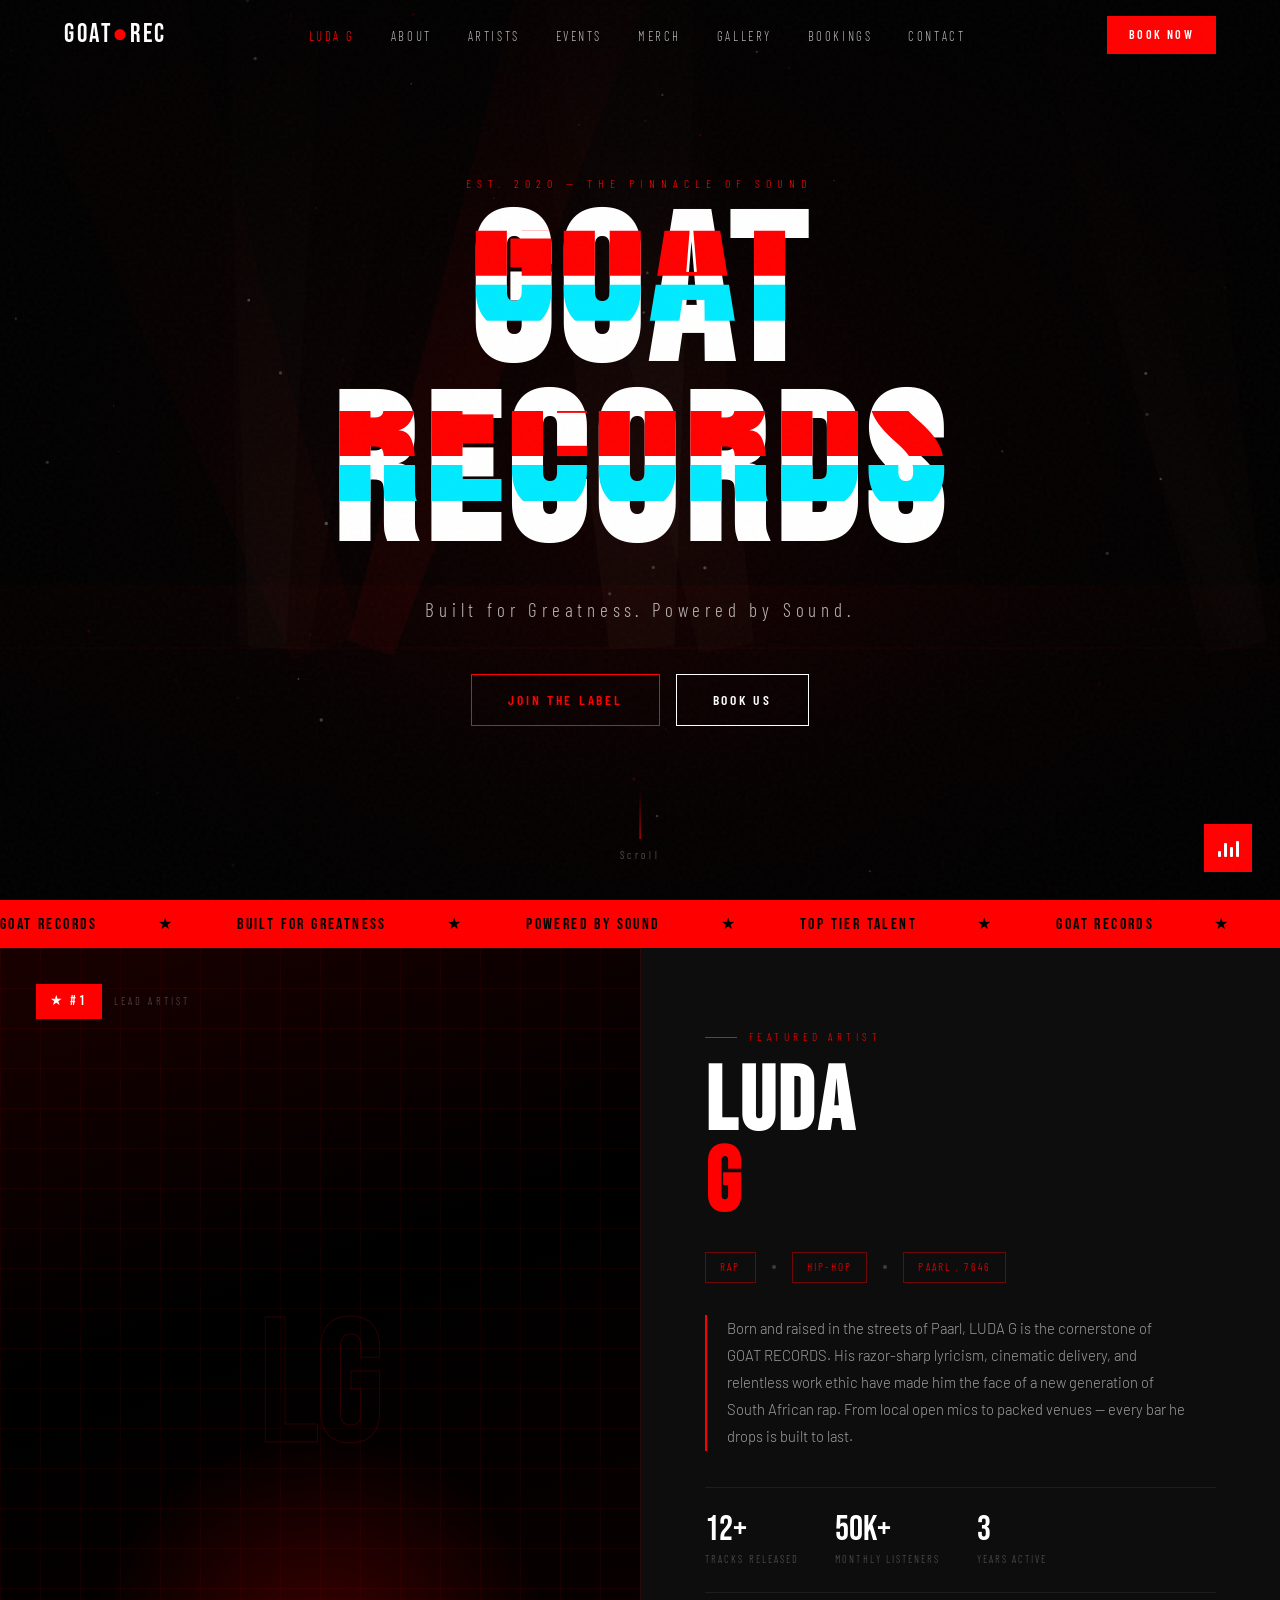
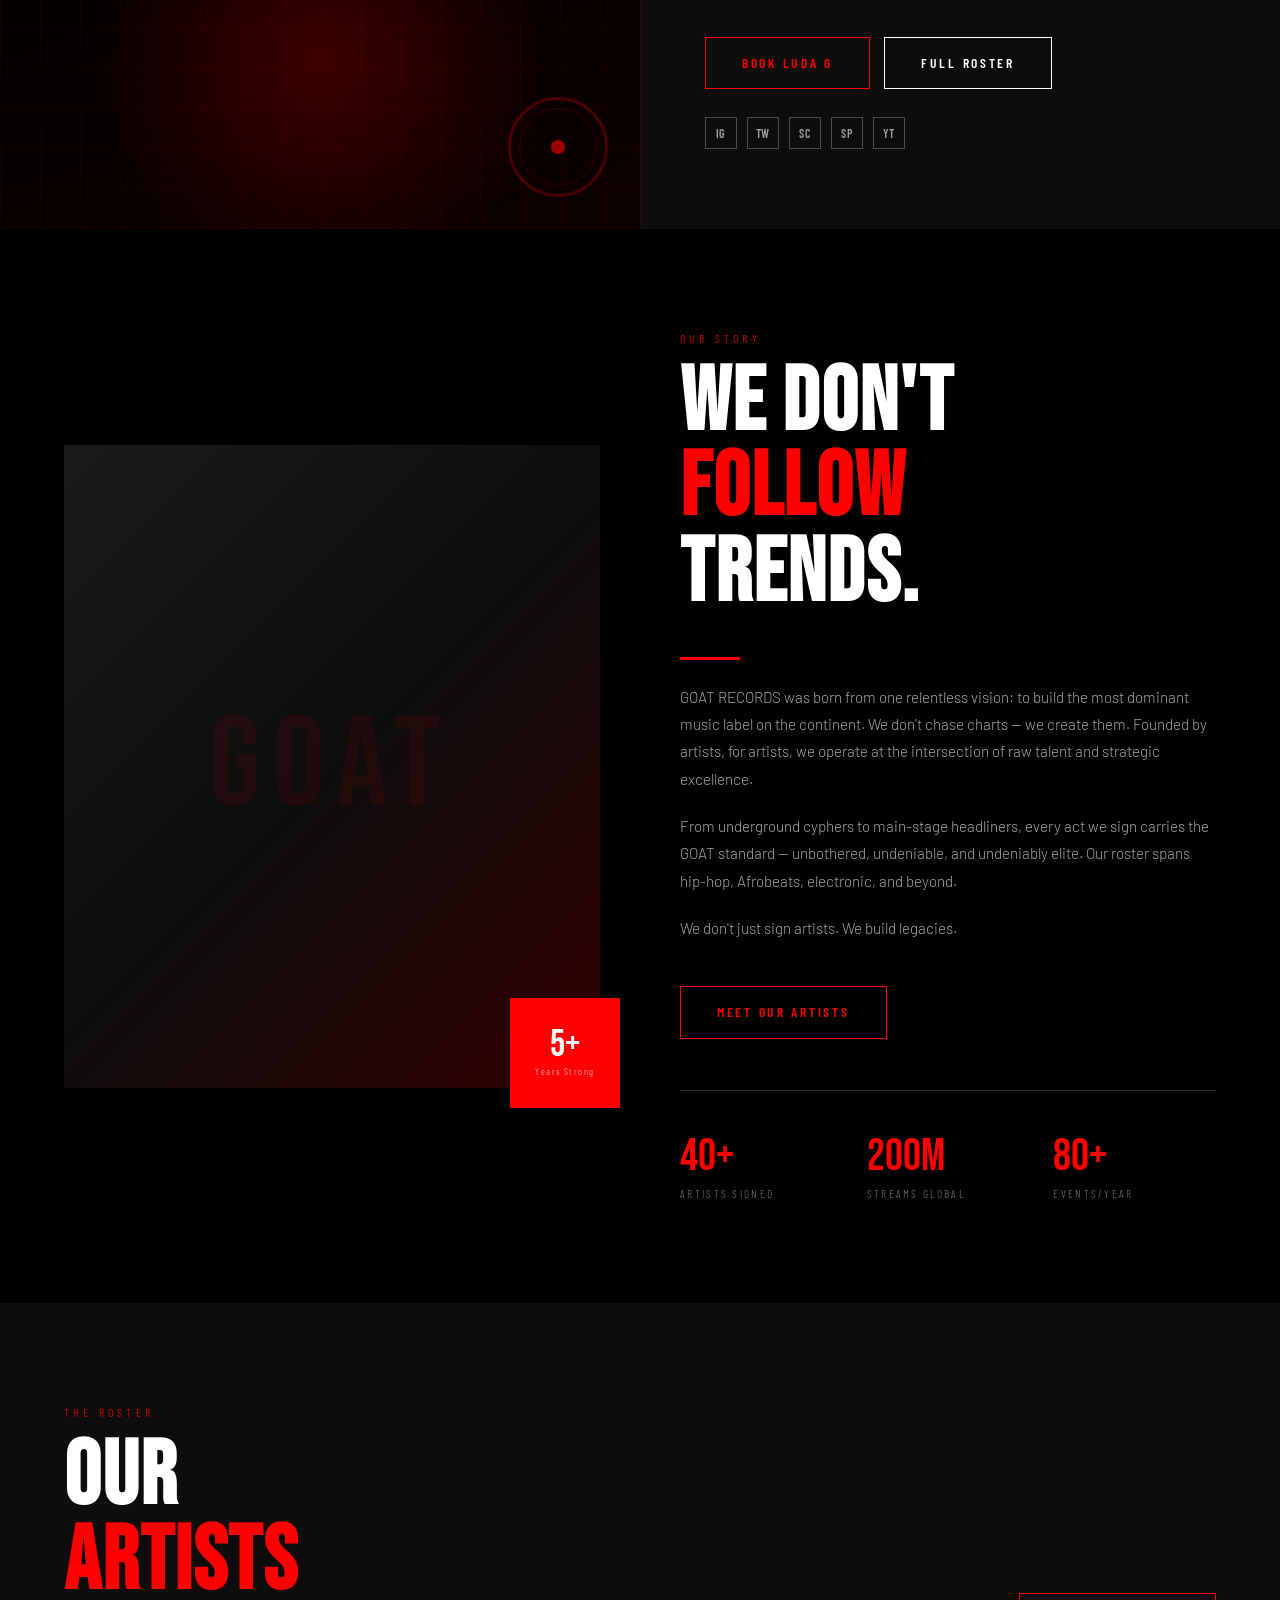
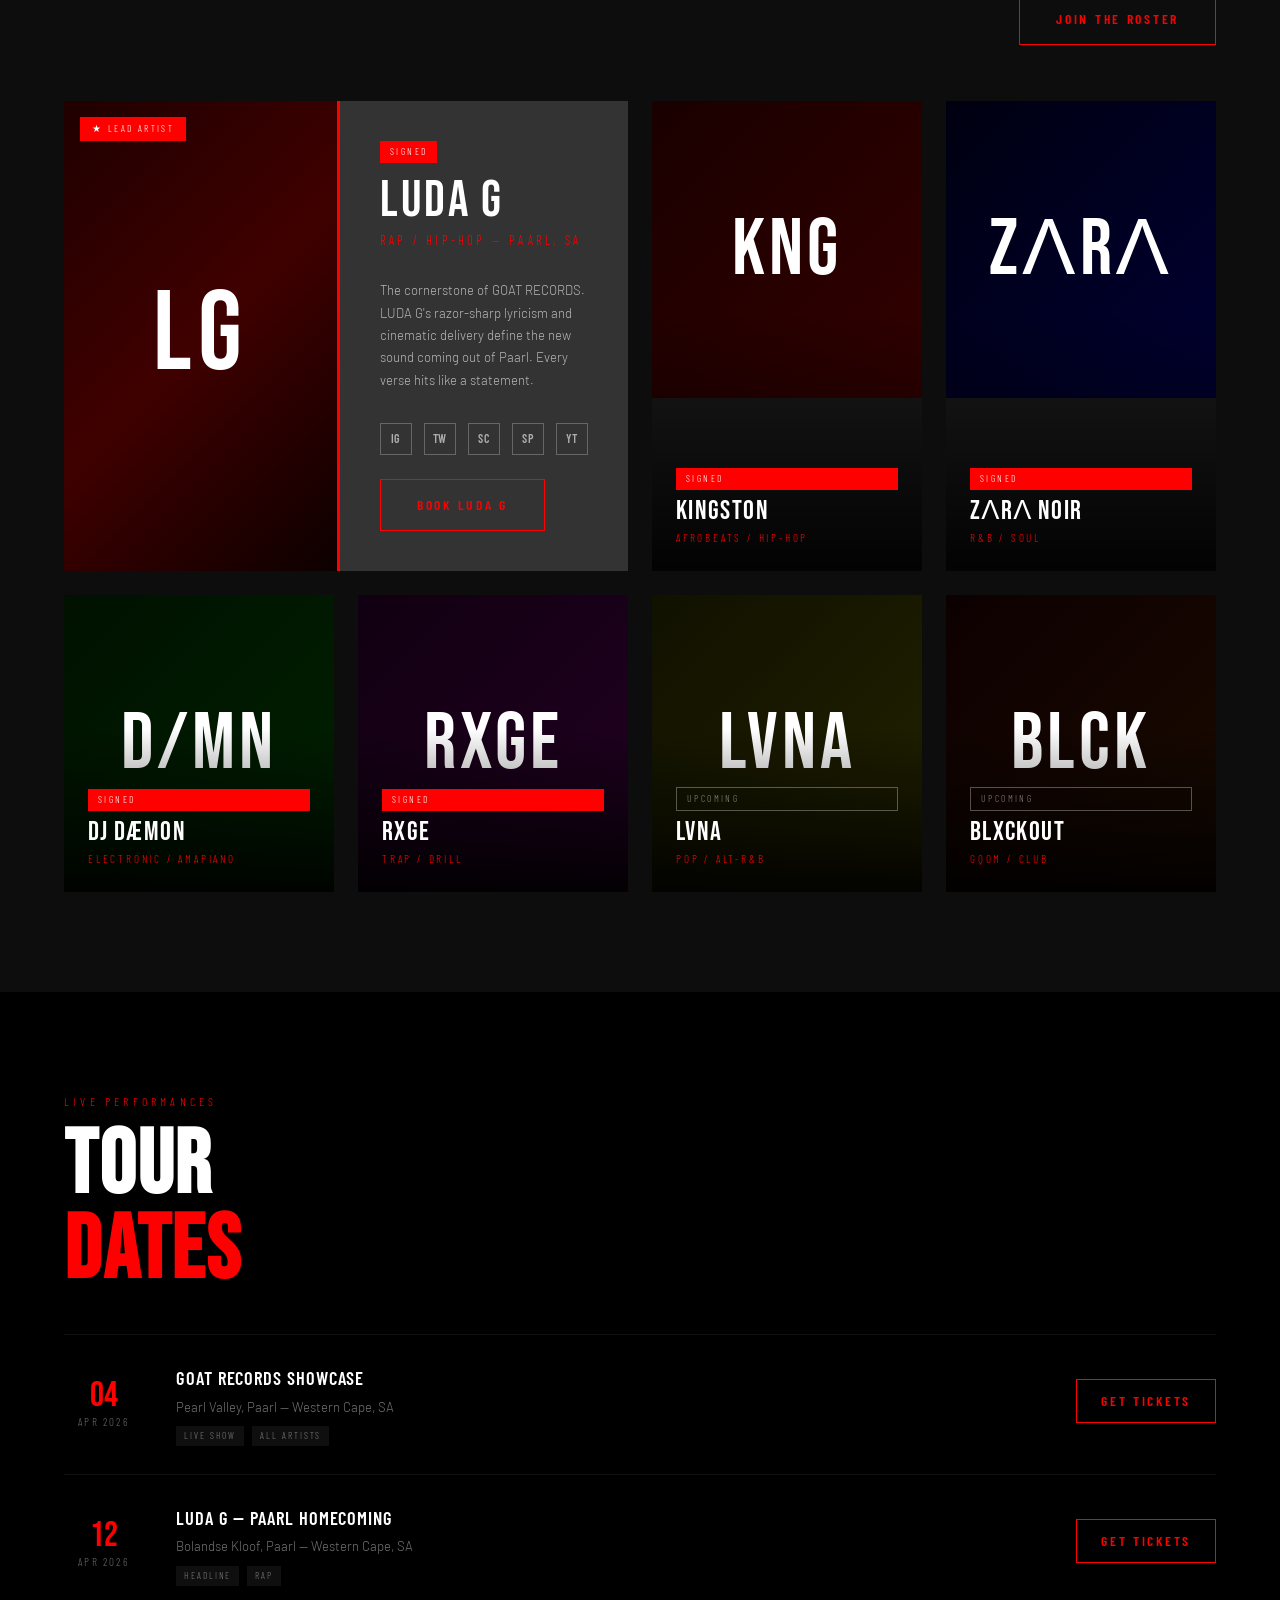
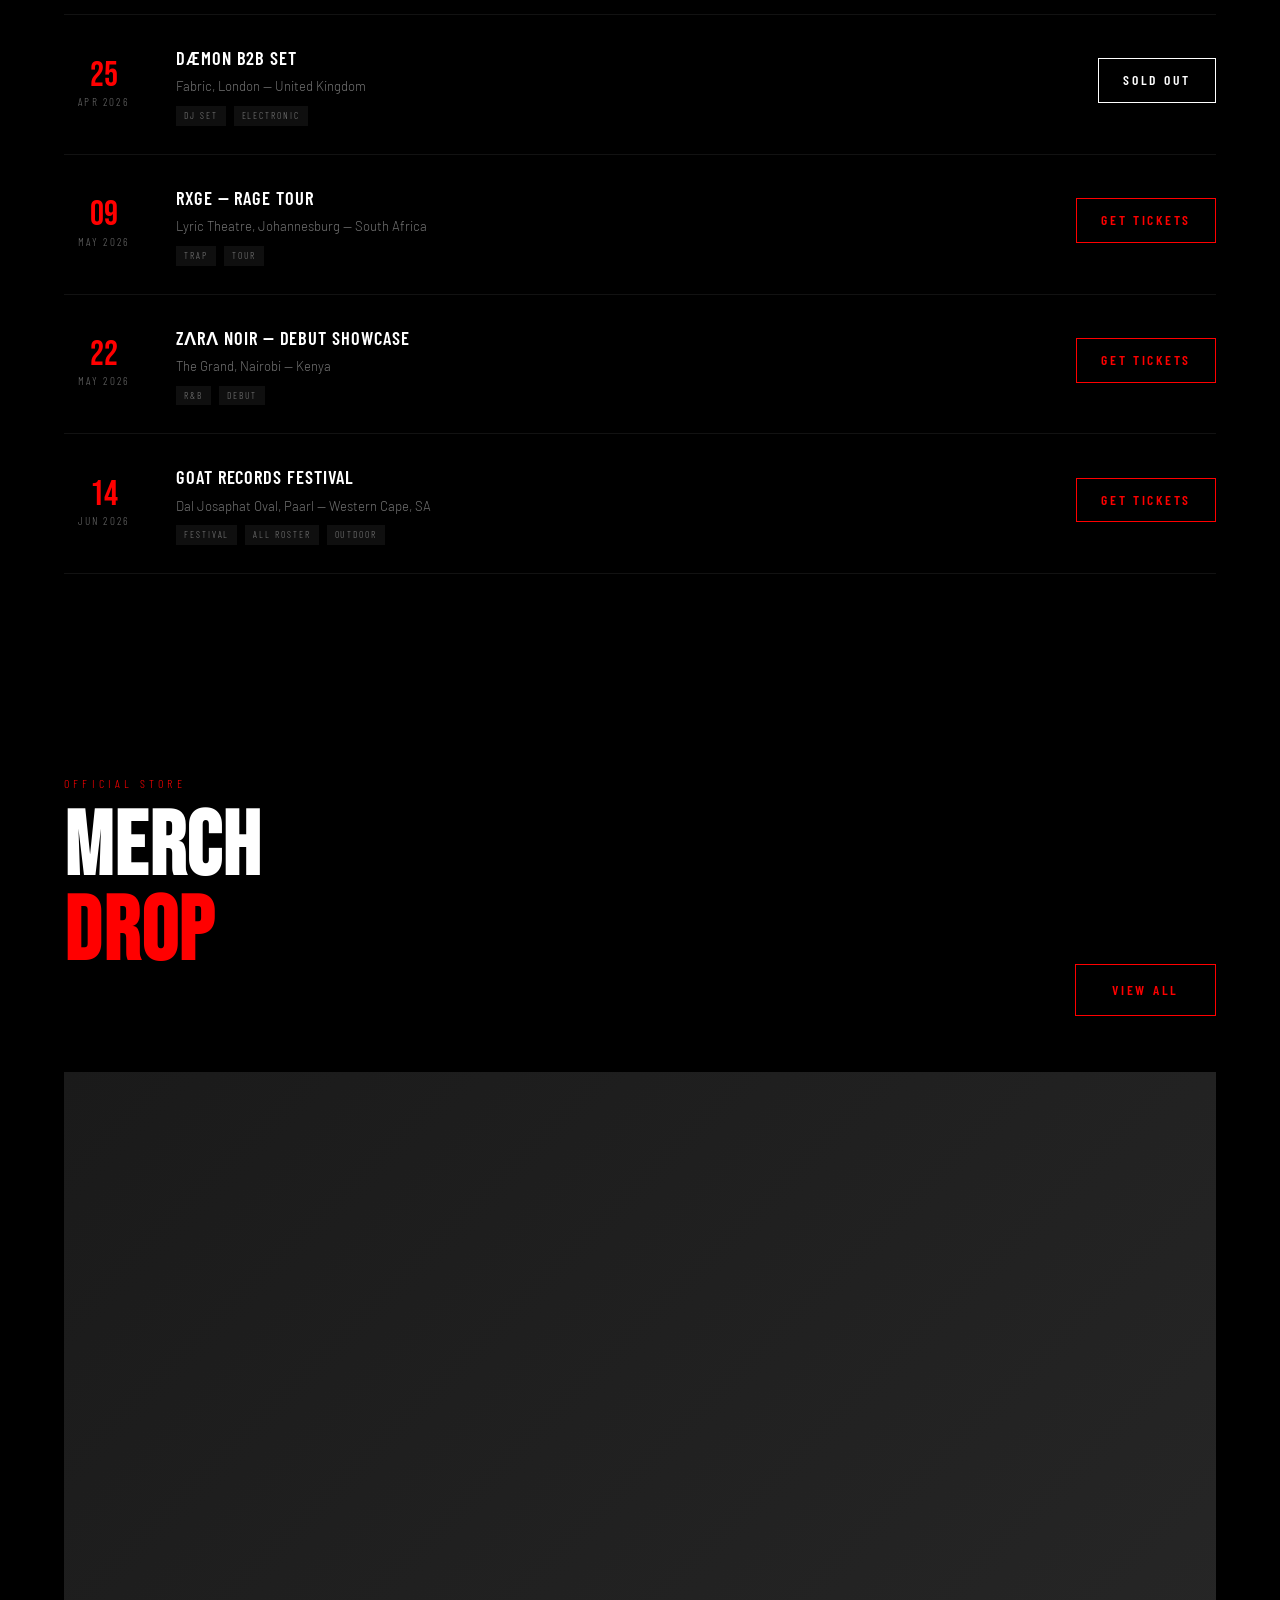
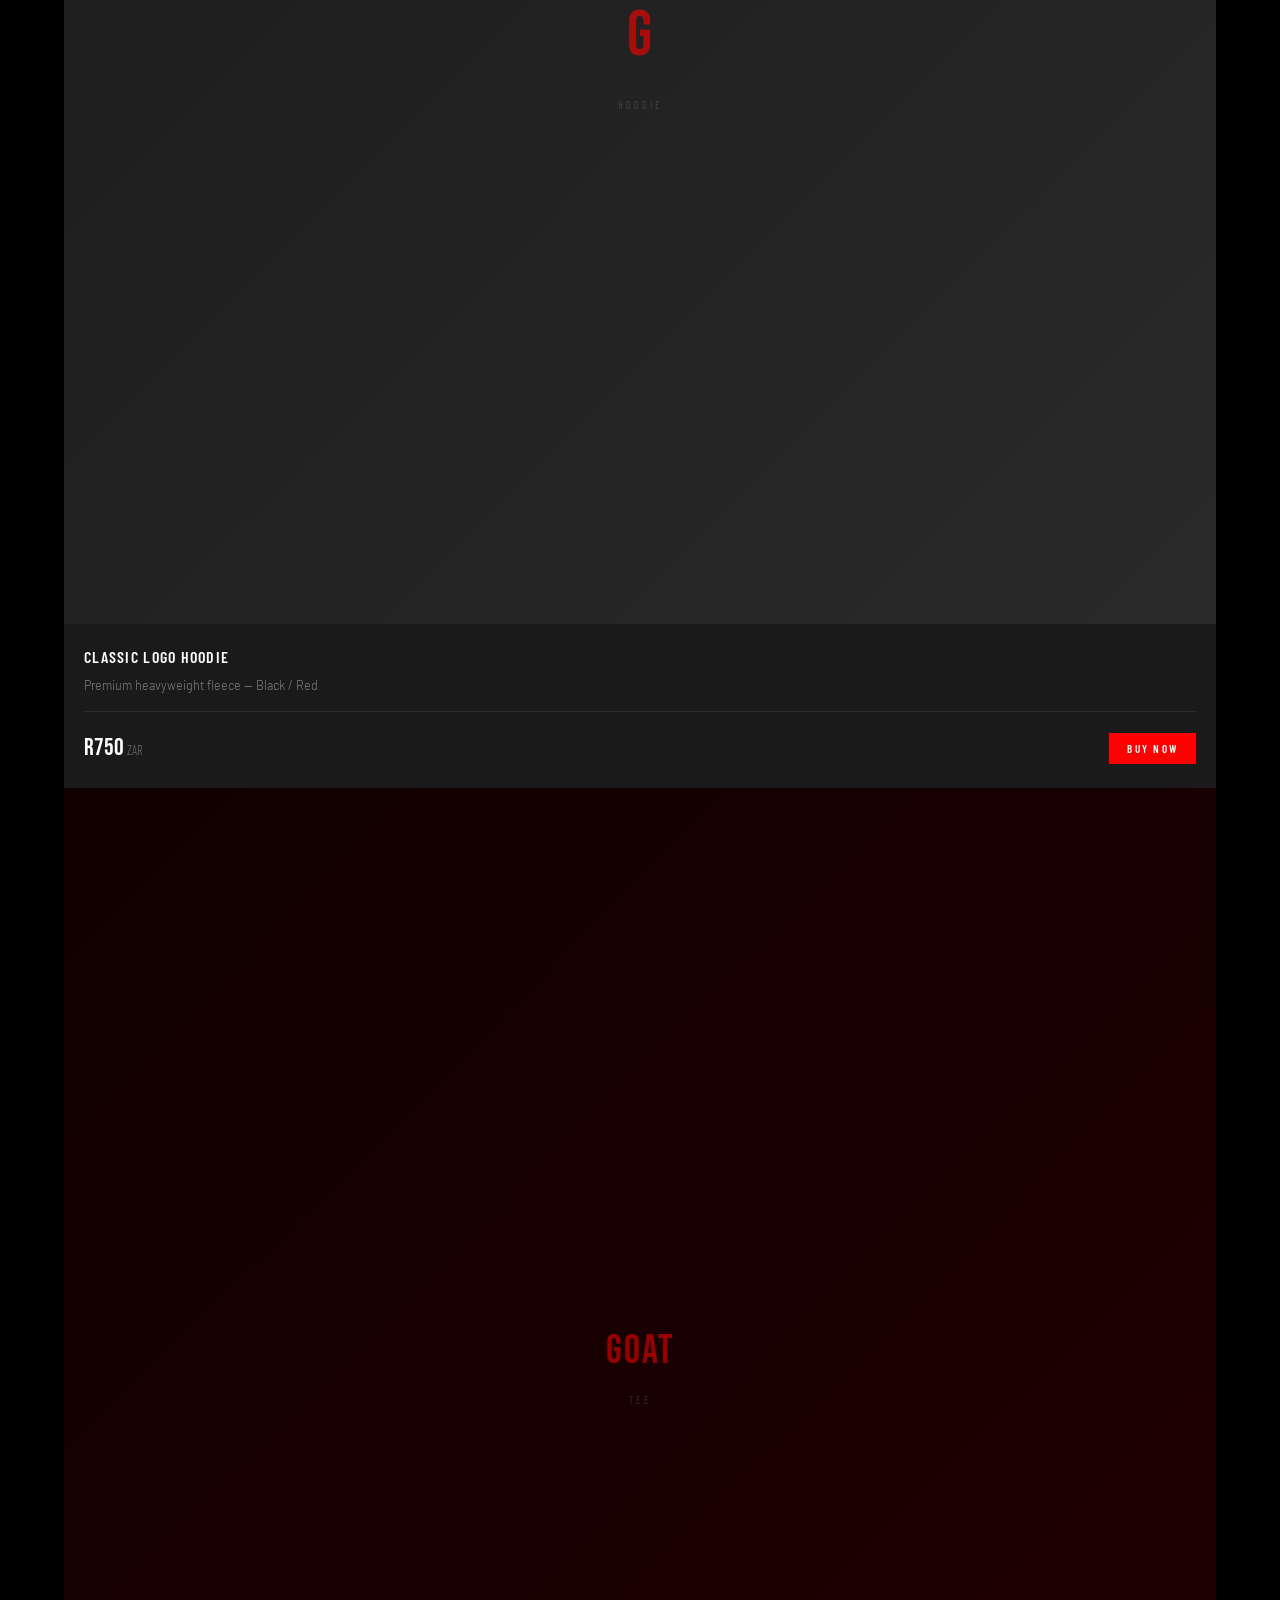
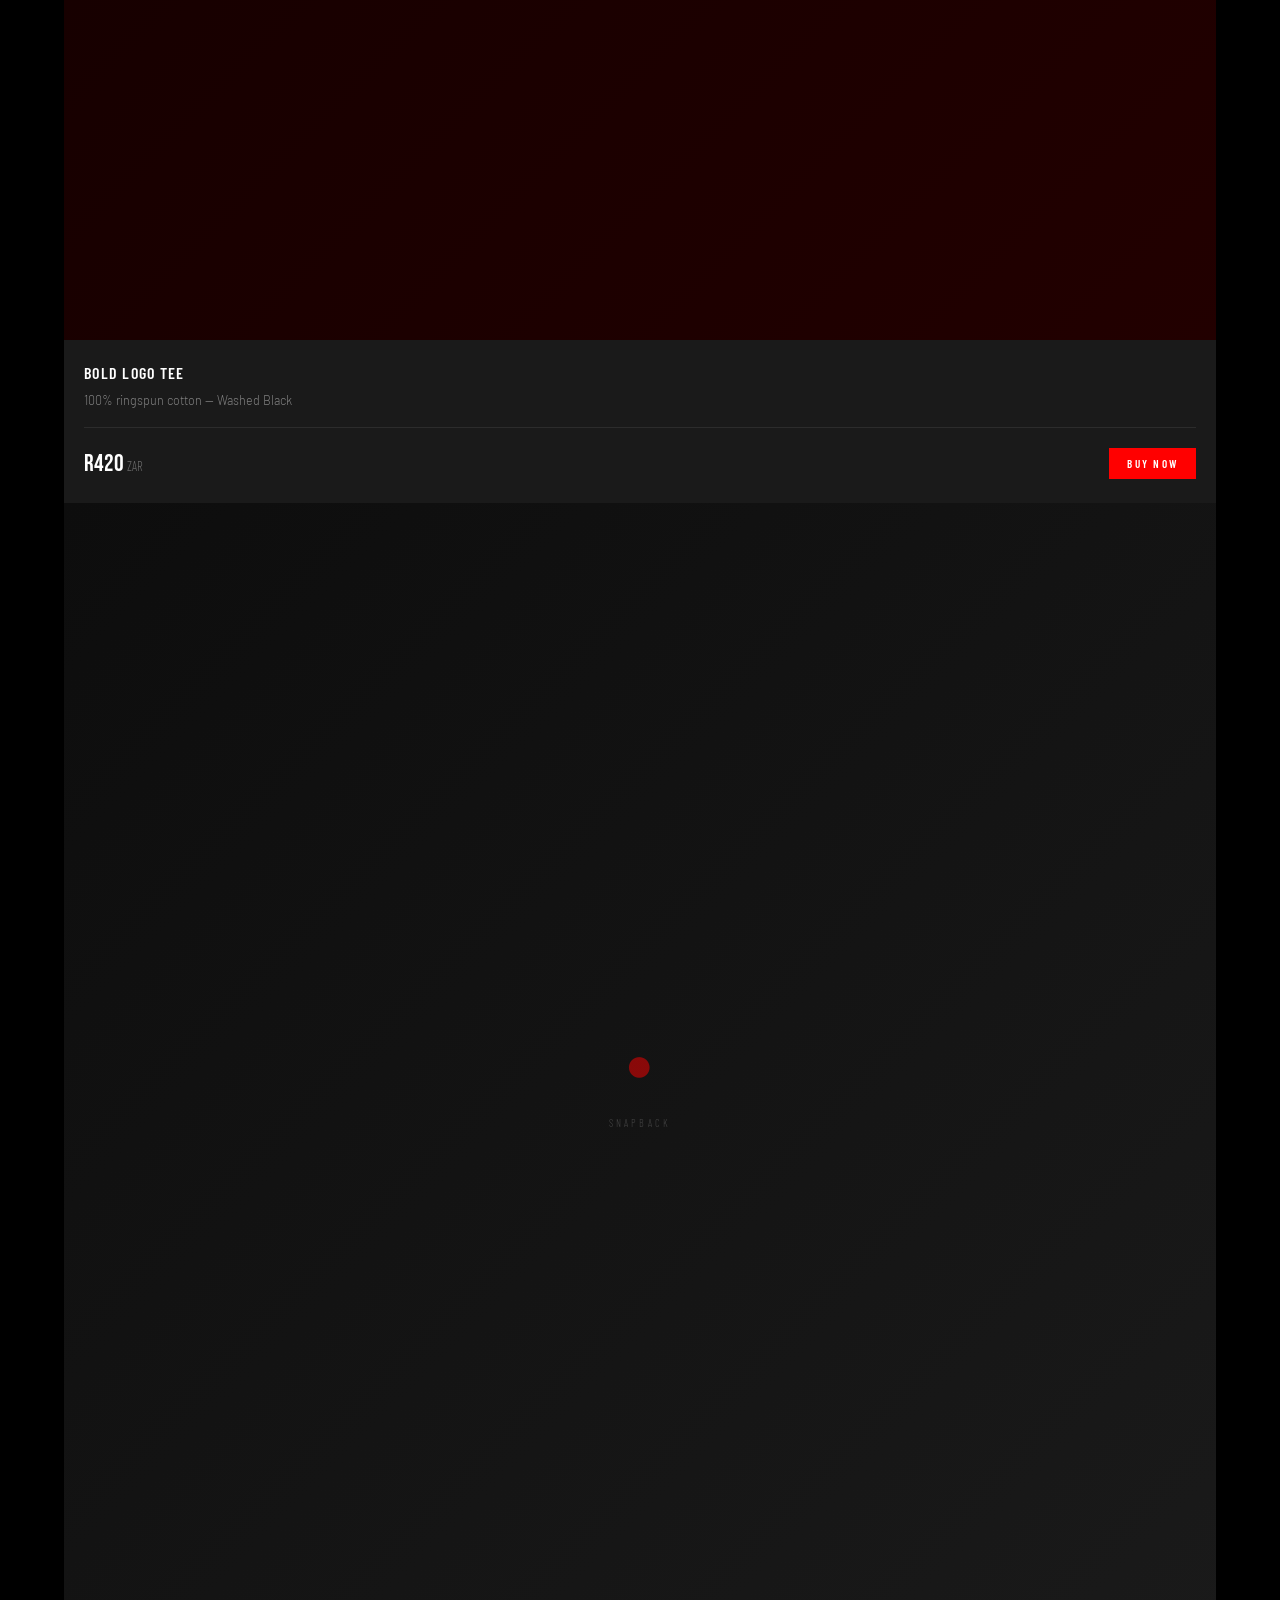
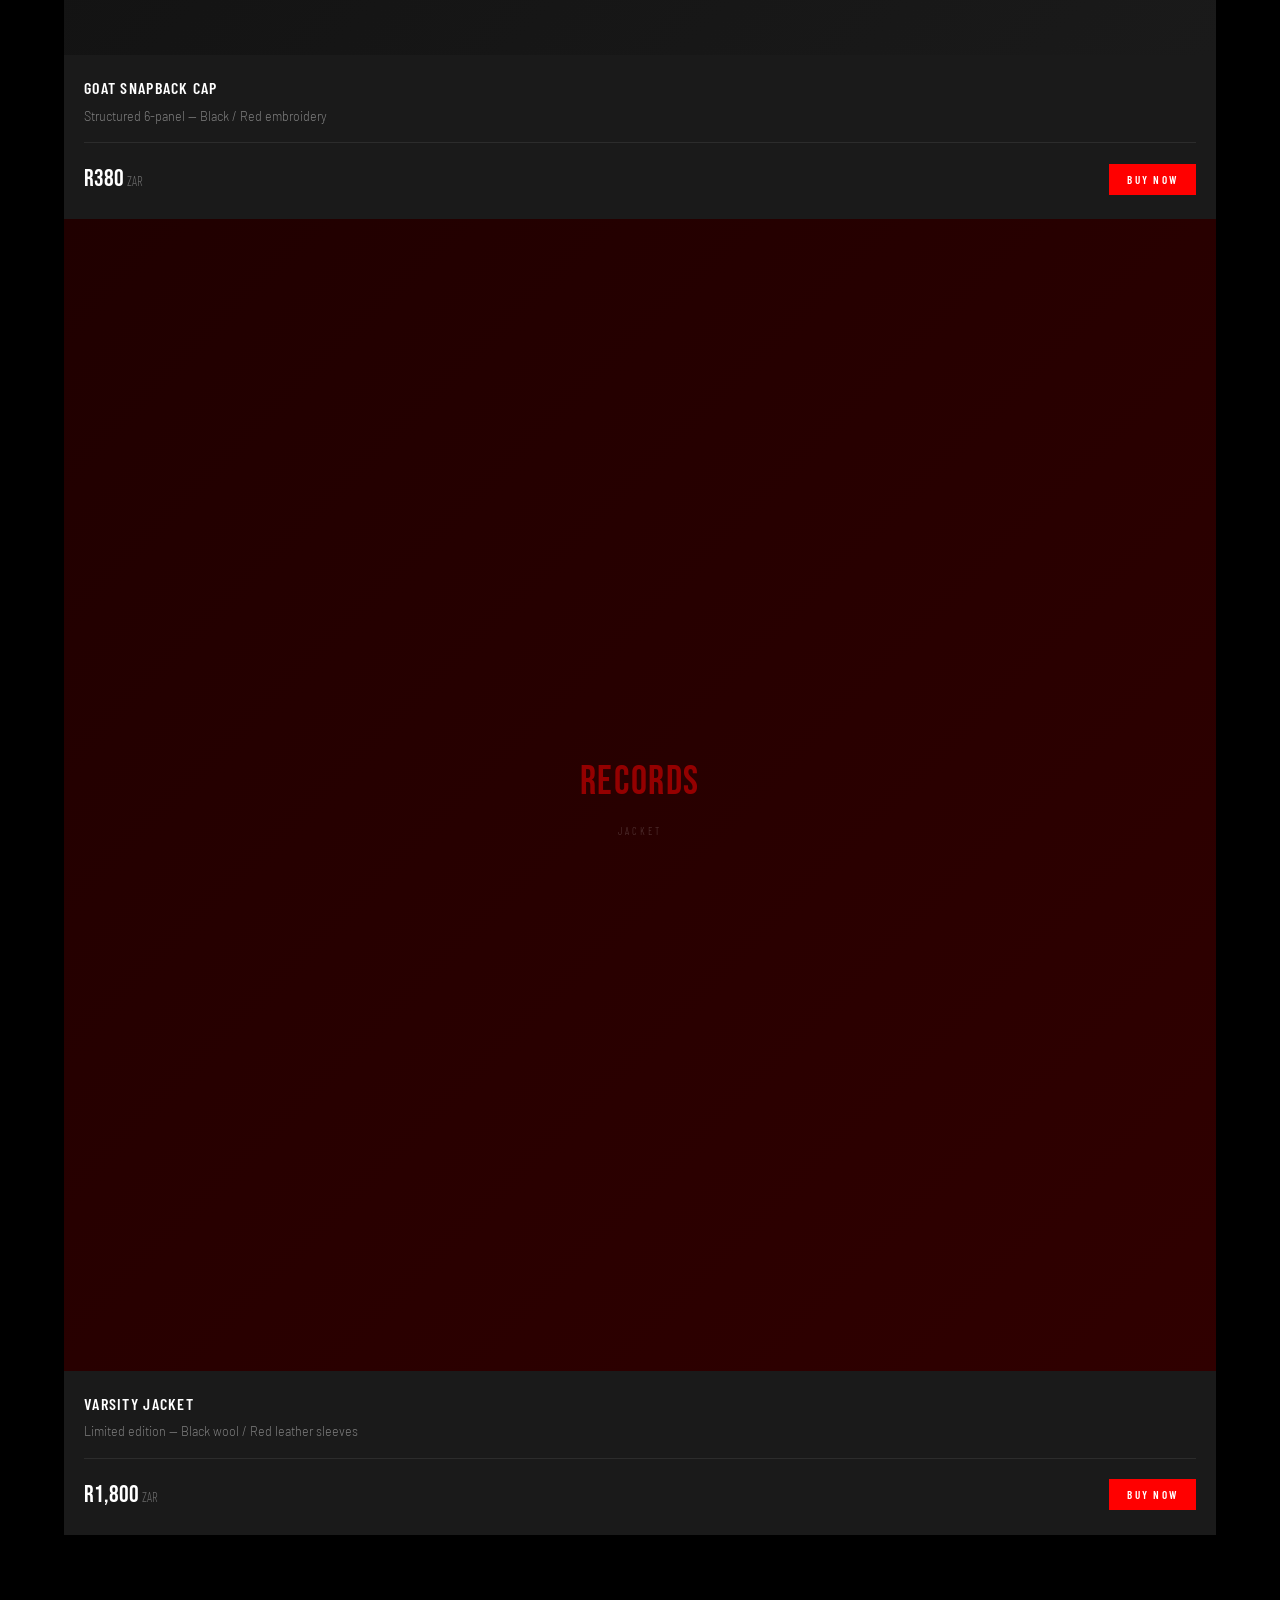
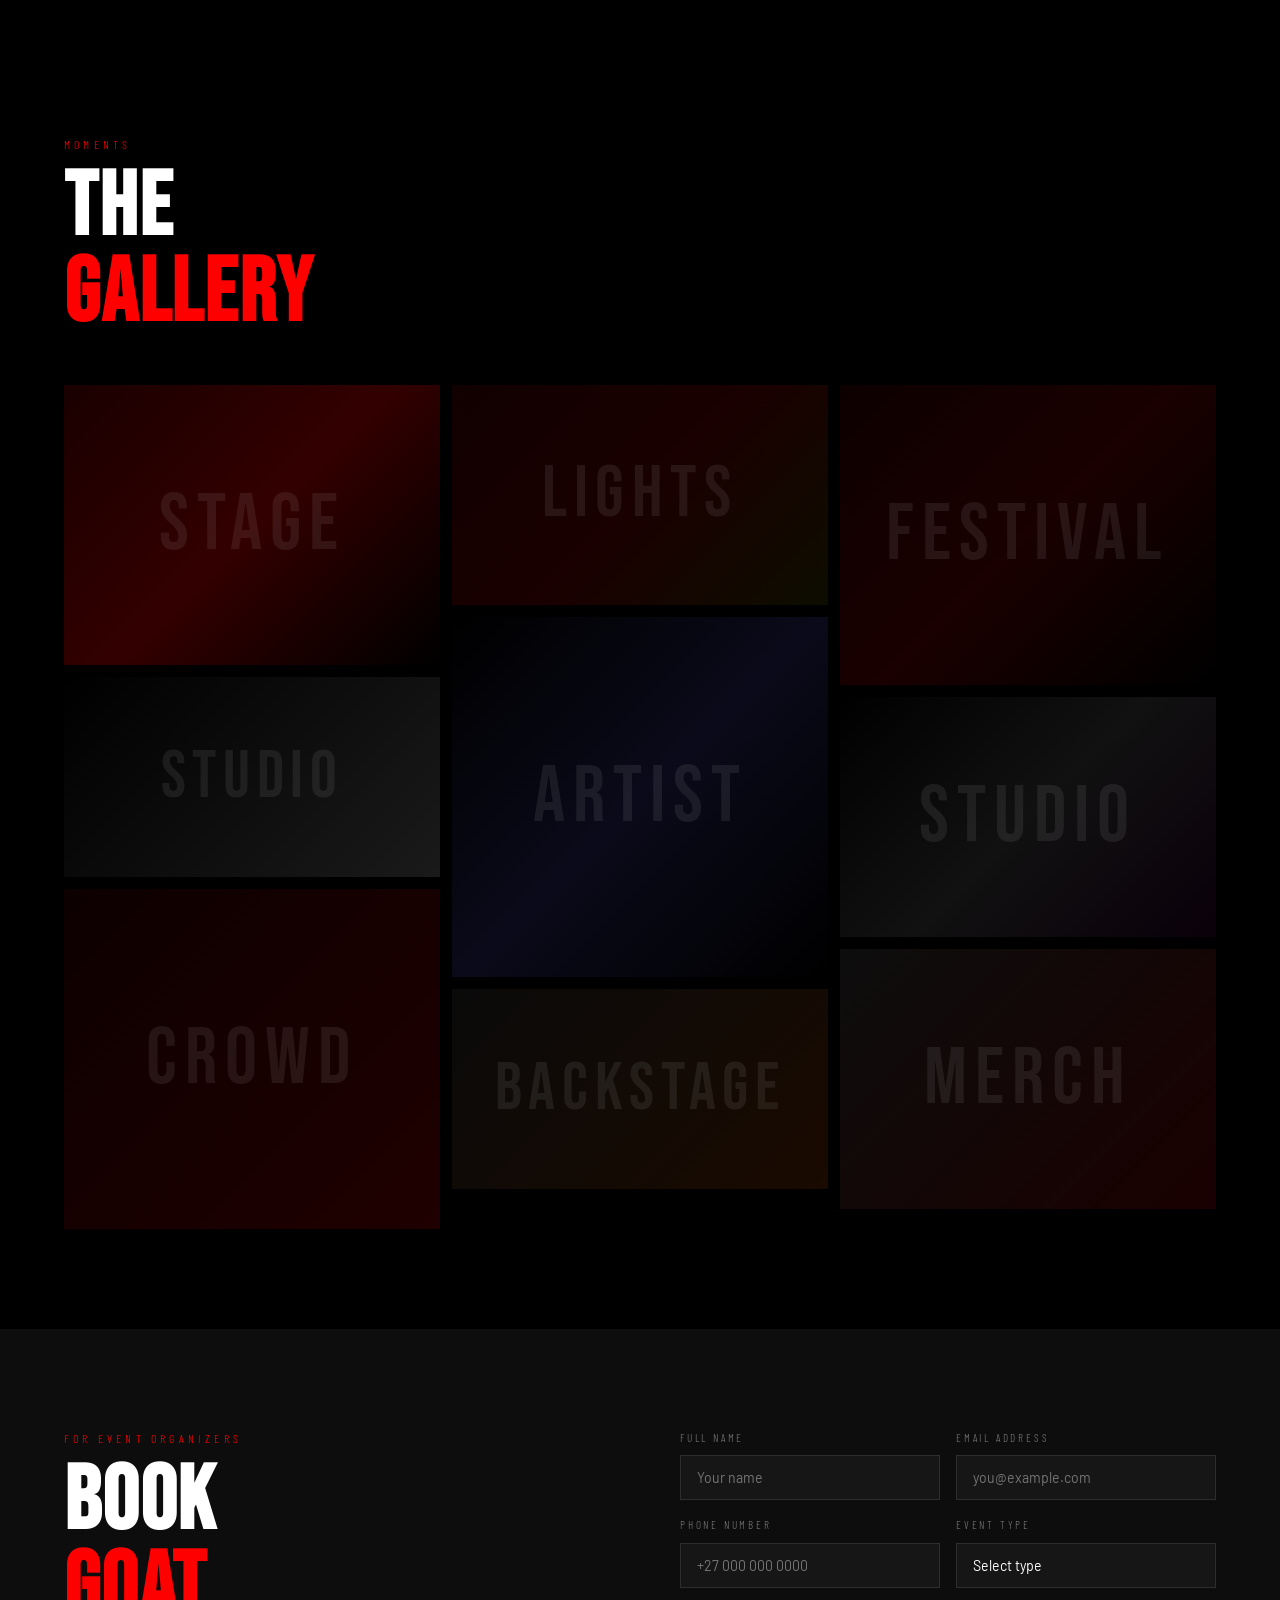
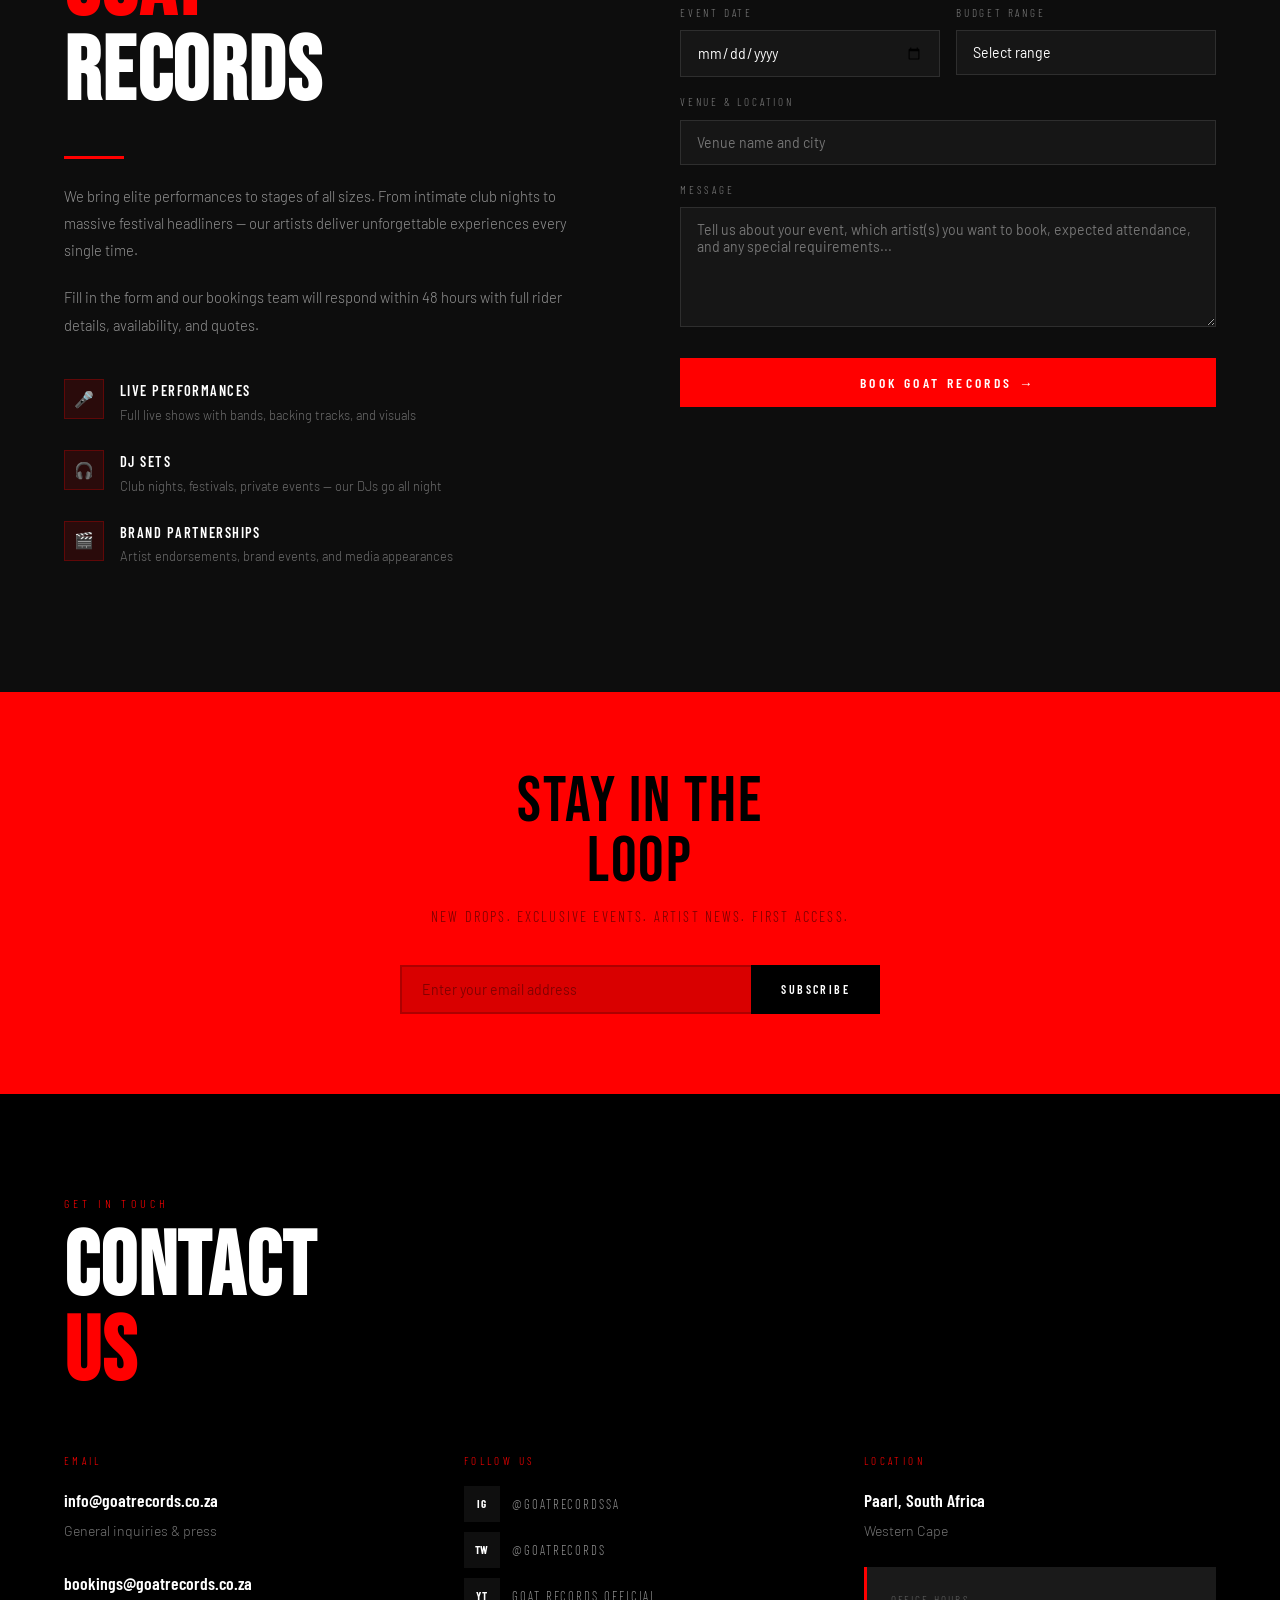
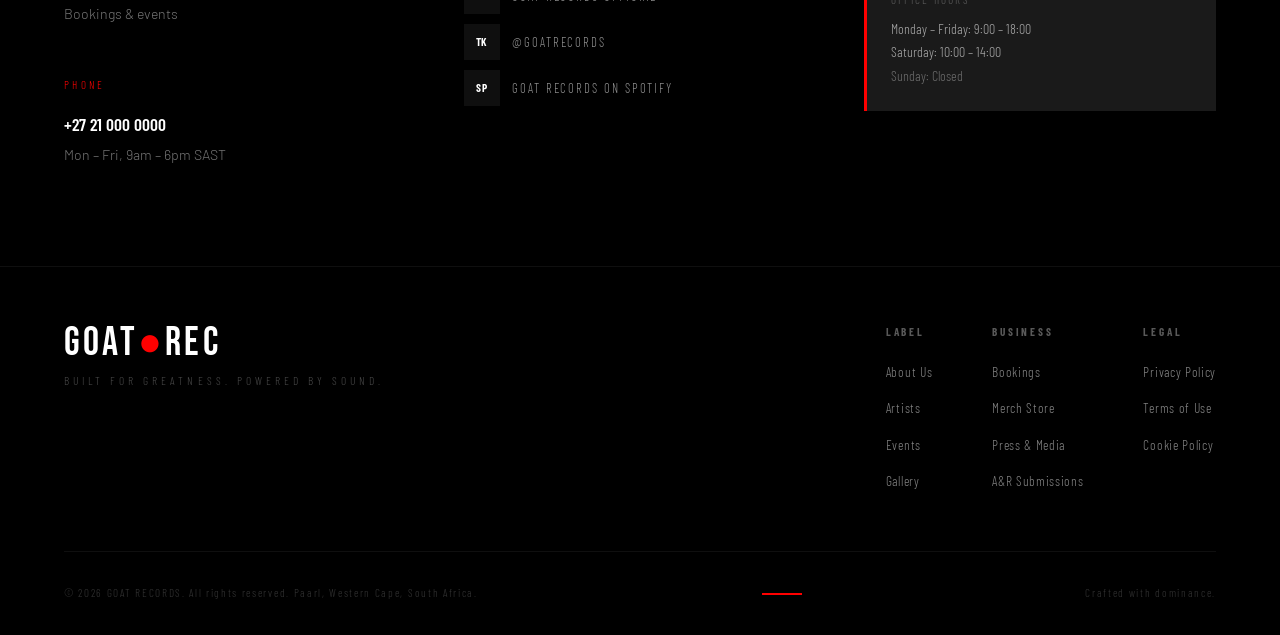
==== index.html @ c336b2b3 "break into folders" ====
<!DOCTYPE html>
<html lang="en">
<head>
  <meta charset="UTF-8" />
  <meta name="viewport" content="width=device-width, initial-scale=1.0" />
  <title>GOAT RECORDS — Built for Greatness. Powered by Sound.</title>
  <meta name="description" content="GOAT RECORDS — Premium record label discovering and building top-tier talent. Bookings, artists, events, and merch." />
  <link rel="preconnect" href="https://fonts.googleapis.com" />
  <link rel="preconnect" href="https://fonts.gstatic.com" crossorigin />
  <link href="https://fonts.googleapis.com/css2?family=Bebas+Neue&family=Barlow+Condensed:wght@300;400;600;700&family=Barlow:wght@300;400;500&display=swap" rel="stylesheet" />
  
  <!-- CSS Stylesheets -->
  <link rel="stylesheet" href="css/variables.css" />
  <link rel="stylesheet" href="css/main.css" />
  <link rel="stylesheet" href="css/components/navigation.css" />
  <link rel="stylesheet" href="css/components/hero.css" />
  <link rel="stylesheet" href="css/components/cards.css" />
  <link rel="stylesheet" href="css/components/forms.css" />
  <link rel="stylesheet" href="css/sections/featured-artist.css" />
  <link rel="stylesheet" href="css/sections/about.css" />
  <link rel="stylesheet" href="css/sections/artists.css" />
  <link rel="stylesheet" href="css/sections/events.css" />
  <link rel="stylesheet" href="css/sections/gallery.css" />
  <link rel="stylesheet" href="css/sections/bookings.css" />
  <link rel="stylesheet" href="css/sections/newsletter.css" />
  <link rel="stylesheet" href="css/sections/contact.css" />
  <link rel="stylesheet" href="css/sections/footer.css" />
  <link rel="stylesheet" href="css/sections/music-player.css" />
  <link rel="stylesheet" href="css/responsive.css" />
</head>
<body>

<!-- ─── NAVIGATION ─── -->
<nav id="nav">
  <a href="#hero" class="nav-logo">GOAT<span>●</span>REC</a>
  <ul class="nav-links">
    <li><a href="#featured-artist" style="color:var(--red)">LUDA G</a></li>
    <li><a href="#about">About</a></li>
    <li><a href="#artists">Artists</a></li>
    <li><a href="#events">Events</a></li>
    <li><a href="#merch">Merch</a></li>
    <li><a href="#gallery">Gallery</a></li>
    <li><a href="#bookings">Bookings</a></li>
    <li><a href="#contact">Contact</a></li>
  </ul>
  <a href="#bookings" class="nav-cta">Book Now</a>
  <div class="hamburger" id="hamburger">
    <span></span><span></span><span></span>
  </div>
</nav>

<!-- ─── MOBILE MENU ─── -->
<div class="mobile-menu" id="mobile-menu">
  <a href="#featured-artist" style="color:var(--red)" onclick="closeMobile()">LUDA G</a>
  <a href="#about" onclick="closeMobile()">About</a>
  <a href="#artists" onclick="closeMobile()">Artists</a>
  <a href="#events" onclick="closeMobile()">Events</a>
  <a href="#merch" onclick="closeMobile()">Merch</a>
  <a href="#gallery" onclick="closeMobile()">Gallery</a>
  <a href="#bookings" onclick="closeMobile()">Bookings</a>
  <a href="#contact" onclick="closeMobile()">Contact</a>
</div>

<!-- ─── HERO ─── -->
<section id="hero">
  <canvas id="hero-canvas"></canvas>
  <div class="hero-overlay"></div>
  <div class="hero-content">
    <div class="hero-pre">Est. 2020 — The Pinnacle of Sound</div>
    <h1 class="hero-title">
      <span class="glitch" data-text="GOAT">GOAT</span><br/>
      <span class="glitch" data-text="RECORDS">RECORDS</span>
    </h1>
    <p class="hero-sub">Built for Greatness. Powered by Sound.</p>
    <div class="hero-ctas">
      <a href="#bookings" class="btn btn-red"><span>Join the Label</span></a>
      <a href="#bookings" class="btn btn-white"><span>Book Us</span></a>
    </div>
  </div>
  <div class="hero-scroll">
    <div class="hero-scroll-line"></div>
    <div class="hero-scroll-text">Scroll</div>
  </div>
</section>

<!-- ─── TICKER ─── -->
<div class="ticker-wrap" aria-hidden="true">
  <div class="ticker-inner">
    <span>GOAT RECORDS</span><span>★</span>
    <span>BUILT FOR GREATNESS</span><span>★</span>
    <span>POWERED BY SOUND</span><span>★</span>
    <span>TOP TIER TALENT</span><span>★</span>
    <span>GOAT RECORDS</span><span>★</span>
    <span>BUILT FOR GREATNESS</span><span>★</span>
    <span>POWERED BY SOUND</span><span>★</span>
    <span>TOP TIER TALENT</span><span>★</span>
  </div>
</div>

<!-- ─── FEATURED ARTIST: LUDA G ─── -->
<section id="featured-artist">
  <div class="featured-inner">
    <!-- Visual side -->
    <div class="featured-visual">
      <div class="featured-visual-bg"></div>
      <div class="featured-visual-grid"></div>
      <div class="featured-visual-glow"></div>
      <div class="featured-rank">
        <div class="featured-rank-badge">★ #1</div>
        <div class="featured-rank-label">Lead Artist</div>
      </div>
      <div class="featured-monogram">
        <div class="featured-monogram-text">LG</div>
      </div>
      <div class="featured-vinyl"></div>
    </div>
    <!-- Content side -->
    <div class="featured-content fade-in">
      <div class="featured-tag">Featured Artist</div>
      <h2 class="featured-name">
        LUDA
        <span class="highlight">G</span>
      </h2>
      <div class="featured-genre-bar">
        <span class="featured-genre-pill">Rap</span>
        <div class="featured-genre-dot"></div>
        <span class="featured-genre-pill">Hip-Hop</span>
        <div class="featured-genre-dot"></div>
        <span class="featured-genre-pill">Paarl , 7646</span>
      </div>
      <p class="featured-bio">
        Born and raised in the streets of Paarl, LUDA G is the cornerstone of GOAT RECORDS. His razor-sharp lyricism, cinematic delivery, and relentless work ethic have made him the face of a new generation of South African rap. From local open mics to packed venues — every bar he drops is built to last.
      </p>
      <div class="featured-stats">
        <div>
          <div class="featured-stat-num">12+</div>
          <div class="featured-stat-label">Tracks Released</div>
        </div>
        <div>
          <div class="featured-stat-num">50K+</div>
          <div class="featured-stat-label">Monthly Listeners</div>
        </div>
        <div>
          <div class="featured-stat-num">3</div>
          <div class="featured-stat-label">Years Active</div>
        </div>
      </div>
      <div class="featured-ctas">
        <a href="#bookings" class="btn btn-red"><span>Book LUDA G</span></a>
        <a href="#artists" class="btn btn-white"><span>Full Roster</span></a>
      </div>
      <div class="featured-socials">
        <a href="#" class="artist-social">IG</a>
        <a href="#" class="artist-social">TW</a>
        <a href="#" class="artist-social">SC</a>
        <a href="#" class="artist-social">SP</a>
        <a href="#" class="artist-social">YT</a>
      </div>
    </div>
  </div>
</section>

<!-- ─── ABOUT ─── -->
<section class="section" id="about">
  <div class="about-visual fade-in">
    <div class="about-img-frame">
      <div class="about-img-inner">GOAT</div>
    </div>
    <div class="about-badge">
      <div class="about-badge-num">5+</div>
      <div class="about-badge-text">Years Strong</div>
    </div>
  </div>
  <div class="about-text fade-in">
    <div class="section-label">Our Story</div>
    <h2 class="section-title">We Don't<br/><span class="red">Follow</span><br/>Trends.</h2>
    <div class="divider"></div>
    <p>GOAT RECORDS was born from one relentless vision: to build the most dominant music label on the continent. We don't chase charts — we create them. Founded by artists, for artists, we operate at the intersection of raw talent and strategic excellence.</p>
    <p>From underground cyphers to main-stage headliners, every act we sign carries the GOAT standard — unbothered, undeniable, and undeniably elite. Our roster spans hip-hop, Afrobeats, electronic, and beyond.</p>
    <p>We don't just sign artists. We build legacies.</p>
    <a href="#artists" class="btn btn-red" style="margin-top:24px"><span>Meet Our Artists</span></a>
    <div class="about-stats">
      <div>
        <div class="stat-num">40+</div>
        <div class="stat-label">Artists Signed</div>
      </div>
      <div>
        <div class="stat-num">200M</div>
        <div class="stat-label">Streams Global</div>
      </div>
      <div>
        <div class="stat-num">80+</div>
        <div class="stat-label">Events/Year</div>
      </div>
    </div>
  </div>
</section>

<!-- ─── ARTISTS ─── -->
<section class="section" id="artists">
  <div class="artists-header fade-in">
    <div>
      <div class="section-label">The Roster</div>
      <h2 class="section-title">Our<br/><span class="red">Artists</span></h2>
    </div>
    <a href="#bookings" class="btn btn-red"><span>Join the Roster</span></a>
  </div>
  <div class="artists-grid">
    <!-- LUDA G — FEATURED LEAD ARTIST -->
    <div class="artist-card luda-wide fade-in" style="grid-column: span 2; display:grid; grid-template-columns:1fr 1fr; min-height:320px;">
      <div class="artist-card-img" style="padding-top:0; min-height:320px;">
        <div class="artist-card-img-inner" style="position:relative; height:100%;">
          <div class="artist-avatar" style="height:100%; background: linear-gradient(135deg,#200000,#400000,#0d0000); font-size:7rem; position:relative;">
            LG
            <div style="position:absolute;top:16px;left:16px;background:var(--red);font-family:var(--font-cond);font-size:0.6rem;letter-spacing:0.25em;text-transform:uppercase;padding:4px 12px;color:#fff;">★ Lead Artist</div>
          </div>
        </div>
      </div>
      <div style="position:relative; background:var(--gray); display:flex; flex-direction:column; justify-content:center; padding:40px; border-left:3px solid var(--red);">
        <span class="status-badge status-signed" style="align-self:flex-start;">Signed</span>
        <div class="artist-name" style="font-size:3.2rem; margin-top:4px;">LUDA G</div>
        <div class="artist-genre" style="font-size:0.8rem; margin-bottom:16px;">Rap / Hip-Hop — Paarl, SA</div>
        <p class="artist-bio" style="max-width:400px; opacity:1; color:rgba(255,255,255,0.65);">The cornerstone of GOAT RECORDS. LUDA G's razor-sharp lyricism and cinematic delivery define the new sound coming out of Paarl. Every verse hits like a statement.</p>
        <div class="artist-socials" style="justify-content:flex-start; margin-top:16px;">
          <a href="#" class="artist-social">IG</a>
          <a href="#" class="artist-social">TW</a>
          <a href="#" class="artist-social">SC</a>
          <a href="#" class="artist-social">SP</a>
          <a href="#" class="artist-social">YT</a>
        </div>
        <a href="#bookings" class="btn btn-red" style="align-self:flex-start; margin-top:24px;"><span>Book LUDA G</span></a>
      </div>
    </div>
    <div class="artist-card fade-in">
      <div class="artist-card-img">
        <div class="artist-card-img-inner">
          <div class="artist-avatar" style="background: linear-gradient(135deg,#1a0000,#330000);">KNG</div>
        </div>
      </div>
      <div class="artist-overlay">
        <span class="status-badge status-signed">Signed</span>
        <div class="artist-name">KINGSTON</div>
        <div class="artist-genre">Afrobeats / Hip-Hop</div>
      </div>
      <div class="artist-overlay-detail">
        <span class="status-badge status-signed">Signed</span>
        <div class="artist-name" style="font-size:1.4rem;">KINGSTON</div>
        <div class="artist-genre">Afrobeats / Hip-Hop</div>
        <p class="artist-bio">Multi-platinum selling artist with a signature Afro-fusion sound. 3 albums, 40M+ streams and counting.</p>
        <div class="artist-socials">
          <a href="#" class="artist-social">IG</a>
          <a href="#" class="artist-social">TW</a>
          <a href="#" class="artist-social">SC</a>
        </div>
      </div>
    </div>

    <div class="artist-card fade-in">
      <div class="artist-card-img">
        <div class="artist-card-img-inner">
          <div class="artist-avatar" style="background: linear-gradient(135deg,#000011,#000033);">ZΛRΛ</div>
        </div>
      </div>
      <div class="artist-overlay">
        <span class="status-badge status-signed">Signed</span>
        <div class="artist-name">ZΛRΛ NOIR</div>
        <div class="artist-genre">R&B / Soul</div>
      </div>
      <div class="artist-overlay-detail">
        <span class="status-badge status-signed">Signed</span>
        <div class="artist-name" style="font-size:1.4rem;">ZΛRΛ NOIR</div>
        <div class="artist-genre">R&B / Soul</div>
        <p class="artist-bio">Boundary-breaking vocalist blending cinematic R&B with raw emotional depth. Her debut single went top 5 in 12 countries.</p>
        <div class="artist-socials">
          <a href="#" class="artist-social">IG</a>
          <a href="#" class="artist-social">TW</a>
          <a href="#" class="artist-social">YT</a>
        </div>
      </div>
    </div>

    <div class="artist-card fade-in">
      <div class="artist-card-img">
        <div class="artist-card-img-inner">
          <div class="artist-avatar" style="background: linear-gradient(135deg,#001100,#002200);">D/MN</div>
        </div>
      </div>
      <div class="artist-overlay">
        <span class="status-badge status-signed">Signed</span>
        <div class="artist-name">DJ DÆMON</div>
        <div class="artist-genre">Electronic / Amapiano</div>
      </div>
      <div class="artist-overlay-detail">
        <span class="status-badge status-signed">Signed</span>
        <div class="artist-name" style="font-size:1.4rem;">DJ DÆMON</div>
        <div class="artist-genre">Electronic / Amapiano</div>
        <p class="artist-bio">The architect of the new Amapiano wave. Sells out venues across Africa and Europe with a legendary DJ set.</p>
        <div class="artist-socials">
          <a href="#" class="artist-social">IG</a>
          <a href="#" class="artist-social">SC</a>
          <a href="#" class="artist-social">SP</a>
        </div>
      </div>
    </div>

    <div class="artist-card fade-in">
      <div class="artist-card-img">
        <div class="artist-card-img-inner">
          <div class="artist-avatar" style="background: linear-gradient(135deg,#110011,#220022);">RXGE</div>
        </div>
      </div>
      <div class="artist-overlay">
        <span class="status-badge status-signed">Signed</span>
        <div class="artist-name">RXGE</div>
        <div class="artist-genre">Trap / Drill</div>
      </div>
      <div class="artist-overlay-detail">
        <span class="status-badge status-signed">Signed</span>
        <div class="artist-name" style="font-size:1.4rem;">RXGE</div>
        <div class="artist-genre">Trap / Drill</div>
        <p class="artist-bio">Raw. Unfiltered. Unstoppable. RXGE brings the hardest bars on the continent backed by cinematic production.</p>
        <div class="artist-socials">
          <a href="#" class="artist-social">IG</a>
          <a href="#" class="artist-social">TW</a>
          <a href="#" class="artist-social">YT</a>
        </div>
      </div>
    </div>

    <div class="artist-card fade-in">
      <div class="artist-card-img">
        <div class="artist-card-img-inner">
          <div class="artist-avatar" style="background: linear-gradient(135deg,#111100,#222200);">LVNA</div>
        </div>
      </div>
      <div class="artist-overlay">
        <span class="status-badge status-upcoming">Upcoming</span>
        <div class="artist-name">LVNA</div>
        <div class="artist-genre">Pop / Alt-R&B</div>
      </div>
      <div class="artist-overlay-detail">
        <span class="status-badge status-upcoming">Upcoming</span>
        <div class="artist-name" style="font-size:1.4rem;">LVNA</div>
        <div class="artist-genre">Pop / Alt-R&B</div>
        <p class="artist-bio">Emerging force with an ethereal voice and genre-defying sound. Debut EP dropping this fall — watch closely.</p>
        <div class="artist-socials">
          <a href="#" class="artist-social">IG</a>
          <a href="#" class="artist-social">TW</a>
        </div>
      </div>
    </div>

    <div class="artist-card fade-in">
      <div class="artist-card-img">
        <div class="artist-card-img-inner">
          <div class="artist-avatar" style="background: linear-gradient(135deg,#0d0000,#1a0a00);">BLCK</div>
        </div>
      </div>
      <div class="artist-overlay">
        <span class="status-badge status-upcoming">Upcoming</span>
        <div class="artist-name">BLXCKOUT</div>
        <div class="artist-genre">Gqom / Club</div>
      </div>
      <div class="artist-overlay-detail">
        <span class="status-badge status-upcoming">Upcoming</span>
        <div class="artist-name" style="font-size:1.4rem;">BLXCKOUT</div>
        <div class="artist-genre">Gqom / Club</div>
        <p class="artist-bio">Pure Durban energy meeting next-level production. The clubs shut down when BLXCKOUT drops a set.</p>
        <div class="artist-socials">
          <a href="#" class="artist-social">IG</a>
          <a href="#" class="artist-social">SC</a>
        </div>
      </div>
    </div>
  </div>
</section>

<!-- ─── EVENTS ─── -->
<section class="section" id="events">
  <div class="fade-in">
    <div class="section-label">Live Performances</div>
    <h2 class="section-title">Tour<br/><span class="red">Dates</span></h2>
  </div>
  <div class="events-grid fade-in">
    <div class="event-row">
      <div class="event-date">
        <div class="event-day">04</div>
        <div class="event-month">Apr 2026</div>
      </div>
      <div class="event-info">
        <div class="event-title">GOAT RECORDS SHOWCASE</div>
        <div class="event-venue">Pearl Valley, Paarl — Western Cape, SA</div>
        <div class="event-tags">
          <span class="event-tag">Live Show</span>
          <span class="event-tag">All Artists</span>
        </div>
      </div>
      <div class="event-action">
        <a href="#bookings" class="btn btn-red" style="padding:10px 24px"><span>Get Tickets</span></a>
      </div>
    </div>

    <div class="event-row">
      <div class="event-date">
        <div class="event-day">12</div>
        <div class="event-month">Apr 2026</div>
      </div>
      <div class="event-info">
        <div class="event-title">LUDA G — PAARL HOMECOMING</div>
        <div class="event-venue">Bolandse Kloof, Paarl — Western Cape, SA</div>
        <div class="event-tags">
          <span class="event-tag">Headline</span>
          <span class="event-tag">Rap</span>
        </div>
      </div>
      <div class="event-action">
        <a href="#bookings" class="btn btn-red" style="padding:10px 24px"><span>Get Tickets</span></a>
      </div>
    </div>

    <div class="event-row">
      <div class="event-date">
        <div class="event-day">25</div>
        <div class="event-month">Apr 2026</div>
      </div>
      <div class="event-info">
        <div class="event-title">DÆMON B2B SET</div>
        <div class="event-venue">Fabric, London — United Kingdom</div>
        <div class="event-tags">
          <span class="event-tag">DJ Set</span>
          <span class="event-tag">Electronic</span>
        </div>
      </div>
      <div class="event-action">
        <a href="#bookings" class="btn btn-white" style="padding:10px 24px"><span>Sold Out</span></a>
      </div>
    </div>

    <div class="event-row">
      <div class="event-date">
        <div class="event-day">09</div>
        <div class="event-month">May 2026</div>
      </div>
      <div class="event-info">
        <div class="event-title">RXGE — RAGE TOUR</div>
        <div class="event-venue">Lyric Theatre, Johannesburg — South Africa</div>
        <div class="event-tags">
          <span class="event-tag">Trap</span>
          <span class="event-tag">Tour</span>
        </div>
      </div>
      <div class="event-action">
        <a href="#bookings" class="btn btn-red" style="padding:10px 24px"><span>Get Tickets</span></a>
      </div>
    </div>

    <div class="event-row">
      <div class="event-date">
        <div class="event-day">22</div>
        <div class="event-month">May 2026</div>
      </div>
      <div class="event-info">
        <div class="event-title">ZΛRΛ NOIR — DEBUT SHOWCASE</div>
        <div class="event-venue">The Grand, Nairobi — Kenya</div>
        <div class="event-tags">
          <span class="event-tag">R&B</span>
          <span class="event-tag">Debut</span>
        </div>
      </div>
      <div class="event-action">
        <a href="#bookings" class="btn btn-red" style="padding:10px 24px"><span>Get Tickets</span></a>
      </div>
    </div>

    <div class="event-row">
      <div class="event-date">
        <div class="event-day">14</div>
        <div class="event-month">Jun 2026</div>
      </div>
      <div class="event-info">
        <div class="event-title">GOAT RECORDS FESTIVAL</div>
        <div class="event-venue">Dal Josaphat Oval, Paarl — Western Cape, SA</div>
        <div class="event-tags">
          <span class="event-tag">Festival</span>
          <span class="event-tag">All Roster</span>
          <span class="event-tag">Outdoor</span>
        </div>
      </div>
      <div class="event-action">
        <a href="#bookings" class="btn btn-red" style="padding:10px 24px"><span>Get Tickets</span></a>
      </div>
    </div>
  </div>
</section>

<!-- ─── MERCH ─── -->
<section class="section" id="merch">
  <div class="fade-in" style="display:flex;justify-content:space-between;align-items:flex-end;margin-bottom:56px;flex-wrap:wrap;gap:20px">
    <div>
      <div class="section-label">Official Store</div>
      <h2 class="section-title">Merch<br/><span class="red">Drop</span></h2>
    </div>
    <a href="#" class="btn btn-red"><span>View All</span></a>
  </div>
  <div class="merch-grid">
    <div class="merch-card fade-in">
      <div class="merch-new">New</div>
      <div class="merch-img">
        <div class="merch-img-inner" style="background:linear-gradient(135deg,#1a1a1a,#2a2a2a);flex-direction:column;gap:8px;">
          <div style="font-family:var(--font-display);font-size:4rem;color:rgba(255,0,0,0.6);">G</div>
          <div style="font-family:var(--font-cond);font-size:0.65rem;letter-spacing:0.3em;color:rgba(255,255,255,0.2);">HOODIE</div>
        </div>
      </div>
      <div class="merch-body">
        <div class="merch-name">Classic Logo Hoodie</div>
        <div class="merch-desc">Premium heavyweight fleece — Black / Red</div>
        <div class="merch-footer">
          <div class="merch-price">R750<span> ZAR</span></div>
          <button class="merch-buy">Buy Now</button>
        </div>
      </div>
    </div>

    <div class="merch-card fade-in">
      <div class="merch-img">
        <div class="merch-img-inner" style="background:linear-gradient(135deg,#110000,#220000);flex-direction:column;gap:8px;">
          <div style="font-family:var(--font-display);font-size:2.5rem;color:rgba(255,0,0,0.55);letter-spacing:0.05em;">GOAT</div>
          <div style="font-family:var(--font-cond);font-size:0.65rem;letter-spacing:0.3em;color:rgba(255,255,255,0.2);">TEE</div>
        </div>
      </div>
      <div class="merch-body">
        <div class="merch-name">Bold Logo Tee</div>
        <div class="merch-desc">100% ringspun cotton — Washed Black</div>
        <div class="merch-footer">
          <div class="merch-price">R420<span> ZAR</span></div>
          <button class="merch-buy">Buy Now</button>
        </div>
      </div>
    </div>

    <div class="merch-card fade-in">
      <div class="merch-new">New</div>
      <div class="merch-img">
        <div class="merch-img-inner" style="background:linear-gradient(135deg,#0d0d0d,#1a1a1a);flex-direction:column;gap:8px;">
          <div style="font-family:var(--font-display);font-size:3rem;color:rgba(255,0,0,0.5);">●</div>
          <div style="font-family:var(--font-cond);font-size:0.65rem;letter-spacing:0.3em;color:rgba(255,255,255,0.2);">SNAPBACK</div>
        </div>
      </div>
      <div class="merch-body">
        <div class="merch-name">GOAT Snapback Cap</div>
        <div class="merch-desc">Structured 6-panel — Black / Red embroidery</div>
        <div class="merch-footer">
          <div class="merch-price">R380<span> ZAR</span></div>
          <button class="merch-buy">Buy Now</button>
        </div>
      </div>
    </div>

    <div class="merch-card fade-in">
      <div class="merch-img">
        <div class="merch-img-inner" style="background:linear-gradient(135deg,#200000,#300000);flex-direction:column;gap:8px;">
          <div style="font-family:var(--font-display);font-size:2.5rem;color:rgba(255,0,0,0.5);">RECORDS</div>
          <div style="font-family:var(--font-cond);font-size:0.65rem;letter-spacing:0.3em;color:rgba(255,255,255,0.2);">JACKET</div>
        </div>
      </div>
      <div class="merch-body">
        <div class="merch-name">Varsity Jacket</div>
        <div class="merch-desc">Limited edition — Black wool / Red leather sleeves</div>
        <div class="merch-footer">
          <div class="merch-price">R1,800<span> ZAR</span></div>
          <button class="merch-buy">Buy Now</button>
        </div>
      </div>
    </div>
  </div>
</section>

<!-- ─── GALLERY ─── -->
<section class="section" id="gallery">
  <div class="fade-in" style="margin-bottom:48px">
    <div class="section-label">Moments</div>
    <h2 class="section-title">The<br/><span class="red">Gallery</span></h2>
  </div>
  <div class="gallery-grid fade-in" id="gallery-grid">
    <!-- Gallery items generated by JS -->
  </div>
</section>

<!-- ─── LIGHTBOX ─── -->
<div id="lightbox">
  <div class="lightbox-close" id="lb-close">✕</div>
  <div class="lightbox-content" id="lb-content"></div>
</div>

<!-- ─── BOOKINGS ─── -->
<section class="section" id="bookings">
  <div class="bookings-inner">
    <div class="bookings-info fade-in">
      <div class="section-label">For Event Organizers</div>
      <h2 class="section-title">Book<br/><span class="red">GOAT</span><br/>Records</h2>
      <div class="divider"></div>
      <p>We bring elite performances to stages of all sizes. From intimate club nights to massive festival headliners — our artists deliver unforgettable experiences every single time.</p>
      <p>Fill in the form and our bookings team will respond within 48 hours with full rider details, availability, and quotes.</p>
      <div class="booking-features">
        <div class="booking-feature">
          <div class="bf-icon">🎤</div>
          <div>
            <div class="bf-title">Live Performances</div>
            <div class="bf-desc">Full live shows with bands, backing tracks, and visuals</div>
          </div>
        </div>
        <div class="booking-feature">
          <div class="bf-icon">🎧</div>
          <div>
            <div class="bf-title">DJ Sets</div>
            <div class="bf-desc">Club nights, festivals, private events — our DJs go all night</div>
          </div>
        </div>
        <div class="booking-feature">
          <div class="bf-icon">🎬</div>
          <div>
            <div class="bf-title">Brand Partnerships</div>
            <div class="bf-desc">Artist endorsements, brand events, and media appearances</div>
          </div>
        </div>
      </div>
    </div>
    <div class="bookings-form fade-in">
      <form onsubmit="handleBooking(event)">
        <div class="form-row">
          <div class="form-group">
            <label>Full Name</label>
            <input type="text" placeholder="Your name" required />
          </div>
          <div class="form-group">
            <label>Email Address</label>
            <input type="email" placeholder="you@example.com" required />
          </div>
        </div>
        <div class="form-row">
          <div class="form-group">
            <label>Phone Number</label>
            <input type="tel" placeholder="+27 000 000 0000" />
          </div>
          <div class="form-group">
            <label>Event Type</label>
            <select required>
              <option value="" disabled selected>Select type</option>
              <option>Club Night</option>
              <option>Festival</option>
              <option>Private Event</option>
              <option>Corporate Event</option>
              <option>Brand Partnership</option>
              <option>Other</option>
            </select>
          </div>
        </div>
        <div class="form-row">
          <div class="form-group">
            <label>Event Date</label>
            <input type="date" required />
          </div>
          <div class="form-group">
            <label>Budget Range</label>
            <select required>
              <option value="" disabled selected>Select range</option>
              <option>R5,000 – R15,000</option>
              <option>R15,000 – R50,000</option>
              <option>R50,000 – R150,000</option>
              <option>R150,000+</option>
            </select>
          </div>
        </div>
        <div class="form-group">
          <label>Venue & Location</label>
          <input type="text" placeholder="Venue name and city" />
        </div>
        <div class="form-group">
          <label>Message</label>
          <textarea placeholder="Tell us about your event, which artist(s) you want to book, expected attendance, and any special requirements..."></textarea>
        </div>
        <button type="submit" class="form-submit">Book GOAT Records →</button>
      </form>
    </div>
  </div>
</section>

<!-- ─── NEWSLETTER ─── -->
<section id="newsletter" class="fade-in">
  <div class="nl-title">STAY IN THE<br/>LOOP</div>
  <div class="nl-sub">New drops. Exclusive events. Artist news. First access.</div>
  <div class="nl-form">
    <input class="nl-input" type="email" placeholder="Enter your email address" />
    <button class="nl-btn">Subscribe</button>
  </div>
</section>

<!-- ─── CONTACT ─── -->
<section class="section" id="contact">
  <div class="fade-in" style="margin-bottom:56px">
    <div class="section-label">Get In Touch</div>
    <h2 class="section-title">Contact<br/><span class="red">Us</span></h2>
  </div>
  <div class="contact-grid">
    <div class="fade-in">
      <div class="contact-block-label">Email</div>
      <a href="mailto:info@goatrecords.co.za" class="contact-value">info@goatrecords.co.za</a>
      <div class="contact-value-small">General inquiries & press</div>
      <br/>
      <a href="mailto:bookings@goatrecords.co.za" class="contact-value">bookings@goatrecords.co.za</a>
      <div class="contact-value-small">Bookings & events</div>
      <br/>
      <div class="contact-block-label" style="margin-top:24px">Phone</div>
      <a href="tel:+27210000000" class="contact-value">+27 21 000 0000</a>
      <div class="contact-value-small">Mon – Fri, 9am – 6pm SAST</div>
    </div>
    <div class="fade-in">
      <div class="contact-block-label">Follow Us</div>
      <div class="social-links">
        <a href="#" class="social-link">
          <div class="social-link-icon">IG</div>
          <div class="social-link-name">@goatrecordssa</div>
        </a>
        <a href="#" class="social-link">
          <div class="social-link-icon">TW</div>
          <div class="social-link-name">@goatrecords</div>
        </a>
        <a href="#" class="social-link">
          <div class="social-link-icon">YT</div>
          <div class="social-link-name">GOAT RECORDS Official</div>
        </a>
        <a href="#" class="social-link">
          <div class="social-link-icon">TK</div>
          <div class="social-link-name">@goatrecords</div>
        </a>
        <a href="#" class="social-link">
          <div class="social-link-icon">SP</div>
          <div class="social-link-name">GOAT Records on Spotify</div>
        </a>
      </div>
    </div>
    <div class="fade-in">
      <div class="contact-block-label">Location</div>
      <div class="contact-value" style="pointer-events:none;">Paarl, South Africa</div>
      <div class="contact-value-small">Western Cape</div>
      <div style="margin-top:24px;background:var(--gray-mid);padding:24px;border-left:3px solid var(--red);">
        <div style="font-family:var(--font-cond);font-size:0.7rem;letter-spacing:0.2em;text-transform:uppercase;color:rgba(255,255,255,0.3);margin-bottom:8px;">Office Hours</div>
        <div style="font-family:var(--font-cond);font-size:0.88rem;color:rgba(255,255,255,0.6);">Monday – Friday: 9:00 – 18:00</div>
        <div style="font-family:var(--font-cond);font-size:0.88rem;color:rgba(255,255,255,0.6);">Saturday: 10:00 – 14:00</div>
        <div style="font-family:var(--font-cond);font-size:0.88rem;color:rgba(255,255,255,0.35);">Sunday: Closed</div>
      </div>
    </div>
  </div>
</section>

<!-- ─── FOOTER ─── -->
<footer>
  <div class="footer-top">
    <div>
      <a href="#hero" class="footer-logo">GOAT<span>●</span>REC</a>
      <div class="footer-slogan">Built for Greatness. Powered by Sound.</div>
    </div>
    <div style="display:flex;gap:60px;flex-wrap:wrap;">
      <div class="footer-links-col">
        <h4>Label</h4>
        <ul>
          <li><a href="#about">About Us</a></li>
          <li><a href="#artists">Artists</a></li>
          <li><a href="#events">Events</a></li>
          <li><a href="#gallery">Gallery</a></li>
        </ul>
      </div>
      <div class="footer-links-col">
        <h4>Business</h4>
        <ul>
          <li><a href="#bookings">Bookings</a></li>
          <li><a href="#merch">Merch Store</a></li>
          <li><a href="#contact">Press & Media</a></li>
          <li><a href="#bookings">A&R Submissions</a></li>
        </ul>
      </div>
      <div class="footer-links-col">
        <h4>Legal</h4>
        <ul>
          <li><a href="#">Privacy Policy</a></li>
          <li><a href="#">Terms of Use</a></li>
          <li><a href="#">Cookie Policy</a></li>
        </ul>
      </div>
    </div>
  </div>
  <div class="footer-bottom">
    <div class="footer-copy">© 2026 GOAT RECORDS. All rights reserved. Paarl, Western Cape, South Africa.</div>
    <div class="footer-red-line"></div>
    <div class="footer-copy">Crafted with dominance.</div>
  </div>
</footer>

<!-- ─── MUSIC TOGGLE ─── -->
<button id="music-toggle" title="Toggle ambient sound">
  <div class="music-bars">
    <div class="music-bar"></div>
    <div class="music-bar"></div>
    <div class="music-bar"></div>
    <div class="music-bar"></div>
  </div>
  <div class="pause-icon">♫</div>
</button>

<!-- ─── JAVASCRIPT MODULES ─── -->
<script src="js/canvas/hero-canvas.js" defer></script>
<script src="js/ui/navigation.js" defer></script>
<script src="js/ui/scroll-animations.js" defer></script>
<script src="js/ui/gallery.js" defer></script>
<script src="js/ui/lightbox.js" defer></script>
<script src="js/ui/music-player.js" defer></script>
<script src="js/forms/booking-form.js" defer></script>
<script src="js/forms/newsletter.js" defer></script>
<script src="js/main.js" defer></script>
</body>
</html>
---- css/variables.css ----
/**
 * variables.css
 * 
 * @description CSS custom properties for GOAT RECORDS
 * Centralizes all color, typography, and spacing variables
 * Enables consistent theming across the entire application
 * 
 * @variables
 * - Colors: Primary (red), neutrals (black, grays, white)
 * - Fonts: Display (Bebas Neue), body (Barlow), condensed (Barlow Condensed)
 * - Spacing: Uses standard rem-based scaling
 * 
 * @usage Import first in all stylesheets to access variables globally
 */

:root {
  /* ─── COLORS ─── */
  --red:    #FF0000;
  --red-dim: #cc0000;
  --black:  #000000;
  --gray-dark: #0d0d0d;
  --gray-mid:  #1a1a1a;
  --gray:      #333333;
  --gray-light:#888888;
  --white:  #ffffff;

  /* ─── TYPOGRAPHY ─── */
  --font-display: 'Bebas Neue', sans-serif;
  --font-body:    'Barlow', sans-serif;
  --font-cond:    'Barlow Condensed', sans-serif;

  /* ─── TRANSITIONS ─── */
  --transition-fast: 0.2s ease;
  --transition-smooth: 0.3s ease;
  --transition-slow: 0.6s ease;
}
---- css/main.css ----
/**
 * main.css
 * 
 * @description Core foundation styles for GOAT RECORDS
 * Includes resets, base element styles, global scrollbar customization,
 * and utility classes used throughout the application
 * 
 * @sections
 * - Reset & base styles
 * - Custom scrollbar
 * - Grain overlay
 * - Utility classes (sections, text, buttons, animations)
 * 
 * @requires variables.css (CSS custom properties)
 */

/* ─── RESET & BASE STYLES ─── */
*, *::before, *::after {
  box-sizing: border-box;
  margin: 0;
  padding: 0;
}

html {
  scroll-behavior: smooth;
}

body {
  background: var(--black);
  color: var(--white);
  font-family: var(--font-body);
  font-weight: 300;
  line-height: 1.65;
  overflow-x: hidden;
  cursor: default;
}

/* ─── CUSTOM SCROLLBAR ─── */
::-webkit-scrollbar {
  width: 4px;
}

::-webkit-scrollbar-track {
  background: #000;
}

::-webkit-scrollbar-thumb {
  background: var(--red);
}

/* ─── GRAIN OVERLAY ─── */
body::after {
  content: '';
  position: fixed;
  inset: 0;
  background-image: url("data:image/svg+xml,%3Csvg viewBox='0 0 256 256' xmlns='http://www.w3.org/2000/svg'%3E%3Cfilter id='noise'%3E%3CfeTurbulence type='fractalNoise' baseFrequency='0.9' numOctaves='4' stitchTiles='stitch'/%3E%3C/filter%3E%3Crect width='100%25' height='100%25' filter='url(%23noise)' opacity='1'/%3E%3C/svg%3E");
  opacity: 0.028;
  pointer-events: none;
  z-index: 9999;
}

/* ─── UTILITY CLASSES ─── */
.section {
  padding: 100px 5vw;
}

.section-label {
  font-family: var(--font-cond);
  font-size: 0.75rem;
  letter-spacing: 0.35em;
  text-transform: uppercase;
  color: var(--red);
  margin-bottom: 12px;
}

.section-title {
  font-family: var(--font-display);
  font-size: clamp(2.8rem, 7vw, 6rem);
  line-height: 0.95;
  letter-spacing: 0.02em;
  color: var(--white);
  margin-bottom: 40px;
}

.red {
  color: var(--red);
}

/* ─── BUTTONS ─── */
.btn {
  display: inline-block;
  font-family: var(--font-cond);
  font-size: 0.85rem;
  font-weight: 600;
  letter-spacing: 0.2em;
  text-transform: uppercase;
  padding: 14px 36px;
  border: 1.5px solid currentColor;
  text-decoration: none;
  cursor: pointer;
  transition: all 0.25s ease;
  background: transparent;
  position: relative;
  overflow: hidden;
}

.btn::before {
  content: '';
  position: absolute;
  inset: 0;
  background: currentColor;
  transform: scaleX(0);
  transform-origin: left;
  transition: transform 0.3s cubic-bezier(.22,1,.36,1);
  z-index: 0;
}

.btn:hover::before {
  transform: scaleX(1);
}

.btn span {
  position: relative;
  z-index: 1;
}

.btn:hover span {
  color: var(--black);
}

.btn-red {
  color: var(--red);
  border-color: var(--red);
}

.btn-white {
  color: var(--white);
  border-color: var(--white);
}

.btn-solid {
  background: var(--red);
  border-color: var(--red);
  color: var(--white);
}

.btn-solid::before {
  background: #fff;
}

.btn-solid:hover span {
  color: var(--red);
}

/* ─── DIVIDER ─── */
.divider {
  width: 60px;
  height: 3px;
  background: var(--red);
  margin: 24px 0;
}

/* ─── ANIMATIONS ─── */
.fade-in {
  opacity: 0;
  transform: translateY(40px);
  transition: opacity 0.8s ease, transform 0.8s ease;
}

.fade-in.visible {
  opacity: 1;
  transform: translateY(0);
}

/* ─── TICKER ─── */
.ticker-wrap {
  background: var(--red);
  padding: 10px 0;
  overflow: hidden;
  white-space: nowrap;
}

.ticker-inner {
  display: inline-block;
  animation: ticker 28s linear infinite;
}

.ticker-inner span {
  font-family: var(--font-display);
  font-size: 1rem;
  letter-spacing: 0.15em;
  color: var(--black);
  margin-right: 60px;
}

@keyframes ticker {
  0%   { transform: translateX(0); }
  100% { transform: translateX(-50%); }
}
---- css/components/navigation.css ----
/**
 * navigation.css
 * 
 * @description Navigation and menu component styles
 * Handles desktop navigation bar, hamburger menu, and mobile menu responsiveness
 * Includes sticky nav with blur effect on scroll
 * 
 * @components
 * - #nav: Fixed navigation bar
 * - .nav-logo: Logo with branding
 * - .nav-links: Desktop navigation links
 * - .nav-cta: Call-to-action button
 * - .hamburger: Mobile menu toggle
 * - .mobile-menu: Full-screen mobile navigation
 * 
 * @requires main.css, variables.css
 */

/* ─── NAVIGATION BAR ─── */
#nav {
  position: fixed;
  top: 0;
  left: 0;
  right: 0;
  z-index: 1000;
  padding: 0 5vw;
  height: 70px;
  display: flex;
  align-items: center;
  justify-content: space-between;
  transition: background 0.4s ease, box-shadow 0.4s ease;
}

#nav.scrolled {
  background: rgba(0, 0, 0, 0.92);
  backdrop-filter: blur(12px);
  box-shadow: 0 1px 0 rgba(255, 0, 0, 0.2);
}

/* ─── LOGO ─── */
.nav-logo {
  font-family: var(--font-display);
  font-size: 1.6rem;
  letter-spacing: 0.1em;
  color: var(--white);
  text-decoration: none;
}

.nav-logo span {
  color: var(--red);
}

/* ─── DESKTOP NAVIGATION LINKS ─── */
.nav-links {
  display: flex;
  gap: 36px;
  list-style: none;
}

.nav-links a {
  font-family: var(--font-cond);
  font-size: 0.8rem;
  letter-spacing: 0.2em;
  text-transform: uppercase;
  color: rgba(255, 255, 255, 0.7);
  text-decoration: none;
  transition: color 0.2s;
}

.nav-links a:hover {
  color: var(--red);
}

/* ─── CTA BUTTON ─── */
.nav-cta {
  font-family: var(--font-cond);
  font-size: 0.75rem;
  font-weight: 600;
  letter-spacing: 0.2em;
  text-transform: uppercase;
  color: var(--white);
  background: var(--red);
  padding: 9px 22px;
  text-decoration: none;
  transition: background 0.2s;
}

.nav-cta:hover {
  background: var(--red-dim);
}

/* ─── HAMBURGER MENU (Mobile) ─── */
.hamburger {
  display: none;
  flex-direction: column;
  gap: 5px;
  cursor: pointer;
  padding: 8px;
}

.hamburger span {
  display: block;
  width: 24px;
  height: 2px;
  background: var(--white);
  transition: all 0.3s;
}

.hamburger.open span:nth-child(1) {
  transform: translateY(7px) rotate(45deg);
}

.hamburger.open span:nth-child(2) {
  opacity: 0;
}

.hamburger.open span:nth-child(3) {
  transform: translateY(-7px) rotate(-45deg);
}

/* ─── MOBILE MENU ─── */
.mobile-menu {
  display: none;
  position: fixed;
  top: 70px;
  left: 0;
  right: 0;
  background: rgba(0, 0, 0, 0.97);
  padding: 40px 5vw;
  flex-direction: column;
  gap: 28px;
  z-index: 999;
  transform: translateY(-20px);
  opacity: 0;
  transition: all 0.3s ease;
  pointer-events: none;
}

.mobile-menu.open {
  pointer-events: all;
  transform: translateY(0);
  opacity: 1;
}

.mobile-menu a {
  font-family: var(--font-display);
  font-size: 2rem;
  letter-spacing: 0.05em;
  color: var(--white);
  text-decoration: none;
  transition: color 0.2s;
}

.mobile-menu a:hover {
  color: var(--red);
}
---- css/components/hero.css ----
/**
 * hero.css
 * 
 * @description Hero section and canvas animation styling
 * Includes glitch effect, scroll indicator, and hero content layout
 * Canvas rendering handled in JavaScript (hero-canvas.js)
 * 
 * @components
 * - #hero: Full-screen hero section
 * - #hero-canvas: WebGL/2D canvas for animations
 * - .hero-overlay: Gradient overlay on canvas
 * - .hero-content: Text and CTA container
 * - .glitch: Glitch effect text
 * - .hero-scroll: Scroll indicator at bottom
 * 
 * @animations
 * - glitch1, glitch2: Text glitch effects
 * - fadeDown: Entrance animation
 * - fadeIn: Fade entrance
 * - scrollPulse: Scroll indicator pulse
 * 
 * @requires main.css, variables.css
 */

/* ─── HERO SECTION ─── */
#hero {
  position: relative;
  height: 100vh;
  min-height: 600px;
  display: flex;
  flex-direction: column;
  align-items: center;
  justify-content: center;
  text-align: center;
  overflow: hidden;
}

#hero-canvas {
  position: absolute;
  inset: 0;
  width: 100%;
  height: 100%;
}

/* ─── OVERLAY ─── */
.hero-overlay {
  position: absolute;
  inset: 0;
  background: radial-gradient(ellipse at center, rgba(0, 0, 0, 0.35) 0%, rgba(0, 0, 0, 0.85) 100%);
}

/* ─── HERO CONTENT ─── */
.hero-content {
  position: relative;
  z-index: 2;
  display: flex;
  flex-direction: column;
  align-items: center;
}

.hero-pre {
  font-family: var(--font-cond);
  font-size: 0.75rem;
  letter-spacing: 0.5em;
  text-transform: uppercase;
  color: var(--red);
  margin-bottom: 16px;
  animation: fadeDown 1s ease 0.3s both;
}

/* ─── HERO TITLE WITH GLITCH ─── */
.hero-title {
  font-family: var(--font-display);
  font-size: clamp(5rem, 16vw, 14rem);
  line-height: 0.88;
  letter-spacing: 0.04em;
  color: var(--white);
  animation: fadeDown 1s ease 0.5s both;
  position: relative;
}

.hero-title .glitch {
  position: relative;
}

.hero-title .glitch::before,
.hero-title .glitch::after {
  content: attr(data-text);
  position: absolute;
  top: 0;
  left: 0;
  width: 100%;
}

.hero-title .glitch::before {
  color: var(--red);
  clip-path: polygon(0 30%, 100% 30%, 100% 55%, 0 55%);
  animation: glitch1 3.5s infinite;
}

.hero-title .glitch::after {
  color: #00eaff;
  clip-path: polygon(0 60%, 100% 60%, 100% 80%, 0 80%);
  animation: glitch2 4s infinite;
}

@keyframes glitch1 {
  0%, 90%, 100% { transform: translate(0); }
  92% { transform: translate(-3px, 1px); }
  94% { transform: translate(3px, -1px); }
  96% { transform: translate(-2px, 0); }
}

@keyframes glitch2 {
  0%, 88%, 100% { transform: translate(0); }
  90% { transform: translate(3px, 2px); }
  93% { transform: translate(-3px, -1px); }
  95% { transform: translate(2px, 1px); }
}

/* ─── HERO SUBTITLE ─── */
.hero-sub {
  font-family: var(--font-cond);
  font-size: clamp(0.9rem, 2.2vw, 1.2rem);
  letter-spacing: 0.25em;
  font-weight: 300;
  color: rgba(255, 255, 255, 0.7);
  margin-top: 24px;
  margin-bottom: 48px;
  animation: fadeDown 1s ease 0.7s both;
}

/* ─── HERO CTAs ─── */
.hero-ctas {
  display: flex;
  gap: 16px;
  flex-wrap: wrap;
  justify-content: center;
  animation: fadeDown 1s ease 0.9s both;
}

/* ─── SCROLL INDICATOR ─── */
.hero-scroll {
  position: absolute;
  bottom: 36px;
  left: 50%;
  transform: translateX(-50%);
  z-index: 2;
  display: flex;
  flex-direction: column;
  align-items: center;
  gap: 8px;
  animation: fadeIn 1s ease 1.4s both;
}

.hero-scroll-line {
  width: 1px;
  height: 48px;
  background: linear-gradient(to bottom, transparent, var(--red));
  animation: scrollPulse 1.8s ease-in-out infinite;
}

.hero-scroll-text {
  font-family: var(--font-cond);
  font-size: 0.65rem;
  letter-spacing: 0.35em;
  color: rgba(255, 255, 255, 0.4);
}

/* ─── HERO ANIMATIONS ─── */
@keyframes scrollPulse {
  0%, 100% { opacity: 0.4; transform: scaleY(1); }
  50% { opacity: 1; transform: scaleY(1.15); }
}

@keyframes fadeDown {
  from { opacity: 0; transform: translateY(-30px); }
  to   { opacity: 1; transform: translateY(0); }
}

@keyframes fadeIn {
  from { opacity: 0; }
  to   { opacity: 1; }
}
---- css/components/cards.css ----
/**
 * cards.css
 * 
 * @description Reusable card component styles
 * Handles artist cards, merchandise cards, and gallery items
 * Includes hover effects and overlay animations
 * 
 * @components
 * - .artist-card: Artist profile cards with hover details
 * - .artist-overlay: Initial overlay state
 * - .artist-overlay-detail: Expanded detail overlay
 * - .merch-card: Product merchandise cards
 * - .gallery-item: Gallery masonry items
 * 
 * @requires main.css, variables.css
 */

/* ─── ARTIST CARDS ─── */
.artist-card {
  position: relative;
  background: var(--gray-mid);
  overflow: hidden;
  cursor: pointer;
  transition: transform 0.35s cubic-bezier(.22, 1, .36, 1);
}

.artist-card:hover {
  transform: translateY(-8px);
}

.artist-card-img {
  width: 100%;
  padding-top: 110%;
  position: relative;
  overflow: hidden;
}

.artist-card-img-inner {
  position: absolute;
  inset: 0;
  transition: transform 0.6s cubic-bezier(.22, 1, .36, 1);
}

.artist-card:hover .artist-card-img-inner {
  transform: scale(1.06);
}

.artist-avatar {
  width: 100%;
  height: 100%;
  display: flex;
  align-items: center;
  justify-content: center;
  font-family: var(--font-display);
  font-size: 5rem;
  letter-spacing: 0.05em;
}

/* ─── ARTIST OVERLAYS ─── */
.artist-overlay {
  position: absolute;
  inset: 0;
  background: linear-gradient(to top, rgba(0, 0, 0, 0.9) 0%, transparent 55%);
  display: flex;
  flex-direction: column;
  justify-content: flex-end;
  padding: 24px;
  opacity: 1;
}

.artist-overlay-detail {
  position: absolute;
  inset: 0;
  background: rgba(0, 0, 0, 0.88);
  display: flex;
  flex-direction: column;
  justify-content: center;
  align-items: center;
  padding: 28px;
  text-align: center;
  opacity: 0;
  transition: opacity 0.35s ease;
}

.artist-card:hover .artist-overlay-detail {
  opacity: 1;
}

.artist-card:hover .artist-overlay {
  opacity: 0;
}

/* ─── ARTIST TEXT ─── */
.artist-name {
  font-family: var(--font-display);
  font-size: 1.7rem;
  letter-spacing: 0.05em;
  line-height: 1;
  color: var(--white);
}

.artist-genre {
  font-family: var(--font-cond);
  font-size: 0.7rem;
  letter-spacing: 0.25em;
  text-transform: uppercase;
  color: var(--red);
  margin-top: 4px;
}

.artist-bio {
  font-size: 0.82rem;
  color: rgba(255, 255, 255, 0.7);
  line-height: 1.7;
  margin: 12px 0 16px;
}

/* ─── ARTIST SOCIALS ─── */
.artist-socials {
  display: flex;
  gap: 12px;
  justify-content: center;
}

.artist-social {
  width: 32px;
  height: 32px;
  border: 1px solid rgba(255, 255, 255, 0.25);
  display: flex;
  align-items: center;
  justify-content: center;
  font-size: 0.75rem;
  color: rgba(255, 255, 255, 0.6);
  text-decoration: none;
  transition: all 0.2s;
  font-family: var(--font-cond);
  font-weight: 600;
  letter-spacing: 0.05em;
}

.artist-social:hover {
  border-color: var(--red);
  color: var(--red);
}

/* ─── STATUS BADGE ─── */
.status-badge {
  display: inline-block;
  font-family: var(--font-cond);
  font-size: 0.6rem;
  letter-spacing: 0.25em;
  text-transform: uppercase;
  padding: 3px 10px;
  margin-bottom: 8px;
}

.status-signed {
  background: var(--red);
  color: var(--white);
}

.status-upcoming {
  background: transparent;
  border: 1px solid rgba(255, 255, 255, 0.3);
  color: rgba(255, 255, 255, 0.5);
}

/* ─── MERCHANDISE CARDS ─── */
.merch-card {
  position: relative;
  background: var(--gray-mid);
  overflow: hidden;
  transition: transform 0.3s ease;
}

.merch-card:hover {
  transform: translateY(-5px);
}

.merch-img {
  width: 100%;
  padding-top: 100%;
  position: relative;
  overflow: hidden;
  background: var(--gray);
}

.merch-img-inner {
  position: absolute;
  inset: 0;
  display: flex;
  align-items: center;
  justify-content: center;
  font-family: var(--font-display);
  letter-spacing: 0.1em;
  transition: transform 0.5s ease;
}

.merch-card:hover .merch-img-inner {
  transform: scale(1.05);
}

.merch-body {
  padding: 20px;
}

.merch-name {
  font-family: var(--font-cond);
  font-size: 1rem;
  font-weight: 600;
  letter-spacing: 0.08em;
  text-transform: uppercase;
  color: var(--white);
}

.merch-desc {
  font-size: 0.78rem;
  color: rgba(255, 255, 255, 0.45);
  margin-top: 4px;
}

.merch-footer {
  display: flex;
  justify-content: space-between;
  align-items: center;
  margin-top: 16px;
  padding-top: 16px;
  border-top: 1px solid rgba(255, 255, 255, 0.08);
}

.merch-price {
  font-family: var(--font-display);
  font-size: 1.5rem;
  color: var(--white);
}

.merch-price span {
  font-family: var(--font-cond);
  font-size: 0.8rem;
  font-weight: 300;
  color: rgba(255, 255, 255, 0.35);
}

.merch-buy {
  font-family: var(--font-cond);
  font-size: 0.7rem;
  font-weight: 600;
  letter-spacing: 0.2em;
  text-transform: uppercase;
  padding: 9px 18px;
  background: var(--red);
  color: var(--white);
  border: none;
  cursor: pointer;
  transition: background 0.2s;
}

.merch-buy:hover {
  background: var(--red-dim);
}

.merch-new {
  position: absolute;
  top: 12px;
  left: 12px;
  background: var(--red);
  font-family: var(--font-cond);
  font-size: 0.6rem;
  letter-spacing: 0.2em;
  text-transform: uppercase;
  padding: 3px 10px;
  color: var(--white);
}

/* ─── GALLERY ITEMS ─── */
.gallery-item {
  break-inside: avoid;
  position: relative;
  margin-bottom: 12px;
  overflow: hidden;
  cursor: pointer;
  background: var(--gray-mid);
}

.gallery-item-inner {
  width: 100%;
  display: block;
  transition: transform 0.5s cubic-bezier(.22, 1, .36, 1);
}

.gallery-item:hover .gallery-item-inner {
  transform: scale(1.04);
}

.gallery-item-img {
  width: 100%;
  display: block;
}

.gallery-item-overlay {
  position: absolute;
  inset: 0;
  background: rgba(255, 0, 0, 0.7);
  display: flex;
  align-items: center;
  justify-content: center;
  opacity: 0;
  transition: opacity 0.3s;
  font-size: 2rem;
}

.gallery-item:hover .gallery-item-overlay {
  opacity: 1;
}

.gallery-placeholder {
  width: 100%;
  display: flex;
  align-items: center;
  justify-content: center;
  font-family: var(--font-display);
  color: rgba(255, 255, 255, 0.08);
  letter-spacing: 0.1em;
  user-select: none;
}
---- css/components/forms.css ----
/**
 * forms.css
 * 
 * @description Form styling for bookings and newsletter
 * Handles input fields, selects, textareas, and buttons
 * Includes focus states and validation styling
 * 
 * @components
 * - .form-group: Input wrapper with label
 * - .form-row: Multi-column form layout
 * - .form-submit: Primary submit button
 * - .nl-form: Newsletter subscription form
 * - .nl-input, .nl-btn: Newsletter input and button
 * 
 * @requires main.css, variables.css
 */

/* ─── FORM LAYOUT ─── */
.form-row {
  display: grid;
  grid-template-columns: 1fr 1fr;
  gap: 16px;
}

.form-group {
  margin-bottom: 16px;
}

.form-group label {
  display: block;
  font-family: var(--font-cond);
  font-size: 0.7rem;
  letter-spacing: 0.25em;
  text-transform: uppercase;
  color: rgba(255, 255, 255, 0.45);
  margin-bottom: 8px;
}

/* ─── INPUT FIELDS ─── */
.form-group input,
.form-group select,
.form-group textarea {
  width: 100%;
  background: rgba(255, 255, 255, 0.04);
  border: 1px solid rgba(255, 255, 255, 0.1);
  color: var(--white);
  padding: 13px 16px;
  font-family: var(--font-body);
  font-size: 0.88rem;
  outline: none;
  transition: border-color 0.2s;
  appearance: none;
}

.form-group select {
  cursor: pointer;
}

.form-group select option {
  background: #1a1a1a;
}

.form-group input:focus,
.form-group select:focus,
.form-group textarea:focus {
  border-color: var(--red);
}

.form-group textarea {
  height: 120px;
  resize: vertical;
}

/* ─── SUBMIT BUTTON ─── */
.form-submit {
  width: 100%;
  padding: 16px;
  background: var(--red);
  color: var(--white);
  border: none;
  font-family: var(--font-cond);
  font-size: 0.85rem;
  font-weight: 600;
  letter-spacing: 0.25em;
  text-transform: uppercase;
  cursor: pointer;
  transition: background 0.2s;
  margin-top: 8px;
}

.form-submit:hover {
  background: var(--red-dim);
}

/* ─── NEWSLETTER FORM ─── */
.nl-form {
  display: flex;
  gap: 0;
  max-width: 480px;
  width: 100%;
}

.nl-input {
  flex: 1;
  padding: 14px 20px;
  background: rgba(0, 0, 0, 0.15);
  border: 2px solid rgba(0, 0, 0, 0.2);
  border-right: none;
  color: var(--black);
  font-family: var(--font-body);
  font-size: 0.88rem;
  outline: none;
}

.nl-input::placeholder {
  color: rgba(0, 0, 0, 0.4);
}

.nl-btn {
  padding: 14px 28px;
  background: var(--black);
  color: var(--white);
  border: 2px solid var(--black);
  font-family: var(--font-cond);
  font-size: 0.75rem;
  font-weight: 600;
  letter-spacing: 0.2em;
  text-transform: uppercase;
  cursor: pointer;
  transition: all 0.2s;
  white-space: nowrap;
}

.nl-btn:hover {
  background: #111;
}
---- css/sections/featured-artist.css ----
/**
 * featured-artist.css
 * 
 * @description Featured artist showcase section styling
 * Grid layout with visual side (animations) and content side
 * Includes vinyl animation and monogram text effects
 * 
 * @components
 * - #featured-artist: Section container
 * - .featured-inner: Two-column grid layout
 * - .featured-visual: Left side with animations
 * - .featured-content: Right side with text
 * - .featured-vinyl: Rotating vinyl record animation
 * - .featured-monogram: Animated artist initials
 * 
 * @animations
 * - spin: Continuous vinyl record rotation
 * - monogramPulse: Glowing text stroke effect
 * 
 * @requires main.css, variables.css
 */

#featured-artist {
  padding: 0;
  position: relative;
  overflow: hidden;
  background: var(--black);
}

.featured-inner {
  display: grid;
  grid-template-columns: 1fr 1fr;
  min-height: 90vh;
  align-items: stretch;
}

/* ─── VISUAL SIDE ─── */
.featured-visual {
  position: relative;
  overflow: hidden;
  min-height: 500px;
}

.featured-visual-bg {
  position: absolute;
  inset: 0;
  background: linear-gradient(160deg, #1a0000 0%, #000 40%, #0d0000 100%);
}

.featured-visual-grid {
  position: absolute;
  inset: 0;
  background-image:
    linear-gradient(rgba(255, 0, 0, 0.06) 1px, transparent 1px),
    linear-gradient(90deg, rgba(255, 0, 0, 0.06) 1px, transparent 1px);
  background-size: 40px 40px;
}

.featured-visual-glow {
  position: absolute;
  bottom: -80px;
  left: 50%;
  transform: translateX(-50%);
  width: 500px;
  height: 500px;
  background: radial-gradient(circle, rgba(255, 0, 0, 0.22) 0%, transparent 65%);
  pointer-events: none;
}

/* ─── RANK BADGE ─── */
.featured-rank {
  position: absolute;
  top: 36px;
  left: 36px;
  display: flex;
  align-items: center;
  gap: 12px;
}

.featured-rank-badge {
  background: var(--red);
  font-family: var(--font-display);
  font-size: 0.85rem;
  letter-spacing: 0.2em;
  padding: 6px 14px;
  color: var(--white);
}

.featured-rank-label {
  font-family: var(--font-cond);
  font-size: 0.65rem;
  letter-spacing: 0.3em;
  text-transform: uppercase;
  color: rgba(255, 255, 255, 0.3);
}

/* ─── MONOGRAM ─── */
.featured-monogram {
  position: absolute;
  inset: 0;
  display: flex;
  align-items: center;
  justify-content: center;
}

.featured-monogram-text {
  font-family: var(--font-display);
  font-size: clamp(7rem, 14vw, 16rem);
  letter-spacing: -0.02em;
  line-height: 1;
  color: transparent;
  -webkit-text-stroke: 1px rgba(255, 0, 0, 0.18);
  user-select: none;
  animation: monogramPulse 4s ease-in-out infinite;
}

@keyframes monogramPulse {
  0%, 100% { -webkit-text-stroke-color: rgba(255, 0, 0, 0.18); }
  50% { -webkit-text-stroke-color: rgba(255, 0, 0, 0.38); }
}

/* ─── VINYL RECORD ─── */
.featured-vinyl {
  position: absolute;
  bottom: 32px;
  right: 32px;
  width: 100px;
  height: 100px;
  border-radius: 50%;
  border: 3px solid rgba(255, 0, 0, 0.25);
  display: flex;
  align-items: center;
  justify-content: center;
  animation: spin 10s linear infinite;
}

.featured-vinyl::before {
  content: '';
  position: absolute;
  inset: 8px;
  border-radius: 50%;
  border: 1px solid rgba(255, 0, 0, 0.15);
}

.featured-vinyl::after {
  content: '';
  width: 14px;
  height: 14px;
  border-radius: 50%;
  background: var(--red);
  opacity: 0.6;
}

@keyframes spin {
  from { transform: rotate(0deg); }
  to   { transform: rotate(360deg); }
}

/* ─── CONTENT SIDE ─── */
.featured-content {
  padding: 80px 64px;
  display: flex;
  flex-direction: column;
  justify-content: center;
  position: relative;
  background: var(--gray-dark);
  border-left: 1px solid rgba(255, 0, 0, 0.12);
}

.featured-tag {
  font-family: var(--font-cond);
  font-size: 0.7rem;
  letter-spacing: 0.4em;
  text-transform: uppercase;
  color: var(--red);
  margin-bottom: 16px;
  display: flex;
  align-items: center;
  gap: 12px;
}

.featured-tag::before {
  content: '';
  width: 32px;
  height: 1px;
  background: var(--red);
}

.featured-name {
  font-family: var(--font-display);
  font-size: clamp(3.5rem, 7vw, 7.5rem);
  line-height: 0.9;
  letter-spacing: 0.03em;
  color: var(--white);
  margin-bottom: 8px;
}

.featured-name .highlight {
  color: var(--red);
  display: block;
}

/* ─── GENRE BAR ─── */
.featured-genre-bar {
  display: flex;
  align-items: center;
  gap: 16px;
  margin: 20px 0 32px;
}

.featured-genre-pill {
  font-family: var(--font-cond);
  font-size: 0.7rem;
  letter-spacing: 0.2em;
  text-transform: uppercase;
  padding: 5px 14px;
  border: 1px solid rgba(255, 0, 0, 0.4);
  color: var(--red);
}

.featured-genre-dot {
  width: 4px;
  height: 4px;
  border-radius: 50%;
  background: rgba(255, 255, 255, 0.2);
}

/* ─── BIO ─── */
.featured-bio {
  font-size: 0.92rem;
  line-height: 1.85;
  color: rgba(255, 255, 255, 0.6);
  max-width: 480px;
  margin-bottom: 36px;
  border-left: 2px solid var(--red);
  padding-left: 20px;
}

/* ─── STATS ─── */
.featured-stats {
  display: flex;
  gap: 36px;
  margin-bottom: 44px;
  padding: 24px 0;
  border-top: 1px solid rgba(255, 255, 255, 0.07);
  border-bottom: 1px solid rgba(255, 255, 255, 0.07);
}

.featured-stat-num {
  font-family: var(--font-display);
  font-size: 2.2rem;
  color: var(--white);
  line-height: 1;
}

.featured-stat-label {
  font-family: var(--font-cond);
  font-size: 0.65rem;
  letter-spacing: 0.2em;
  text-transform: uppercase;
  color: rgba(255, 255, 255, 0.3);
  margin-top: 4px;
}

/* ─── CTA AREA ─── */
.featured-ctas {
  display: flex;
  gap: 14px;
  flex-wrap: wrap;
}

.featured-socials {
  display: flex;
  gap: 10px;
  margin-top: 28px;
}

/* ─── RESPONSIVE ─── */
@media (max-width: 900px) {
  .featured-inner {
    grid-template-columns: 1fr;
  }

  .featured-visual {
    min-height: 380px;
  }

  .featured-content {
    padding: 56px 32px;
  }
}
---- css/sections/about.css ----
/**
 * about.css
 * 
 * @description About section styling
 * Two-column grid with visual element and text content
 * Includes company stats display
 * 
 * @components
 * - #about: Section container
 * - .about-visual: Image frame with badge
 * - .about-text: Text content column
 * - .about-stats: Statistics grid
 * 
 * @requires main.css, variables.css
 */

#about {
  display: grid;
  grid-template-columns: 1fr 1fr;
  gap: 80px;
  align-items: center;
}

/* ─── VISUAL SIDE ─── */
.about-visual {
  position: relative;
}

.about-img-frame {
  width: 100%;
  padding-top: 120%;
  position: relative;
  overflow: hidden;
  background: var(--gray-mid);
}

.about-img-frame::before {
  content: '';
  position: absolute;
  inset: 0;
  background: linear-gradient(135deg, #1a1a1a 0%, #0d0d0d 50%, #330000 100%);
}

.about-img-inner {
  position: absolute;
  inset: 0;
  display: flex;
  align-items: center;
  justify-content: center;
  font-family: var(--font-display);
  font-size: 8rem;
  color: rgba(255, 0, 0, 0.08);
  letter-spacing: 0.1em;
}

/* ─── BADGE ─── */
.about-badge {
  position: absolute;
  bottom: -20px;
  right: -20px;
  width: 110px;
  height: 110px;
  background: var(--red);
  display: flex;
  flex-direction: column;
  align-items: center;
  justify-content: center;
  font-family: var(--font-display);
}

.about-badge-num {
  font-size: 2.4rem;
  line-height: 1;
  color: var(--white);
}

.about-badge-text {
  font-family: var(--font-cond);
  font-size: 0.6rem;
  letter-spacing: 0.15em;
  color: rgba(255, 255, 255, 0.8);
}

/* ─── TEXT SIDE ─── */
.about-text p {
  color: rgba(255, 255, 255, 0.65);
  margin-bottom: 20px;
  font-size: 0.95rem;
  line-height: 1.8;
}

/* ─── STATS ─── */
.about-stats {
  display: grid;
  grid-template-columns: repeat(3, 1fr);
  gap: 24px;
  margin-top: 44px;
  padding-top: 44px;
  border-top: 1px solid var(--gray);
}

.stat-num {
  font-family: var(--font-display);
  font-size: 2.8rem;
  color: var(--red);
  line-height: 1;
}

.stat-label {
  font-family: var(--font-cond);
  font-size: 0.72rem;
  letter-spacing: 0.2em;
  text-transform: uppercase;
  color: rgba(255, 255, 255, 0.45);
  margin-top: 4px;
}
---- css/sections/artists.css ----
/**
 * artists.css
 * 
 * @description Artists section styling
 * Grid layout with responsive card sizing
 * 
 * @components
 * - #artists: Section container with dark background
 * - .artists-header: Header with title and CTA
 * - .artists-grid: Responsive grid for artist cards
 * 
 * @requires main.css, variables.css, cards.css
 */

#artists {
  background: var(--gray-dark);
}

.artists-header {
  display: flex;
  justify-content: space-between;
  align-items: flex-end;
  margin-bottom: 56px;
}

.artists-grid {
  display: grid;
  grid-template-columns: repeat(auto-fill, minmax(260px, 1fr));
  gap: 24px;
}
---- css/sections/events.css ----
/**
 * events.css
 * 
 * @description Events/tour dates section styling
 * Table-like layout for displaying upcoming events
 * Includes date formatting and event tags
 * 
 * @components
 * - #events: Section container
 * - .events-grid: Flex container for event rows
 * - .event-row: Individual event entry
 * - .event-date: Date display (day/month)
 * - .event-info: Event details (title, venue)
 * - .event-tags: Category tags
 * - .event-action: CTA button
 * 
 * @requires main.css, variables.css
 */

#events { }

.events-grid {
  display: flex;
  flex-direction: column;
  gap: 0;
}

/* ─── EVENT ROW ─── */
.event-row {
  display: grid;
  grid-template-columns: 80px 1fr auto;
  align-items: center;
  gap: 32px;
  padding: 28px 0;
  border-bottom: 1px solid rgba(255, 255, 255, 0.07);
  transition: background 0.2s;
}

.event-row:first-child {
  border-top: 1px solid rgba(255, 255, 255, 0.07);
}

.event-row:hover {
  background: rgba(255, 0, 0, 0.03);
}

/* ─── DATE DISPLAY ─── */
.event-date {
  text-align: center;
}

.event-day {
  font-family: var(--font-display);
  font-size: 2.2rem;
  line-height: 1;
  color: var(--red);
}

.event-month {
  font-family: var(--font-cond);
  font-size: 0.7rem;
  letter-spacing: 0.2em;
  text-transform: uppercase;
  color: rgba(255, 255, 255, 0.4);
}

/* ─── EVENT INFO ─── */
.event-info { }

.event-title {
  font-family: var(--font-cond);
  font-size: 1.15rem;
  font-weight: 600;
  letter-spacing: 0.05em;
  text-transform: uppercase;
  color: var(--white);
}

.event-venue {
  font-size: 0.82rem;
  color: rgba(255, 255, 255, 0.45);
  margin-top: 3px;
}

/* ─── TAGS ─── */
.event-tags {
  display: flex;
  gap: 8px;
  margin-top: 8px;
}

.event-tag {
  font-family: var(--font-cond);
  font-size: 0.6rem;
  letter-spacing: 0.2em;
  text-transform: uppercase;
  padding: 2px 8px;
  background: rgba(255, 255, 255, 0.06);
  color: rgba(255, 255, 255, 0.45);
}

/* ─── ACTION ─── */
.event-action {
  flex-shrink: 0;
}
---- css/sections/gallery.css ----
/**
 * gallery.css
 * 
 * @description Gallery section and lightbox styling
 * Masonry column layout for gallery items
 * Includes lightbox overlay for expanded viewing
 * 
 * @components
 * - #gallery: Gallery section
 * - .gallery-grid: Masonry column layout
 * - #lightbox: Fullscreen image viewer overlay
 * - .lightbox-content: Image container
 * - .lightbox-close: Close button
 * 
 * @requires main.css, variables.css, cards.css
 */

#gallery { }

/* ─── GALLERY GRID ─── */
.gallery-grid {
  columns: 3;
  column-gap: 12px;
}

.gallery-item {
  break-inside: avoid;
  position: relative;
  margin-bottom: 12px;
  overflow: hidden;
  cursor: pointer;
  background: var(--gray-mid);
}

/* ─── LIGHTBOX ─── */
#lightbox {
  position: fixed;
  inset: 0;
  background: rgba(0, 0, 0, 0.96);
  z-index: 9000;
  display: none;
  align-items: center;
  justify-content: center;
}

#lightbox.open {
  display: flex;
}

.lightbox-content {
  position: relative;
  max-width: 85vw;
  max-height: 85vh;
}

.lightbox-close {
  position: fixed;
  top: 24px;
  right: 32px;
  font-family: var(--font-display);
  font-size: 2.5rem;
  color: var(--white);
  cursor: pointer;
  line-height: 1;
  transition: color 0.2s;
}

.lightbox-close:hover {
  color: var(--red);
}

.lightbox-img-display {
  max-width: 100%;
  max-height: 85vh;
  display: block;
}

/* ─── LIGHTBOX PLACEHOLDER ─── */
.lb-placeholder {
  width: 800px;
  max-width: 85vw;
  height: 500px;
  max-height: 85vh;
  background: var(--gray-mid);
  display: flex;
  align-items: center;
  justify-content: center;
  flex-direction: column;
  gap: 12px;
}

.lb-placeholder-title {
  font-family: var(--font-display);
  font-size: 3rem;
  color: rgba(255, 0, 0, 0.3);
}

.lb-placeholder-sub {
  font-family: var(--font-cond);
  font-size: 0.75rem;
  letter-spacing: 0.3em;
  text-transform: uppercase;
  color: rgba(255, 255, 255, 0.2);
}
---- css/sections/bookings.css ----
/**
 * bookings.css
 * 
 * @description Bookings section styling
 * Two-column layout with info and form
 * 
 * @components
 * - #bookings: Section container with dark background
 * - .bookings-inner: Two-column grid layout
 * - .bookings-info: Information column
 * - .bookings-form: Form column
 * - .booking-features: Feature list with icons
 * - .booking-feature: Individual feature item
 * 
 * @requires main.css, variables.css, forms.css
 */

#bookings {
  background: var(--gray-dark);
}

.bookings-inner {
  display: grid;
  grid-template-columns: 1fr 1fr;
  gap: 80px;
  align-items: start;
}

.bookings-info p {
  color: rgba(255, 255, 255, 0.55);
  font-size: 0.92rem;
  line-height: 1.85;
  margin-bottom: 20px;
}

/* ─── BOOKING FEATURES ─── */
.booking-features {
  margin-top: 40px;
}

.booking-feature {
  display: flex;
  align-items: flex-start;
  gap: 16px;
  margin-bottom: 24px;
}

.bf-icon {
  width: 40px;
  height: 40px;
  background: rgba(255, 0, 0, 0.12);
  border: 1px solid rgba(255, 0, 0, 0.25);
  display: flex;
  align-items: center;
  justify-content: center;
  flex-shrink: 0;
  font-size: 1rem;
}

.bf-title {
  font-family: var(--font-cond);
  font-size: 0.9rem;
  font-weight: 600;
  letter-spacing: 0.1em;
  text-transform: uppercase;
  color: var(--white);
}

.bf-desc {
  font-size: 0.8rem;
  color: rgba(255, 255, 255, 0.4);
  margin-top: 2px;
}
---- css/sections/newsletter.css ----
/**
 * newsletter.css
 * 
 * @description Newsletter subscription section styling
 * Full-width red background with centered form
 * 
 * @components
 * - #newsletter: Section container with red background
 * - .nl-title: Main heading
 * - .nl-sub: Subheading
 * - .nl-form: Newsletter form (defined in forms.css)
 * 
 * @requires main.css, variables.css, forms.css
 */

#newsletter {
  background: var(--red);
  padding: 80px 5vw;
  display: flex;
  flex-direction: column;
  align-items: center;
  text-align: center;
}

.nl-title {
  font-family: var(--font-display);
  font-size: clamp(2rem, 5vw, 4rem);
  color: var(--black);
  line-height: 0.95;
  letter-spacing: 0.03em;
  margin-bottom: 12px;
}

.nl-sub {
  font-family: var(--font-cond);
  font-size: 0.9rem;
  letter-spacing: 0.15em;
  text-transform: uppercase;
  color: rgba(0, 0, 0, 0.55);
  margin-bottom: 36px;
}
---- css/sections/contact.css ----
/**
 * contact.css
 * 
 * @description Contact section styling
 * Three-column layout for contact info, social links, and location
 * 
 * @components
 * - #contact: Section container
 * - .contact-grid: Three-column grid
 * - .contact-block-label: Section headers
 * - .contact-value: Contact information
 * - .social-links: Social media links
 * - .social-link: Individual social link
 * 
 * @requires main.css, variables.css
 */

#contact { }

.contact-grid {
  display: grid;
  grid-template-columns: 1fr 1fr 1fr;
  gap: 48px;
}

/* ─── CONTACT BLOCKS ─── */
.contact-block-label {
  font-family: var(--font-cond);
  font-size: 0.7rem;
  letter-spacing: 0.3em;
  text-transform: uppercase;
  color: var(--red);
  margin-bottom: 16px;
}

.contact-value {
  font-family: var(--font-cond);
  font-size: 1.1rem;
  font-weight: 600;
  color: var(--white);
  text-decoration: none;
  display: block;
  transition: color 0.2s;
}

.contact-value:hover {
  color: var(--red);
}

.contact-value-small {
  font-size: 0.88rem;
  color: rgba(255, 255, 255, 0.45);
  margin-top: 4px;
}

/* ─── SOCIAL LINKS ─── */
.social-links {
  display: flex;
  flex-direction: column;
  gap: 10px;
}

.social-link {
  display: flex;
  align-items: center;
  gap: 12px;
  text-decoration: none;
  transition: transform 0.2s;
}

.social-link:hover {
  transform: translateX(4px);
}

.social-link-icon {
  width: 36px;
  height: 36px;
  background: rgba(255, 255, 255, 0.06);
  display: flex;
  align-items: center;
  justify-content: center;
  font-family: var(--font-cond);
  font-size: 0.7rem;
  font-weight: 700;
  letter-spacing: 0.05em;
  color: var(--white);
  flex-shrink: 0;
  transition: background 0.2s;
}

.social-link:hover .social-link-icon {
  background: var(--red);
}

.social-link-name {
  font-family: var(--font-cond);
  font-size: 0.8rem;
  letter-spacing: 0.15em;
  text-transform: uppercase;
  color: rgba(255, 255, 255, 0.55);
}
---- css/sections/footer.css ----
/**
 * footer.css
 * 
 * @description Footer section styling
 * Top section with logo and column links, bottom with copyright
 * 
 * @components
 * - footer: Main footer element
 * - .footer-top: Logo and navigation columns
 * - .footer-logo: Branding
 * - .footer-links-col: Navigation column
 * - .footer-bottom: Copyright and divider
 * 
 * @requires main.css, variables.css
 */

/* ─── FOOTER ─── */
footer {
  background: var(--black);
  border-top: 1px solid rgba(255, 255, 255, 0.06);
  padding: 56px 5vw 32px;
}

/* ─── TOP SECTION ─── */
.footer-top {
  display: flex;
  justify-content: space-between;
  align-items: flex-start;
  margin-bottom: 48px;
}

.footer-logo {
  font-family: var(--font-display);
  font-size: 2.5rem;
  letter-spacing: 0.08em;
  color: var(--white);
  text-decoration: none;
  line-height: 1;
}

.footer-logo span {
  color: var(--red);
}

.footer-slogan {
  font-family: var(--font-cond);
  font-size: 0.72rem;
  letter-spacing: 0.35em;
  text-transform: uppercase;
  color: rgba(255, 255, 255, 0.28);
  margin-top: 8px;
}

/* ─── LINK COLUMNS ─── */
.footer-links-col h4 {
  font-family: var(--font-cond);
  font-size: 0.7rem;
  letter-spacing: 0.25em;
  text-transform: uppercase;
  color: rgba(255, 255, 255, 0.35);
  margin-bottom: 16px;
}

.footer-links-col ul {
  list-style: none;
}

.footer-links-col li {
  margin-bottom: 10px;
}

.footer-links-col a {
  font-family: var(--font-cond);
  font-size: 0.85rem;
  letter-spacing: 0.05em;
  color: rgba(255, 255, 255, 0.5);
  text-decoration: none;
  transition: color 0.2s;
}

.footer-links-col a:hover {
  color: var(--red);
}

/* ─── BOTTOM SECTION ─── */
.footer-bottom {
  display: flex;
  justify-content: space-between;
  align-items: center;
  padding-top: 32px;
  border-top: 1px solid rgba(255, 255, 255, 0.06);
}

.footer-copy {
  font-family: var(--font-cond);
  font-size: 0.7rem;
  letter-spacing: 0.15em;
  color: rgba(255, 255, 255, 0.2);
}

.footer-red-line {
  width: 40px;
  height: 2px;
  background: var(--red);
}
---- css/sections/music-player.css ----
/**
 * music-player.css
 * 
 * @description Music toggle button styling
 * Fixed button in bottom-right corner with animated bar visualization
 * 
 * @components
 * - #music-toggle: Toggle button for ambient sound
 * - .music-bars: Bar visualization
 * - .music-bar: Individual bar element
 * - .pause-icon: Pause symbol display
 * 
 * @animations
 * - musicBar: Bar height animation
 * 
 * @requires main.css, variables.css
 */

#music-toggle {
  position: fixed;
  bottom: 28px;
  right: 28px;
  z-index: 500;
  width: 48px;
  height: 48px;
  background: var(--red);
  border: none;
  cursor: pointer;
  display: flex;
  align-items: center;
  justify-content: center;
  transition: background 0.2s, transform 0.2s;
}

#music-toggle:hover {
  background: var(--red-dim);
  transform: scale(1.08);
}

.music-bars {
  display: flex;
  align-items: flex-end;
  gap: 3px;
  height: 18px;
}

.music-bar {
  width: 3px;
  background: var(--white);
  border-radius: 1px;
  animation: musicBar 0.8s ease-in-out infinite alternate;
}

.music-bar:nth-child(1) {
  height: 6px;
  animation-delay: 0s;
}

.music-bar:nth-child(2) {
  height: 14px;
  animation-delay: 0.15s;
}

.music-bar:nth-child(3) {
  height: 10px;
  animation-delay: 0.3s;
}

.music-bar:nth-child(4) {
  height: 16px;
  animation-delay: 0.1s;
}

@keyframes musicBar {
  from { transform: scaleY(0.4); }
  to   { transform: scaleY(1); }
}

#music-toggle.paused .music-bar {
  animation-play-state: paused;
}

.pause-icon {
  display: none;
  color: var(--white);
  font-size: 1.1rem;
  font-weight: 700;
}

#music-toggle.paused .music-bars {
  display: none;
}

#music-toggle.paused .pause-icon {
  display: block;
}
---- css/responsive.css ----
/**
 * responsive.css
 * 
 * @description Responsive design media queries
 * Handles layout adjustments for tablets and mobile devices
 * Breakpoints: 900px (tablet), 768px (small tablet), 500px (mobile)
 * 
 * @requires main.css and all component/section CSS files
 */

/* ─── TABLET & SMALL SCREENS (900px) ─── */
@media (max-width: 900px) {
  #about {
    grid-template-columns: 1fr;
    gap: 48px;
  }

  .about-visual {
    max-width: 400px;
  }

  .bookings-inner {
    grid-template-columns: 1fr;
    gap: 48px;
  }

  .contact-grid {
    grid-template-columns: 1fr;
    gap: 40px;
  }

  .gallery-grid {
    columns: 2;
  }

  .footer-top {
    flex-direction: column;
    gap: 40px;
  }
}

/* ─── SMALL TABLET (768px) ─── */
@media (max-width: 768px) {
  .nav-links,
  .nav-cta {
    display: none;
  }

  .hamburger {
    display: flex;
  }

  .mobile-menu {
    display: flex;
  }

  .artists-header {
    flex-direction: column;
    align-items: flex-start;
    gap: 20px;
  }

  .event-row {
    grid-template-columns: 60px 1fr;
    gap: 16px;
  }

  .event-action {
    display: none;
  }

  .form-row {
    grid-template-columns: 1fr;
  }

  .luda-wide {
    grid-column: span 1 !important;
    grid-template-columns: 1fr !important;
    flex-direction: column;
  }

  .luda-wide .artist-card-img {
    min-height: 200px !important;
    padding-top: 0 !important;
  }
}

/* ─── MOBILE PHONES (500px) ─── */
@media (max-width: 500px) {
  .section {
    padding: 72px 5vw;
  }

  .gallery-grid {
    columns: 1;
  }

  .about-stats {
    grid-template-columns: 1fr 1fr;
  }

  .nl-form {
    flex-direction: column;
  }

  .nl-input,
  .nl-btn {
    width: 100%;
  }

  .nl-input {
    border-right: 2px solid rgba(0, 0, 0, 0.2);
    border-bottom: none;
  }
}
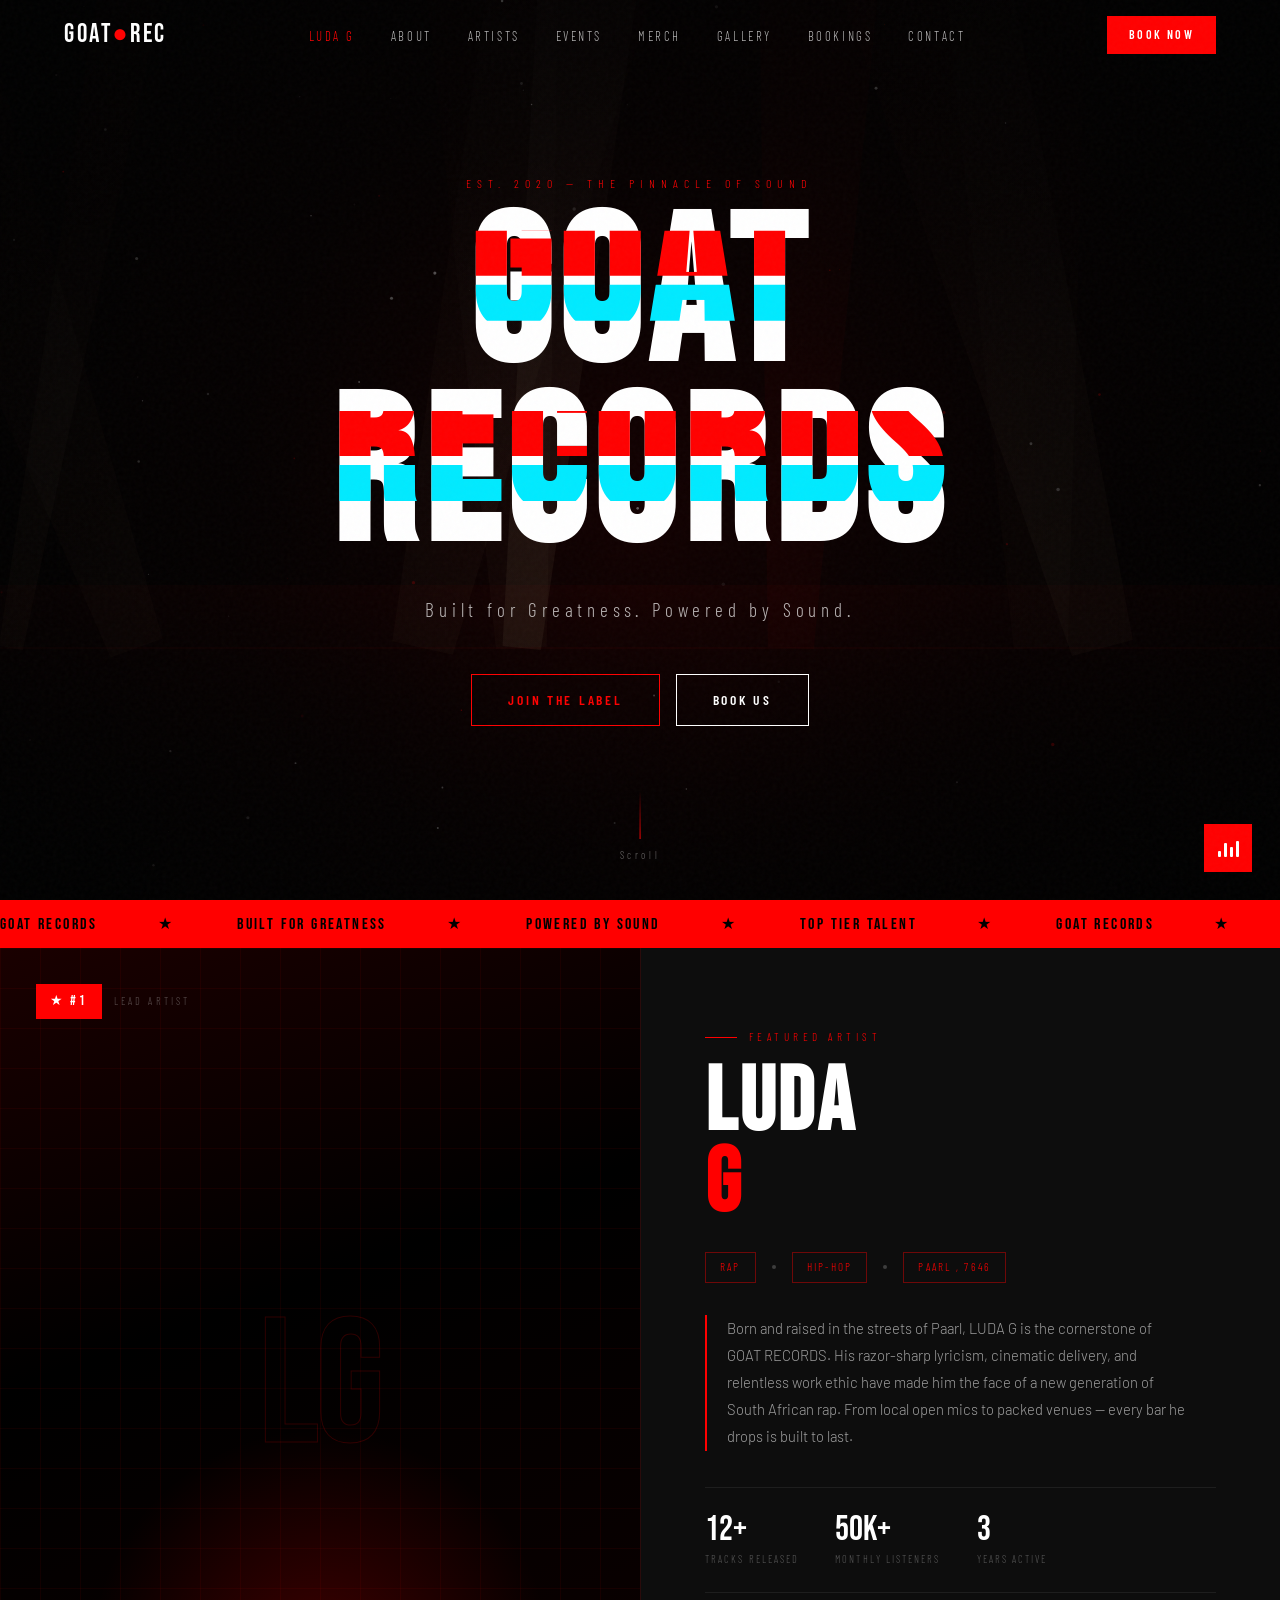
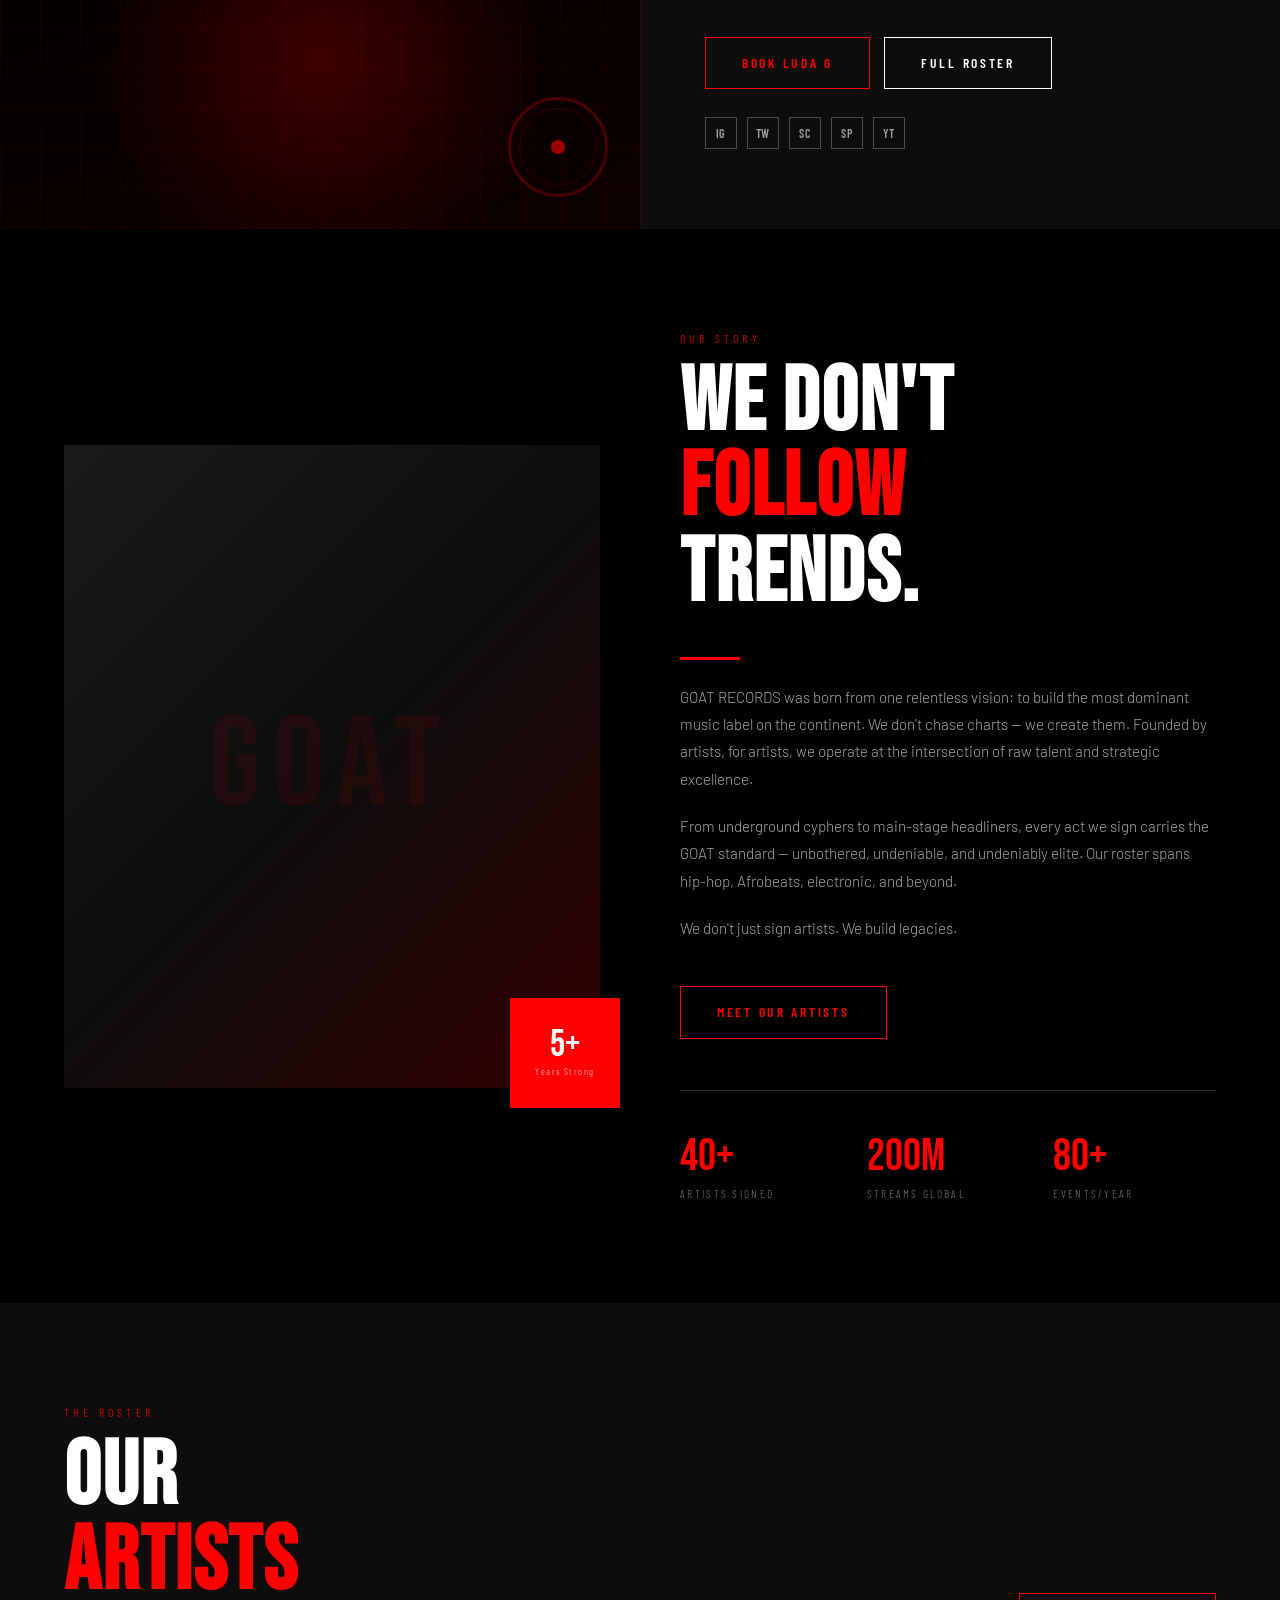
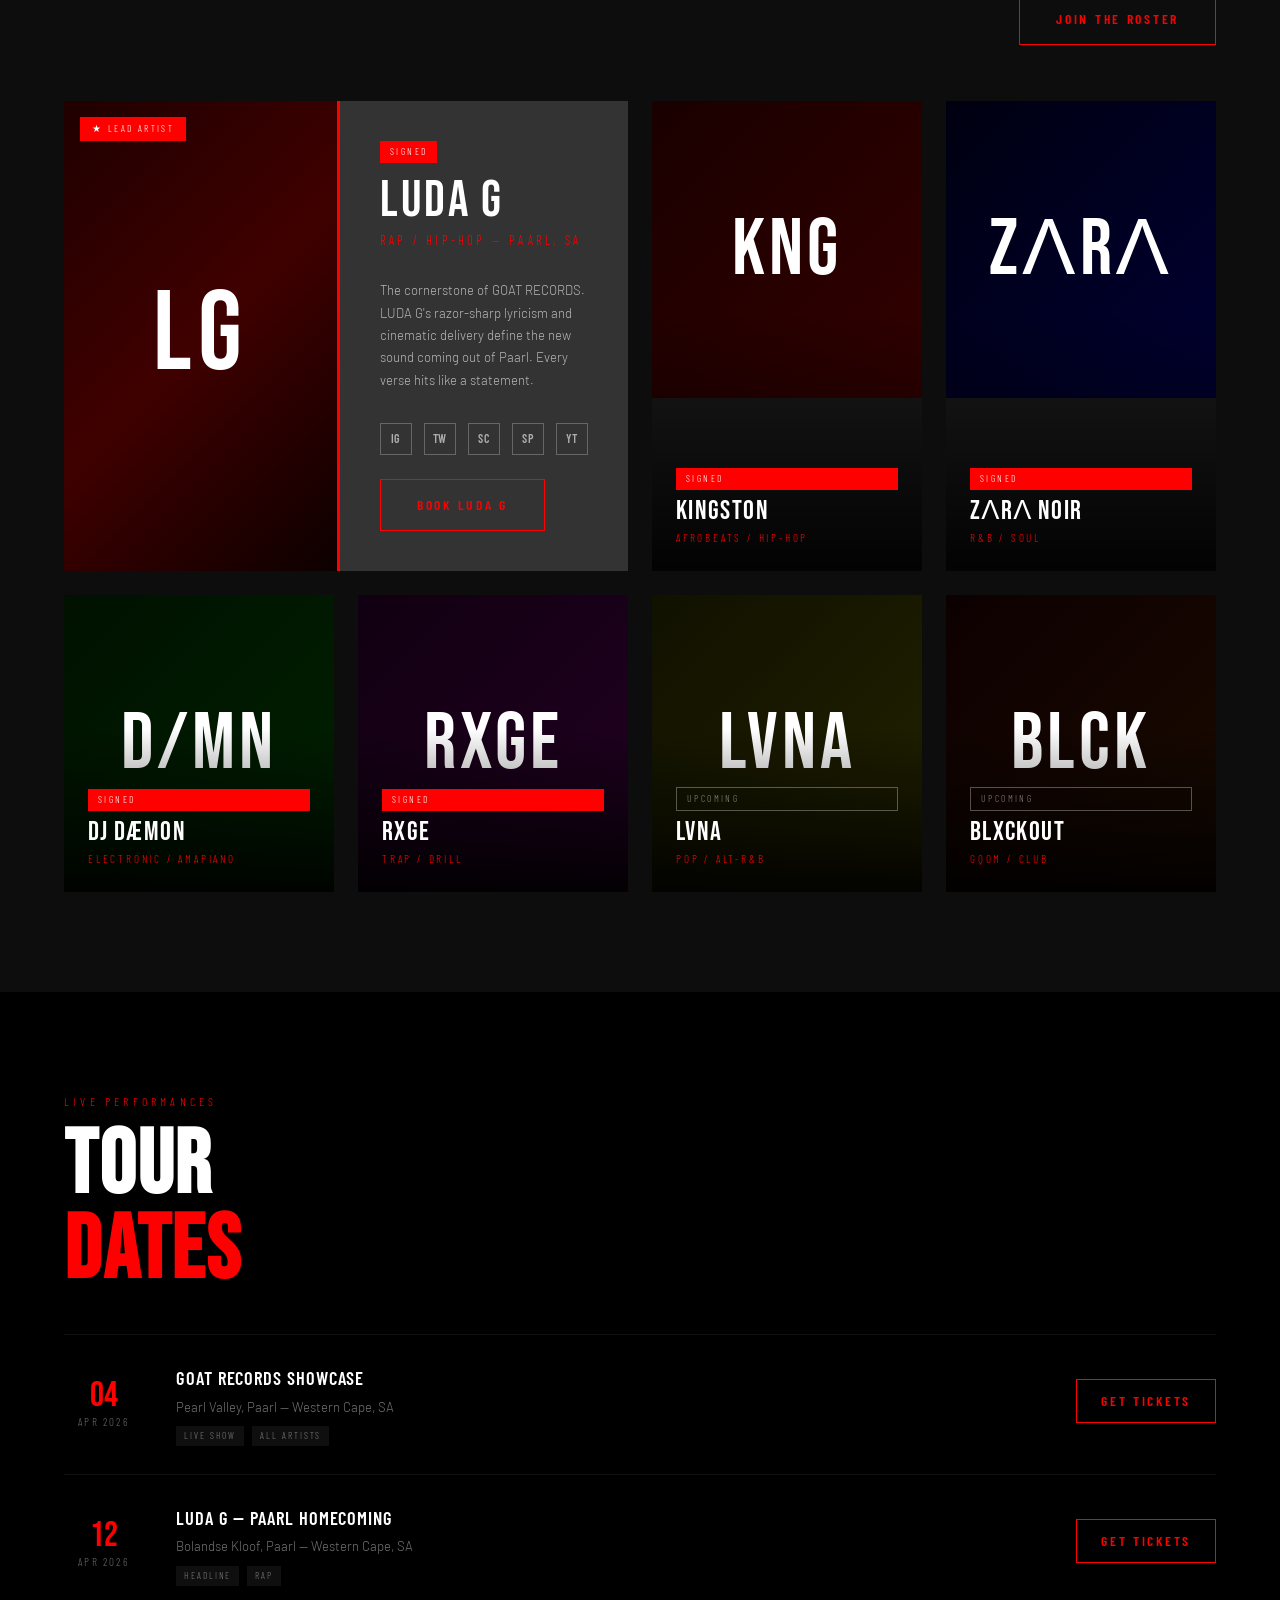
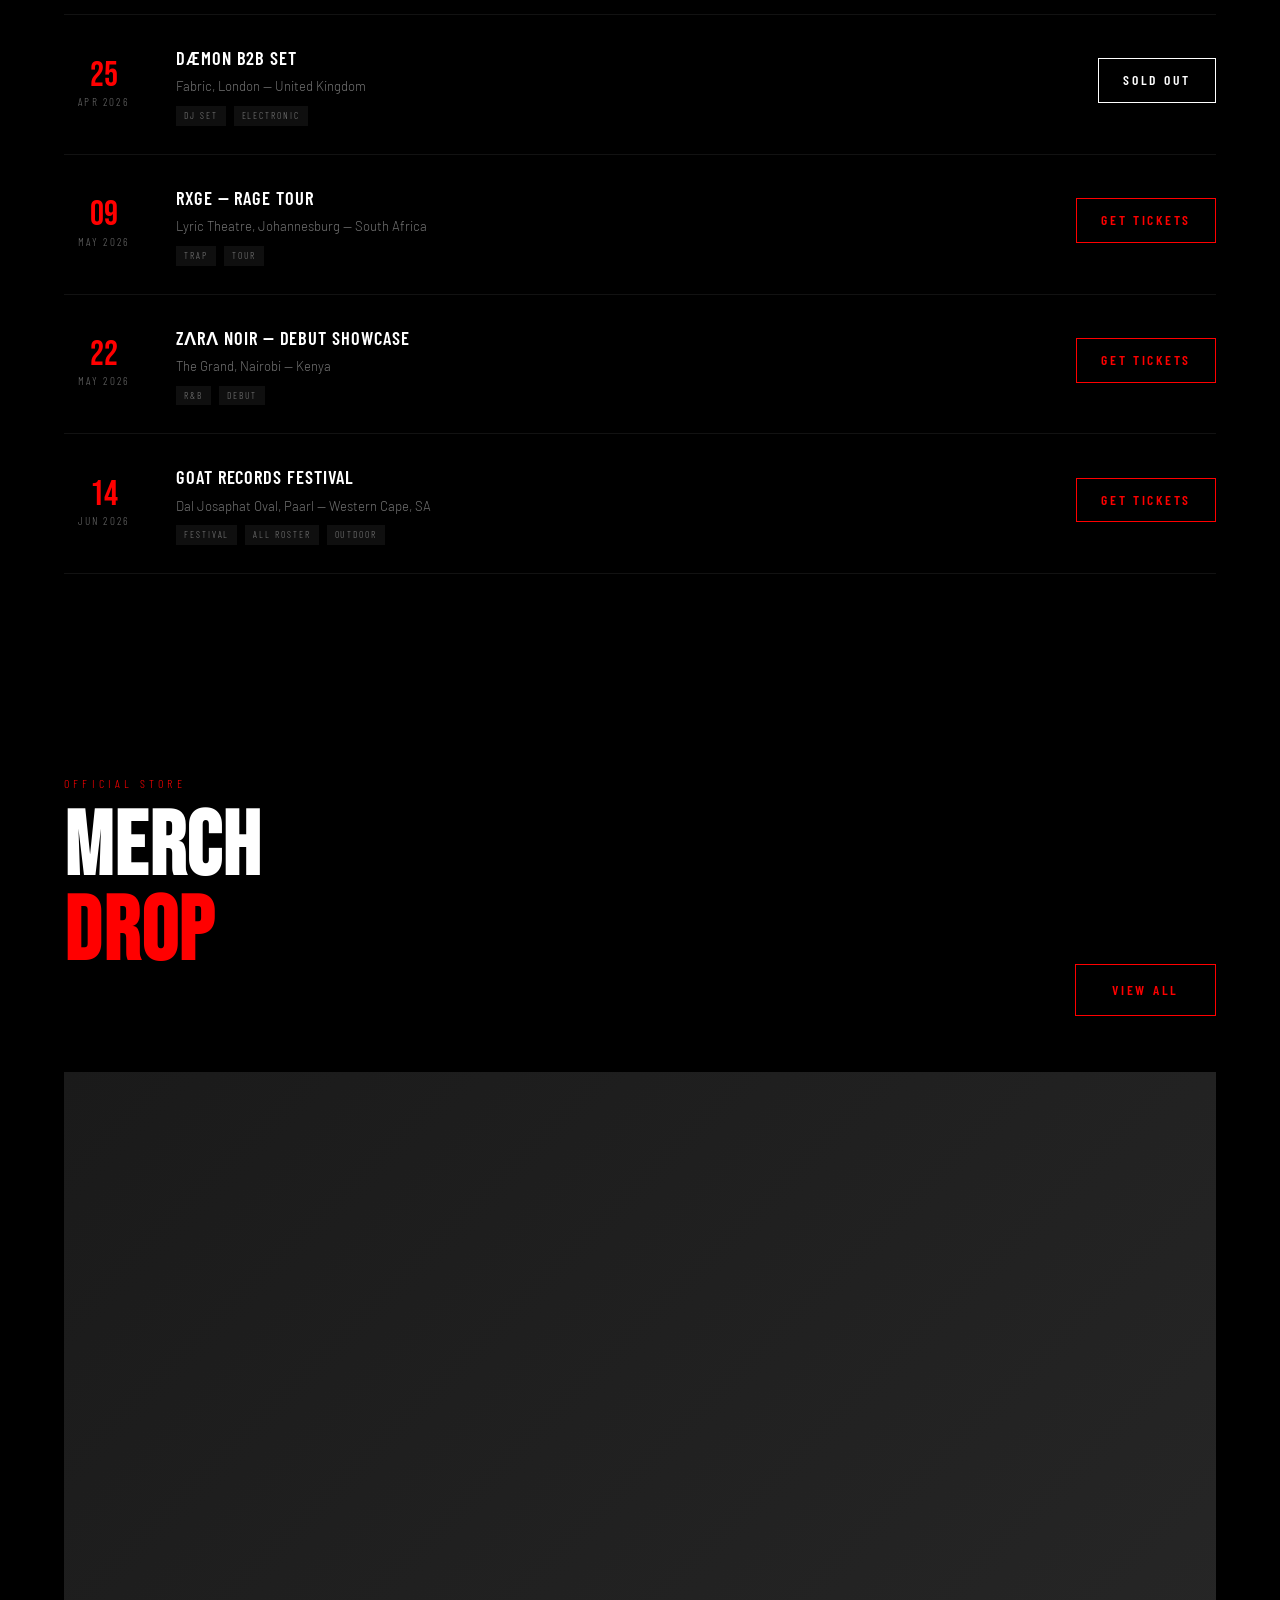
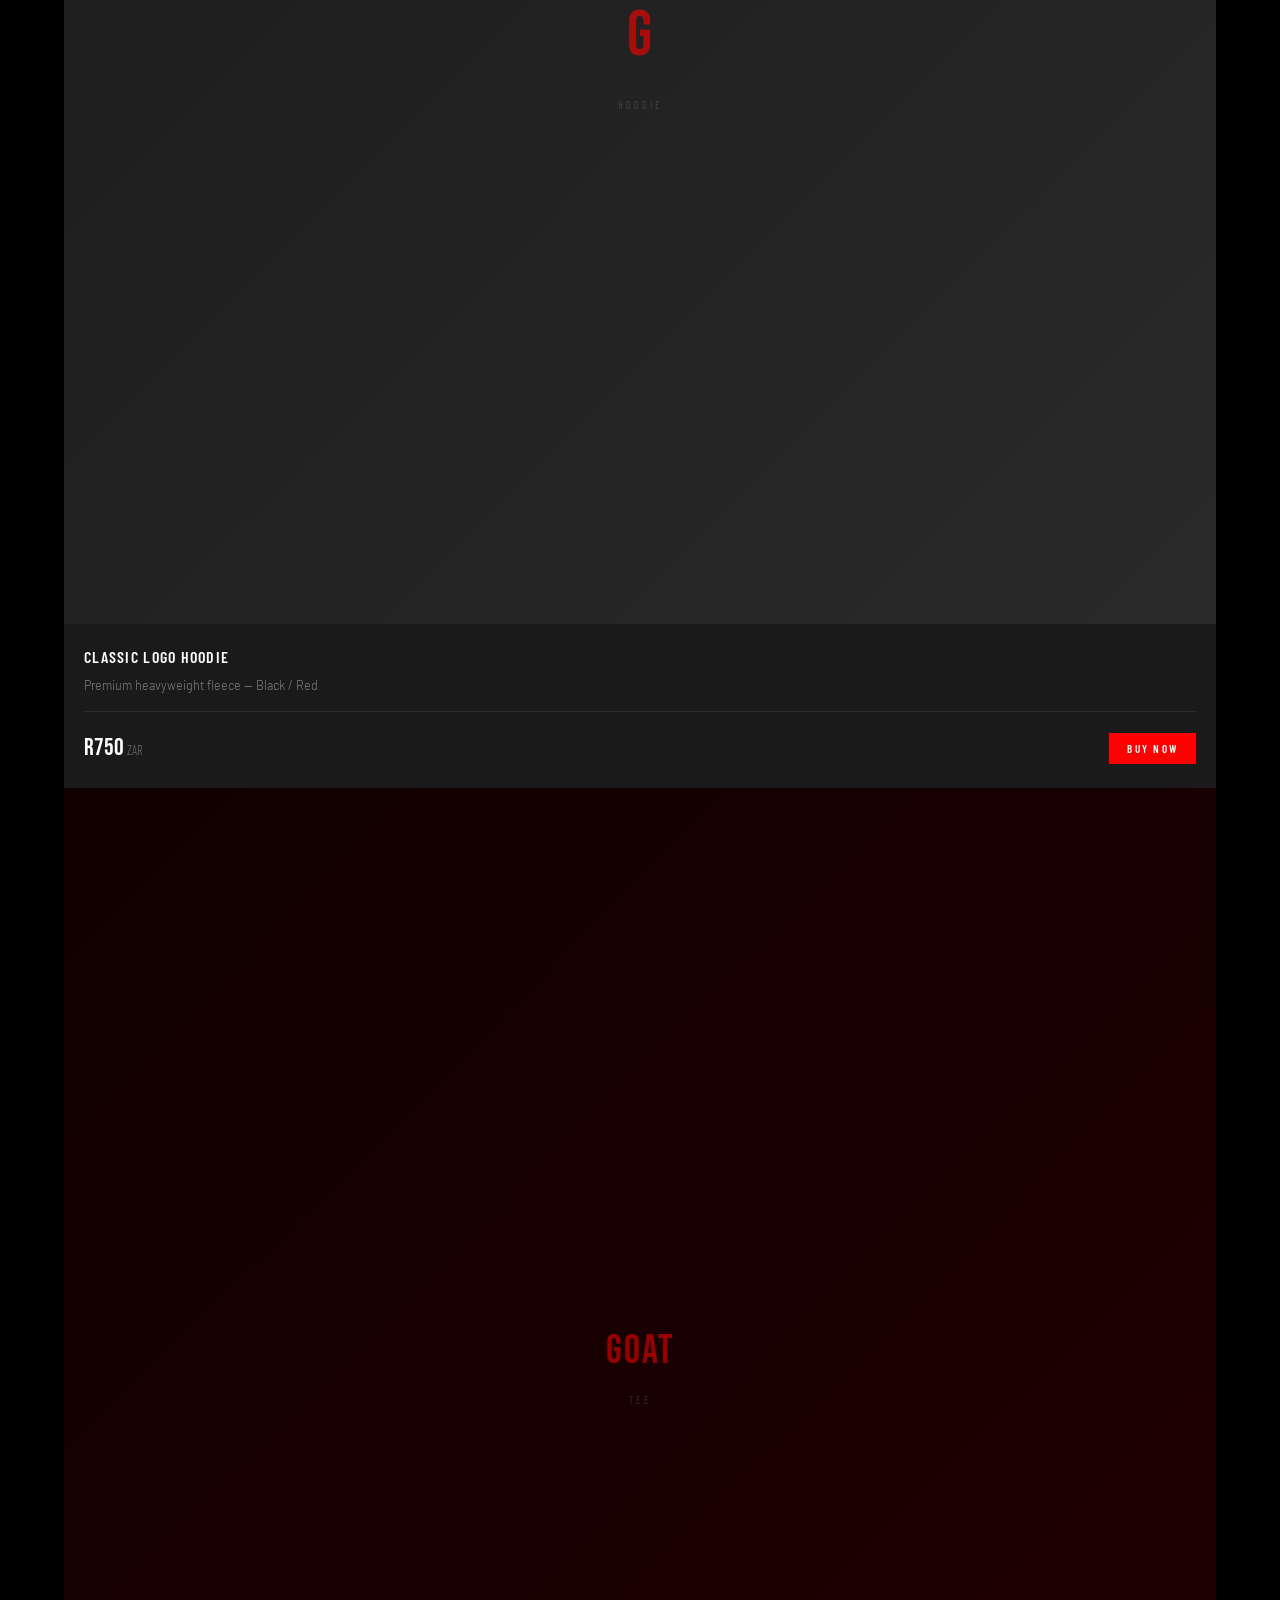
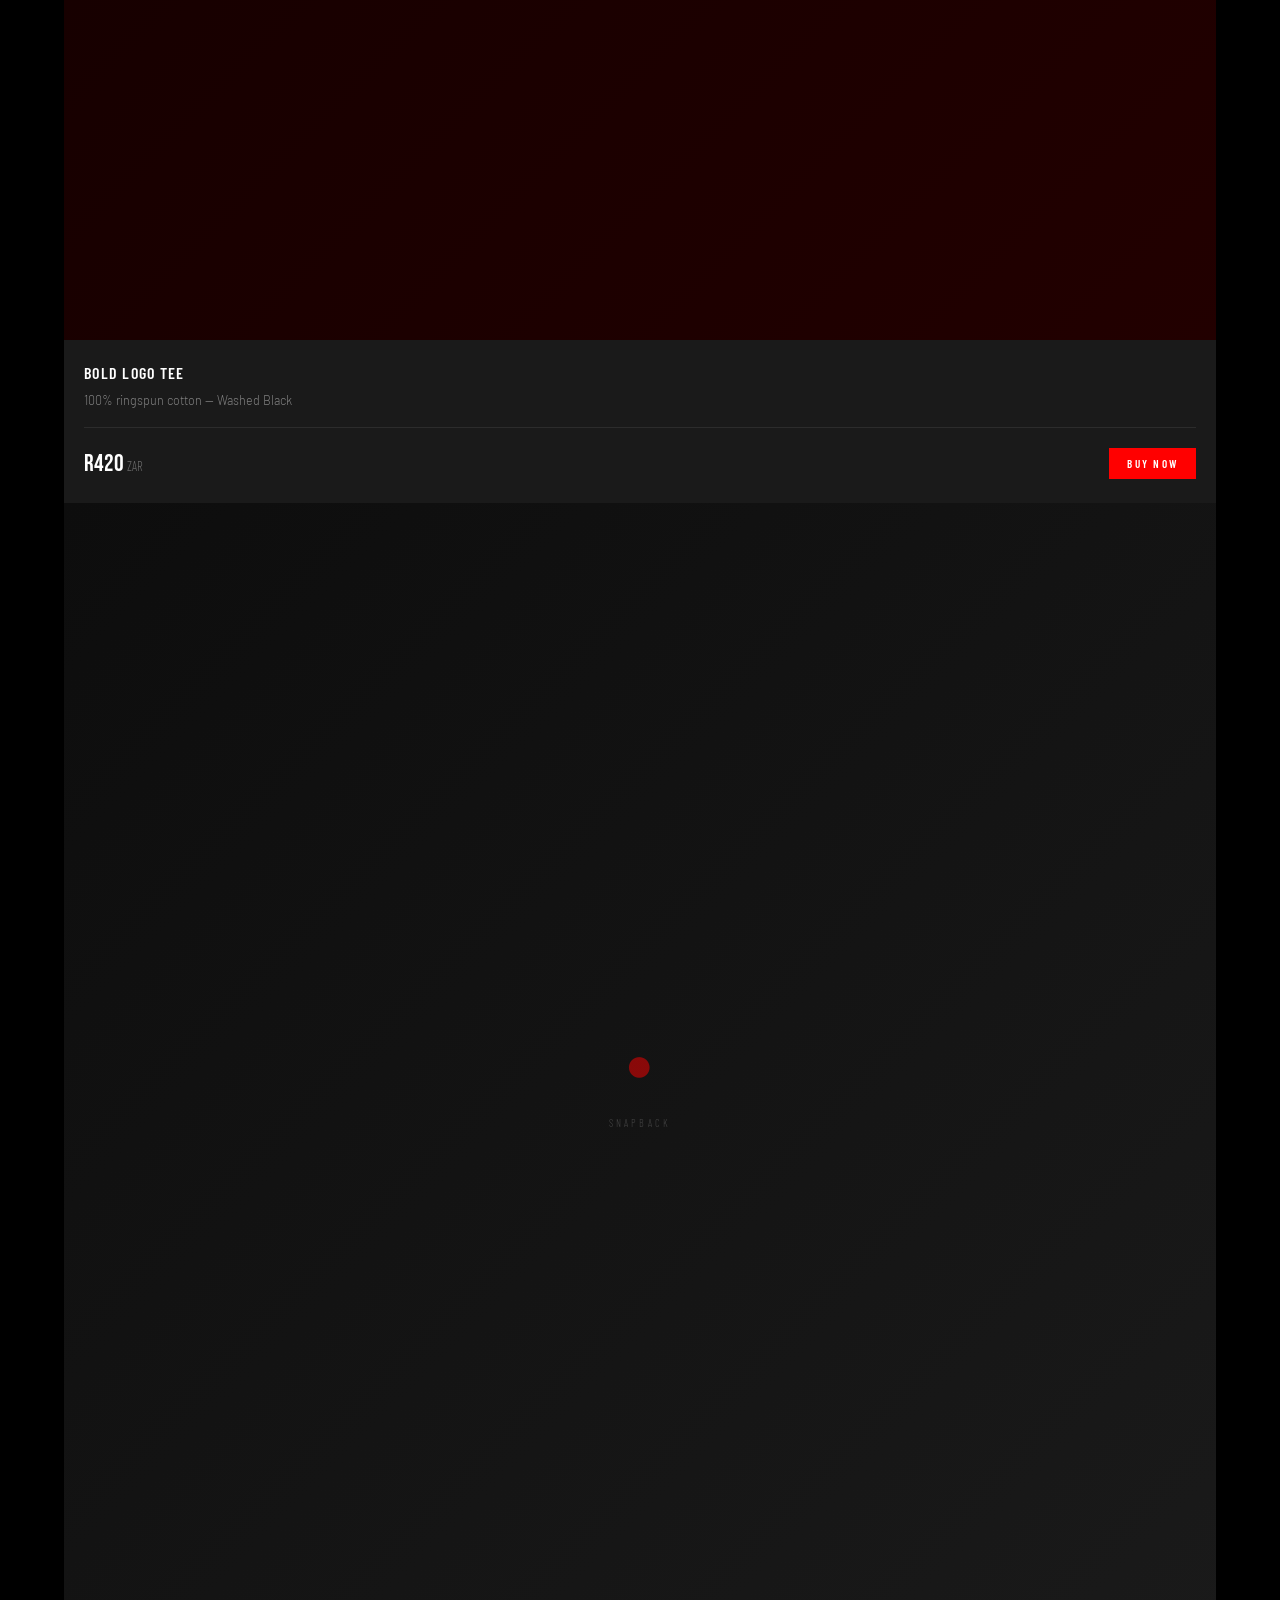
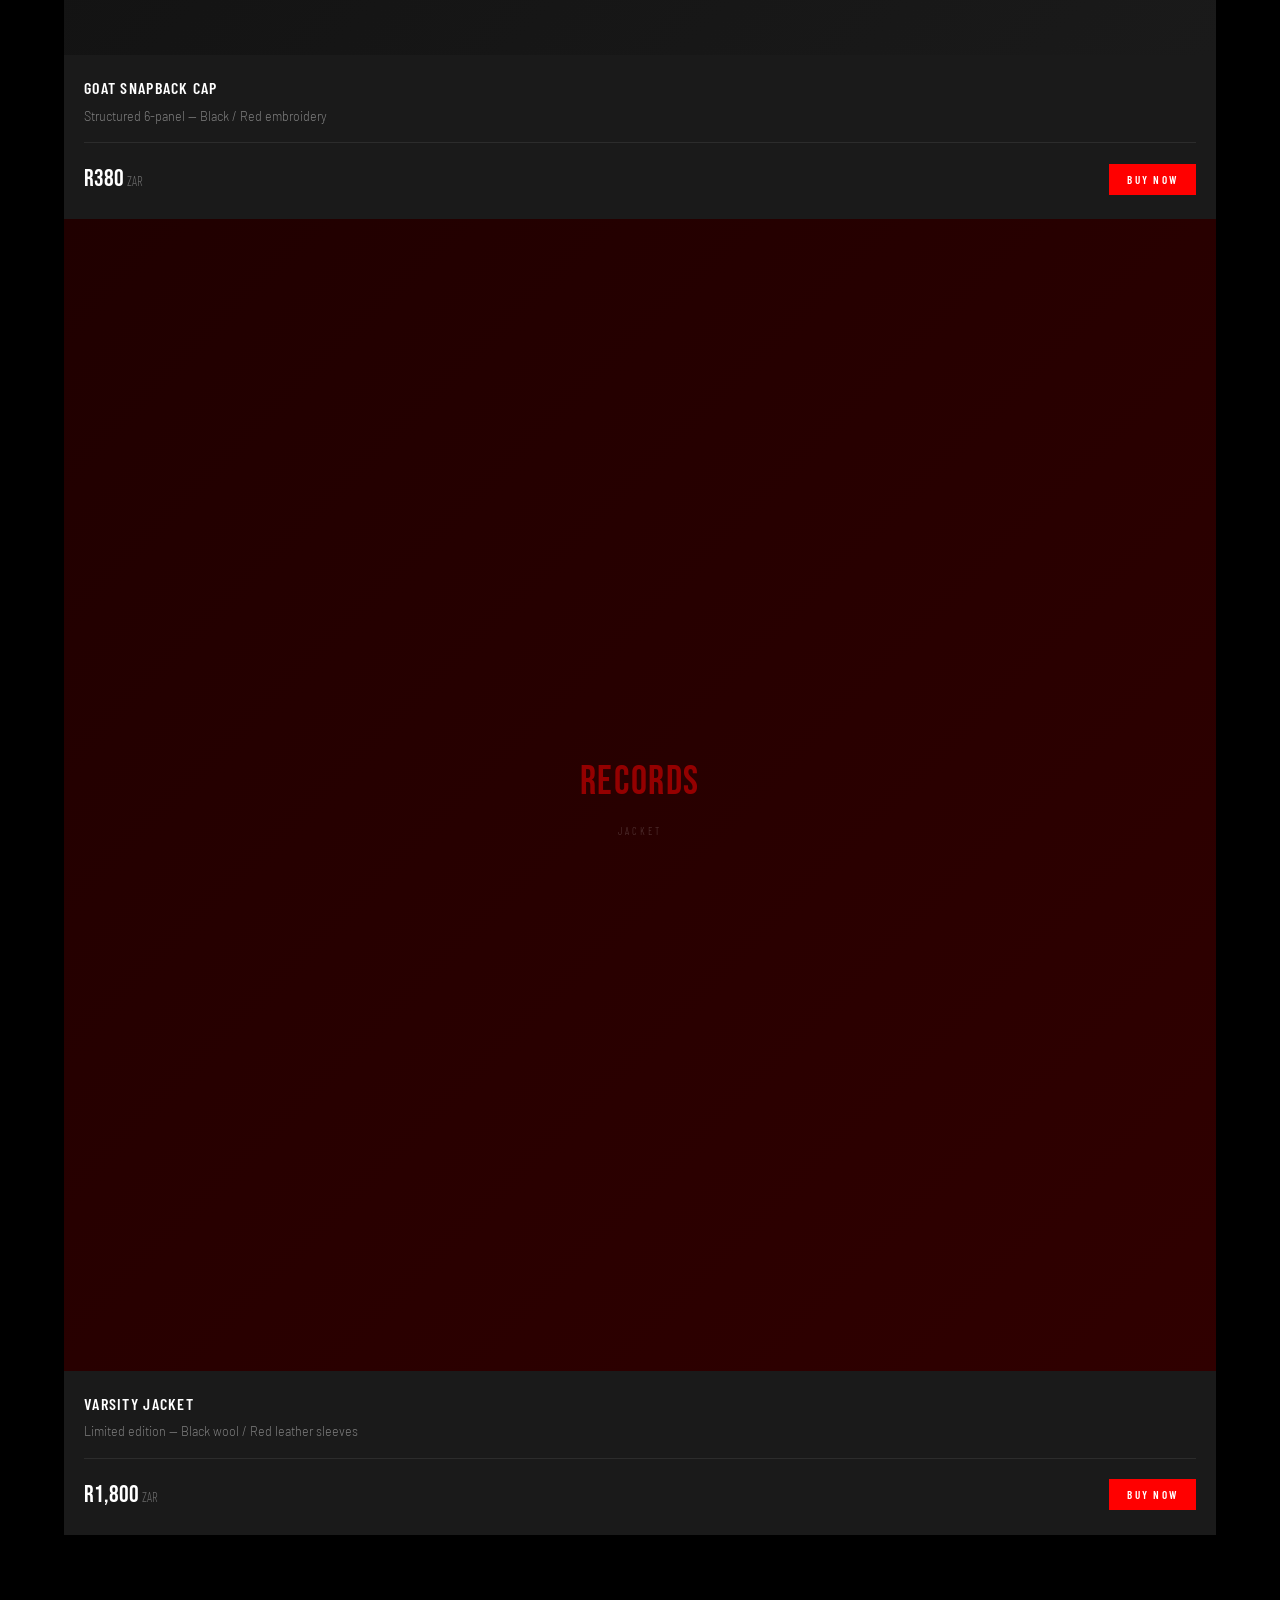
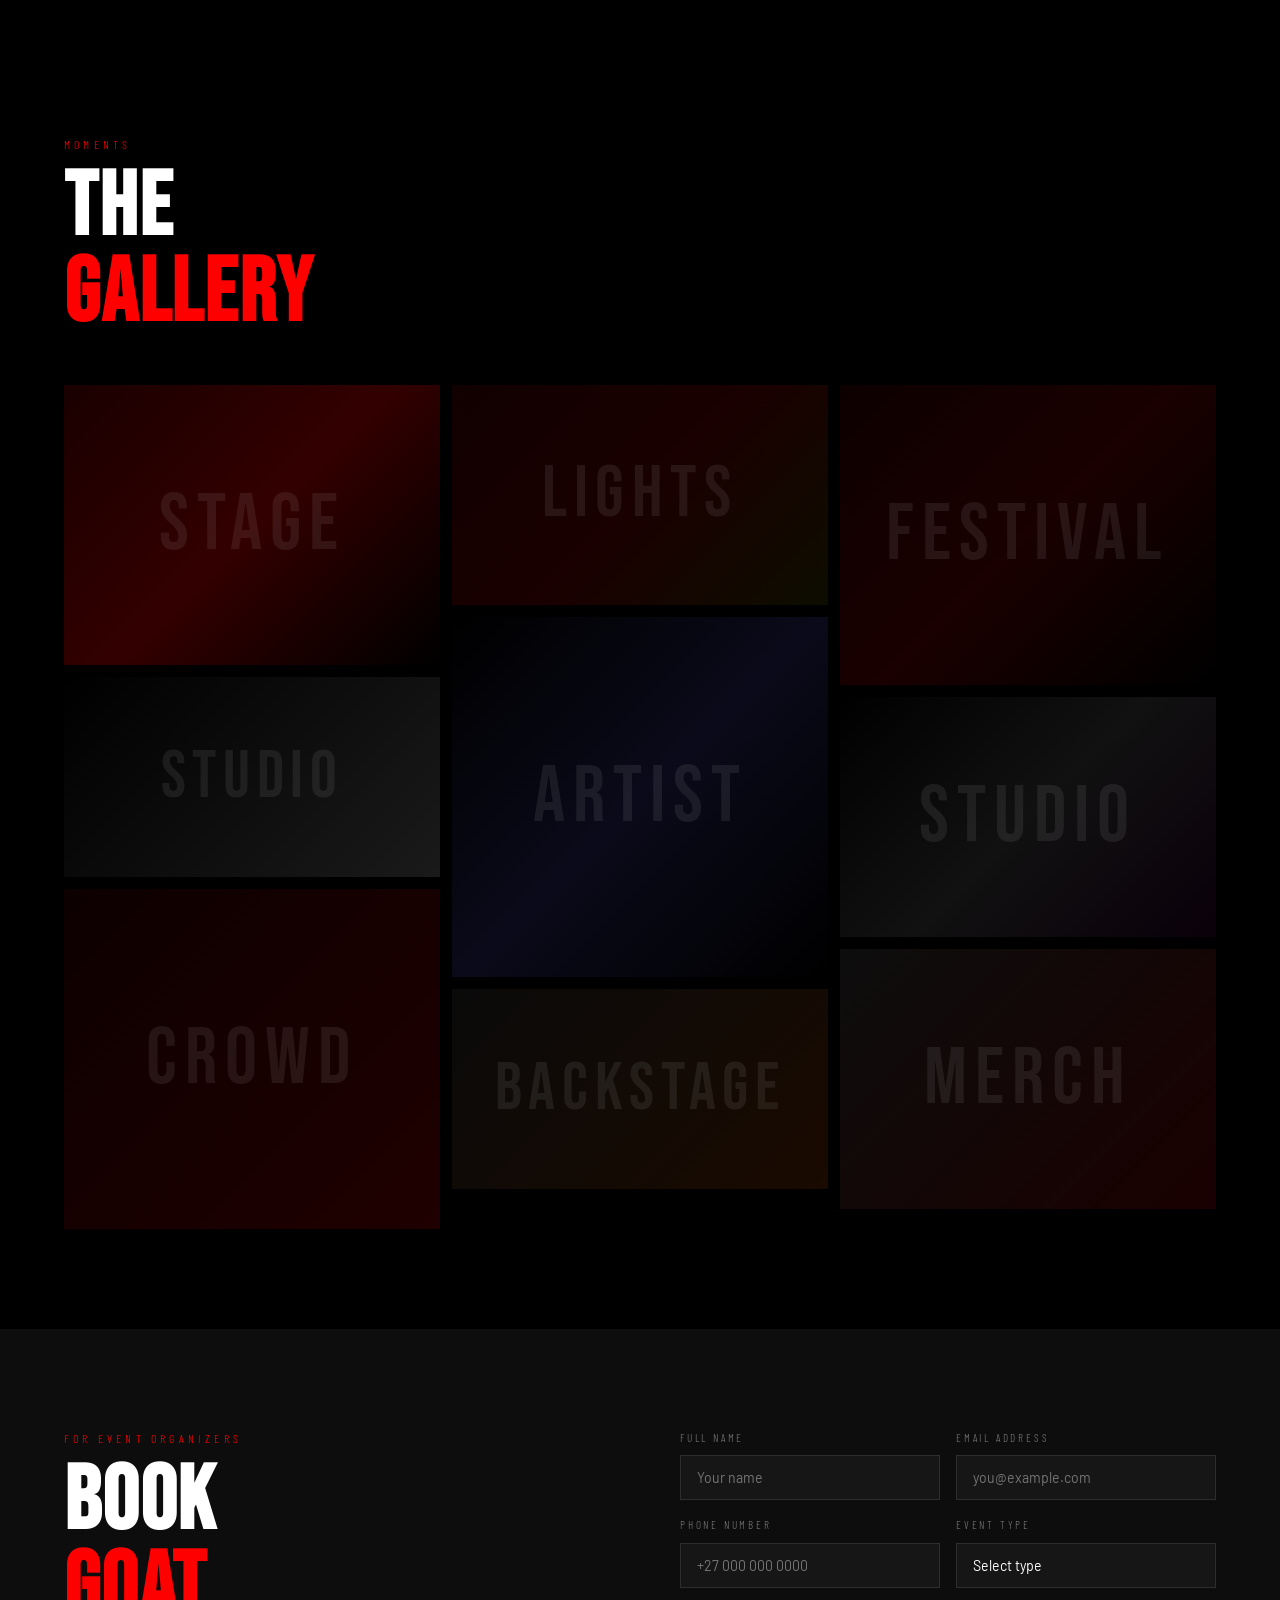
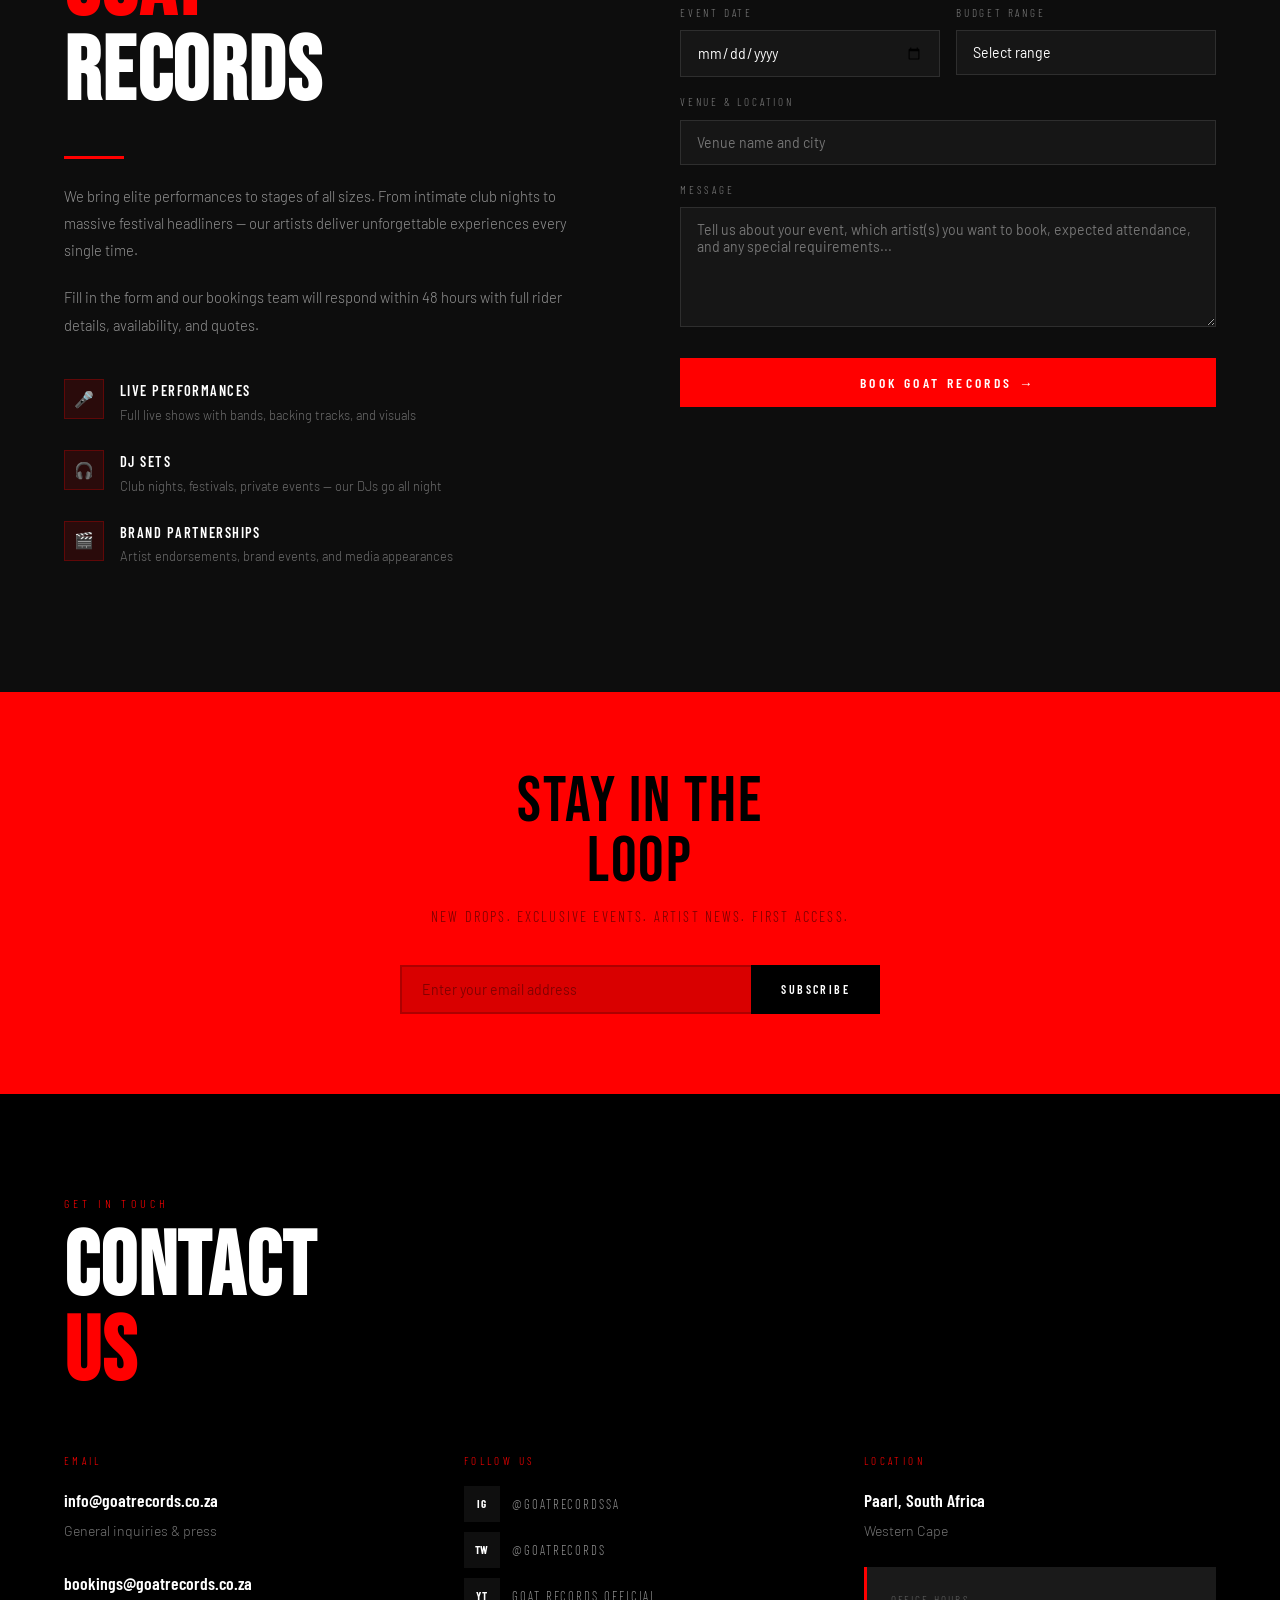
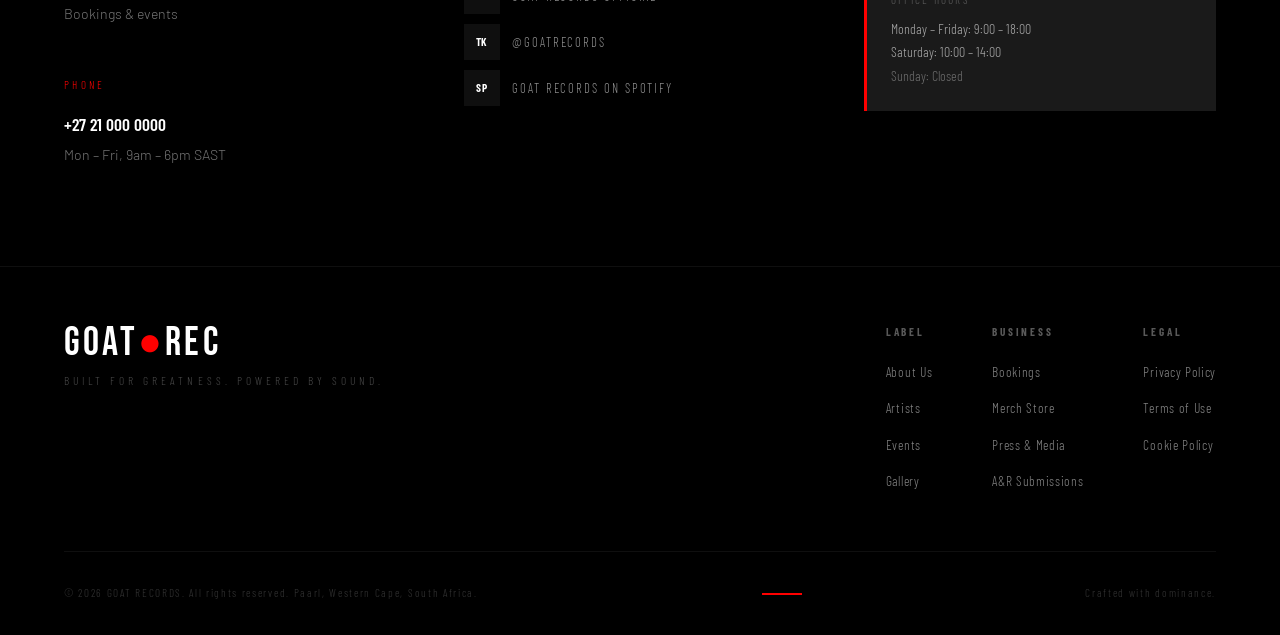
==== commit da9ff597: "replaced mobile menu link to featured artist with luda g, which is the name of the featured artist. " ====
--- a/index.html
+++ b/index.html
@@ -51,7 +51,7 @@
 
 <!-- ─── MOBILE MENU ─── -->
 <div class="mobile-menu" id="mobile-menu">
-  <a href="#featured-artist" style="color:var(--red)" onclick="closeMobile()">LUDA G</a>
+ 
   <a href="#about" onclick="closeMobile()">About</a>
   <a href="#artists" onclick="closeMobile()">Artists</a>
   <a href="#events" onclick="closeMobile()">Events</a>
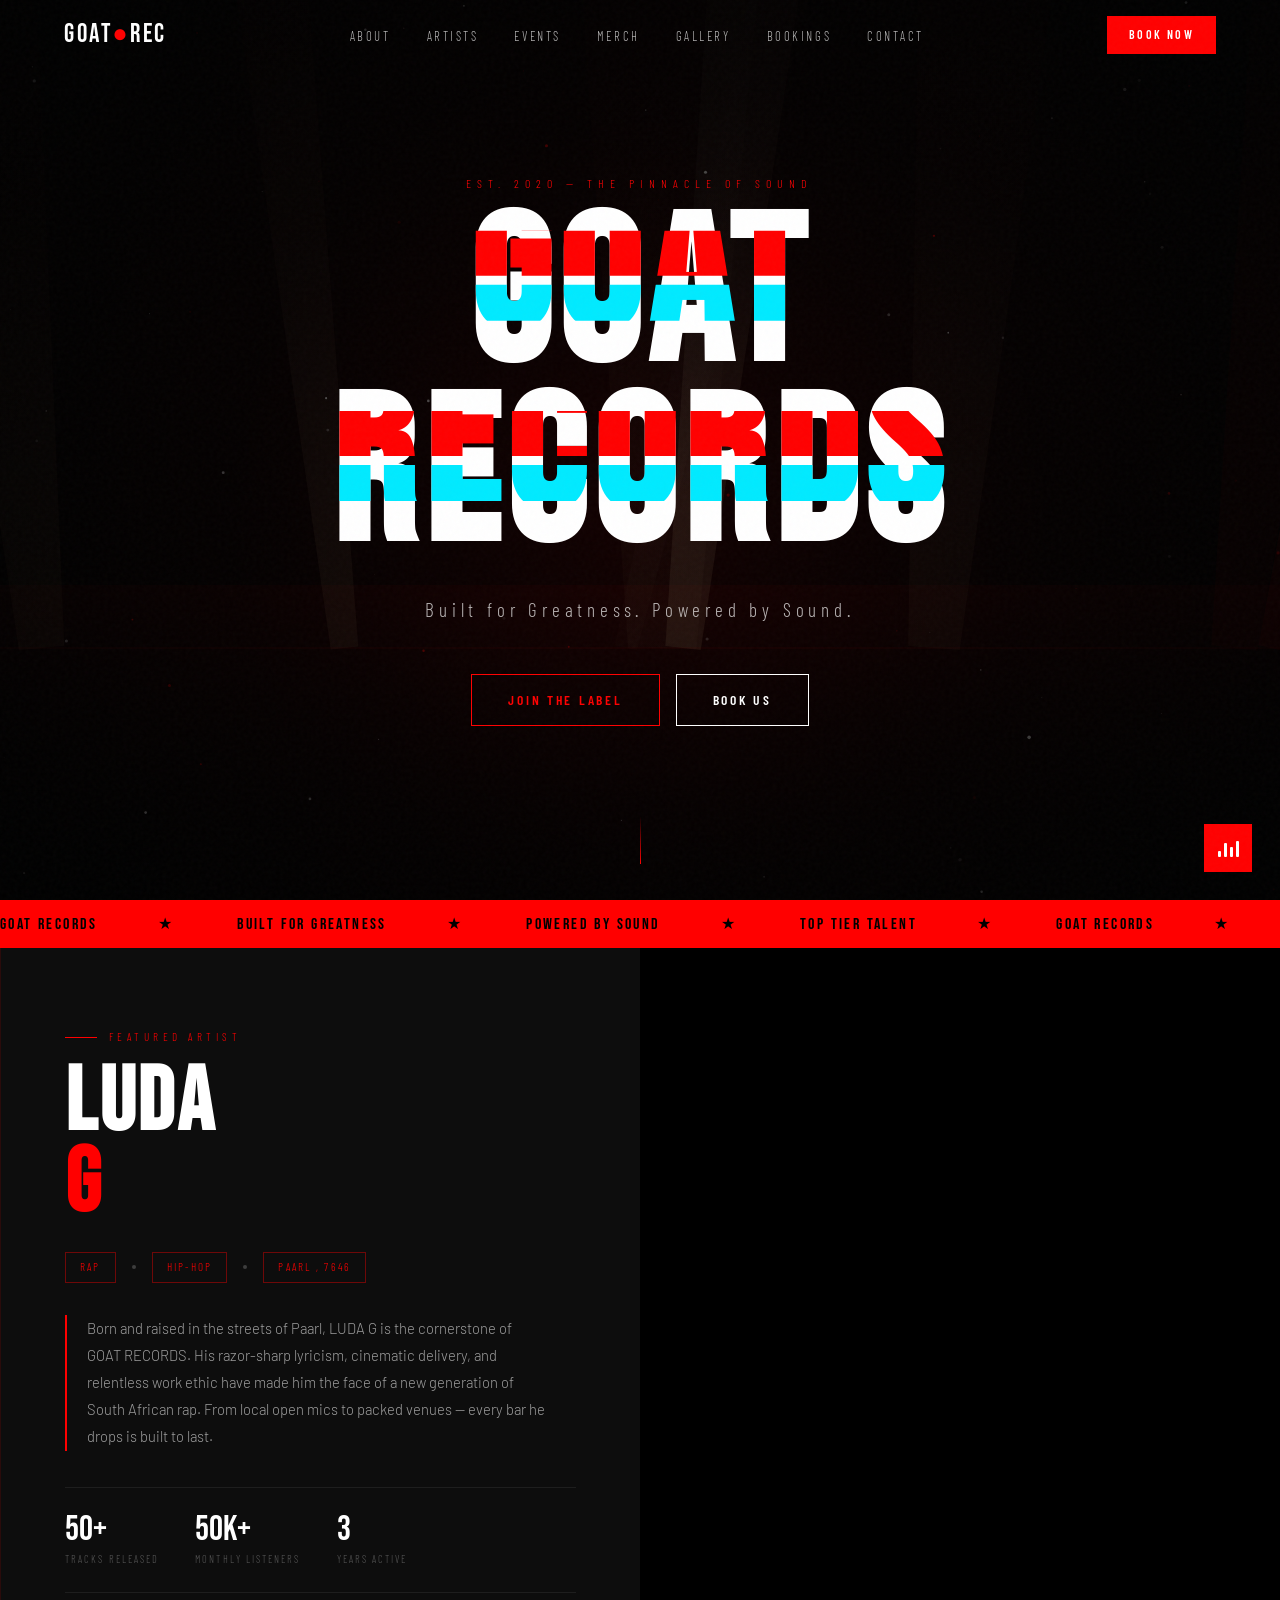
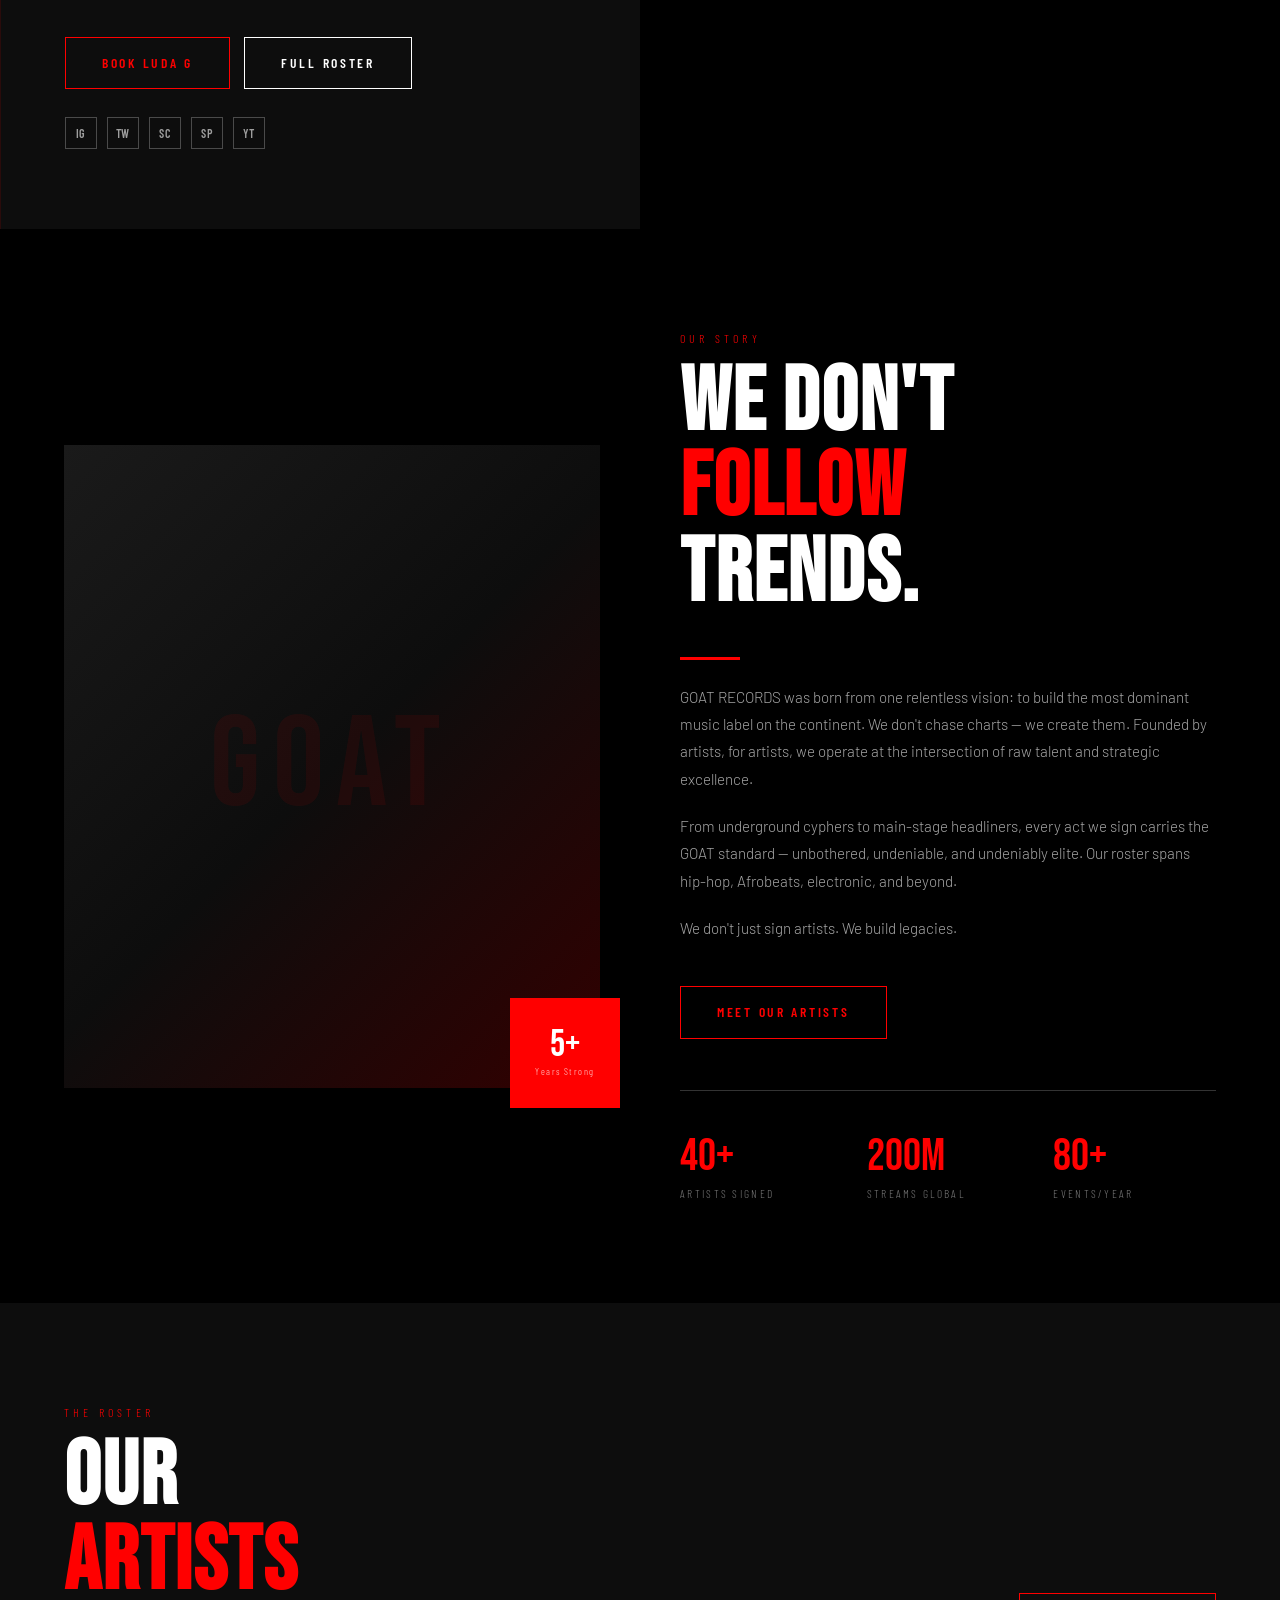
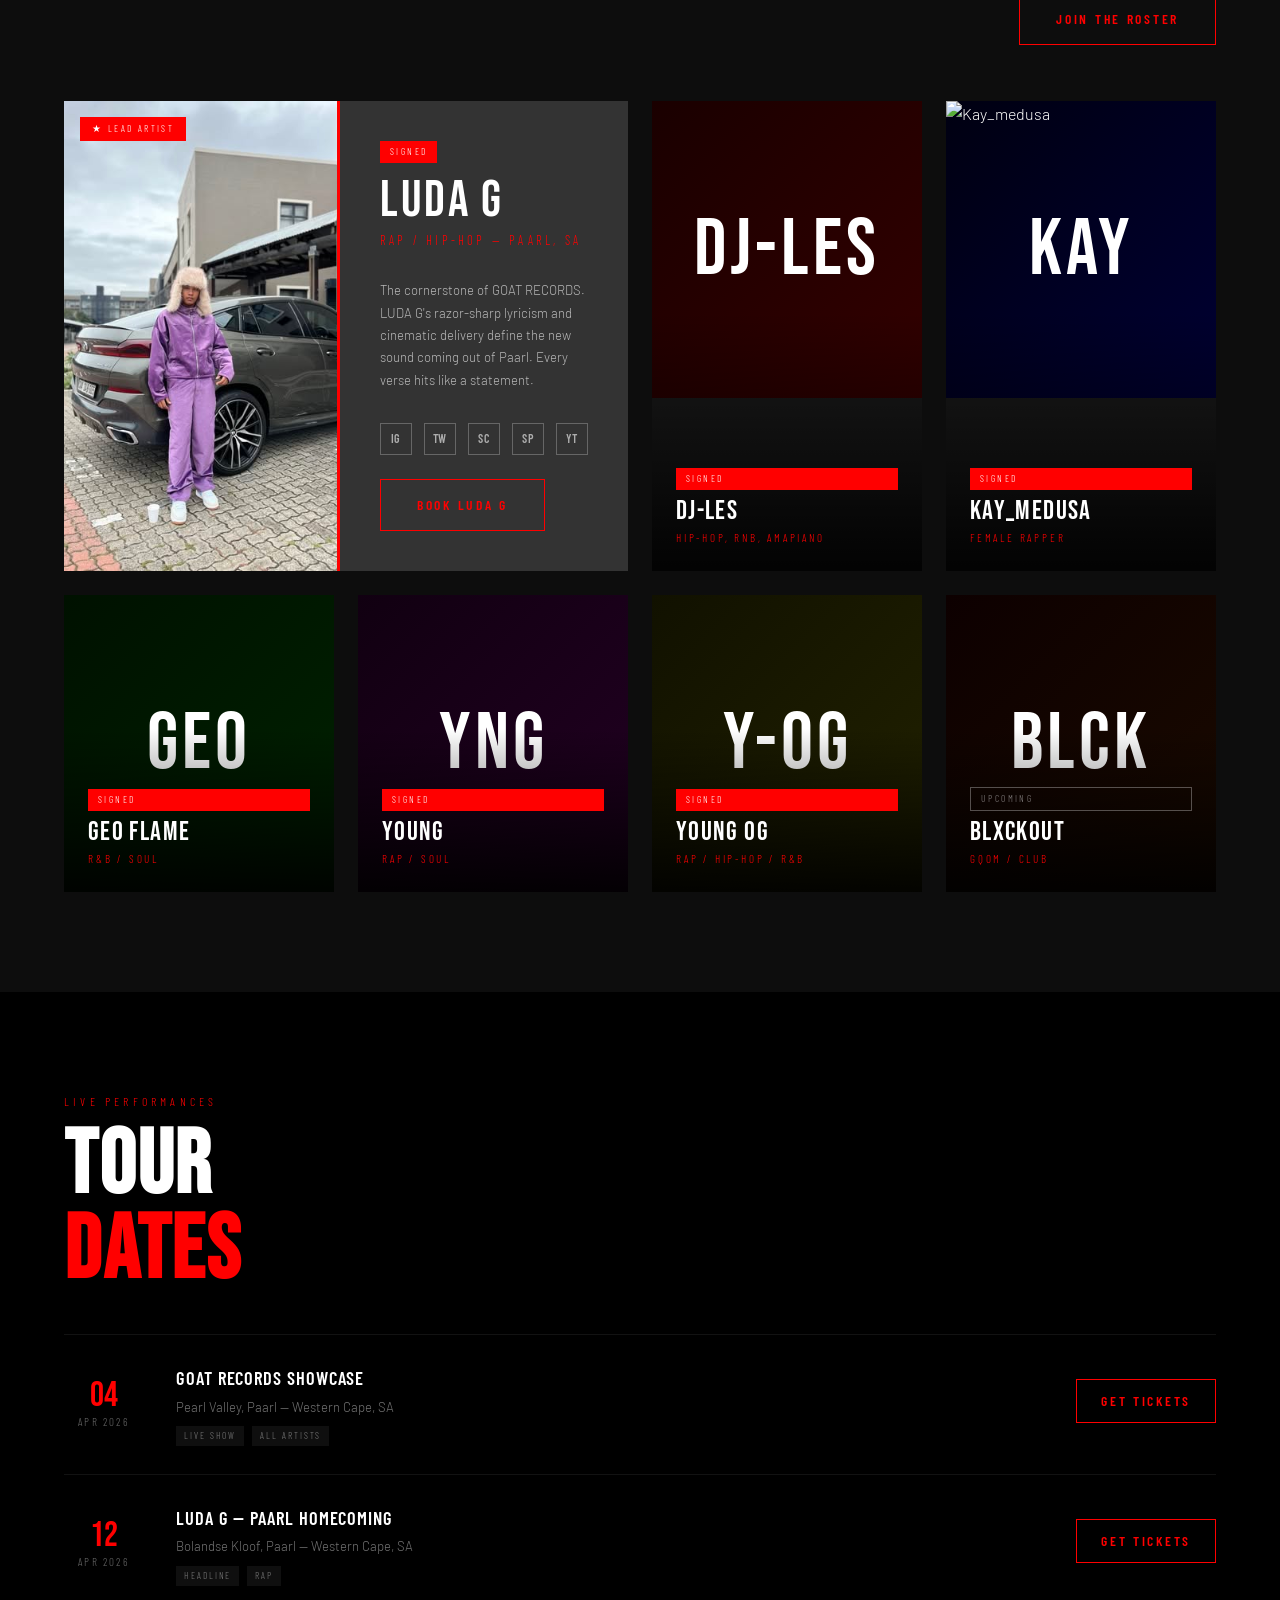
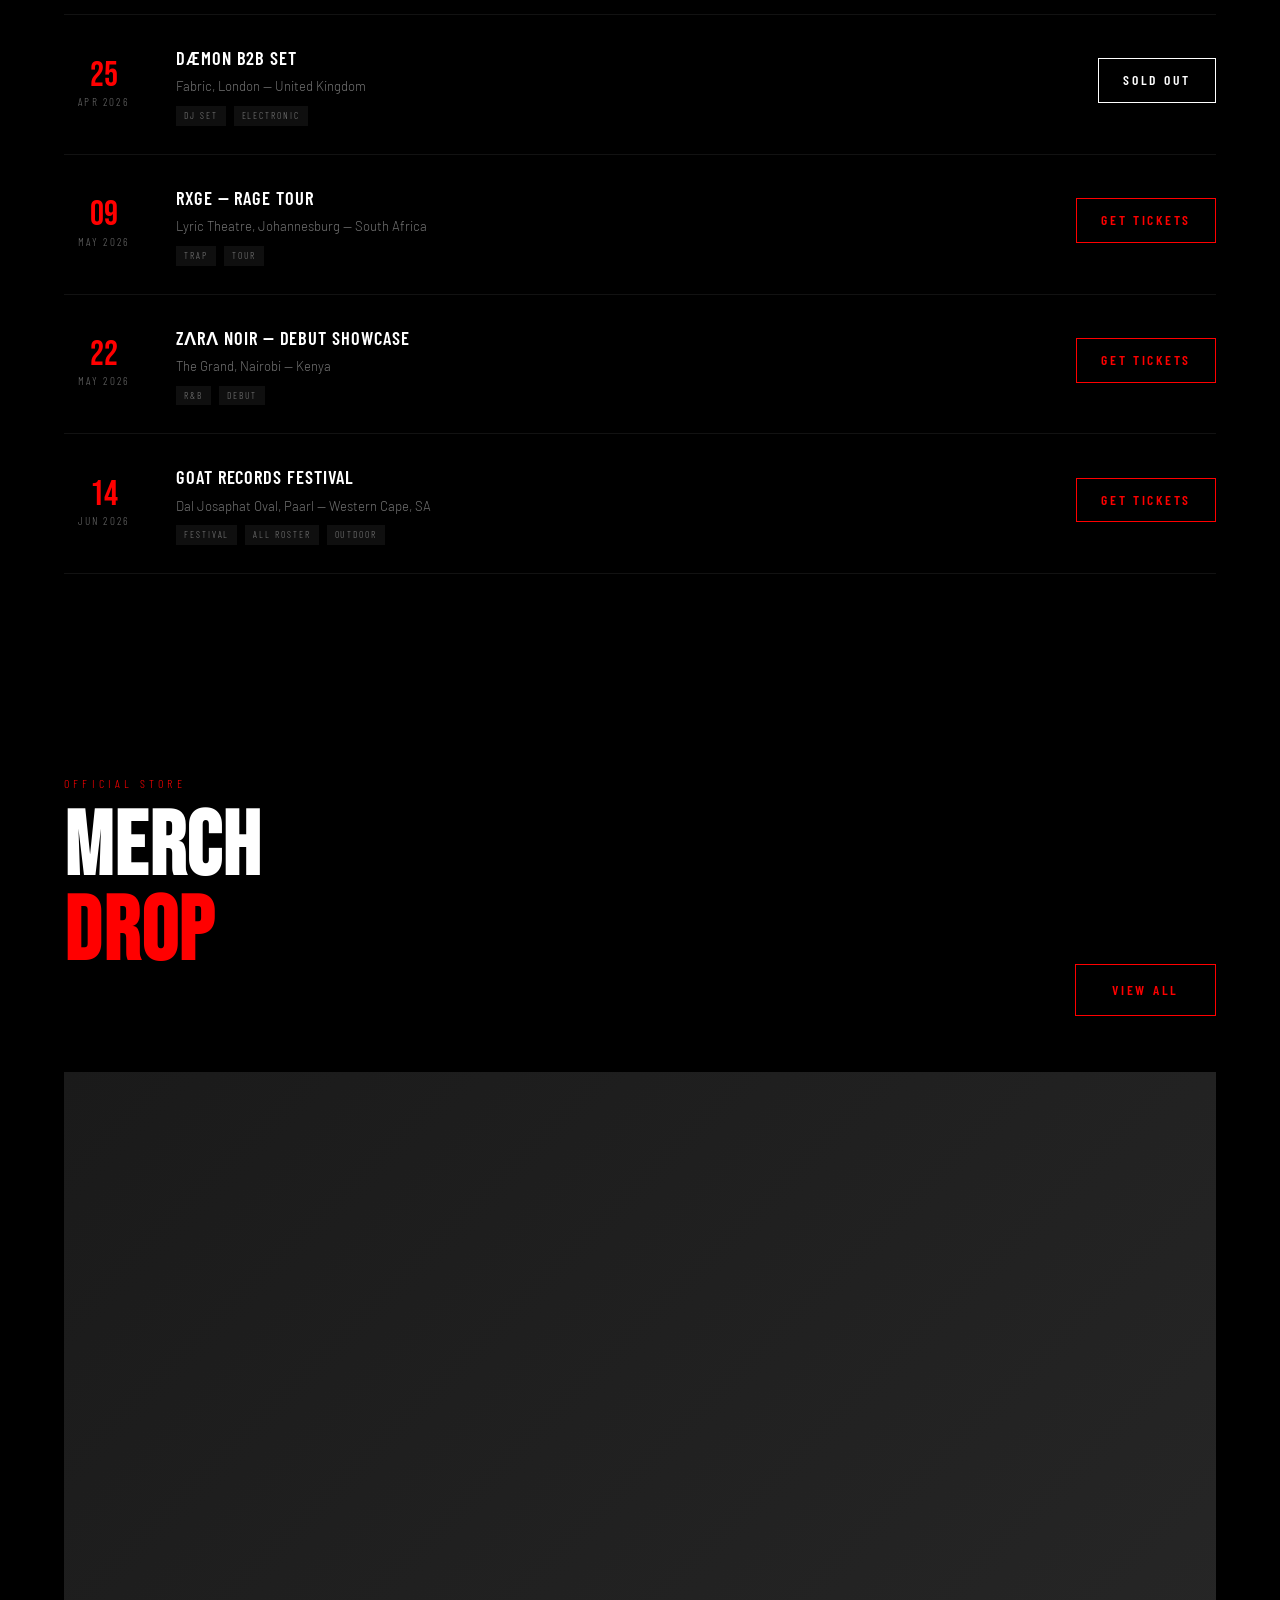
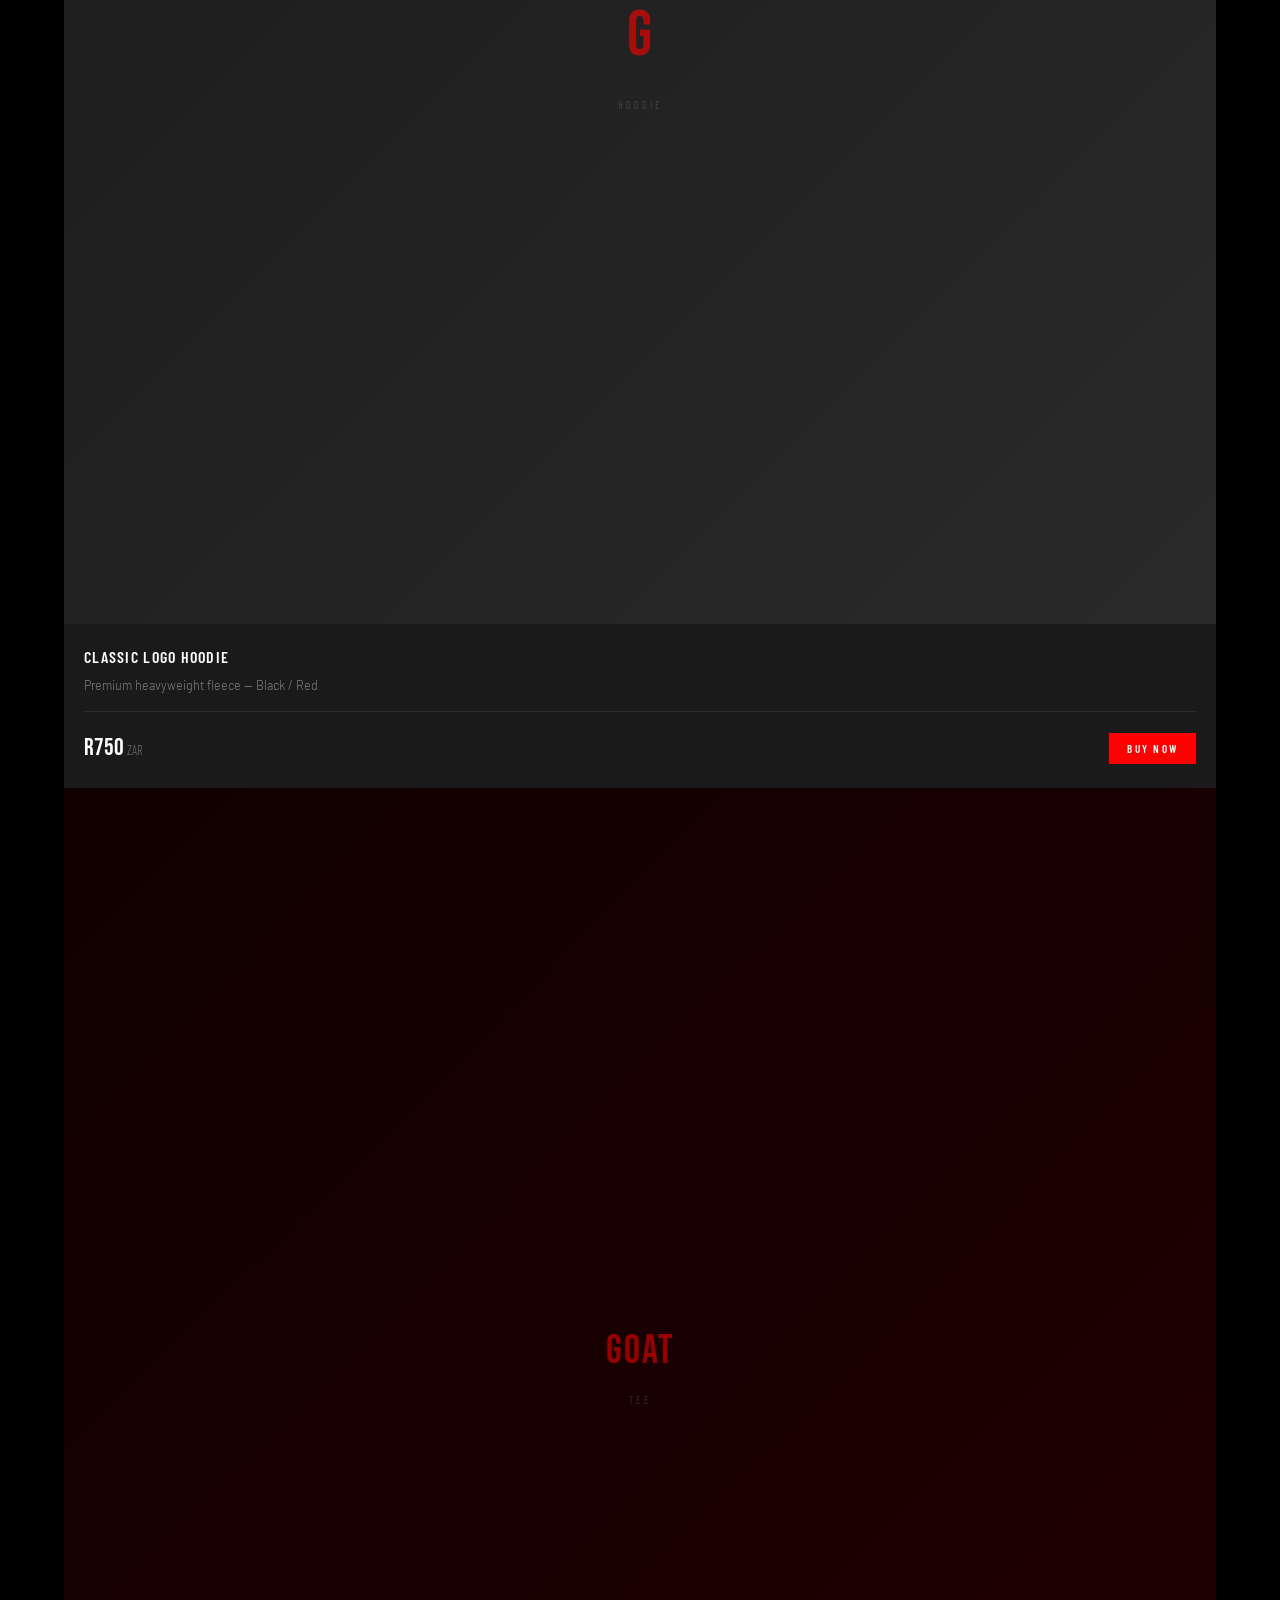
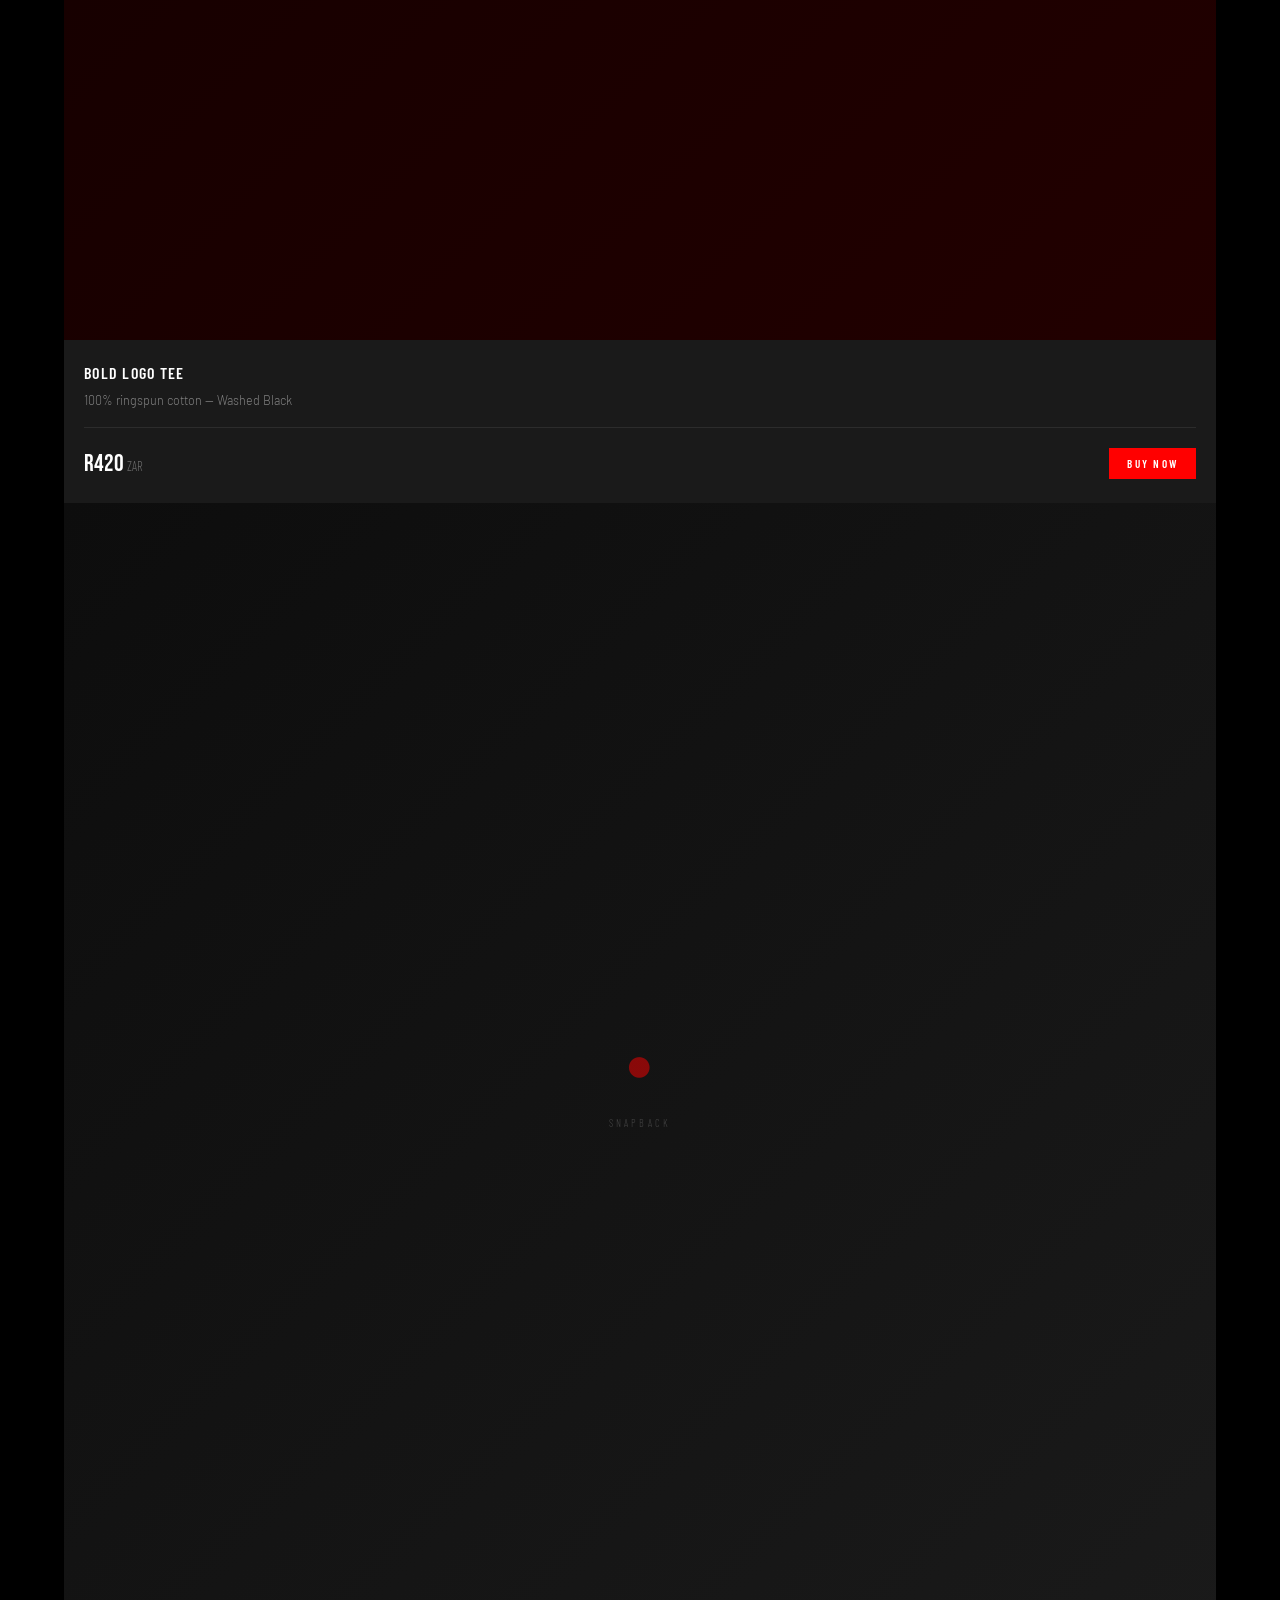
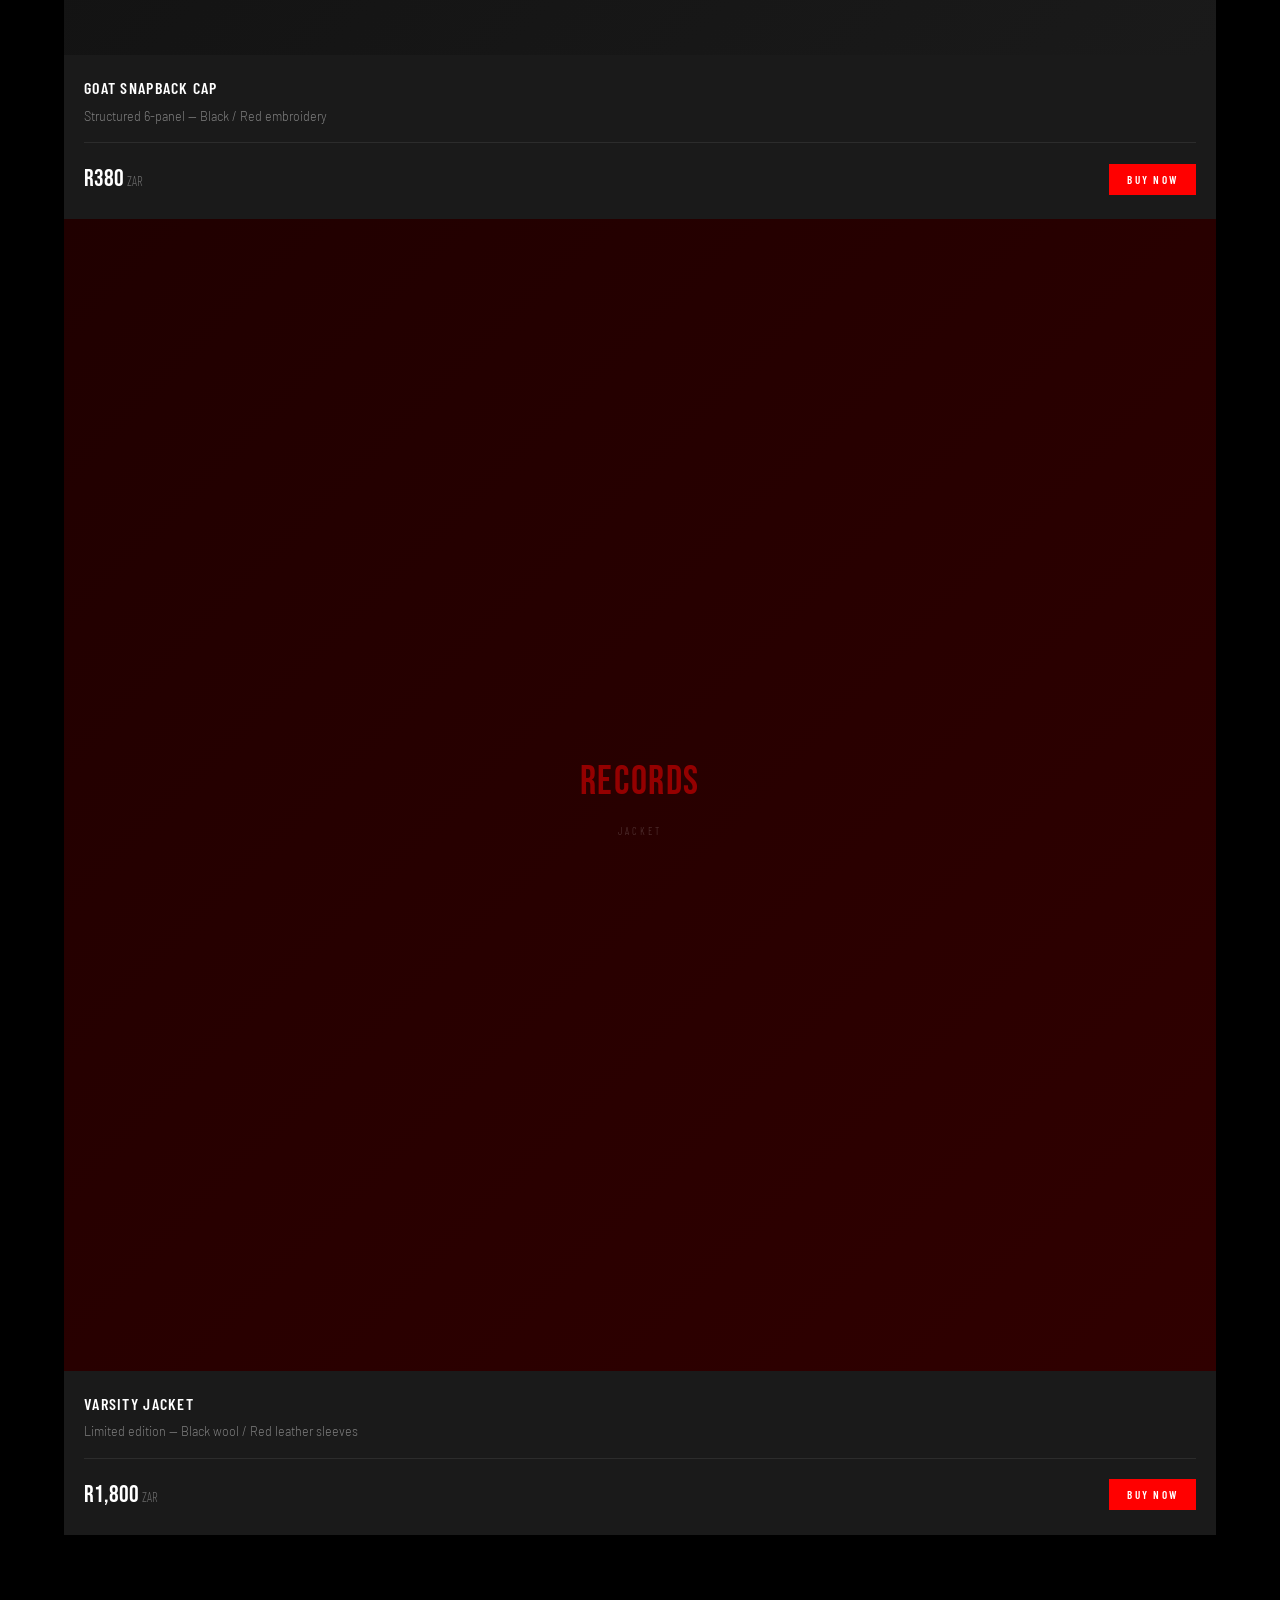
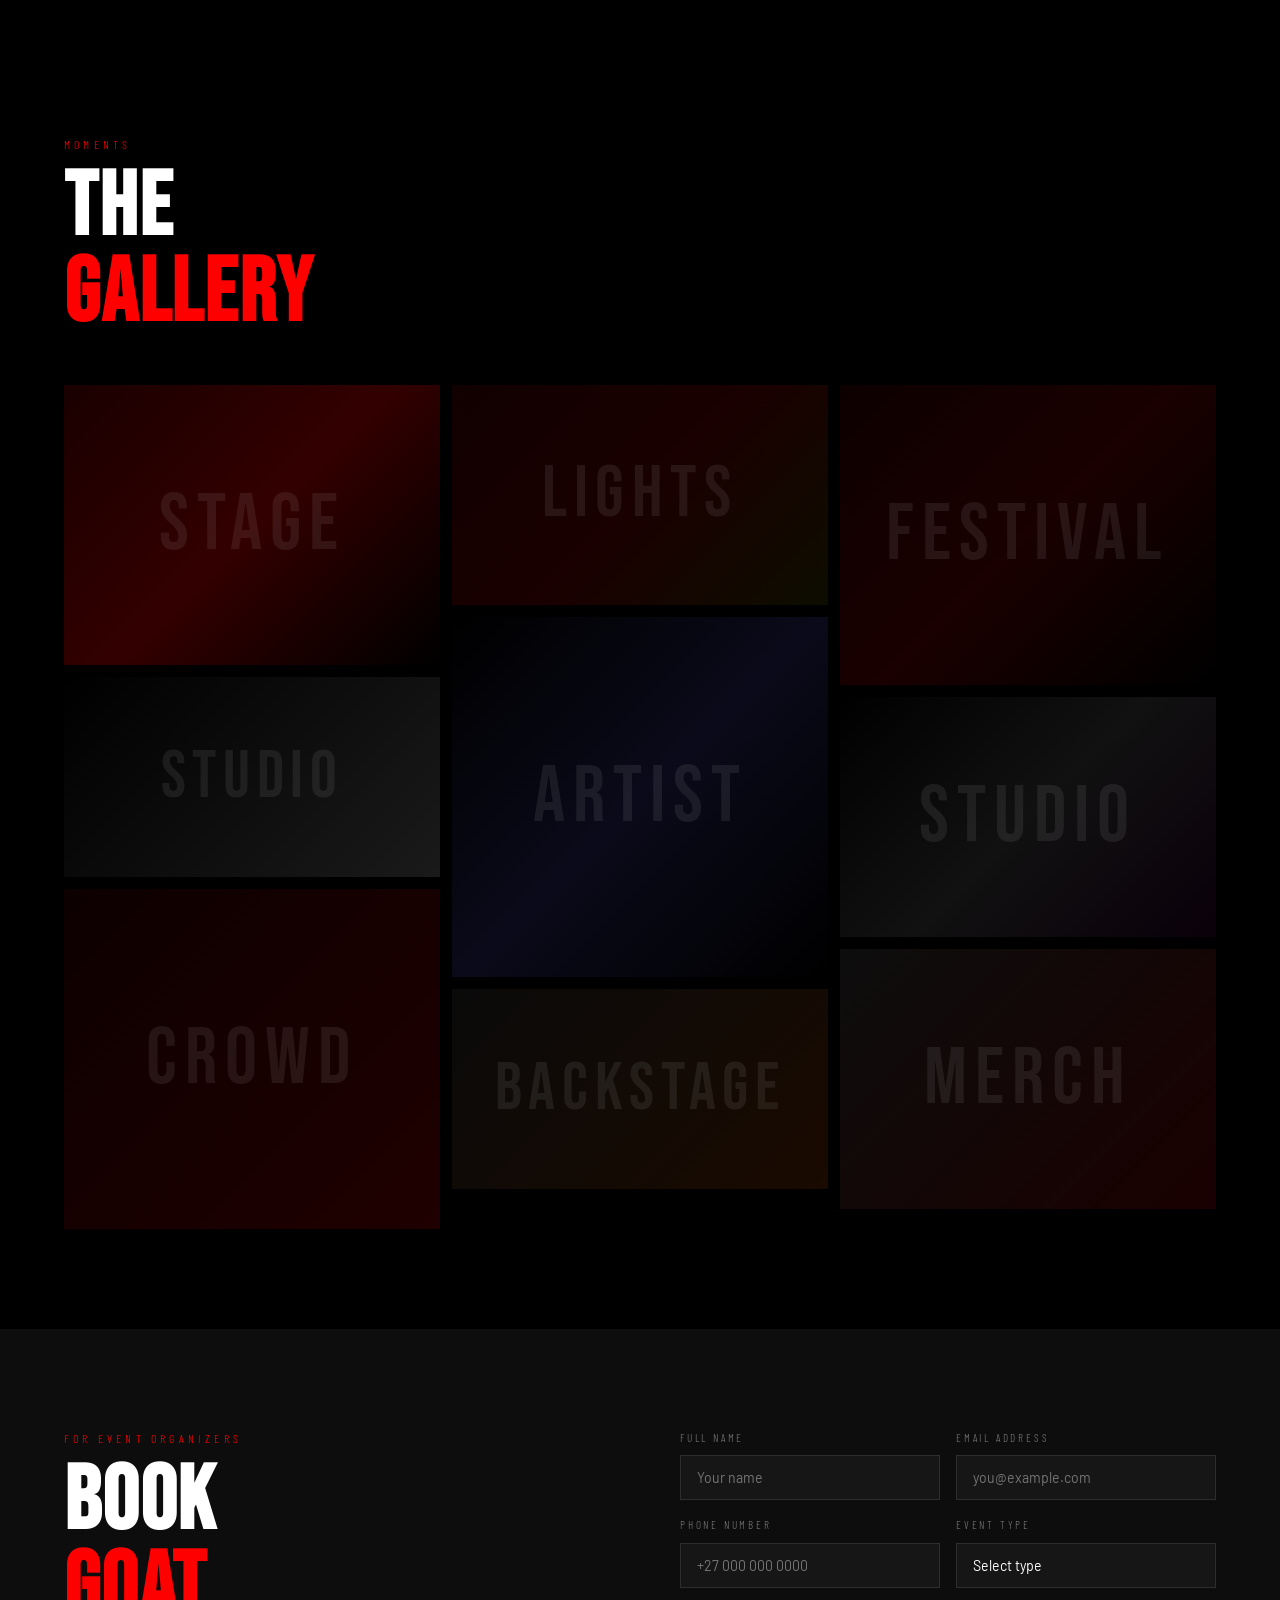
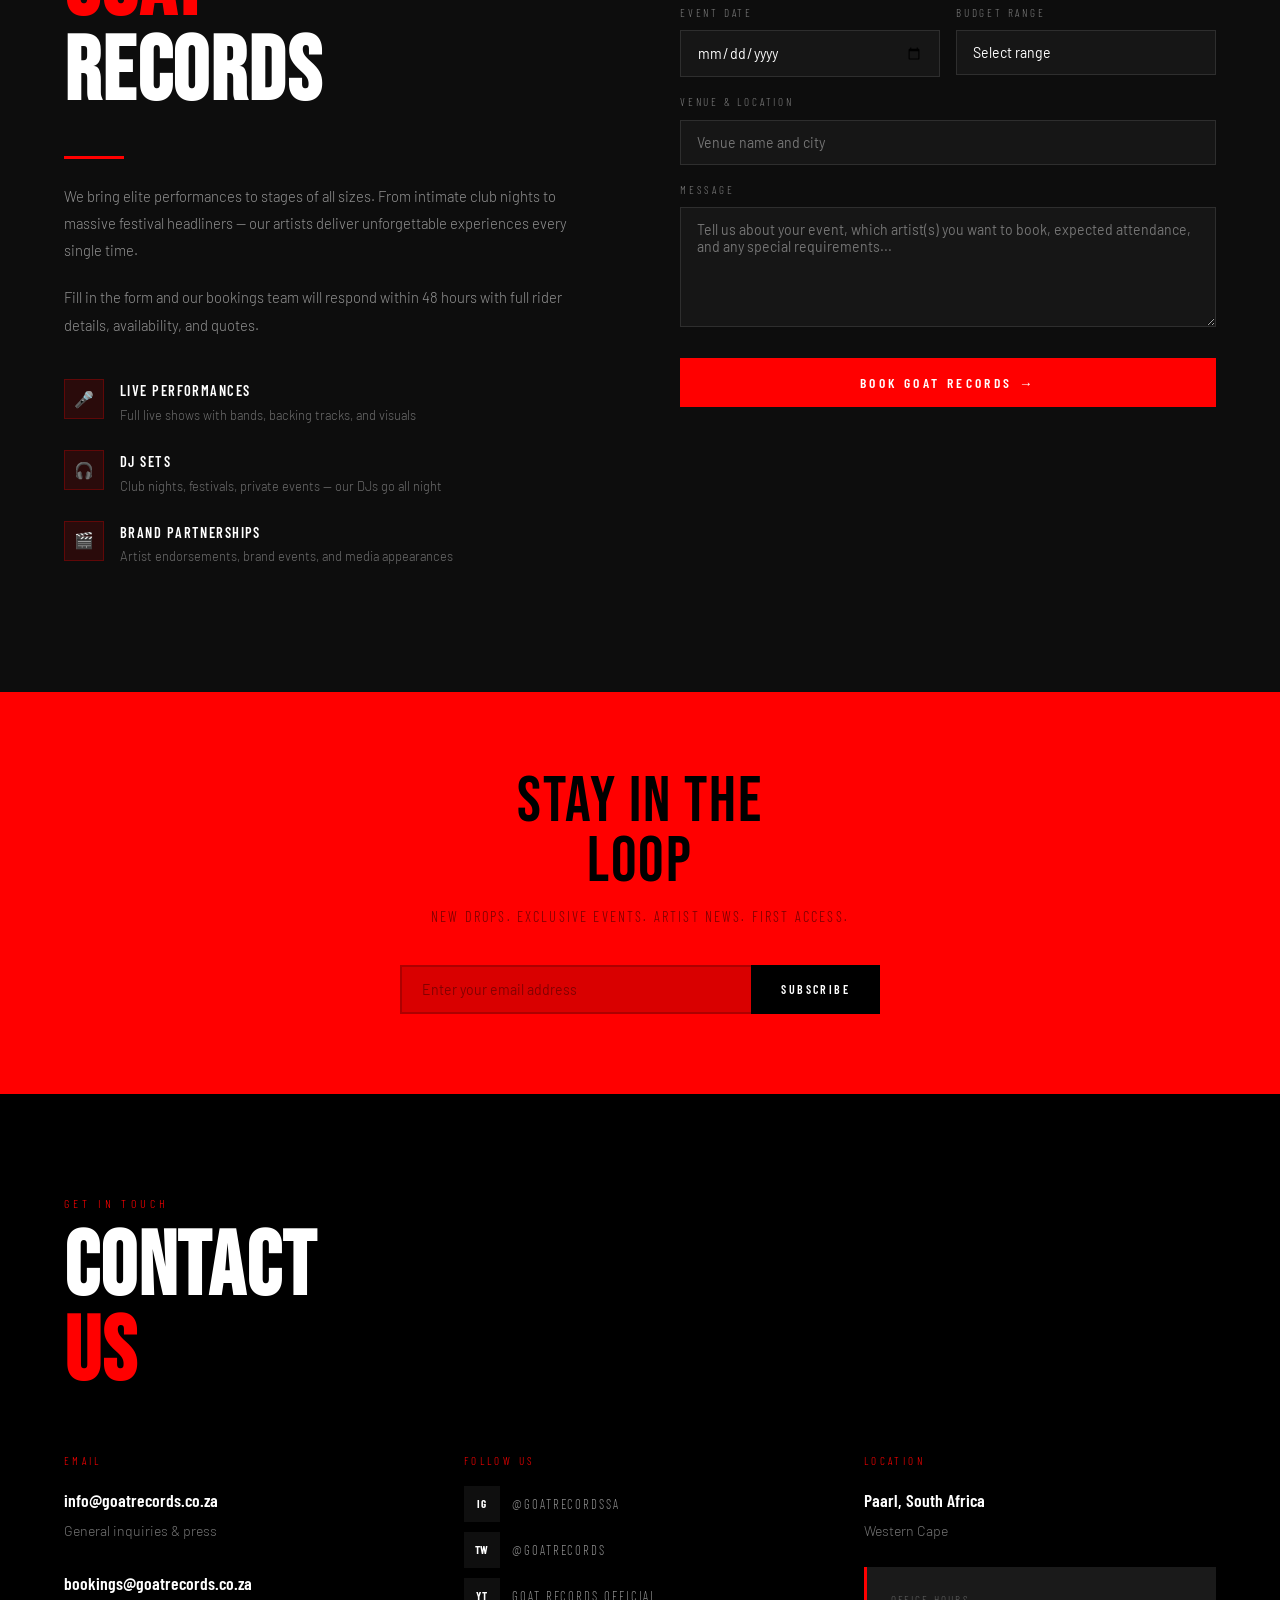
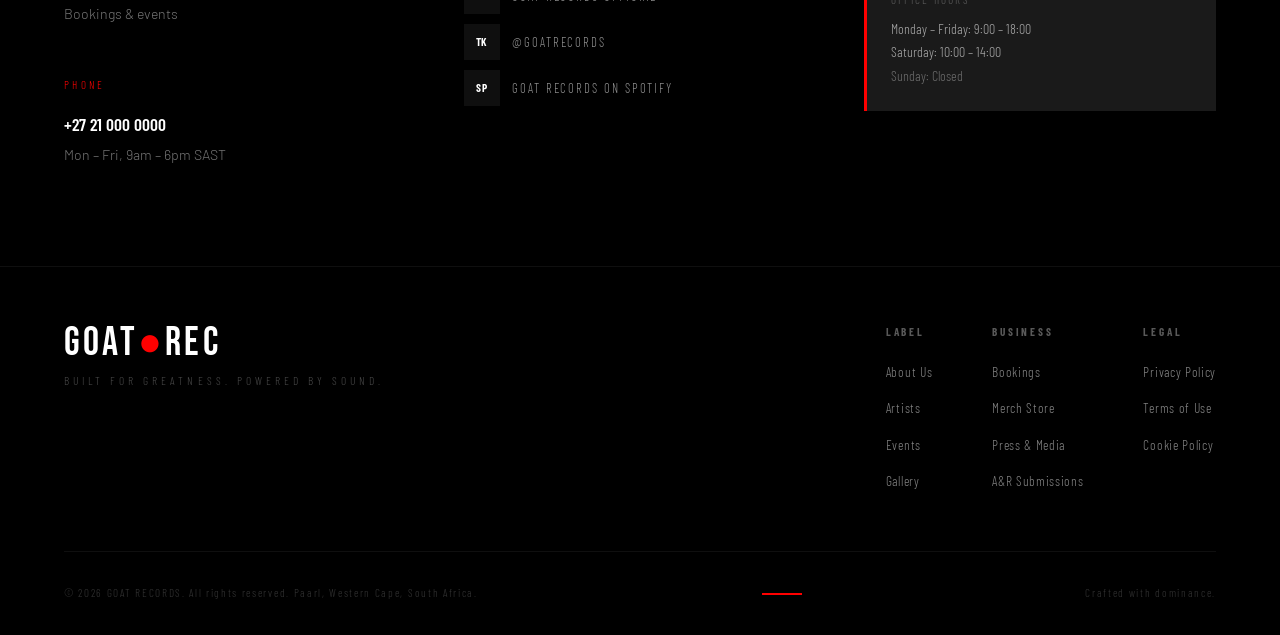
==== commit 9af078b0: "commited" ====
--- a/index.html
+++ b/index.html
@@ -1,14 +1,18 @@
 <!DOCTYPE html>
 <html lang="en">
+
 <head>
   <meta charset="UTF-8" />
   <meta name="viewport" content="width=device-width, initial-scale=1.0" />
   <title>GOAT RECORDS — Built for Greatness. Powered by Sound.</title>
-  <meta name="description" content="GOAT RECORDS — Premium record label discovering and building top-tier talent. Bookings, artists, events, and merch." />
+  <meta name="description"
+    content="GOAT RECORDS — Premium record label discovering and building top-tier talent. Bookings, artists, events, and merch." />
   <link rel="preconnect" href="https://fonts.googleapis.com" />
   <link rel="preconnect" href="https://fonts.gstatic.com" crossorigin />
-  <link href="https://fonts.googleapis.com/css2?family=Bebas+Neue&family=Barlow+Condensed:wght@300;400;600;700&family=Barlow:wght@300;400;500&display=swap" rel="stylesheet" />
-  
+  <link
+    href="https://fonts.googleapis.com/css2?family=Bebas+Neue&family=Barlow+Condensed:wght@300;400;600;700&family=Barlow:wght@300;400;500&display=swap"
+    rel="stylesheet" />
+
   <!-- CSS Stylesheets -->
   <link rel="stylesheet" href="css/variables.css" />
   <link rel="stylesheet" href="css/main.css" />
@@ -28,794 +32,897 @@
   <link rel="stylesheet" href="css/sections/music-player.css" />
   <link rel="stylesheet" href="css/responsive.css" />
 </head>
+
 <body>
 
-<!-- ─── NAVIGATION ─── -->
-<nav id="nav">
-  <a href="#hero" class="nav-logo">GOAT<span>●</span>REC</a>
-  <ul class="nav-links">
-    <li><a href="#featured-artist" style="color:var(--red)">LUDA G</a></li>
-    <li><a href="#about">About</a></li>
-    <li><a href="#artists">Artists</a></li>
-    <li><a href="#events">Events</a></li>
-    <li><a href="#merch">Merch</a></li>
-    <li><a href="#gallery">Gallery</a></li>
-    <li><a href="#bookings">Bookings</a></li>
-    <li><a href="#contact">Contact</a></li>
-  </ul>
-  <a href="#bookings" class="nav-cta">Book Now</a>
-  <div class="hamburger" id="hamburger">
-    <span></span><span></span><span></span>
+  <!-- ─── NAVIGATION ─── -->
+  <nav id="nav">
+    <a href="#hero" class="nav-logo">GOAT<span>●</span>REC</a>
+    <ul class="nav-links">
+      <li><a href="#about">About</a></li>
+      <li><a href="#artists">Artists</a></li>
+      <li><a href="#events">Events</a></li>
+      <li><a href="#merch">Merch</a></li>
+      <li><a href="#gallery">Gallery</a></li>
+      <li><a href="#bookings">Bookings</a></li>
+      <li><a href="#contact">Contact</a></li>
+    </ul>
+    <a href="#bookings" class="nav-cta">Book Now</a>
+    <div class="hamburger" id="hamburger">
+      <span></span><span></span><span></span>
+    </div>
+  </nav>
+
+  <!-- ─── MOBILE MENU ─── -->
+  <div class="mobile-menu" id="mobile-menu">
+
+    <a href="#about" onclick="closeMobile()">About</a>
+    <a href="#artists" onclick="closeMobile()">Artists</a>
+    <a href="#events" onclick="closeMobile()">Events</a>
+    <a href="#merch" onclick="closeMobile()">Merch</a>
+    <a href="#gallery" onclick="closeMobile()">Gallery</a>
+    <a href="#bookings" onclick="closeMobile()">Bookings</a>
+    <a href="#contact" onclick="closeMobile()">Contact</a>
   </div>
-</nav>
-
-<!-- ─── MOBILE MENU ─── -->
-<div class="mobile-menu" id="mobile-menu">
- 
-  <a href="#about" onclick="closeMobile()">About</a>
-  <a href="#artists" onclick="closeMobile()">Artists</a>
-  <a href="#events" onclick="closeMobile()">Events</a>
-  <a href="#merch" onclick="closeMobile()">Merch</a>
-  <a href="#gallery" onclick="closeMobile()">Gallery</a>
-  <a href="#bookings" onclick="closeMobile()">Bookings</a>
-  <a href="#contact" onclick="closeMobile()">Contact</a>
-</div>
-
-<!-- ─── HERO ─── -->
-<section id="hero">
-  <canvas id="hero-canvas"></canvas>
-  <div class="hero-overlay"></div>
-  <div class="hero-content">
-    <div class="hero-pre">Est. 2020 — The Pinnacle of Sound</div>
-    <h1 class="hero-title">
-      <span class="glitch" data-text="GOAT">GOAT</span><br/>
-      <span class="glitch" data-text="RECORDS">RECORDS</span>
-    </h1>
-    <p class="hero-sub">Built for Greatness. Powered by Sound.</p>
-    <div class="hero-ctas">
-      <a href="#bookings" class="btn btn-red"><span>Join the Label</span></a>
-      <a href="#bookings" class="btn btn-white"><span>Book Us</span></a>
+
+  <!-- ─── HERO ─── -->
+  <section id="hero">
+    <canvas id="hero-canvas"></canvas>
+    <div class="hero-overlay"></div>
+    <div class="hero-content">
+      <div class="hero-pre">Est. 2020 — The Pinnacle of Sound</div>
+      <h1 class="hero-title">
+        <span class="glitch" data-text="GOAT">GOAT</span><br />
+        <span class="glitch" data-text="RECORDS">RECORDS</span>
+      </h1>
+      <p class="hero-sub">Built for Greatness. Powered by Sound.</p>
+      <div class="hero-ctas">
+        <a href="#bookings" class="btn btn-red"><span>Join the Label</span></a>
+        <a href="#bookings" class="btn btn-white"><span>Book Us</span></a>
+      </div>
+    </div>
+    <div class="hero-scroll">
+      <div class="hero-scroll-line"></div>
+
+    </div>
+  </section>
+
+  <!-- ─── TICKER ─── -->
+  <div class="ticker-wrap" aria-hidden="true">
+    <div class="ticker-inner">
+      <span>GOAT RECORDS</span><span>★</span>
+      <span>BUILT FOR GREATNESS</span><span>★</span>
+      <span>POWERED BY SOUND</span><span>★</span>
+      <span>TOP TIER TALENT</span><span>★</span>
+      <span>GOAT RECORDS</span><span>★</span>
+      <span>BUILT FOR GREATNESS</span><span>★</span>
+      <span>POWERED BY SOUND</span><span>★</span>
+      <span>TOP TIER TALENT</span><span>★</span>
     </div>
   </div>
-  <div class="hero-scroll">
-    <div class="hero-scroll-line"></div>
-    <div class="hero-scroll-text">Scroll</div>
+
+  <!-- ─── FEATURED ARTIST: LUDA G ─── -->
+  <section id="featured-artist">
+    <div class="featured-inner">
+      <!-- Visual side -->
+      <div class="featured-visual">
+        <div class="featured-visual-bg"></div>
+        <div class="featured-visual-grid"></div>
+        <div class="featured-visual-glow"></div>
+        <div class="featured-rank">
+          <div class="featured-rank-badge">★ #1</div>
+          <div class="featured-rank-label">Lead Artist</div>
+        </div>
+        <div class="featured-monogram">
+          <img src="assets/img/luda g poster pic.jpg" alt="">
+          <div class="featured-monogram-img" style="background-image: url('images/luda g poster pic.jpg');"></div>
+        </div>
+        <div class="featured-vinyl">
+        </div>
+        <!-- Background -->
+        <div class="featured-bg" style="background-image: url('images/luda g poster pic.jpg');"></div>
+
+        <!-- Overlay -->
+        <div class="featured-overlay"></div>
+        <!-- Content side -->
+        <div class="featured-content fade-in">
+          <div class="featured-tag">Featured Artist</div>
+          <h2 class="featured-name">
+            LUDA
+            <span class="highlight">G</span>
+          </h2>
+          <div class="featured-genre-bar">
+            <span class="featured-genre-pill">Rap</span>
+            <div class="featured-genre-dot"></div>
+            <span class="featured-genre-pill">Hip-Hop</span>
+            <div class="featured-genre-dot"></div>
+            <span class="featured-genre-pill">Paarl , 7646</span>
+          </div>
+          <p class="featured-bio">
+            Born and raised in the streets of Paarl, LUDA G is the cornerstone of GOAT RECORDS. His razor-sharp
+            lyricism,
+            cinematic delivery, and relentless work ethic have made him the face of a new generation of South African
+            rap.
+            From local open mics to packed venues — every bar he drops is built to last.
+          </p>
+          <div class="featured-stats">
+            <div>
+              <div class="featured-stat-num">50+</div>
+              <div class="featured-stat-label">Tracks Released</div>
+            </div>
+            <div>
+              <div class="featured-stat-num">50K+</div>
+              <div class="featured-stat-label">Monthly Listeners</div>
+            </div>
+            <div>
+              <div class="featured-stat-num">3</div>
+              <div class="featured-stat-label">Years Active</div>
+            </div>
+          </div>
+          <div class="featured-ctas">
+            <a href="#bookings" class="btn btn-red"><span>Book LUDA G</span></a>
+            <a href="#artists" class="btn btn-white"><span>Full Roster</span></a>
+          </div>
+          <div class="featured-socials">
+            <a href="#" class="artist-social">IG</a>
+            <a href="#" class="artist-social">TW</a>
+            <a href="#" class="artist-social">SC</a>
+            <a href="#" class="artist-social">SP</a>
+            <a href="#" class="artist-social">YT</a>
+          </div>
+        </div>
+      </div>
+  </section>
+
+  <!-- ─── ABOUT ─── -->
+  <section class="section" id="about">
+    <div class="about-visual fade-in">
+      <div class="about-img-frame">
+        <div class="about-img-inner">GOAT</div>
+      </div>
+      <div class="about-badge">
+        <div class="about-badge-num">5+</div>
+        <div class="about-badge-text">Years Strong</div>
+      </div>
+    </div>
+    <div class="about-text fade-in">
+      <div class="section-label">Our Story</div>
+      <h2 class="section-title">We Don't<br /><span class="red">Follow</span><br />Trends.</h2>
+      <div class="divider"></div>
+      <p>GOAT RECORDS was born from one relentless vision: to build the most dominant music label on the continent. We
+        don't chase charts — we create them. Founded by artists, for artists, we operate at the intersection of raw
+        talent and strategic excellence.</p>
+      <p>From underground cyphers to main-stage headliners, every act we sign carries the GOAT standard — unbothered,
+        undeniable, and undeniably elite. Our roster spans hip-hop, Afrobeats, electronic, and beyond.</p>
+      <p>We don't just sign artists. We build legacies.</p>
+      <a href="#artists" class="btn btn-red" style="margin-top:24px"><span>Meet Our Artists</span></a>
+      <div class="about-stats">
+        <div>
+          <div class="stat-num">40+</div>
+          <div class="stat-label">Artists Signed</div>
+        </div>
+        <div>
+          <div class="stat-num">200M</div>
+          <div class="stat-label">Streams Global</div>
+        </div>
+        <div>
+          <div class="stat-num">80+</div>
+          <div class="stat-label">Events/Year</div>
+        </div>
+      </div>
+    </div>
+  </section>
+
+  <!-- ─── ARTISTS ─── -->
+  <section class="section" id="artists">
+    <div class="artists-header fade-in">
+      <div>
+        <div class="section-label">The Roster</div>
+        <h2 class="section-title">Our<br /><span class="red">Artists</span></h2>
+      </div>
+      <a href="#bookings" class="btn btn-red"><span>Join the Roster</span></a>
+    </div>
+    <div class="artists-grid">
+      <!-- LUDA G — FEATURED LEAD ARTIST -->
+      <div class="artist-card luda-wide fade-in"
+        style="grid-column: span 2; display:grid; grid-template-columns:1fr 1fr; min-height:320px;">
+        <div class="artist-card-img" style="padding-top:0; min-height:320px;">
+          <div class="artist-card-img-inner" style="position:relative; height:100%;">
+            <!-- ========================================== -->
+            <!-- 🖼️ ⬇️ ADD "LUDA G" (LG) IMAGE HERE ⬇️ 🖼️ -->
+            <!-- HOW TO DO IT: -->
+            <!-- 1. Delete the "LG" text inside the div below -->
+            <!-- 2. Replace the background style completely with: -->
+            <!--    style="height:100%; background-image: url('assets/img/YOUR_IMAGE.jpg'); background-size: cover; background-position: center; position:relative;" -->
+            <div class="artist-avatar"
+              style="height:100%; background-image: url('images/luda g poster pic.jpg'); background-size: cover; background-position: center; position:relative;">
+              <div
+                style="position:absolute;top:16px;left:16px;background:var(--red);font-family:var(--font-cond);font-size:0.6rem;letter-spacing:0.25em;text-transform:uppercase;padding:4px 12px;color:#fff;">
+                ★ Lead Artist</div>
+            </div>
+          </div>
+        </div>
+        <div
+          style="position:relative; background:var(--gray); display:flex; flex-direction:column; justify-content:center; padding:40px; border-left:3px solid var(--red);">
+          <span class="status-badge status-signed" style="align-self:flex-start;">Signed</span>
+          <div class="artist-name" style="font-size:3.2rem; margin-top:4px;">LUDA G</div>
+          <div class="artist-genre" style="font-size:0.8rem; margin-bottom:16px;">Rap / Hip-Hop — Paarl, SA</div>
+          <p class="artist-bio" style="max-width:400px; opacity:1; color:rgba(255,255,255,0.65);">The cornerstone of
+            GOAT RECORDS. LUDA G's razor-sharp lyricism and cinematic delivery define the new sound coming out of Paarl.
+            Every verse hits like a statement.</p>
+          <div class="artist-socials" style="justify-content:flex-start; margin-top:16px;">
+            <a href="#" class="artist-social">IG</a>
+            <a href="#" class="artist-social">TW</a>
+            <a href="#" class="artist-social">SC</a>
+            <a href="#" class="artist-social">SP</a>
+            <a href="#" class="artist-social">YT</a>
+          </div>
+          <a href="#bookings" class="btn btn-red" style="align-self:flex-start; margin-top:24px;"><span>Book LUDA
+              G</span></a>
+        </div>
+      </div>
+      <div class="artist-card fade-in">
+        <div class="artist-card-img">
+          <div class="artist-card-img-inner">
+            <!-- ========================================================== -->
+            <!-- 🖼️ ⬇️ ARTIST IMAGE: KINGSTON / DJ-LES ⬇️ 🖼️                 -->
+            <!-- HOW TO ADD IMAGE: Just put the image name inside src=""    -->
+            <!-- Example: src="images/dj_les.jpg"                           -->
+            <!-- ========================================================== -->
+            <img class="easy-image" src="" alt="DJ-LES">
+
+            <!-- FALLBACK TEXT (Shows automatically if NO image is added above) -->
+            <div class="artist-avatar" style="background: linear-gradient(135deg,#1a0000,#330000);">DJ-LES</div>
+          </div>
+        </div>
+        <div class="artist-overlay">
+          <span class="status-badge status-signed">Signed</span>
+          <div class="artist-name">DJ-LES</div>
+          <div class="artist-genre"> Hip-Hop, Rnb, Amapiano</div>
+        </div>
+        <div class="artist-overlay-detail">
+          <span class="status-badge status-signed">Signed</span>
+          <div class="artist-name" style="font-size:1.4rem;">DJ-LES</div>
+          <div class="artist-genre">Hip-Hop, Rnb, Amapiano</div>
+          <p class="artist-bio">Multi-platinum selling artist with a signature Afro-fusion sound. 3 albums, 40M+ streams
+            and counting.</p>
+          <div class="artist-socials">
+            <a href="#" class="artist-social">IG</a>
+            <a href="#" class="artist-social">TW</a>
+            <a href="#" class="artist-social">SC</a>
+          </div>
+        </div>
+      </div>
+
+      <div class="artist-card fade-in">
+        <div class="artist-card-img">
+          <div class="artist-card-img-inner">
+            <!-- ========================================================== -->
+            <!-- 🖼️ ⬇️ ARTIST IMAGE: KAY_MEDUSA ⬇️ 🖼️                       -->
+            <!-- HOW TO ADD IMAGE: Just put the image name inside src=""    -->
+            <!-- Example: src="images/kay_medusa.jpg"                       -->
+            <!-- ========================================================== -->
+            <img class="easy-image" src="images/kaymedusa.jpg" alt="Kay_medusa">
+
+            <!-- FALLBACK TEXT (Shows automatically if NO image is added above) -->
+            <div class="artist-avatar" style="background: linear-gradient(135deg,#000011,#000033);">KAY</div>
+          </div>
+        </div>
+        <div class="artist-overlay">
+          <span class="status-badge status-signed">Signed</span>
+          <div class="artist-name">KAY_MEDUSA</div>
+          <div class="artist-genre">Female Rapper</div>
+        </div>
+        <div class="artist-overlay-detail">
+          <span class="status-badge status-signed">Signed</span>
+          <div class="artist-name" style="font-size:1.4rem;">KAY_MEDUSA</div>
+          <div class="artist-genre">Female Rapper</div>
+          <p class="artist-bio">Making history as the first female rapper in SA under the GOAT RECORDS banner.
+            Untouchable flow and groundbreaking energy.</p>
+          <div class="artist-socials">
+            <a href="#" class="artist-social">IG</a>
+            <a href="#" class="artist-social">TW</a>
+            <a href="#" class="artist-social">YT</a>
+          </div>
+        </div>
+      </div>
+
+      <div class="artist-card fade-in">
+        <div class="artist-card-img">
+          <div class="artist-card-img-inner">
+            <!-- ========================================================== -->
+            <!-- 🖼️ ⬇️ ARTIST IMAGE: GEO FLAME ⬇️ 🖼️                        -->
+            <!-- HOW TO ADD IMAGE: Just put the image name inside src=""    -->
+            <!-- Example: src="images/geo_flame.jpg"                        -->
+            <!-- ========================================================== -->
+            <img class="easy-image" src="" alt="Geo Flame">
+
+            <!-- FALLBACK TEXT (Shows automatically if NO image is added above) -->
+            <div class="artist-avatar" style="background: linear-gradient(135deg,#001100,#002200);">GEO</div>
+          </div>
+        </div>
+        <div class="artist-overlay">
+          <span class="status-badge status-signed">Signed</span>
+          <div class="artist-name">GEO FLAME</div>
+          <div class="artist-genre">R&B / Soul</div>
+        </div>
+        <div class="artist-overlay-detail">
+          <span class="status-badge status-signed">Signed</span>
+          <div class="artist-name" style="font-size:1.4rem;">GEO FLAME</div>
+          <div class="artist-genre">R&B / Soul — Paarl</div>
+          <p class="artist-bio">Hailing from Paarl, Geo Flame brings the smoothest R&B and soul to the label. His vocal
+            depth and emotional delivery are unmatched.</p>
+          <div class="artist-socials">
+            <a href="#" class="artist-social">IG</a>
+            <a href="#" class="artist-social">SC</a>
+            <a href="#" class="artist-social">SP</a>
+          </div>
+        </div>
+      </div>
+
+      <div class="artist-card fade-in">
+        <div class="artist-card-img">
+          <div class="artist-card-img-inner">
+            <!-- ========================================================== -->
+            <!-- 🖼️ ⬇️ ARTIST IMAGE: YOUNG ⬇️ 🖼️                            -->
+            <!-- HOW TO ADD IMAGE: Just put the image name inside src=""    -->
+            <!-- Example: src="images/young.jpg"                            -->
+            <!-- ========================================================== -->
+            <img class="easy-image" src="" alt="young">
+
+            <!-- FALLBACK TEXT (Shows automatically if NO image is added above) -->
+            <div class="artist-avatar" style="background: linear-gradient(135deg,#110011,#220022);">YNG</div>
+          </div>
+        </div>
+        <div class="artist-overlay">
+          <span class="status-badge status-signed">Signed</span>
+          <div class="artist-name">YOUNG</div>
+          <div class="artist-genre">Rap / Soul</div>
+        </div>
+        <div class="artist-overlay-detail">
+          <span class="status-badge status-signed">Signed</span>
+          <div class="artist-name" style="font-size:1.4rem;">YOUNG</div>
+          <div class="artist-genre">Rap / Soul</div>
+          <p class="artist-bio">The perfect blend of raw rap energy and smooth soul. young brings a unique and versatile
+            sound to the GOAT roster.</p>
+          <div class="artist-socials">
+            <a href="#" class="artist-social">IG</a>
+            <a href="#" class="artist-social">TW</a>
+            <a href="#" class="artist-social">YT</a>
+          </div>
+        </div>
+      </div>
+
+      <div class="artist-card fade-in">
+        <div class="artist-card-img">
+          <div class="artist-card-img-inner">
+            <!-- ========================================================== -->
+            <!-- 🖼️ ⬇️ ARTIST IMAGE: YOUNG OG ⬇️ 🖼️                         -->
+            <!-- HOW TO ADD IMAGE: Just put the image name inside src=""    -->
+            <!-- Example: src="images/young_og.jpg"                         -->
+            <!-- ========================================================== -->
+            <img class="easy-image" src="" alt="Young OG">
+
+            <!-- FALLBACK TEXT (Shows automatically if NO image is added above) -->
+            <div class="artist-avatar" style="background: linear-gradient(135deg,#111100,#222200);">Y-OG</div>
+          </div>
+        </div>
+        <div class="artist-overlay">
+          <span class="status-badge status-signed">Signed</span>
+          <div class="artist-name">YOUNG OG</div>
+          <div class="artist-genre">Rap / Hip-Hop / R&B</div>
+        </div>
+        <div class="artist-overlay-detail">
+          <span class="status-badge status-signed">Signed</span>
+          <div class="artist-name" style="font-size:1.4rem;">YOUNG OG</div>
+          <div class="artist-genre">Rap / Hip-Hop / R&B</div>
+          <p class="artist-bio">A versatile powerhouse who effortlessly bridges the gap between hard-hitting rap verses
+            and melodic R&B hooks.</p>
+          <div class="artist-socials">
+            <a href="#" class="artist-social">IG</a>
+            <a href="#" class="artist-social">TW</a>
+          </div>
+        </div>
+      </div>
+
+      <div class="artist-card fade-in">
+        <div class="artist-card-img">
+          <div class="artist-card-img-inner">
+            <!-- ========================================================== -->
+            <!-- 🖼️ ⬇️ ARTIST IMAGE: BLXCKOUT ⬇️ 🖼️                         -->
+            <!-- HOW TO ADD IMAGE: Just put the image name inside src=""    -->
+            <!-- Example: src="images/blxckout.jpg"                         -->
+            <!-- ========================================================== -->
+            <img class="easy-image" src="" alt="BLXCKOUT">
+
+            <!-- FALLBACK TEXT (Shows automatically if NO image is added above) -->
+            <div class="artist-avatar" style="background: linear-gradient(135deg,#0d0000,#1a0a00);">BLCK</div>
+          </div>
+        </div>
+        <div class="artist-overlay">
+          <span class="status-badge status-upcoming">Upcoming</span>
+          <div class="artist-name">BLXCKOUT</div>
+          <div class="artist-genre">Gqom / Club</div>
+        </div>
+        <div class="artist-overlay-detail">
+          <span class="status-badge status-upcoming">Upcoming</span>
+          <div class="artist-name" style="font-size:1.4rem;">BLXCKOUT</div>
+          <div class="artist-genre">Gqom / Club</div>
+          <p class="artist-bio">Pure Durban energy meeting next-level production. The clubs shut down when BLXCKOUT
+            drops a set.</p>
+          <div class="artist-socials">
+            <a href="#" class="artist-social">IG</a>
+            <a href="#" class="artist-social">SC</a>
+          </div>
+        </div>
+      </div>
+    </div>
+  </section>
+
+  <!-- ─── EVENTS ─── -->
+  <section class="section" id="events">
+    <div class="fade-in">
+      <div class="section-label">Live Performances</div>
+      <h2 class="section-title">Tour<br /><span class="red">Dates</span></h2>
+    </div>
+    <div class="events-grid fade-in">
+      <div class="event-row">
+        <div class="event-date">
+          <div class="event-day">04</div>
+          <div class="event-month">Apr 2026</div>
+        </div>
+        <div class="event-info">
+          <div class="event-title">GOAT RECORDS SHOWCASE</div>
+          <div class="event-venue">Pearl Valley, Paarl — Western Cape, SA</div>
+          <div class="event-tags">
+            <span class="event-tag">Live Show</span>
+            <span class="event-tag">All Artists</span>
+          </div>
+        </div>
+        <div class="event-action">
+          <a href="#bookings" class="btn btn-red" style="padding:10px 24px"><span>Get Tickets</span></a>
+        </div>
+      </div>
+
+      <div class="event-row">
+        <div class="event-date">
+          <div class="event-day">12</div>
+          <div class="event-month">Apr 2026</div>
+        </div>
+        <div class="event-info">
+          <div class="event-title">LUDA G — PAARL HOMECOMING</div>
+          <div class="event-venue">Bolandse Kloof, Paarl — Western Cape, SA</div>
+          <div class="event-tags">
+            <span class="event-tag">Headline</span>
+            <span class="event-tag">Rap</span>
+          </div>
+        </div>
+        <div class="event-action">
+          <a href="#bookings" class="btn btn-red" style="padding:10px 24px"><span>Get Tickets</span></a>
+        </div>
+      </div>
+
+      <div class="event-row">
+        <div class="event-date">
+          <div class="event-day">25</div>
+          <div class="event-month">Apr 2026</div>
+        </div>
+        <div class="event-info">
+          <div class="event-title">DÆMON B2B SET</div>
+          <div class="event-venue">Fabric, London — United Kingdom</div>
+          <div class="event-tags">
+            <span class="event-tag">DJ Set</span>
+            <span class="event-tag">Electronic</span>
+          </div>
+        </div>
+        <div class="event-action">
+          <a href="#bookings" class="btn btn-white" style="padding:10px 24px"><span>Sold Out</span></a>
+        </div>
+      </div>
+
+      <div class="event-row">
+        <div class="event-date">
+          <div class="event-day">09</div>
+          <div class="event-month">May 2026</div>
+        </div>
+        <div class="event-info">
+          <div class="event-title">RXGE — RAGE TOUR</div>
+          <div class="event-venue">Lyric Theatre, Johannesburg — South Africa</div>
+          <div class="event-tags">
+            <span class="event-tag">Trap</span>
+            <span class="event-tag">Tour</span>
+          </div>
+        </div>
+        <div class="event-action">
+          <a href="#bookings" class="btn btn-red" style="padding:10px 24px"><span>Get Tickets</span></a>
+        </div>
+      </div>
+
+      <div class="event-row">
+        <div class="event-date">
+          <div class="event-day">22</div>
+          <div class="event-month">May 2026</div>
+        </div>
+        <div class="event-info">
+          <div class="event-title">ZΛRΛ NOIR — DEBUT SHOWCASE</div>
+          <div class="event-venue">The Grand, Nairobi — Kenya</div>
+          <div class="event-tags">
+            <span class="event-tag">R&B</span>
+            <span class="event-tag">Debut</span>
+          </div>
+        </div>
+        <div class="event-action">
+          <a href="#bookings" class="btn btn-red" style="padding:10px 24px"><span>Get Tickets</span></a>
+        </div>
+      </div>
+
+      <div class="event-row">
+        <div class="event-date">
+          <div class="event-day">14</div>
+          <div class="event-month">Jun 2026</div>
+        </div>
+        <div class="event-info">
+          <div class="event-title">GOAT RECORDS FESTIVAL</div>
+          <div class="event-venue">Dal Josaphat Oval, Paarl — Western Cape, SA</div>
+          <div class="event-tags">
+            <span class="event-tag">Festival</span>
+            <span class="event-tag">All Roster</span>
+            <span class="event-tag">Outdoor</span>
+          </div>
+        </div>
+        <div class="event-action">
+          <a href="#bookings" class="btn btn-red" style="padding:10px 24px"><span>Get Tickets</span></a>
+        </div>
+      </div>
+    </div>
+  </section>
+
+  <!-- ─── MERCH ─── -->
+  <section class="section" id="merch">
+    <div class="fade-in"
+      style="display:flex;justify-content:space-between;align-items:flex-end;margin-bottom:56px;flex-wrap:wrap;gap:20px">
+      <div>
+        <div class="section-label">Official Store</div>
+        <h2 class="section-title">Merch<br /><span class="red">Drop</span></h2>
+      </div>
+      <a href="#" class="btn btn-red"><span>View All</span></a>
+    </div>
+    <div class="merch-grid">
+      <div class="merch-card fade-in">
+        <div class="merch-new">New</div>
+        <div class="merch-img">
+          <div class="merch-img-inner"
+            style="background:linear-gradient(135deg,#1a1a1a,#2a2a2a);flex-direction:column;gap:8px;">
+            <div style="font-family:var(--font-display);font-size:4rem;color:rgba(255,0,0,0.6);">G</div>
+            <div
+              style="font-family:var(--font-cond);font-size:0.65rem;letter-spacing:0.3em;color:rgba(255,255,255,0.2);">
+              HOODIE</div>
+          </div>
+        </div>
+        <div class="merch-body">
+          <div class="merch-name">Classic Logo Hoodie</div>
+          <div class="merch-desc">Premium heavyweight fleece — Black / Red</div>
+          <div class="merch-footer">
+            <div class="merch-price">R750<span> ZAR</span></div>
+            <button class="merch-buy">Buy Now</button>
+          </div>
+        </div>
+      </div>
+
+      <div class="merch-card fade-in">
+        <div class="merch-img">
+          <div class="merch-img-inner"
+            style="background:linear-gradient(135deg,#110000,#220000);flex-direction:column;gap:8px;">
+            <div
+              style="font-family:var(--font-display);font-size:2.5rem;color:rgba(255,0,0,0.55);letter-spacing:0.05em;">
+              GOAT</div>
+            <div
+              style="font-family:var(--font-cond);font-size:0.65rem;letter-spacing:0.3em;color:rgba(255,255,255,0.2);">
+              TEE</div>
+          </div>
+        </div>
+        <div class="merch-body">
+          <div class="merch-name">Bold Logo Tee</div>
+          <div class="merch-desc">100% ringspun cotton — Washed Black</div>
+          <div class="merch-footer">
+            <div class="merch-price">R420<span> ZAR</span></div>
+            <button class="merch-buy">Buy Now</button>
+          </div>
+        </div>
+      </div>
+
+      <div class="merch-card fade-in">
+        <div class="merch-new">New</div>
+        <div class="merch-img">
+          <div class="merch-img-inner"
+            style="background:linear-gradient(135deg,#0d0d0d,#1a1a1a);flex-direction:column;gap:8px;">
+            <div style="font-family:var(--font-display);font-size:3rem;color:rgba(255,0,0,0.5);">●</div>
+            <div
+              style="font-family:var(--font-cond);font-size:0.65rem;letter-spacing:0.3em;color:rgba(255,255,255,0.2);">
+              SNAPBACK</div>
+          </div>
+        </div>
+        <div class="merch-body">
+          <div class="merch-name">GOAT Snapback Cap</div>
+          <div class="merch-desc">Structured 6-panel — Black / Red embroidery</div>
+          <div class="merch-footer">
+            <div class="merch-price">R380<span> ZAR</span></div>
+            <button class="merch-buy">Buy Now</button>
+          </div>
+        </div>
+      </div>
+
+      <div class="merch-card fade-in">
+        <div class="merch-img">
+          <div class="merch-img-inner"
+            style="background:linear-gradient(135deg,#200000,#300000);flex-direction:column;gap:8px;">
+            <div style="font-family:var(--font-display);font-size:2.5rem;color:rgba(255,0,0,0.5);">RECORDS</div>
+            <div
+              style="font-family:var(--font-cond);font-size:0.65rem;letter-spacing:0.3em;color:rgba(255,255,255,0.2);">
+              JACKET</div>
+          </div>
+        </div>
+        <div class="merch-body">
+          <div class="merch-name">Varsity Jacket</div>
+          <div class="merch-desc">Limited edition — Black wool / Red leather sleeves</div>
+          <div class="merch-footer">
+            <div class="merch-price">R1,800<span> ZAR</span></div>
+            <button class="merch-buy">Buy Now</button>
+          </div>
+        </div>
+      </div>
+    </div>
+  </section>
+
+  <!-- ─── GALLERY ─── -->
+  <section class="section" id="gallery">
+    <div class="fade-in" style="margin-bottom:48px">
+      <div class="section-label">Moments</div>
+      <h2 class="section-title">The<br /><span class="red">Gallery</span></h2>
+    </div>
+    <div class="gallery-grid fade-in" id="gallery-grid">
+      <!-- Gallery items generated by JS -->
+    </div>
+  </section>
+
+  <!-- ─── LIGHTBOX ─── -->
+  <div id="lightbox">
+    <div class="lightbox-close" id="lb-close">✕</div>
+    <div class="lightbox-content" id="lb-content"></div>
   </div>
-</section>
-
-<!-- ─── TICKER ─── -->
-<div class="ticker-wrap" aria-hidden="true">
-  <div class="ticker-inner">
-    <span>GOAT RECORDS</span><span>★</span>
-    <span>BUILT FOR GREATNESS</span><span>★</span>
-    <span>POWERED BY SOUND</span><span>★</span>
-    <span>TOP TIER TALENT</span><span>★</span>
-    <span>GOAT RECORDS</span><span>★</span>
-    <span>BUILT FOR GREATNESS</span><span>★</span>
-    <span>POWERED BY SOUND</span><span>★</span>
-    <span>TOP TIER TALENT</span><span>★</span>
-  </div>
-</div>
-
-<!-- ─── FEATURED ARTIST: LUDA G ─── -->
-<section id="featured-artist">
-  <div class="featured-inner">
-    <!-- Visual side -->
-    <div class="featured-visual">
-      <div class="featured-visual-bg"></div>
-      <div class="featured-visual-grid"></div>
-      <div class="featured-visual-glow"></div>
-      <div class="featured-rank">
-        <div class="featured-rank-badge">★ #1</div>
-        <div class="featured-rank-label">Lead Artist</div>
-      </div>
-      <div class="featured-monogram">
-        <div class="featured-monogram-text">LG</div>
-      </div>
-      <div class="featured-vinyl"></div>
-    </div>
-    <!-- Content side -->
-    <div class="featured-content fade-in">
-      <div class="featured-tag">Featured Artist</div>
-      <h2 class="featured-name">
-        LUDA
-        <span class="highlight">G</span>
-      </h2>
-      <div class="featured-genre-bar">
-        <span class="featured-genre-pill">Rap</span>
-        <div class="featured-genre-dot"></div>
-        <span class="featured-genre-pill">Hip-Hop</span>
-        <div class="featured-genre-dot"></div>
-        <span class="featured-genre-pill">Paarl , 7646</span>
-      </div>
-      <p class="featured-bio">
-        Born and raised in the streets of Paarl, LUDA G is the cornerstone of GOAT RECORDS. His razor-sharp lyricism, cinematic delivery, and relentless work ethic have made him the face of a new generation of South African rap. From local open mics to packed venues — every bar he drops is built to last.
-      </p>
-      <div class="featured-stats">
-        <div>
-          <div class="featured-stat-num">12+</div>
-          <div class="featured-stat-label">Tracks Released</div>
-        </div>
-        <div>
-          <div class="featured-stat-num">50K+</div>
-          <div class="featured-stat-label">Monthly Listeners</div>
-        </div>
-        <div>
-          <div class="featured-stat-num">3</div>
-          <div class="featured-stat-label">Years Active</div>
-        </div>
-      </div>
-      <div class="featured-ctas">
-        <a href="#bookings" class="btn btn-red"><span>Book LUDA G</span></a>
-        <a href="#artists" class="btn btn-white"><span>Full Roster</span></a>
-      </div>
-      <div class="featured-socials">
-        <a href="#" class="artist-social">IG</a>
-        <a href="#" class="artist-social">TW</a>
-        <a href="#" class="artist-social">SC</a>
-        <a href="#" class="artist-social">SP</a>
-        <a href="#" class="artist-social">YT</a>
-      </div>
-    </div>
-  </div>
-</section>
-
-<!-- ─── ABOUT ─── -->
-<section class="section" id="about">
-  <div class="about-visual fade-in">
-    <div class="about-img-frame">
-      <div class="about-img-inner">GOAT</div>
-    </div>
-    <div class="about-badge">
-      <div class="about-badge-num">5+</div>
-      <div class="about-badge-text">Years Strong</div>
-    </div>
-  </div>
-  <div class="about-text fade-in">
-    <div class="section-label">Our Story</div>
-    <h2 class="section-title">We Don't<br/><span class="red">Follow</span><br/>Trends.</h2>
-    <div class="divider"></div>
-    <p>GOAT RECORDS was born from one relentless vision: to build the most dominant music label on the continent. We don't chase charts — we create them. Founded by artists, for artists, we operate at the intersection of raw talent and strategic excellence.</p>
-    <p>From underground cyphers to main-stage headliners, every act we sign carries the GOAT standard — unbothered, undeniable, and undeniably elite. Our roster spans hip-hop, Afrobeats, electronic, and beyond.</p>
-    <p>We don't just sign artists. We build legacies.</p>
-    <a href="#artists" class="btn btn-red" style="margin-top:24px"><span>Meet Our Artists</span></a>
-    <div class="about-stats">
+
+  <!-- ─── BOOKINGS ─── -->
+  <section class="section" id="bookings">
+    <div class="bookings-inner">
+      <div class="bookings-info fade-in">
+        <div class="section-label">For Event Organizers</div>
+        <h2 class="section-title">Book<br /><span class="red">GOAT</span><br />Records</h2>
+        <div class="divider"></div>
+        <p>We bring elite performances to stages of all sizes. From intimate club nights to massive festival headliners
+          — our artists deliver unforgettable experiences every single time.</p>
+        <p>Fill in the form and our bookings team will respond within 48 hours with full rider details, availability,
+          and quotes.</p>
+        <div class="booking-features">
+          <div class="booking-feature">
+            <div class="bf-icon">🎤</div>
+            <div>
+              <div class="bf-title">Live Performances</div>
+              <div class="bf-desc">Full live shows with bands, backing tracks, and visuals</div>
+            </div>
+          </div>
+          <div class="booking-feature">
+            <div class="bf-icon">🎧</div>
+            <div>
+              <div class="bf-title">DJ Sets</div>
+              <div class="bf-desc">Club nights, festivals, private events — our DJs go all night</div>
+            </div>
+          </div>
+          <div class="booking-feature">
+            <div class="bf-icon">🎬</div>
+            <div>
+              <div class="bf-title">Brand Partnerships</div>
+              <div class="bf-desc">Artist endorsements, brand events, and media appearances</div>
+            </div>
+          </div>
+        </div>
+      </div>
+      <div class="bookings-form fade-in">
+        <form onsubmit="handleBooking(event)">
+          <div class="form-row">
+            <div class="form-group">
+              <label>Full Name</label>
+              <input type="text" placeholder="Your name" required />
+            </div>
+            <div class="form-group">
+              <label>Email Address</label>
+              <input type="email" placeholder="you@example.com" required />
+            </div>
+          </div>
+          <div class="form-row">
+            <div class="form-group">
+              <label>Phone Number</label>
+              <input type="tel" placeholder="+27 000 000 0000" />
+            </div>
+            <div class="form-group">
+              <label>Event Type</label>
+              <select required>
+                <option value="" disabled selected>Select type</option>
+                <option>Club Night</option>
+                <option>Festival</option>
+                <option>Private Event</option>
+                <option>Corporate Event</option>
+                <option>Brand Partnership</option>
+                <option>Other</option>
+              </select>
+            </div>
+          </div>
+          <div class="form-row">
+            <div class="form-group">
+              <label>Event Date</label>
+              <input type="date" required />
+            </div>
+            <div class="form-group">
+              <label>Budget Range</label>
+              <select required>
+                <option value="" disabled selected>Select range</option>
+                <option>R5,000 – R15,000</option>
+                <option>R15,000 – R50,000</option>
+                <option>R50,000 – R150,000</option>
+                <option>R150,000+</option>
+              </select>
+            </div>
+          </div>
+          <div class="form-group">
+            <label>Venue & Location</label>
+            <input type="text" placeholder="Venue name and city" />
+          </div>
+          <div class="form-group">
+            <label>Message</label>
+            <textarea
+              placeholder="Tell us about your event, which artist(s) you want to book, expected attendance, and any special requirements..."></textarea>
+          </div>
+          <button type="submit" class="form-submit">Book GOAT Records →</button>
+        </form>
+      </div>
+    </div>
+  </section>
+
+  <!-- ─── NEWSLETTER ─── -->
+  <section id="newsletter" class="fade-in">
+    <div class="nl-title">STAY IN THE<br />LOOP</div>
+    <div class="nl-sub">New drops. Exclusive events. Artist news. First access.</div>
+    <div class="nl-form">
+      <input class="nl-input" type="email" placeholder="Enter your email address" />
+      <button class="nl-btn">Subscribe</button>
+    </div>
+  </section>
+
+  <!-- ─── CONTACT ─── -->
+  <section class="section" id="contact">
+    <div class="fade-in" style="margin-bottom:56px">
+      <div class="section-label">Get In Touch</div>
+      <h2 class="section-title">Contact<br /><span class="red">Us</span></h2>
+    </div>
+    <div class="contact-grid">
+      <div class="fade-in">
+        <div class="contact-block-label">Email</div>
+        <a href="mailto:info@goatrecords.co.za" class="contact-value">info@goatrecords.co.za</a>
+        <div class="contact-value-small">General inquiries & press</div>
+        <br />
+        <a href="mailto:bookings@goatrecords.co.za" class="contact-value">bookings@goatrecords.co.za</a>
+        <div class="contact-value-small">Bookings & events</div>
+        <br />
+        <div class="contact-block-label" style="margin-top:24px">Phone</div>
+        <a href="tel:+27210000000" class="contact-value">+27 21 000 0000</a>
+        <div class="contact-value-small">Mon – Fri, 9am – 6pm SAST</div>
+      </div>
+      <div class="fade-in">
+        <div class="contact-block-label">Follow Us</div>
+        <div class="social-links">
+          <a href="#" class="social-link">
+            <div class="social-link-icon">IG</div>
+            <div class="social-link-name">@goatrecordssa</div>
+          </a>
+          <a href="#" class="social-link">
+            <div class="social-link-icon">TW</div>
+            <div class="social-link-name">@goatrecords</div>
+          </a>
+          <a href="#" class="social-link">
+            <div class="social-link-icon">YT</div>
+            <div class="social-link-name">GOAT RECORDS Official</div>
+          </a>
+          <a href="#" class="social-link">
+            <div class="social-link-icon">TK</div>
+            <div class="social-link-name">@goatrecords</div>
+          </a>
+          <a href="#" class="social-link">
+            <div class="social-link-icon">SP</div>
+            <div class="social-link-name">GOAT Records on Spotify</div>
+          </a>
+        </div>
+      </div>
+      <div class="fade-in">
+        <div class="contact-block-label">Location</div>
+        <div class="contact-value" style="pointer-events:none;">Paarl, South Africa</div>
+        <div class="contact-value-small">Western Cape</div>
+        <div style="margin-top:24px;background:var(--gray-mid);padding:24px;border-left:3px solid var(--red);">
+          <div
+            style="font-family:var(--font-cond);font-size:0.7rem;letter-spacing:0.2em;text-transform:uppercase;color:rgba(255,255,255,0.3);margin-bottom:8px;">
+            Office Hours</div>
+          <div style="font-family:var(--font-cond);font-size:0.88rem;color:rgba(255,255,255,0.6);">Monday – Friday: 9:00
+            – 18:00</div>
+          <div style="font-family:var(--font-cond);font-size:0.88rem;color:rgba(255,255,255,0.6);">Saturday: 10:00 –
+            14:00</div>
+          <div style="font-family:var(--font-cond);font-size:0.88rem;color:rgba(255,255,255,0.35);">Sunday: Closed</div>
+        </div>
+      </div>
+    </div>
+  </section>
+
+  <!-- ─── FOOTER ─── -->
+  <footer>
+    <div class="footer-top">
       <div>
-        <div class="stat-num">40+</div>
-        <div class="stat-label">Artists Signed</div>
-      </div>
-      <div>
-        <div class="stat-num">200M</div>
-        <div class="stat-label">Streams Global</div>
-      </div>
-      <div>
-        <div class="stat-num">80+</div>
-        <div class="stat-label">Events/Year</div>
-      </div>
-    </div>
-  </div>
-</section>
-
-<!-- ─── ARTISTS ─── -->
-<section class="section" id="artists">
-  <div class="artists-header fade-in">
-    <div>
-      <div class="section-label">The Roster</div>
-      <h2 class="section-title">Our<br/><span class="red">Artists</span></h2>
-    </div>
-    <a href="#bookings" class="btn btn-red"><span>Join the Roster</span></a>
-  </div>
-  <div class="artists-grid">
-    <!-- LUDA G — FEATURED LEAD ARTIST -->
-    <div class="artist-card luda-wide fade-in" style="grid-column: span 2; display:grid; grid-template-columns:1fr 1fr; min-height:320px;">
-      <div class="artist-card-img" style="padding-top:0; min-height:320px;">
-        <div class="artist-card-img-inner" style="position:relative; height:100%;">
-          <div class="artist-avatar" style="height:100%; background: linear-gradient(135deg,#200000,#400000,#0d0000); font-size:7rem; position:relative;">
-            LG
-            <div style="position:absolute;top:16px;left:16px;background:var(--red);font-family:var(--font-cond);font-size:0.6rem;letter-spacing:0.25em;text-transform:uppercase;padding:4px 12px;color:#fff;">★ Lead Artist</div>
-          </div>
-        </div>
-      </div>
-      <div style="position:relative; background:var(--gray); display:flex; flex-direction:column; justify-content:center; padding:40px; border-left:3px solid var(--red);">
-        <span class="status-badge status-signed" style="align-self:flex-start;">Signed</span>
-        <div class="artist-name" style="font-size:3.2rem; margin-top:4px;">LUDA G</div>
-        <div class="artist-genre" style="font-size:0.8rem; margin-bottom:16px;">Rap / Hip-Hop — Paarl, SA</div>
-        <p class="artist-bio" style="max-width:400px; opacity:1; color:rgba(255,255,255,0.65);">The cornerstone of GOAT RECORDS. LUDA G's razor-sharp lyricism and cinematic delivery define the new sound coming out of Paarl. Every verse hits like a statement.</p>
-        <div class="artist-socials" style="justify-content:flex-start; margin-top:16px;">
-          <a href="#" class="artist-social">IG</a>
-          <a href="#" class="artist-social">TW</a>
-          <a href="#" class="artist-social">SC</a>
-          <a href="#" class="artist-social">SP</a>
-          <a href="#" class="artist-social">YT</a>
-        </div>
-        <a href="#bookings" class="btn btn-red" style="align-self:flex-start; margin-top:24px;"><span>Book LUDA G</span></a>
-      </div>
-    </div>
-    <div class="artist-card fade-in">
-      <div class="artist-card-img">
-        <div class="artist-card-img-inner">
-          <div class="artist-avatar" style="background: linear-gradient(135deg,#1a0000,#330000);">KNG</div>
-        </div>
-      </div>
-      <div class="artist-overlay">
-        <span class="status-badge status-signed">Signed</span>
-        <div class="artist-name">KINGSTON</div>
-        <div class="artist-genre">Afrobeats / Hip-Hop</div>
-      </div>
-      <div class="artist-overlay-detail">
-        <span class="status-badge status-signed">Signed</span>
-        <div class="artist-name" style="font-size:1.4rem;">KINGSTON</div>
-        <div class="artist-genre">Afrobeats / Hip-Hop</div>
-        <p class="artist-bio">Multi-platinum selling artist with a signature Afro-fusion sound. 3 albums, 40M+ streams and counting.</p>
-        <div class="artist-socials">
-          <a href="#" class="artist-social">IG</a>
-          <a href="#" class="artist-social">TW</a>
-          <a href="#" class="artist-social">SC</a>
-        </div>
-      </div>
-    </div>
-
-    <div class="artist-card fade-in">
-      <div class="artist-card-img">
-        <div class="artist-card-img-inner">
-          <div class="artist-avatar" style="background: linear-gradient(135deg,#000011,#000033);">ZΛRΛ</div>
-        </div>
-      </div>
-      <div class="artist-overlay">
-        <span class="status-badge status-signed">Signed</span>
-        <div class="artist-name">ZΛRΛ NOIR</div>
-        <div class="artist-genre">R&B / Soul</div>
-      </div>
-      <div class="artist-overlay-detail">
-        <span class="status-badge status-signed">Signed</span>
-        <div class="artist-name" style="font-size:1.4rem;">ZΛRΛ NOIR</div>
-        <div class="artist-genre">R&B / Soul</div>
-        <p class="artist-bio">Boundary-breaking vocalist blending cinematic R&B with raw emotional depth. Her debut single went top 5 in 12 countries.</p>
-        <div class="artist-socials">
-          <a href="#" class="artist-social">IG</a>
-          <a href="#" class="artist-social">TW</a>
-          <a href="#" class="artist-social">YT</a>
-        </div>
-      </div>
-    </div>
-
-    <div class="artist-card fade-in">
-      <div class="artist-card-img">
-        <div class="artist-card-img-inner">
-          <div class="artist-avatar" style="background: linear-gradient(135deg,#001100,#002200);">D/MN</div>
-        </div>
-      </div>
-      <div class="artist-overlay">
-        <span class="status-badge status-signed">Signed</span>
-        <div class="artist-name">DJ DÆMON</div>
-        <div class="artist-genre">Electronic / Amapiano</div>
-      </div>
-      <div class="artist-overlay-detail">
-        <span class="status-badge status-signed">Signed</span>
-        <div class="artist-name" style="font-size:1.4rem;">DJ DÆMON</div>
-        <div class="artist-genre">Electronic / Amapiano</div>
-        <p class="artist-bio">The architect of the new Amapiano wave. Sells out venues across Africa and Europe with a legendary DJ set.</p>
-        <div class="artist-socials">
-          <a href="#" class="artist-social">IG</a>
-          <a href="#" class="artist-social">SC</a>
-          <a href="#" class="artist-social">SP</a>
-        </div>
-      </div>
-    </div>
-
-    <div class="artist-card fade-in">
-      <div class="artist-card-img">
-        <div class="artist-card-img-inner">
-          <div class="artist-avatar" style="background: linear-gradient(135deg,#110011,#220022);">RXGE</div>
-        </div>
-      </div>
-      <div class="artist-overlay">
-        <span class="status-badge status-signed">Signed</span>
-        <div class="artist-name">RXGE</div>
-        <div class="artist-genre">Trap / Drill</div>
-      </div>
-      <div class="artist-overlay-detail">
-        <span class="status-badge status-signed">Signed</span>
-        <div class="artist-name" style="font-size:1.4rem;">RXGE</div>
-        <div class="artist-genre">Trap / Drill</div>
-        <p class="artist-bio">Raw. Unfiltered. Unstoppable. RXGE brings the hardest bars on the continent backed by cinematic production.</p>
-        <div class="artist-socials">
-          <a href="#" class="artist-social">IG</a>
-          <a href="#" class="artist-social">TW</a>
-          <a href="#" class="artist-social">YT</a>
-        </div>
-      </div>
-    </div>
-
-    <div class="artist-card fade-in">
-      <div class="artist-card-img">
-        <div class="artist-card-img-inner">
-          <div class="artist-avatar" style="background: linear-gradient(135deg,#111100,#222200);">LVNA</div>
-        </div>
-      </div>
-      <div class="artist-overlay">
-        <span class="status-badge status-upcoming">Upcoming</span>
-        <div class="artist-name">LVNA</div>
-        <div class="artist-genre">Pop / Alt-R&B</div>
-      </div>
-      <div class="artist-overlay-detail">
-        <span class="status-badge status-upcoming">Upcoming</span>
-        <div class="artist-name" style="font-size:1.4rem;">LVNA</div>
-        <div class="artist-genre">Pop / Alt-R&B</div>
-        <p class="artist-bio">Emerging force with an ethereal voice and genre-defying sound. Debut EP dropping this fall — watch closely.</p>
-        <div class="artist-socials">
-          <a href="#" class="artist-social">IG</a>
-          <a href="#" class="artist-social">TW</a>
-        </div>
-      </div>
-    </div>
-
-    <div class="artist-card fade-in">
-      <div class="artist-card-img">
-        <div class="artist-card-img-inner">
-          <div class="artist-avatar" style="background: linear-gradient(135deg,#0d0000,#1a0a00);">BLCK</div>
-        </div>
-      </div>
-      <div class="artist-overlay">
-        <span class="status-badge status-upcoming">Upcoming</span>
-        <div class="artist-name">BLXCKOUT</div>
-        <div class="artist-genre">Gqom / Club</div>
-      </div>
-      <div class="artist-overlay-detail">
-        <span class="status-badge status-upcoming">Upcoming</span>
-        <div class="artist-name" style="font-size:1.4rem;">BLXCKOUT</div>
-        <div class="artist-genre">Gqom / Club</div>
-        <p class="artist-bio">Pure Durban energy meeting next-level production. The clubs shut down when BLXCKOUT drops a set.</p>
-        <div class="artist-socials">
-          <a href="#" class="artist-social">IG</a>
-          <a href="#" class="artist-social">SC</a>
-        </div>
-      </div>
-    </div>
-  </div>
-</section>
-
-<!-- ─── EVENTS ─── -->
-<section class="section" id="events">
-  <div class="fade-in">
-    <div class="section-label">Live Performances</div>
-    <h2 class="section-title">Tour<br/><span class="red">Dates</span></h2>
-  </div>
-  <div class="events-grid fade-in">
-    <div class="event-row">
-      <div class="event-date">
-        <div class="event-day">04</div>
-        <div class="event-month">Apr 2026</div>
-      </div>
-      <div class="event-info">
-        <div class="event-title">GOAT RECORDS SHOWCASE</div>
-        <div class="event-venue">Pearl Valley, Paarl — Western Cape, SA</div>
-        <div class="event-tags">
-          <span class="event-tag">Live Show</span>
-          <span class="event-tag">All Artists</span>
-        </div>
-      </div>
-      <div class="event-action">
-        <a href="#bookings" class="btn btn-red" style="padding:10px 24px"><span>Get Tickets</span></a>
-      </div>
-    </div>
-
-    <div class="event-row">
-      <div class="event-date">
-        <div class="event-day">12</div>
-        <div class="event-month">Apr 2026</div>
-      </div>
-      <div class="event-info">
-        <div class="event-title">LUDA G — PAARL HOMECOMING</div>
-        <div class="event-venue">Bolandse Kloof, Paarl — Western Cape, SA</div>
-        <div class="event-tags">
-          <span class="event-tag">Headline</span>
-          <span class="event-tag">Rap</span>
-        </div>
-      </div>
-      <div class="event-action">
-        <a href="#bookings" class="btn btn-red" style="padding:10px 24px"><span>Get Tickets</span></a>
-      </div>
-    </div>
-
-    <div class="event-row">
-      <div class="event-date">
-        <div class="event-day">25</div>
-        <div class="event-month">Apr 2026</div>
-      </div>
-      <div class="event-info">
-        <div class="event-title">DÆMON B2B SET</div>
-        <div class="event-venue">Fabric, London — United Kingdom</div>
-        <div class="event-tags">
-          <span class="event-tag">DJ Set</span>
-          <span class="event-tag">Electronic</span>
-        </div>
-      </div>
-      <div class="event-action">
-        <a href="#bookings" class="btn btn-white" style="padding:10px 24px"><span>Sold Out</span></a>
-      </div>
-    </div>
-
-    <div class="event-row">
-      <div class="event-date">
-        <div class="event-day">09</div>
-        <div class="event-month">May 2026</div>
-      </div>
-      <div class="event-info">
-        <div class="event-title">RXGE — RAGE TOUR</div>
-        <div class="event-venue">Lyric Theatre, Johannesburg — South Africa</div>
-        <div class="event-tags">
-          <span class="event-tag">Trap</span>
-          <span class="event-tag">Tour</span>
-        </div>
-      </div>
-      <div class="event-action">
-        <a href="#bookings" class="btn btn-red" style="padding:10px 24px"><span>Get Tickets</span></a>
-      </div>
-    </div>
-
-    <div class="event-row">
-      <div class="event-date">
-        <div class="event-day">22</div>
-        <div class="event-month">May 2026</div>
-      </div>
-      <div class="event-info">
-        <div class="event-title">ZΛRΛ NOIR — DEBUT SHOWCASE</div>
-        <div class="event-venue">The Grand, Nairobi — Kenya</div>
-        <div class="event-tags">
-          <span class="event-tag">R&B</span>
-          <span class="event-tag">Debut</span>
-        </div>
-      </div>
-      <div class="event-action">
-        <a href="#bookings" class="btn btn-red" style="padding:10px 24px"><span>Get Tickets</span></a>
-      </div>
-    </div>
-
-    <div class="event-row">
-      <div class="event-date">
-        <div class="event-day">14</div>
-        <div class="event-month">Jun 2026</div>
-      </div>
-      <div class="event-info">
-        <div class="event-title">GOAT RECORDS FESTIVAL</div>
-        <div class="event-venue">Dal Josaphat Oval, Paarl — Western Cape, SA</div>
-        <div class="event-tags">
-          <span class="event-tag">Festival</span>
-          <span class="event-tag">All Roster</span>
-          <span class="event-tag">Outdoor</span>
-        </div>
-      </div>
-      <div class="event-action">
-        <a href="#bookings" class="btn btn-red" style="padding:10px 24px"><span>Get Tickets</span></a>
-      </div>
-    </div>
-  </div>
-</section>
-
-<!-- ─── MERCH ─── -->
-<section class="section" id="merch">
-  <div class="fade-in" style="display:flex;justify-content:space-between;align-items:flex-end;margin-bottom:56px;flex-wrap:wrap;gap:20px">
-    <div>
-      <div class="section-label">Official Store</div>
-      <h2 class="section-title">Merch<br/><span class="red">Drop</span></h2>
-    </div>
-    <a href="#" class="btn btn-red"><span>View All</span></a>
-  </div>
-  <div class="merch-grid">
-    <div class="merch-card fade-in">
-      <div class="merch-new">New</div>
-      <div class="merch-img">
-        <div class="merch-img-inner" style="background:linear-gradient(135deg,#1a1a1a,#2a2a2a);flex-direction:column;gap:8px;">
-          <div style="font-family:var(--font-display);font-size:4rem;color:rgba(255,0,0,0.6);">G</div>
-          <div style="font-family:var(--font-cond);font-size:0.65rem;letter-spacing:0.3em;color:rgba(255,255,255,0.2);">HOODIE</div>
-        </div>
-      </div>
-      <div class="merch-body">
-        <div class="merch-name">Classic Logo Hoodie</div>
-        <div class="merch-desc">Premium heavyweight fleece — Black / Red</div>
-        <div class="merch-footer">
-          <div class="merch-price">R750<span> ZAR</span></div>
-          <button class="merch-buy">Buy Now</button>
-        </div>
-      </div>
-    </div>
-
-    <div class="merch-card fade-in">
-      <div class="merch-img">
-        <div class="merch-img-inner" style="background:linear-gradient(135deg,#110000,#220000);flex-direction:column;gap:8px;">
-          <div style="font-family:var(--font-display);font-size:2.5rem;color:rgba(255,0,0,0.55);letter-spacing:0.05em;">GOAT</div>
-          <div style="font-family:var(--font-cond);font-size:0.65rem;letter-spacing:0.3em;color:rgba(255,255,255,0.2);">TEE</div>
-        </div>
-      </div>
-      <div class="merch-body">
-        <div class="merch-name">Bold Logo Tee</div>
-        <div class="merch-desc">100% ringspun cotton — Washed Black</div>
-        <div class="merch-footer">
-          <div class="merch-price">R420<span> ZAR</span></div>
-          <button class="merch-buy">Buy Now</button>
-        </div>
-      </div>
-    </div>
-
-    <div class="merch-card fade-in">
-      <div class="merch-new">New</div>
-      <div class="merch-img">
-        <div class="merch-img-inner" style="background:linear-gradient(135deg,#0d0d0d,#1a1a1a);flex-direction:column;gap:8px;">
-          <div style="font-family:var(--font-display);font-size:3rem;color:rgba(255,0,0,0.5);">●</div>
-          <div style="font-family:var(--font-cond);font-size:0.65rem;letter-spacing:0.3em;color:rgba(255,255,255,0.2);">SNAPBACK</div>
-        </div>
-      </div>
-      <div class="merch-body">
-        <div class="merch-name">GOAT Snapback Cap</div>
-        <div class="merch-desc">Structured 6-panel — Black / Red embroidery</div>
-        <div class="merch-footer">
-          <div class="merch-price">R380<span> ZAR</span></div>
-          <button class="merch-buy">Buy Now</button>
-        </div>
-      </div>
-    </div>
-
-    <div class="merch-card fade-in">
-      <div class="merch-img">
-        <div class="merch-img-inner" style="background:linear-gradient(135deg,#200000,#300000);flex-direction:column;gap:8px;">
-          <div style="font-family:var(--font-display);font-size:2.5rem;color:rgba(255,0,0,0.5);">RECORDS</div>
-          <div style="font-family:var(--font-cond);font-size:0.65rem;letter-spacing:0.3em;color:rgba(255,255,255,0.2);">JACKET</div>
-        </div>
-      </div>
-      <div class="merch-body">
-        <div class="merch-name">Varsity Jacket</div>
-        <div class="merch-desc">Limited edition — Black wool / Red leather sleeves</div>
-        <div class="merch-footer">
-          <div class="merch-price">R1,800<span> ZAR</span></div>
-          <button class="merch-buy">Buy Now</button>
-        </div>
-      </div>
-    </div>
-  </div>
-</section>
-
-<!-- ─── GALLERY ─── -->
-<section class="section" id="gallery">
-  <div class="fade-in" style="margin-bottom:48px">
-    <div class="section-label">Moments</div>
-    <h2 class="section-title">The<br/><span class="red">Gallery</span></h2>
-  </div>
-  <div class="gallery-grid fade-in" id="gallery-grid">
-    <!-- Gallery items generated by JS -->
-  </div>
-</section>
-
-<!-- ─── LIGHTBOX ─── -->
-<div id="lightbox">
-  <div class="lightbox-close" id="lb-close">✕</div>
-  <div class="lightbox-content" id="lb-content"></div>
-</div>
-
-<!-- ─── BOOKINGS ─── -->
-<section class="section" id="bookings">
-  <div class="bookings-inner">
-    <div class="bookings-info fade-in">
-      <div class="section-label">For Event Organizers</div>
-      <h2 class="section-title">Book<br/><span class="red">GOAT</span><br/>Records</h2>
-      <div class="divider"></div>
-      <p>We bring elite performances to stages of all sizes. From intimate club nights to massive festival headliners — our artists deliver unforgettable experiences every single time.</p>
-      <p>Fill in the form and our bookings team will respond within 48 hours with full rider details, availability, and quotes.</p>
-      <div class="booking-features">
-        <div class="booking-feature">
-          <div class="bf-icon">🎤</div>
-          <div>
-            <div class="bf-title">Live Performances</div>
-            <div class="bf-desc">Full live shows with bands, backing tracks, and visuals</div>
-          </div>
-        </div>
-        <div class="booking-feature">
-          <div class="bf-icon">🎧</div>
-          <div>
-            <div class="bf-title">DJ Sets</div>
-            <div class="bf-desc">Club nights, festivals, private events — our DJs go all night</div>
-          </div>
-        </div>
-        <div class="booking-feature">
-          <div class="bf-icon">🎬</div>
-          <div>
-            <div class="bf-title">Brand Partnerships</div>
-            <div class="bf-desc">Artist endorsements, brand events, and media appearances</div>
-          </div>
-        </div>
-      </div>
-    </div>
-    <div class="bookings-form fade-in">
-      <form onsubmit="handleBooking(event)">
-        <div class="form-row">
-          <div class="form-group">
-            <label>Full Name</label>
-            <input type="text" placeholder="Your name" required />
-          </div>
-          <div class="form-group">
-            <label>Email Address</label>
-            <input type="email" placeholder="you@example.com" required />
-          </div>
-        </div>
-        <div class="form-row">
-          <div class="form-group">
-            <label>Phone Number</label>
-            <input type="tel" placeholder="+27 000 000 0000" />
-          </div>
-          <div class="form-group">
-            <label>Event Type</label>
-            <select required>
-              <option value="" disabled selected>Select type</option>
-              <option>Club Night</option>
-              <option>Festival</option>
-              <option>Private Event</option>
-              <option>Corporate Event</option>
-              <option>Brand Partnership</option>
-              <option>Other</option>
-            </select>
-          </div>
-        </div>
-        <div class="form-row">
-          <div class="form-group">
-            <label>Event Date</label>
-            <input type="date" required />
-          </div>
-          <div class="form-group">
-            <label>Budget Range</label>
-            <select required>
-              <option value="" disabled selected>Select range</option>
-              <option>R5,000 – R15,000</option>
-              <option>R15,000 – R50,000</option>
-              <option>R50,000 – R150,000</option>
-              <option>R150,000+</option>
-            </select>
-          </div>
-        </div>
-        <div class="form-group">
-          <label>Venue & Location</label>
-          <input type="text" placeholder="Venue name and city" />
-        </div>
-        <div class="form-group">
-          <label>Message</label>
-          <textarea placeholder="Tell us about your event, which artist(s) you want to book, expected attendance, and any special requirements..."></textarea>
-        </div>
-        <button type="submit" class="form-submit">Book GOAT Records →</button>
-      </form>
-    </div>
-  </div>
-</section>
-
-<!-- ─── NEWSLETTER ─── -->
-<section id="newsletter" class="fade-in">
-  <div class="nl-title">STAY IN THE<br/>LOOP</div>
-  <div class="nl-sub">New drops. Exclusive events. Artist news. First access.</div>
-  <div class="nl-form">
-    <input class="nl-input" type="email" placeholder="Enter your email address" />
-    <button class="nl-btn">Subscribe</button>
-  </div>
-</section>
-
-<!-- ─── CONTACT ─── -->
-<section class="section" id="contact">
-  <div class="fade-in" style="margin-bottom:56px">
-    <div class="section-label">Get In Touch</div>
-    <h2 class="section-title">Contact<br/><span class="red">Us</span></h2>
-  </div>
-  <div class="contact-grid">
-    <div class="fade-in">
-      <div class="contact-block-label">Email</div>
-      <a href="mailto:info@goatrecords.co.za" class="contact-value">info@goatrecords.co.za</a>
-      <div class="contact-value-small">General inquiries & press</div>
-      <br/>
-      <a href="mailto:bookings@goatrecords.co.za" class="contact-value">bookings@goatrecords.co.za</a>
-      <div class="contact-value-small">Bookings & events</div>
-      <br/>
-      <div class="contact-block-label" style="margin-top:24px">Phone</div>
-      <a href="tel:+27210000000" class="contact-value">+27 21 000 0000</a>
-      <div class="contact-value-small">Mon – Fri, 9am – 6pm SAST</div>
-    </div>
-    <div class="fade-in">
-      <div class="contact-block-label">Follow Us</div>
-      <div class="social-links">
-        <a href="#" class="social-link">
-          <div class="social-link-icon">IG</div>
-          <div class="social-link-name">@goatrecordssa</div>
-        </a>
-        <a href="#" class="social-link">
-          <div class="social-link-icon">TW</div>
-          <div class="social-link-name">@goatrecords</div>
-        </a>
-        <a href="#" class="social-link">
-          <div class="social-link-icon">YT</div>
-          <div class="social-link-name">GOAT RECORDS Official</div>
-        </a>
-        <a href="#" class="social-link">
-          <div class="social-link-icon">TK</div>
-          <div class="social-link-name">@goatrecords</div>
-        </a>
-        <a href="#" class="social-link">
-          <div class="social-link-icon">SP</div>
-          <div class="social-link-name">GOAT Records on Spotify</div>
-        </a>
-      </div>
-    </div>
-    <div class="fade-in">
-      <div class="contact-block-label">Location</div>
-      <div class="contact-value" style="pointer-events:none;">Paarl, South Africa</div>
-      <div class="contact-value-small">Western Cape</div>
-      <div style="margin-top:24px;background:var(--gray-mid);padding:24px;border-left:3px solid var(--red);">
-        <div style="font-family:var(--font-cond);font-size:0.7rem;letter-spacing:0.2em;text-transform:uppercase;color:rgba(255,255,255,0.3);margin-bottom:8px;">Office Hours</div>
-        <div style="font-family:var(--font-cond);font-size:0.88rem;color:rgba(255,255,255,0.6);">Monday – Friday: 9:00 – 18:00</div>
-        <div style="font-family:var(--font-cond);font-size:0.88rem;color:rgba(255,255,255,0.6);">Saturday: 10:00 – 14:00</div>
-        <div style="font-family:var(--font-cond);font-size:0.88rem;color:rgba(255,255,255,0.35);">Sunday: Closed</div>
-      </div>
-    </div>
-  </div>
-</section>
-
-<!-- ─── FOOTER ─── -->
-<footer>
-  <div class="footer-top">
-    <div>
-      <a href="#hero" class="footer-logo">GOAT<span>●</span>REC</a>
-      <div class="footer-slogan">Built for Greatness. Powered by Sound.</div>
-    </div>
-    <div style="display:flex;gap:60px;flex-wrap:wrap;">
-      <div class="footer-links-col">
-        <h4>Label</h4>
-        <ul>
-          <li><a href="#about">About Us</a></li>
-          <li><a href="#artists">Artists</a></li>
-          <li><a href="#events">Events</a></li>
-          <li><a href="#gallery">Gallery</a></li>
-        </ul>
-      </div>
-      <div class="footer-links-col">
-        <h4>Business</h4>
-        <ul>
-          <li><a href="#bookings">Bookings</a></li>
-          <li><a href="#merch">Merch Store</a></li>
-          <li><a href="#contact">Press & Media</a></li>
-          <li><a href="#bookings">A&R Submissions</a></li>
-        </ul>
-      </div>
-      <div class="footer-links-col">
-        <h4>Legal</h4>
-        <ul>
-          <li><a href="#">Privacy Policy</a></li>
-          <li><a href="#">Terms of Use</a></li>
-          <li><a href="#">Cookie Policy</a></li>
-        </ul>
-      </div>
-    </div>
-  </div>
-  <div class="footer-bottom">
-    <div class="footer-copy">© 2026 GOAT RECORDS. All rights reserved. Paarl, Western Cape, South Africa.</div>
-    <div class="footer-red-line"></div>
-    <div class="footer-copy">Crafted with dominance.</div>
-  </div>
-</footer>
-
-<!-- ─── MUSIC TOGGLE ─── -->
-<button id="music-toggle" title="Toggle ambient sound">
-  <div class="music-bars">
-    <div class="music-bar"></div>
-    <div class="music-bar"></div>
-    <div class="music-bar"></div>
-    <div class="music-bar"></div>
-  </div>
-  <div class="pause-icon">♫</div>
-</button>
-
-<!-- ─── JAVASCRIPT MODULES ─── -->
-<script src="js/canvas/hero-canvas.js" defer></script>
-<script src="js/ui/navigation.js" defer></script>
-<script src="js/ui/scroll-animations.js" defer></script>
-<script src="js/ui/gallery.js" defer></script>
-<script src="js/ui/lightbox.js" defer></script>
-<script src="js/ui/music-player.js" defer></script>
-<script src="js/forms/booking-form.js" defer></script>
-<script src="js/forms/newsletter.js" defer></script>
-<script src="js/main.js" defer></script>
+        <a href="#hero" class="footer-logo">GOAT<span>●</span>REC</a>
+        <div class="footer-slogan">Built for Greatness. Powered by Sound.</div>
+      </div>
+      <div style="display:flex;gap:60px;flex-wrap:wrap;">
+        <div class="footer-links-col">
+          <h4>Label</h4>
+          <ul>
+            <li><a href="#about">About Us</a></li>
+            <li><a href="#artists">Artists</a></li>
+            <li><a href="#events">Events</a></li>
+            <li><a href="#gallery">Gallery</a></li>
+          </ul>
+        </div>
+        <div class="footer-links-col">
+          <h4>Business</h4>
+          <ul>
+            <li><a href="#bookings">Bookings</a></li>
+            <li><a href="#merch">Merch Store</a></li>
+            <li><a href="#contact">Press & Media</a></li>
+            <li><a href="#bookings">A&R Submissions</a></li>
+          </ul>
+        </div>
+        <div class="footer-links-col">
+          <h4>Legal</h4>
+          <ul>
+            <li><a href="#">Privacy Policy</a></li>
+            <li><a href="#">Terms of Use</a></li>
+            <li><a href="#">Cookie Policy</a></li>
+          </ul>
+        </div>
+      </div>
+    </div>
+    <div class="footer-bottom">
+      <div class="footer-copy">© 2026 GOAT RECORDS. All rights reserved. Paarl, Western Cape, South Africa.</div>
+      <div class="footer-red-line"></div>
+      <div class="footer-copy">Crafted with dominance.</div>
+    </div>
+  </footer>
+
+  <!-- ─── MUSIC TOGGLE ─── -->
+  <button id="music-toggle" title="Toggle ambient sound">
+    <div class="music-bars">
+      <div class="music-bar"></div>
+      <div class="music-bar"></div>
+      <div class="music-bar"></div>
+      <div class="music-bar"></div>
+    </div>
+    <div class="pause-icon">♫</div>
+  </button>
+
+  <!-- ─── JAVASCRIPT MODULES ─── -->
+  <script src="js/canvas/hero-canvas.js" defer></script>
+  <script src="js/ui/navigation.js" defer></script>
+  <script src="js/ui/scroll-animations.js" defer></script>
+  <script src="js/ui/gallery.js" defer></script>
+  <script src="js/ui/lightbox.js" defer></script>
+  <script src="js/ui/music-player.js" defer></script>
+  <script src="js/forms/booking-form.js" defer></script>
+  <script src="js/forms/newsletter.js" defer></script>
+  <script src="js/main.js" defer></script>
 </body>
-</html>
+
+</html>
--- a/css/components/cards.css
+++ b/css/components/cards.css
@@ -56,6 +56,20 @@
   letter-spacing: 0.05em;
 }
 
+/* ─── EASY IMAGE SYSTEM FOR CLIENTS ─── */
+.easy-image {
+  width: 100%;
+  height: 100%;
+  object-fit: cover;
+  position: absolute;
+  inset: 0;
+  z-index: 10; /* Places image above the text fallback */
+}
+/* Hide the image tag completely if no image URL is provided */
+.easy-image[src=""], .easy-image:not([src]) {
+  display: none;
+}
+
 /* ─── ARTIST OVERLAYS ─── */
 .artist-overlay {
   position: absolute;
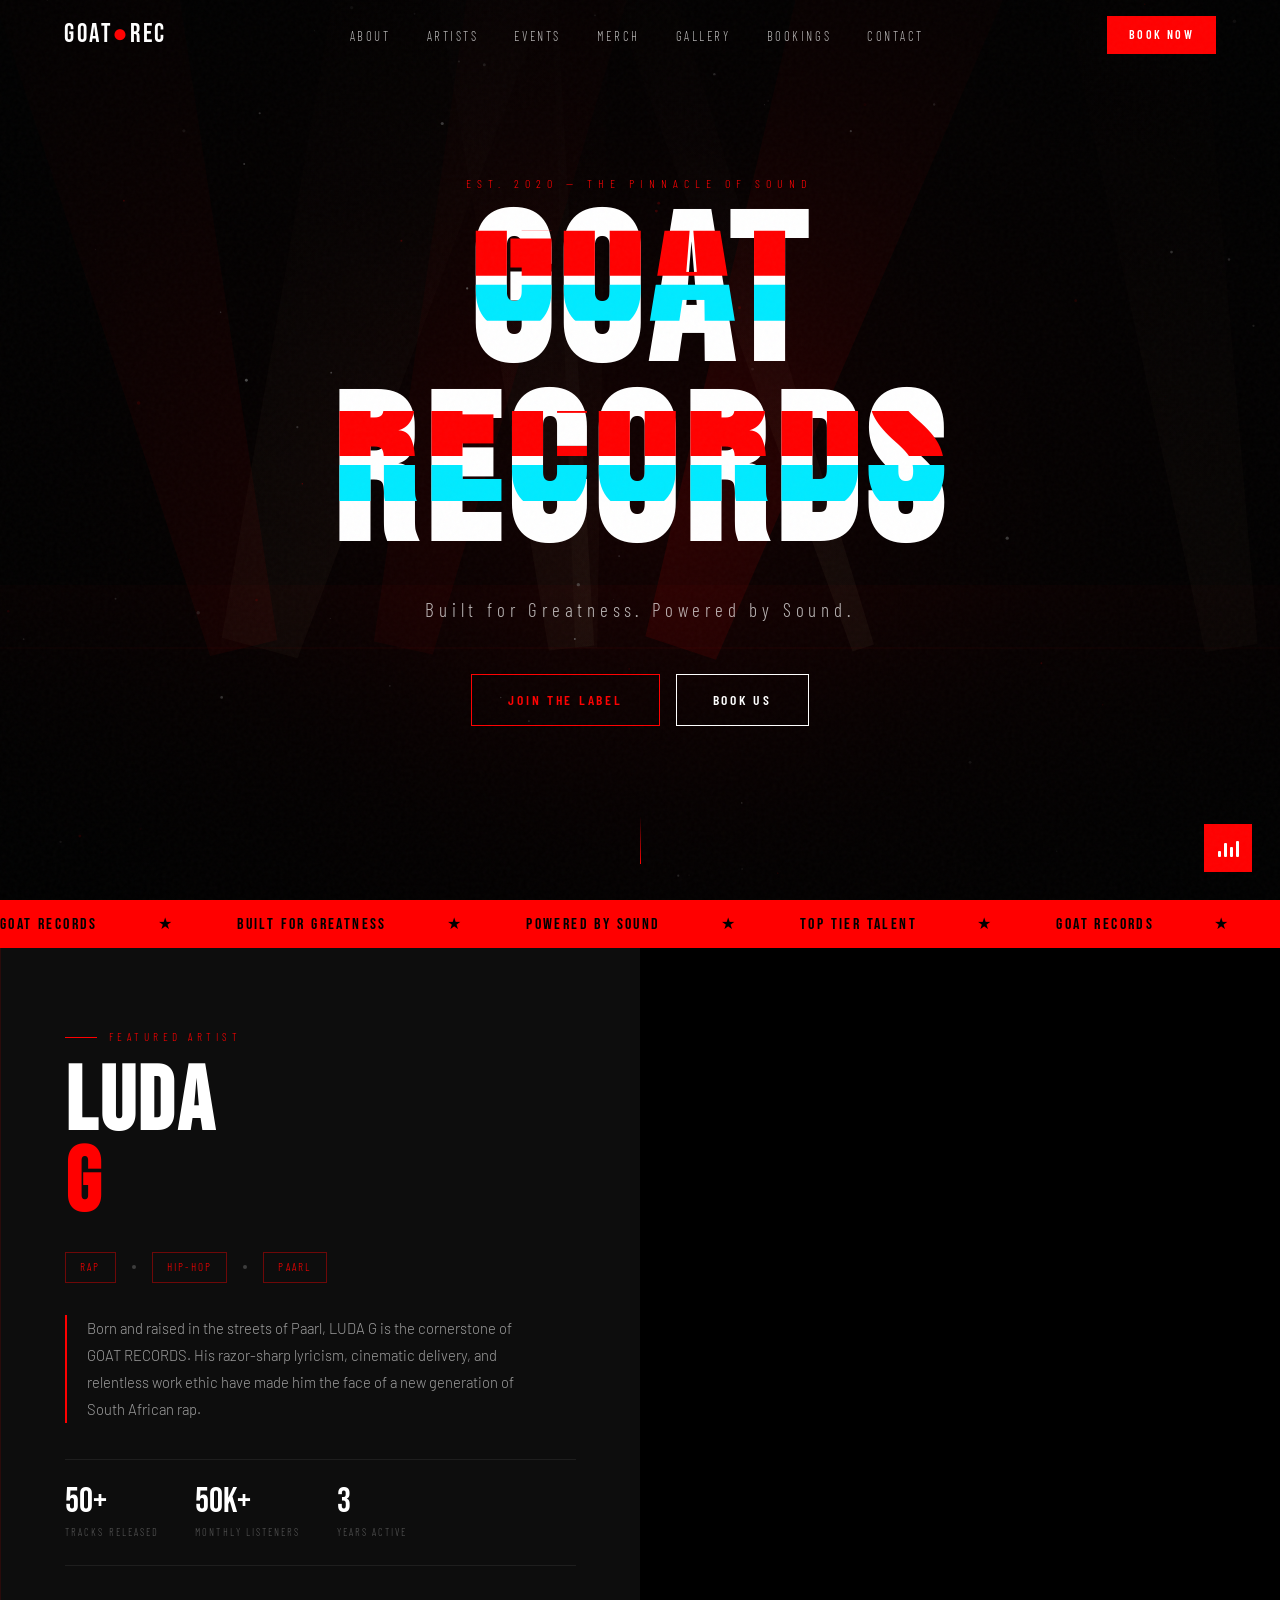
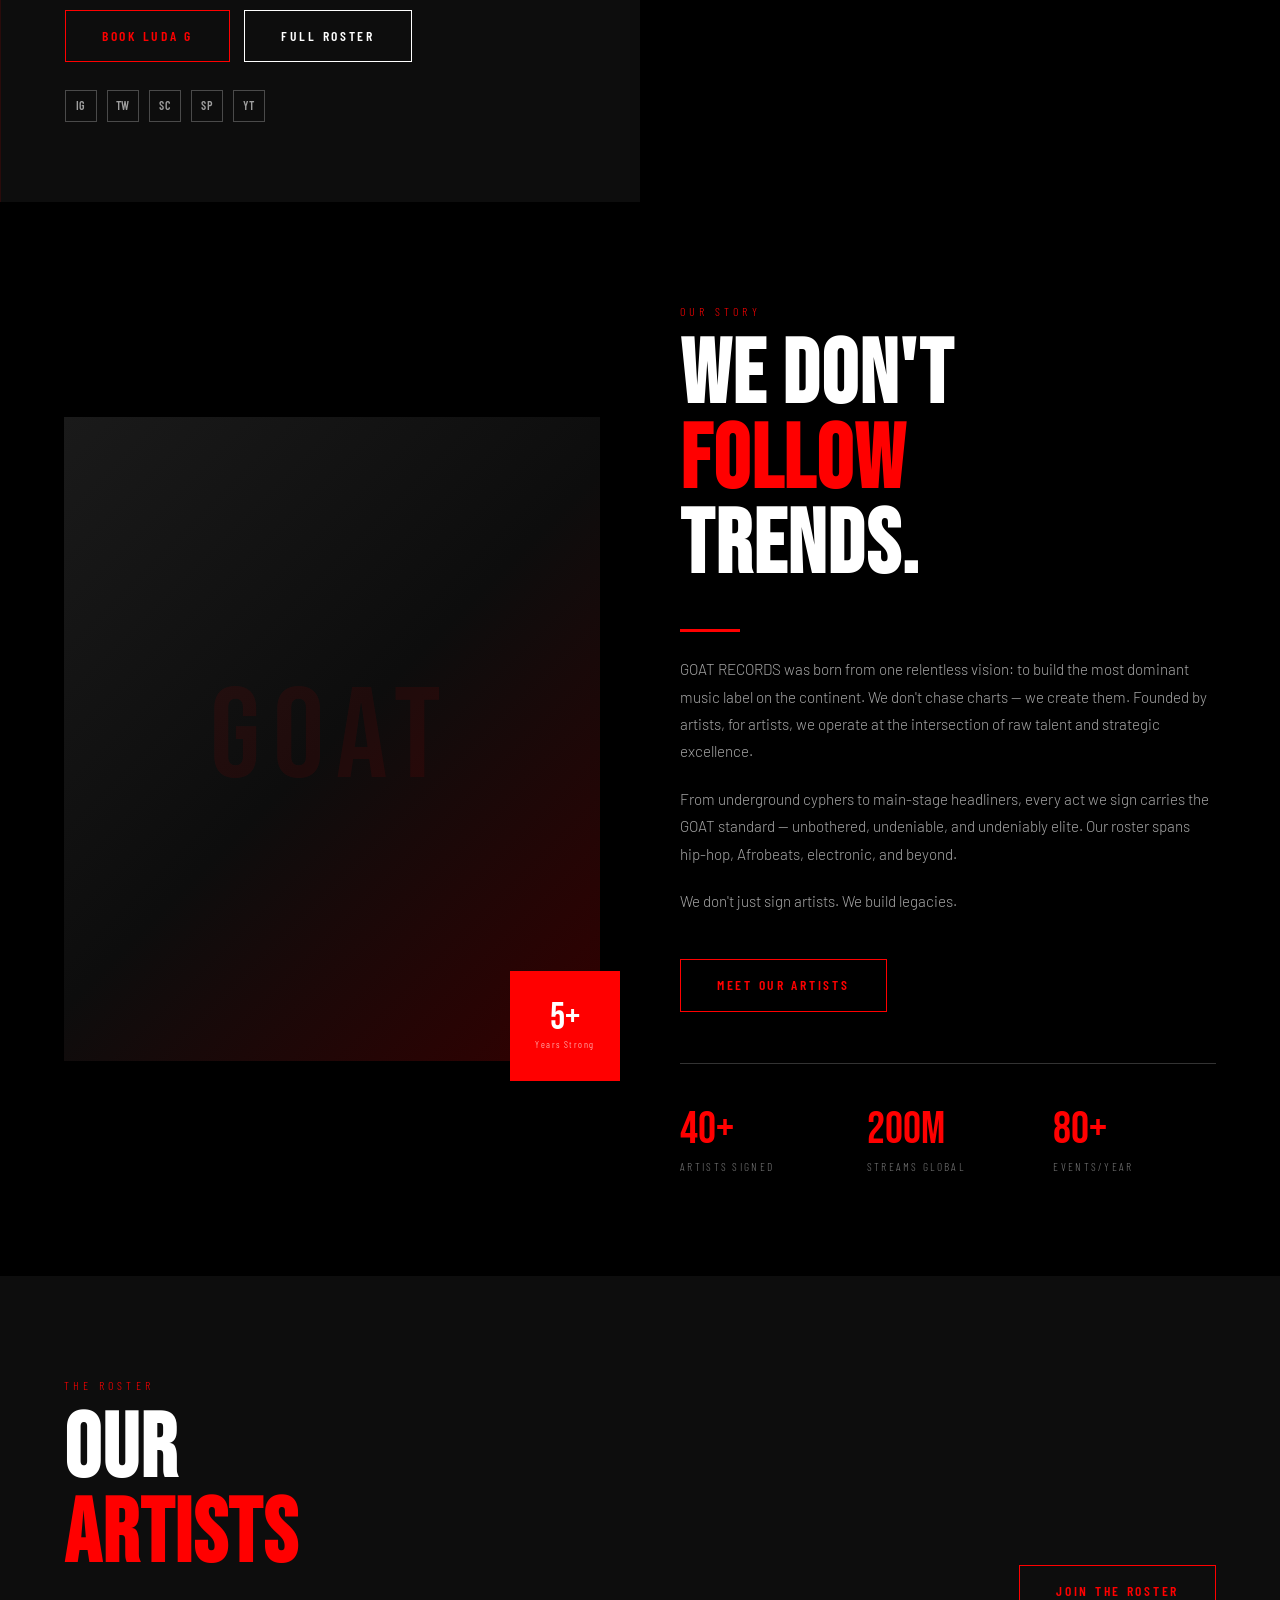
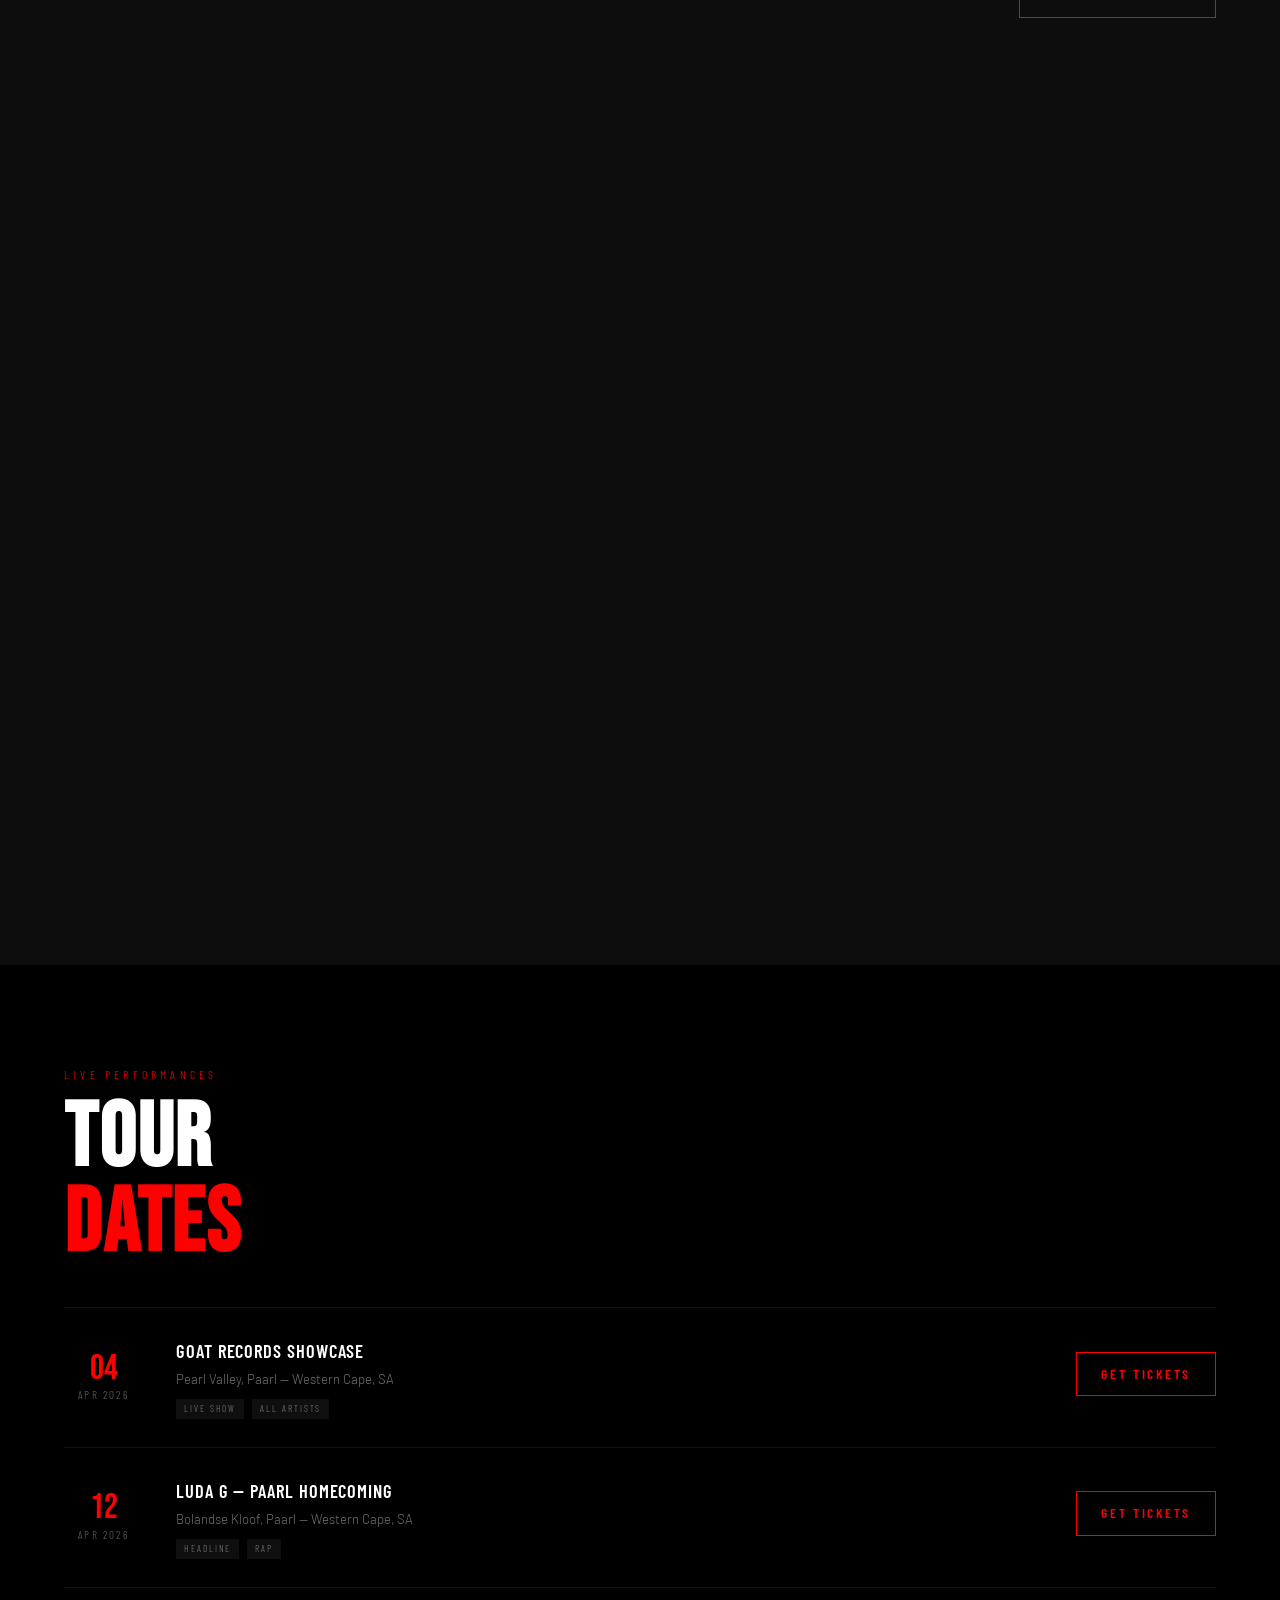
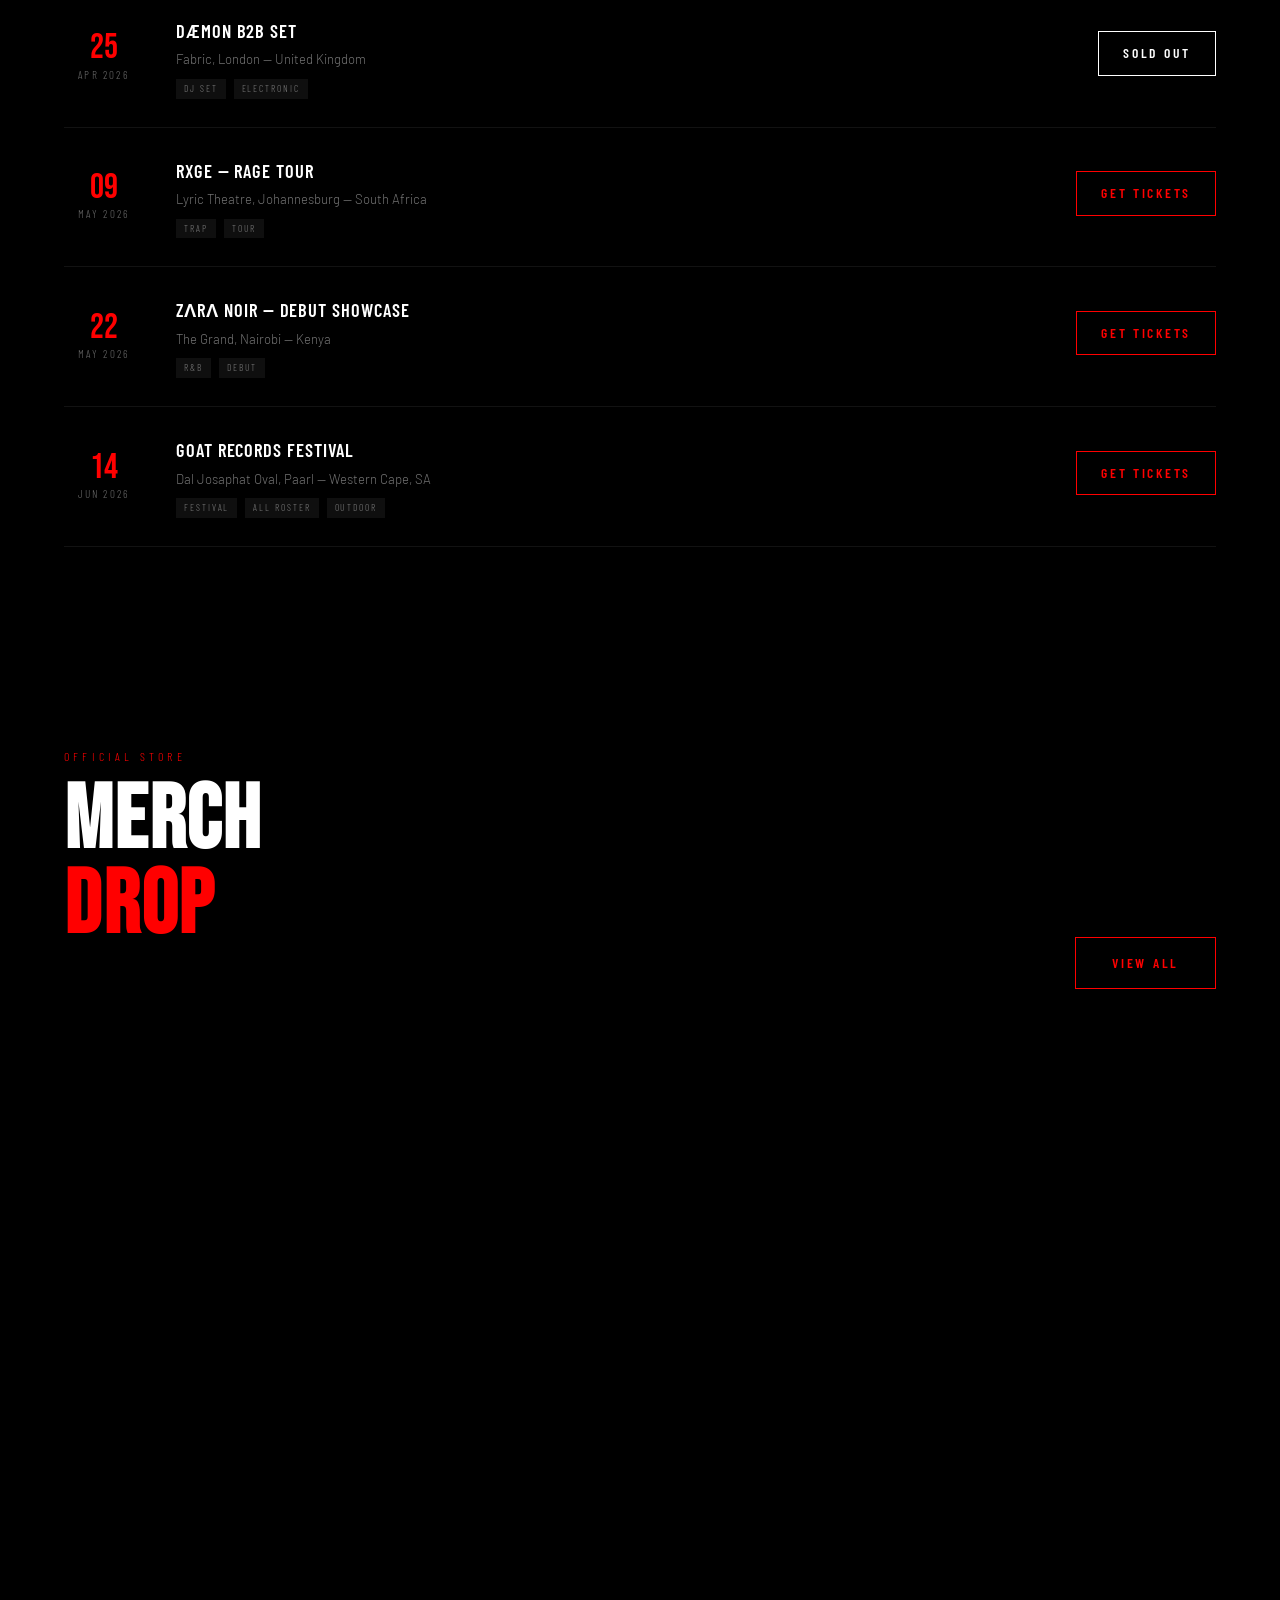
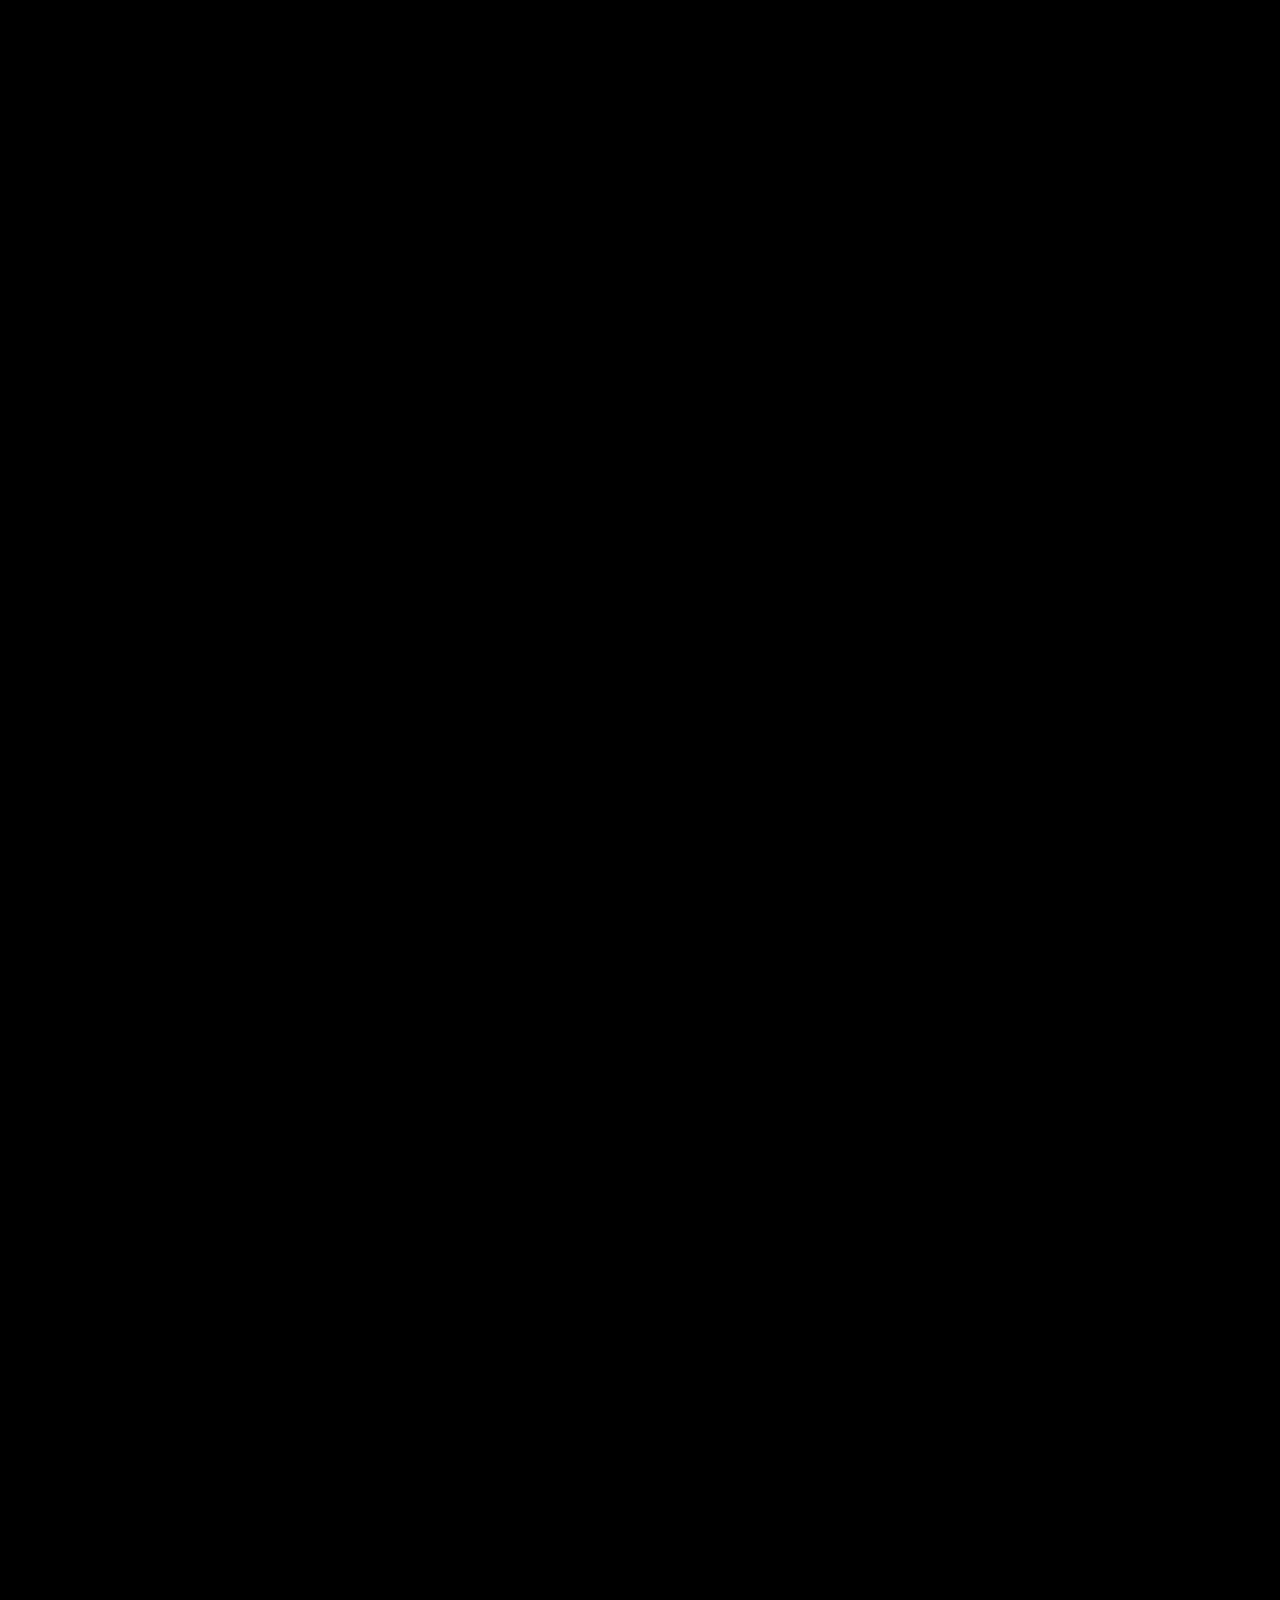
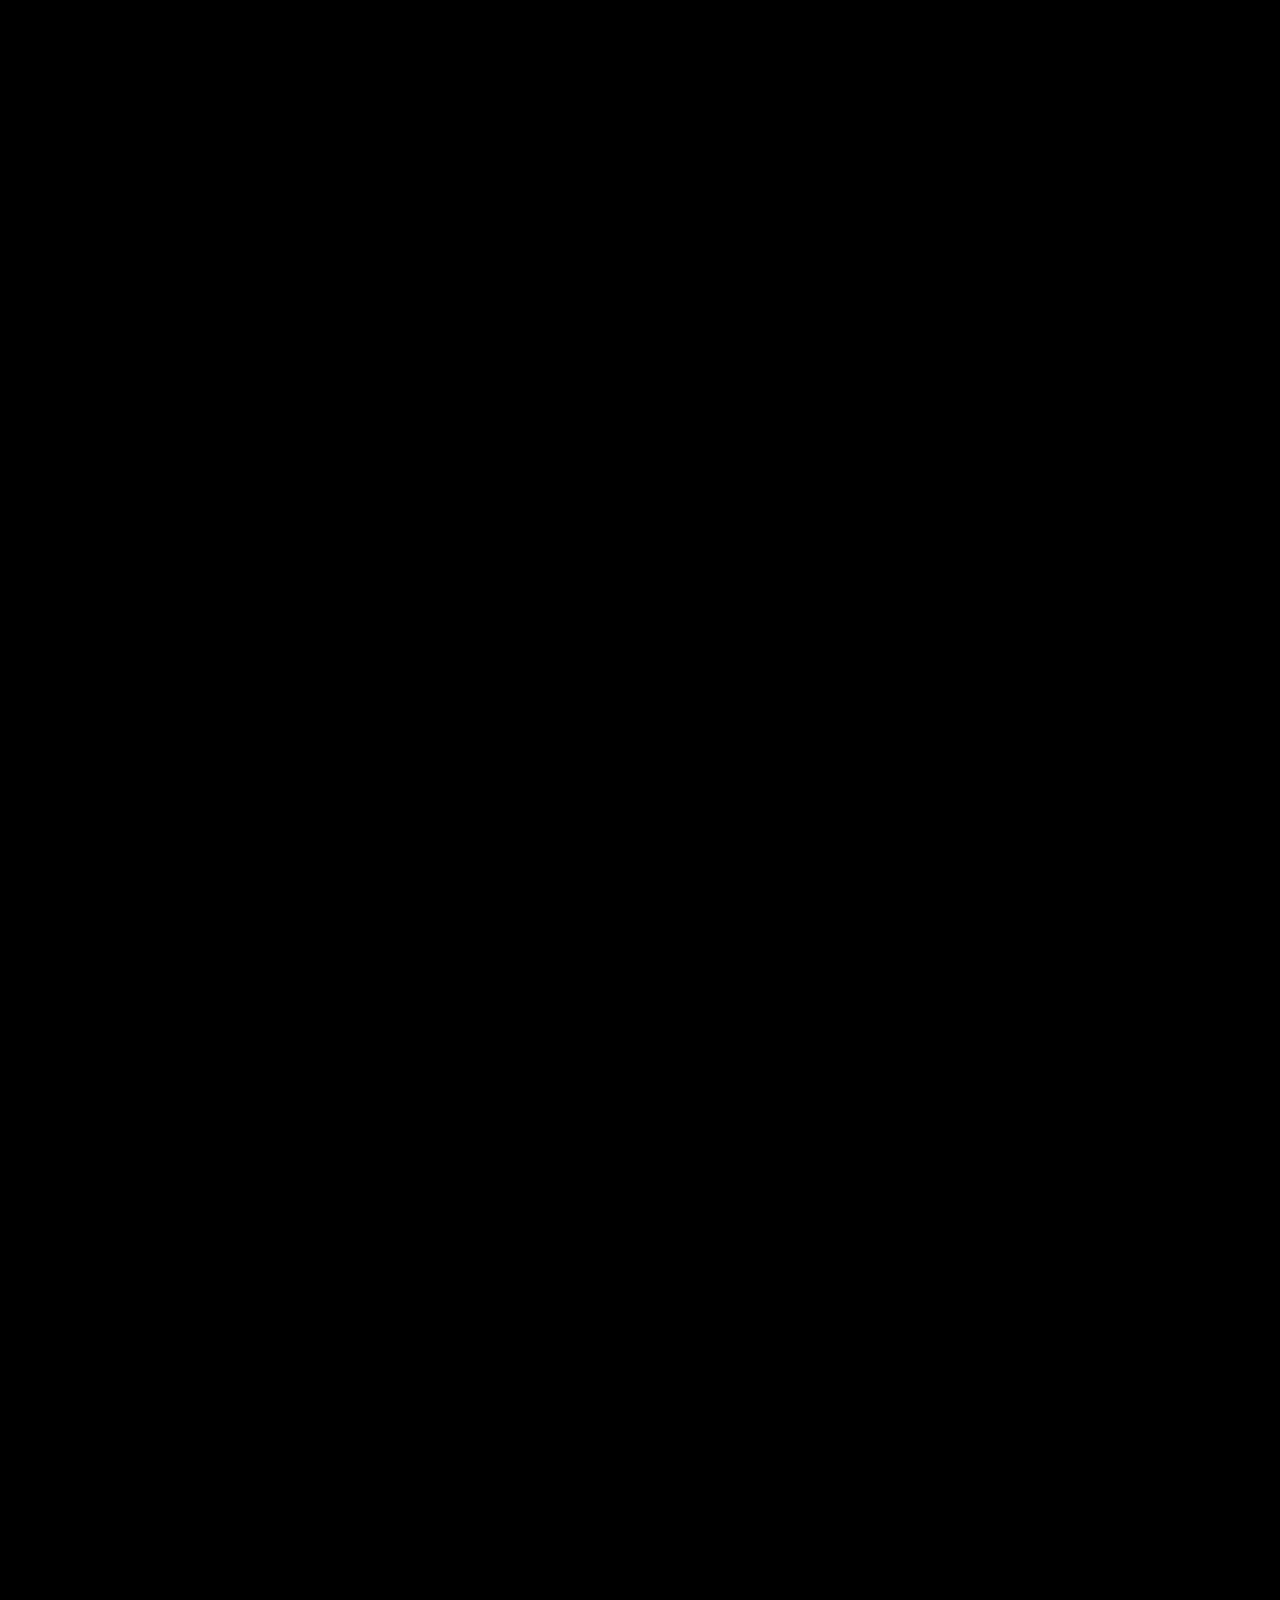
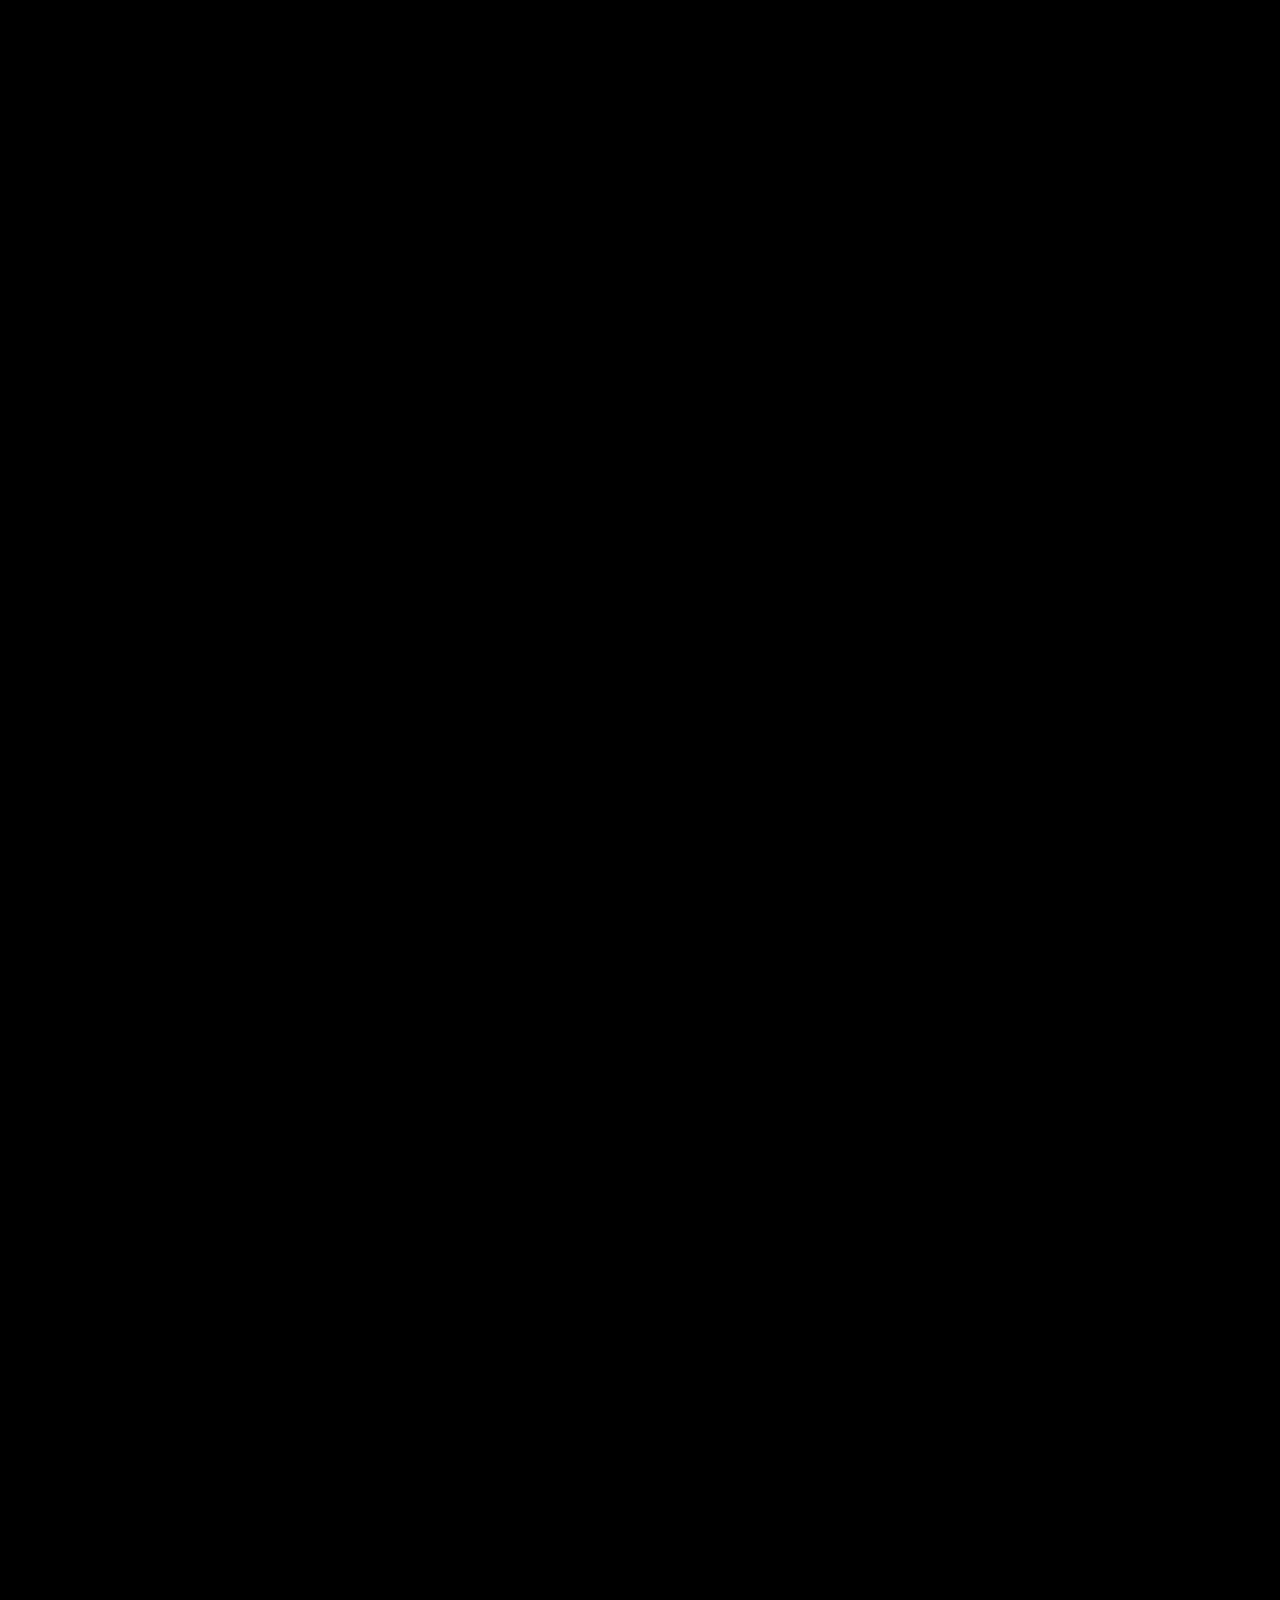
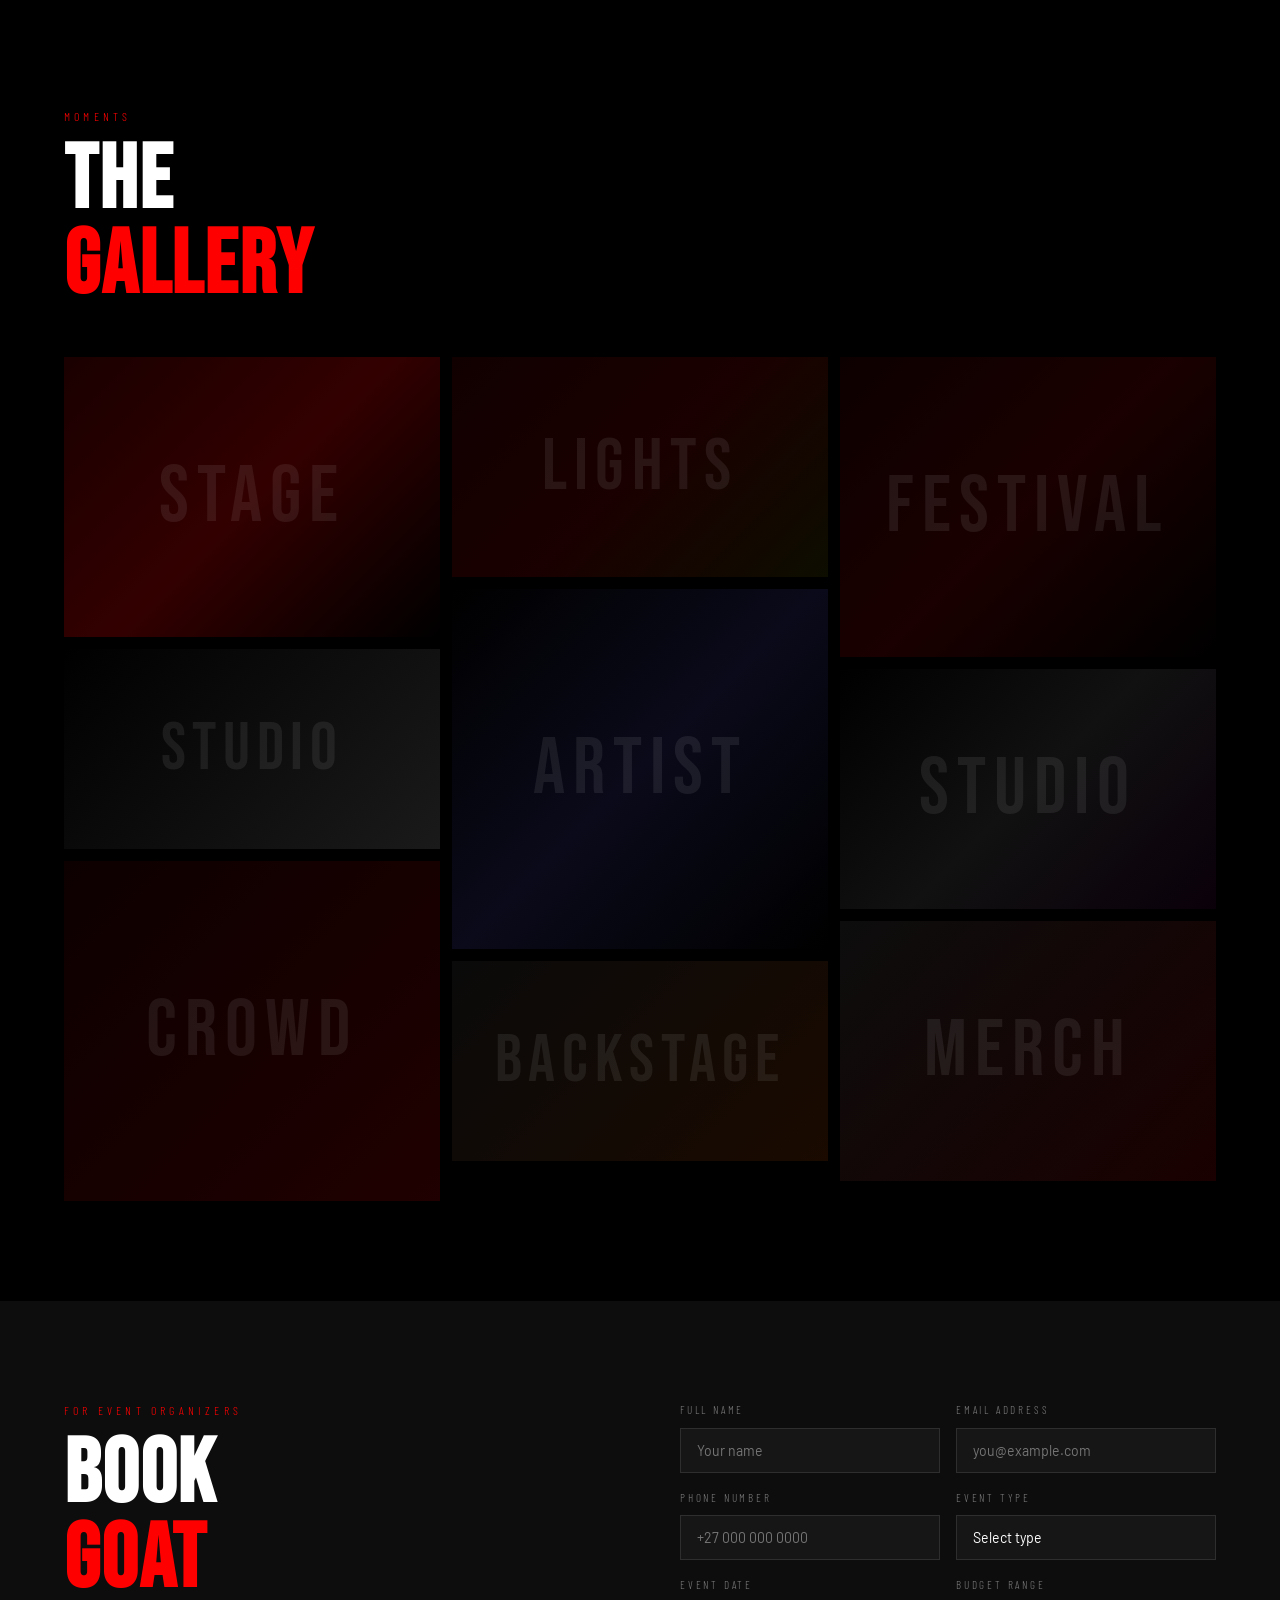
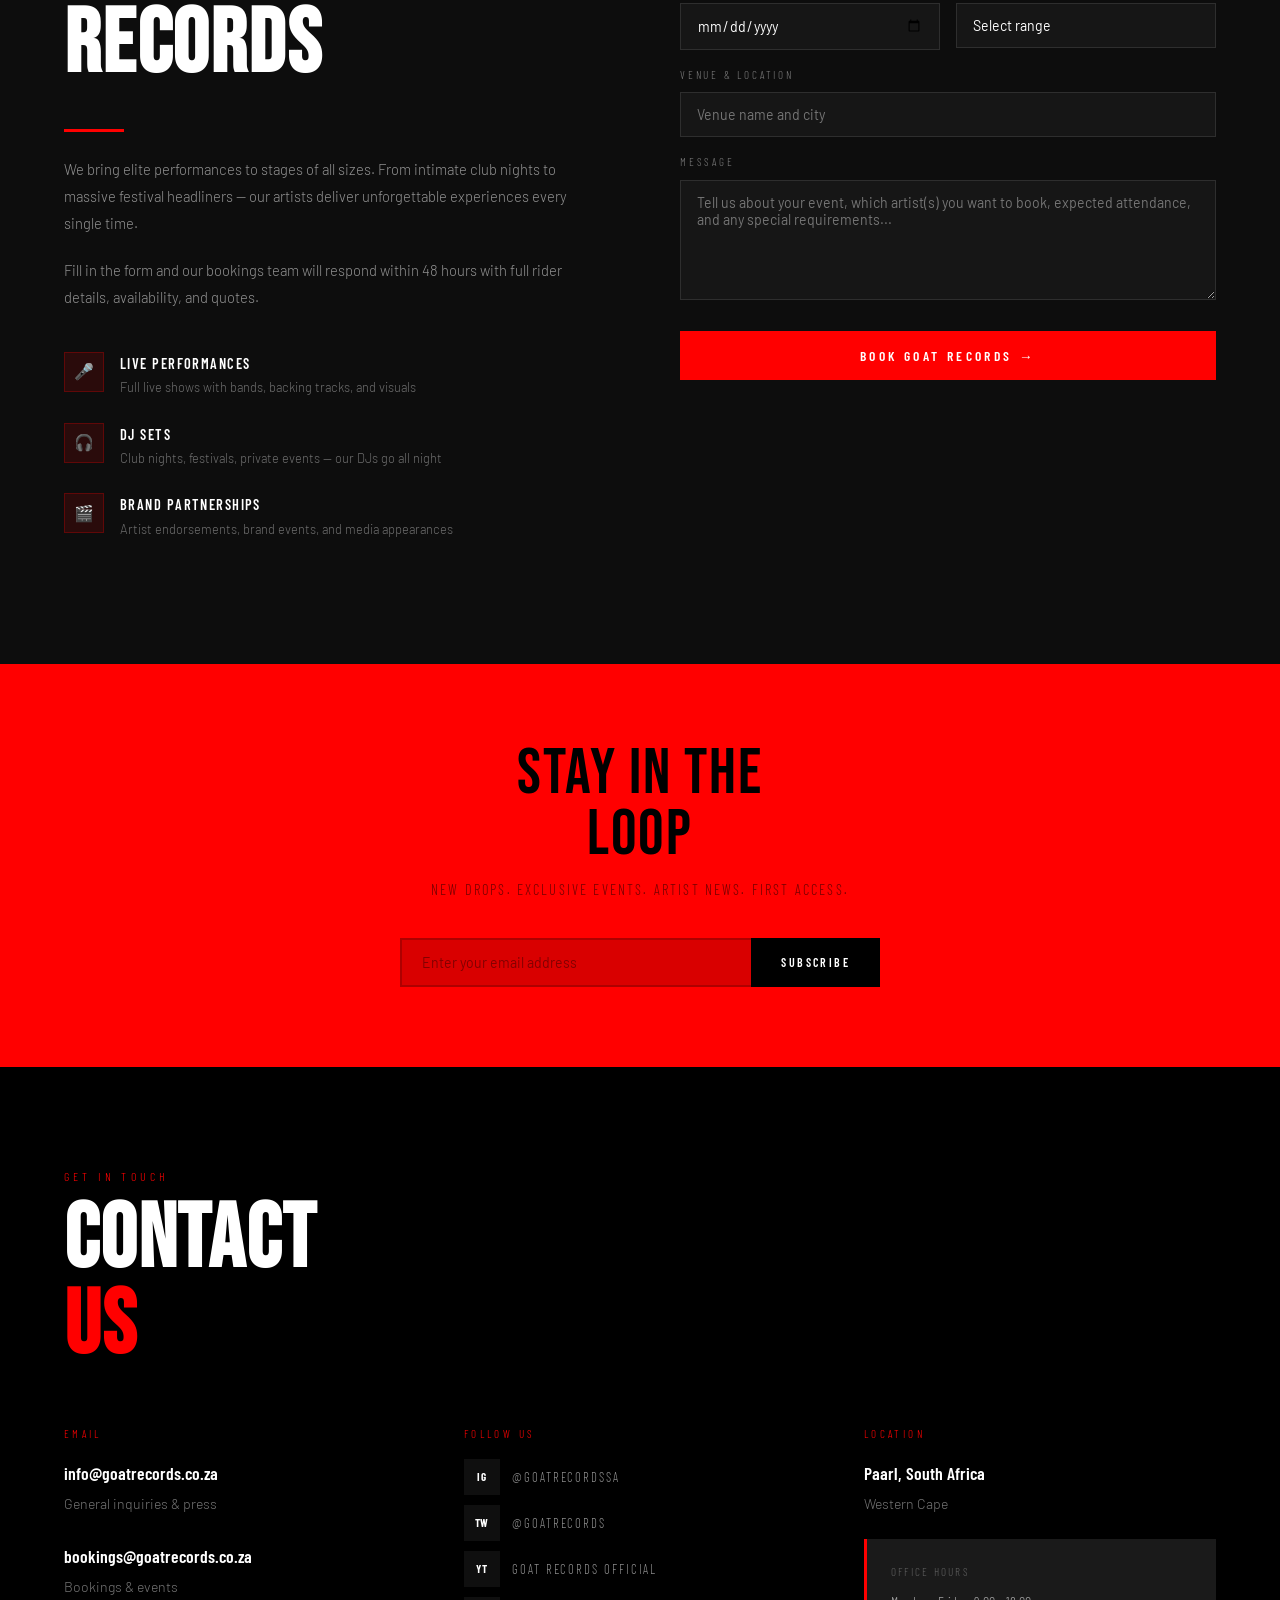
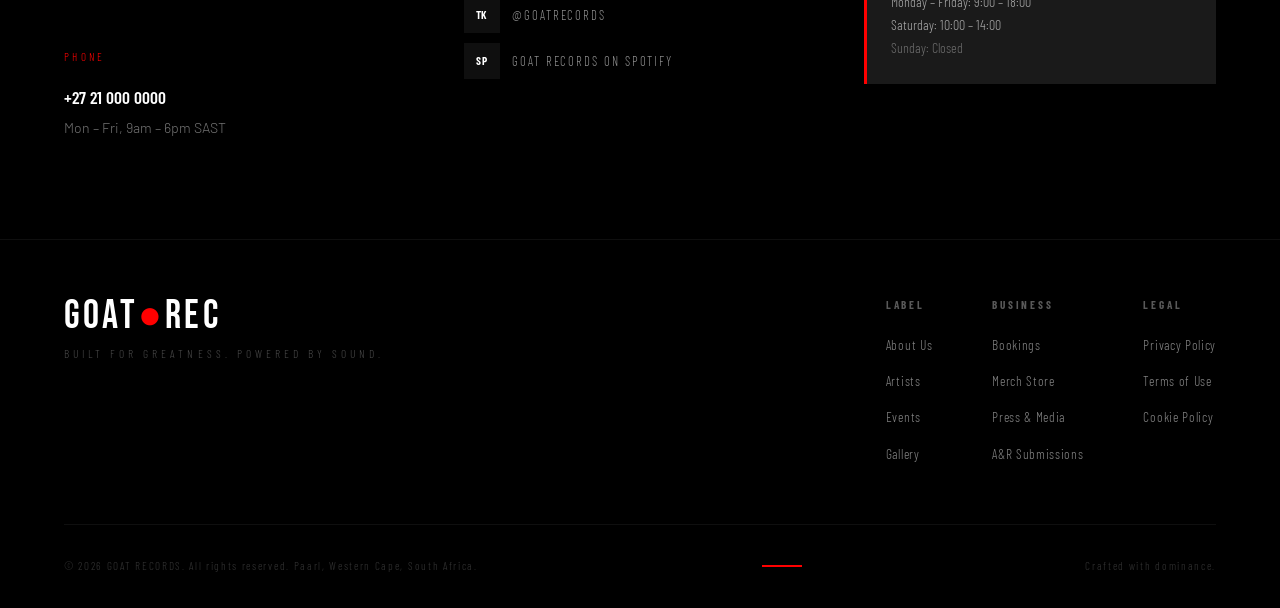
==== commit eeb7df51: "changes" ====
--- a/index.html
+++ b/index.html
@@ -48,7 +48,7 @@
       <li><a href="#contact">Contact</a></li>
     </ul>
     <a href="#bookings" class="nav-cta">Book Now</a>
-    <div class="hamburger" id="hamburger">
+    <div class="hamburger" id="hamburger" aria-label="Toggle mobile menu">
       <span></span><span></span><span></span>
     </div>
   </nav>
@@ -56,13 +56,13 @@
   <!-- ─── MOBILE MENU ─── -->
   <div class="mobile-menu" id="mobile-menu">
 
-    <a href="#about" onclick="closeMobile()">About</a>
-    <a href="#artists" onclick="closeMobile()">Artists</a>
-    <a href="#events" onclick="closeMobile()">Events</a>
-    <a href="#merch" onclick="closeMobile()">Merch</a>
-    <a href="#gallery" onclick="closeMobile()">Gallery</a>
-    <a href="#bookings" onclick="closeMobile()">Bookings</a>
-    <a href="#contact" onclick="closeMobile()">Contact</a>
+    <a href="#about" class="mobile-menu-link">About</a>
+    <a href="#artists" class="mobile-menu-link">Artists</a>
+    <a href="#events" class="mobile-menu-link">Events</a>
+    <a href="#merch" class="mobile-menu-link">Merch</a>
+    <a href="#gallery" class="mobile-menu-link">Gallery</a>
+    <a href="#bookings" class="mobile-menu-link">Bookings</a>
+    <a href="#contact" class="mobile-menu-link">Contact</a>
   </div>
 
   <!-- ─── HERO ─── -->
@@ -114,7 +114,7 @@
           <div class="featured-rank-label">Lead Artist</div>
         </div>
         <div class="featured-monogram">
-          <img src="assets/img/luda g poster pic.jpg" alt="">
+          <img src="images/luda g poster pic.jpg" alt="LUDA G - Lead Artist">
           <div class="featured-monogram-img" style="background-image: url('images/luda g poster pic.jpg');"></div>
         </div>
         <div class="featured-vinyl">
@@ -269,7 +269,7 @@
             <!-- HOW TO ADD IMAGE: Just put the image name inside src=""    -->
             <!-- Example: src="images/dj_les.jpg"                           -->
             <!-- ========================================================== -->
-            <img class="easy-image" src="" alt="DJ-LES">
+            <img class="easy-image" src="images/DJ_LES.jpeg" alt="DJ-LES - Hip-Hop, R&B, Amapiano Artist">
 
             <!-- FALLBACK TEXT (Shows automatically if NO image is added above) -->
             <div class="artist-avatar" style="background: linear-gradient(135deg,#1a0000,#330000);">DJ-LES</div>
@@ -302,7 +302,7 @@
             <!-- HOW TO ADD IMAGE: Just put the image name inside src=""    -->
             <!-- Example: src="images/kay_medusa.jpg"                       -->
             <!-- ========================================================== -->
-            <img class="easy-image" src="images/kaymedusa.jpg" alt="Kay_medusa">
+            <img class="easy-image" src="images/KAY_MEDUSA.jpeg" alt="KAY_MEDUSA - Female Rapper">
 
             <!-- FALLBACK TEXT (Shows automatically if NO image is added above) -->
             <div class="artist-avatar" style="background: linear-gradient(135deg,#000011,#000033);">KAY</div>
@@ -335,7 +335,7 @@
             <!-- HOW TO ADD IMAGE: Just put the image name inside src=""    -->
             <!-- Example: src="images/geo_flame.jpg"                        -->
             <!-- ========================================================== -->
-            <img class="easy-image" src="" alt="Geo Flame">
+            <img class="easy-image" src="images/Geo_flame.jpg" alt="GEO FLAME - R&B / Soul Artist">
 
             <!-- FALLBACK TEXT (Shows automatically if NO image is added above) -->
             <div class="artist-avatar" style="background: linear-gradient(135deg,#001100,#002200);">GEO</div>
@@ -348,7 +348,7 @@
         </div>
         <div class="artist-overlay-detail">
           <span class="status-badge status-signed">Signed</span>
-          <div class="artist-name" style="font-size:1.4rem;">GEO FLAME</div>
+          <div class="artist-name" style="font-size:1.4rem;">GEO_FLAME</div>
           <div class="artist-genre">R&B / Soul — Paarl</div>
           <p class="artist-bio">Hailing from Paarl, Geo Flame brings the smoothest R&B and soul to the label. His vocal
             depth and emotional delivery are unmatched.</p>
@@ -364,11 +364,11 @@
         <div class="artist-card-img">
           <div class="artist-card-img-inner">
             <!-- ========================================================== -->
-            <!-- 🖼️ ⬇️ ARTIST IMAGE: YOUNG ⬇️ 🖼️                            -->
+            <!-- 🖼️ ⬇️ ARTIST IMAGE: YOUNG OG CPT⬇️ 🖼️                            -->
             <!-- HOW TO ADD IMAGE: Just put the image name inside src=""    -->
             <!-- Example: src="images/young.jpg"                            -->
             <!-- ========================================================== -->
-            <img class="easy-image" src="" alt="young">
+            <img class="easy-image" src="images/YOUNG_OG_CPT.jpeg" alt="YOUNG OG CPT - Rap / Soul Artist">
 
             <!-- FALLBACK TEXT (Shows automatically if NO image is added above) -->
             <div class="artist-avatar" style="background: linear-gradient(135deg,#110011,#220022);">YNG</div>
@@ -376,12 +376,12 @@
         </div>
         <div class="artist-overlay">
           <span class="status-badge status-signed">Signed</span>
-          <div class="artist-name">YOUNG</div>
+          <div class="artist-name">YOUNG OG CPT</div>
           <div class="artist-genre">Rap / Soul</div>
         </div>
         <div class="artist-overlay-detail">
           <span class="status-badge status-signed">Signed</span>
-          <div class="artist-name" style="font-size:1.4rem;">YOUNG</div>
+          <div class="artist-name" style="font-size:1.4rem;">YOUNG OG CPT</div>
           <div class="artist-genre">Rap / Soul</div>
           <p class="artist-bio">The perfect blend of raw rap energy and smooth soul. young brings a unique and versatile
             sound to the GOAT roster.</p>
@@ -401,7 +401,7 @@
             <!-- HOW TO ADD IMAGE: Just put the image name inside src=""    -->
             <!-- Example: src="images/young_og.jpg"                         -->
             <!-- ========================================================== -->
-            <img class="easy-image" src="" alt="Young OG">
+            <img class="easy-image" src="images/ENERGY.jpg" alt="YOUNG OG - Rap / Hip-Hop / R&B Artist">
 
             <!-- FALLBACK TEXT (Shows automatically if NO image is added above) -->
             <div class="artist-avatar" style="background: linear-gradient(135deg,#111100,#222200);">Y-OG</div>
@@ -433,7 +433,7 @@
             <!-- HOW TO ADD IMAGE: Just put the image name inside src=""    -->
             <!-- Example: src="images/blxckout.jpg"                         -->
             <!-- ========================================================== -->
-            <img class="easy-image" src="" alt="BLXCKOUT">
+            <img class="easy-image" src="images/MIDNIGHT FREQUENCIES.jpg" alt="BLXCKOUT - Gqom / Club Artist">
 
             <!-- FALLBACK TEXT (Shows automatically if NO image is added above) -->
             <div class="artist-avatar" style="background: linear-gradient(135deg,#0d0000,#1a0a00);">BLCK</div>
@@ -903,7 +903,7 @@
   </footer>
 
   <!-- ─── MUSIC TOGGLE ─── -->
-  <button id="music-toggle" title="Toggle ambient sound">
+  <button id="music-toggle" title="Toggle ambient sound" aria-label="Toggle ambient background music">
     <div class="music-bars">
       <div class="music-bar"></div>
       <div class="music-bar"></div>
@@ -914,6 +914,8 @@
   </button>
 
   <!-- ─── JAVASCRIPT MODULES ─── -->
+  <script src="js/content-loader.js" defer></script>
+  <script src="js/renderer.js" defer></script>
   <script src="js/canvas/hero-canvas.js" defer></script>
   <script src="js/ui/navigation.js" defer></script>
   <script src="js/ui/scroll-animations.js" defer></script>
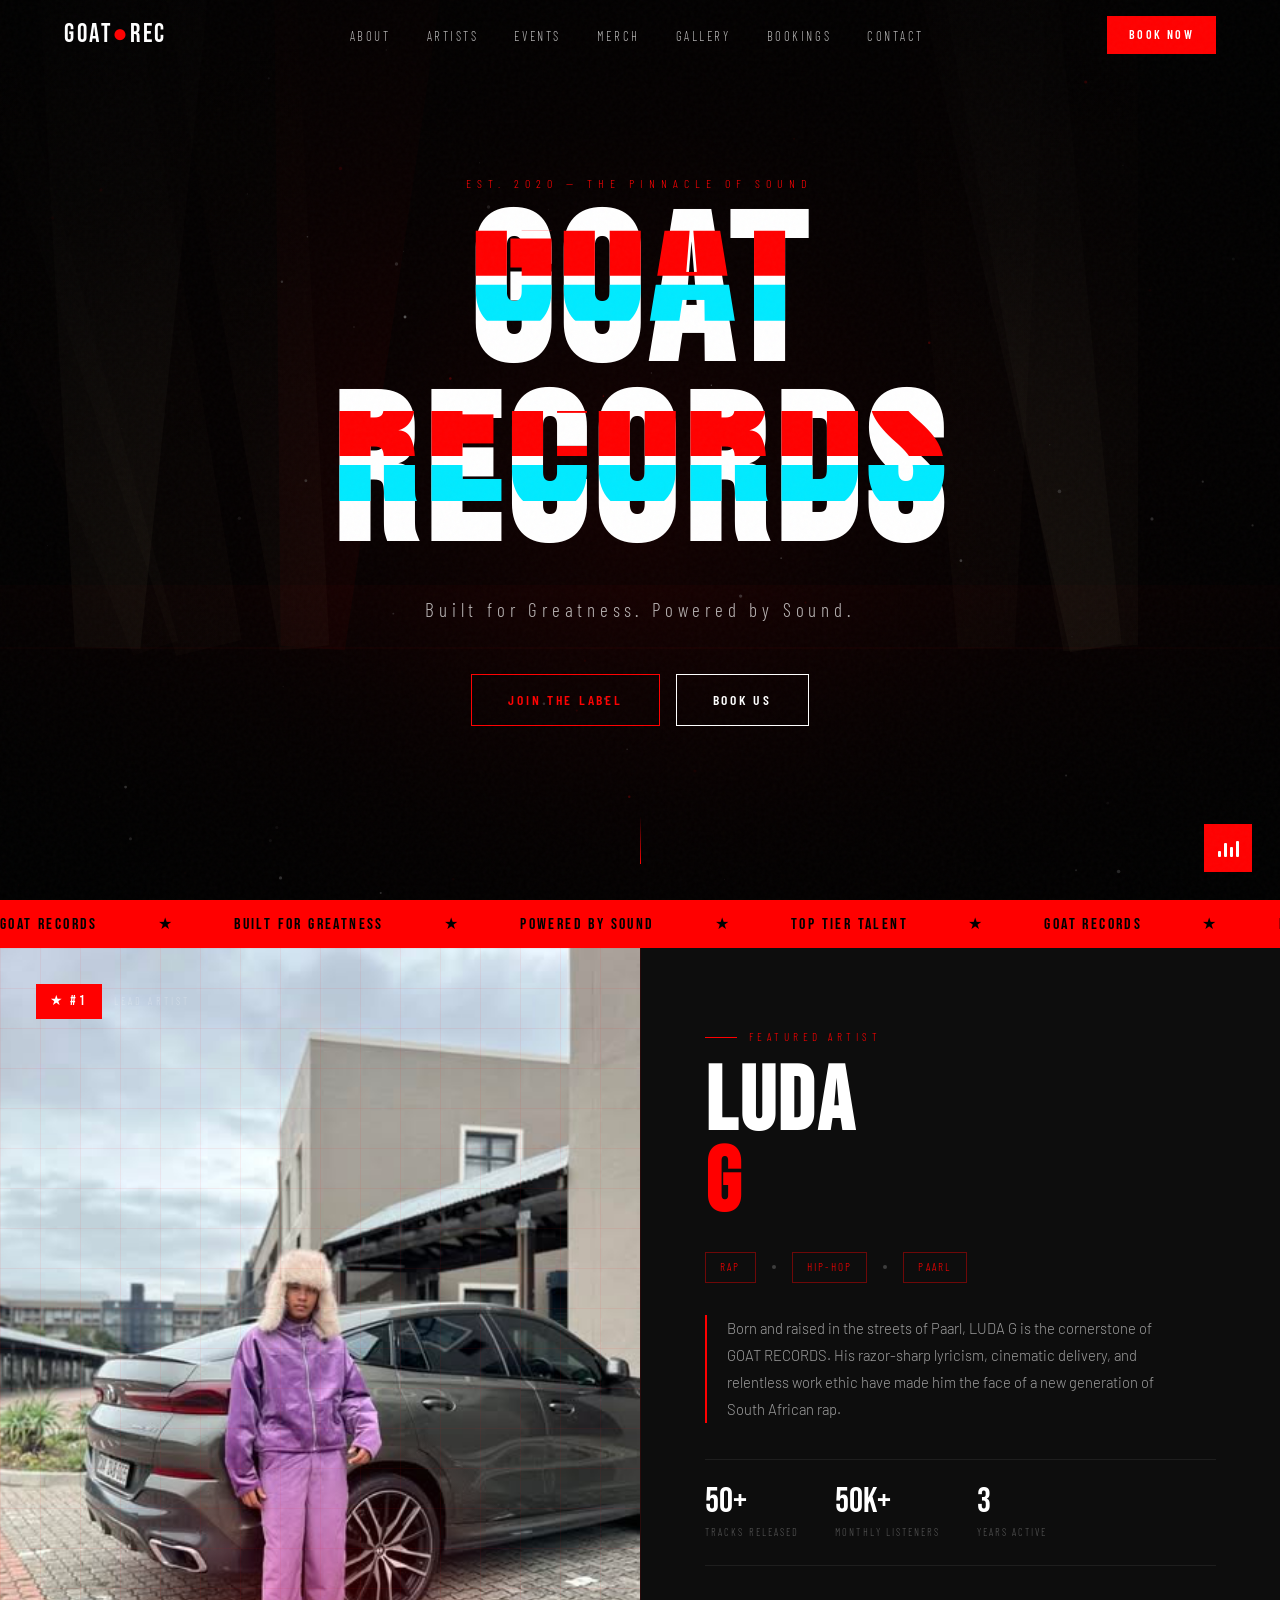
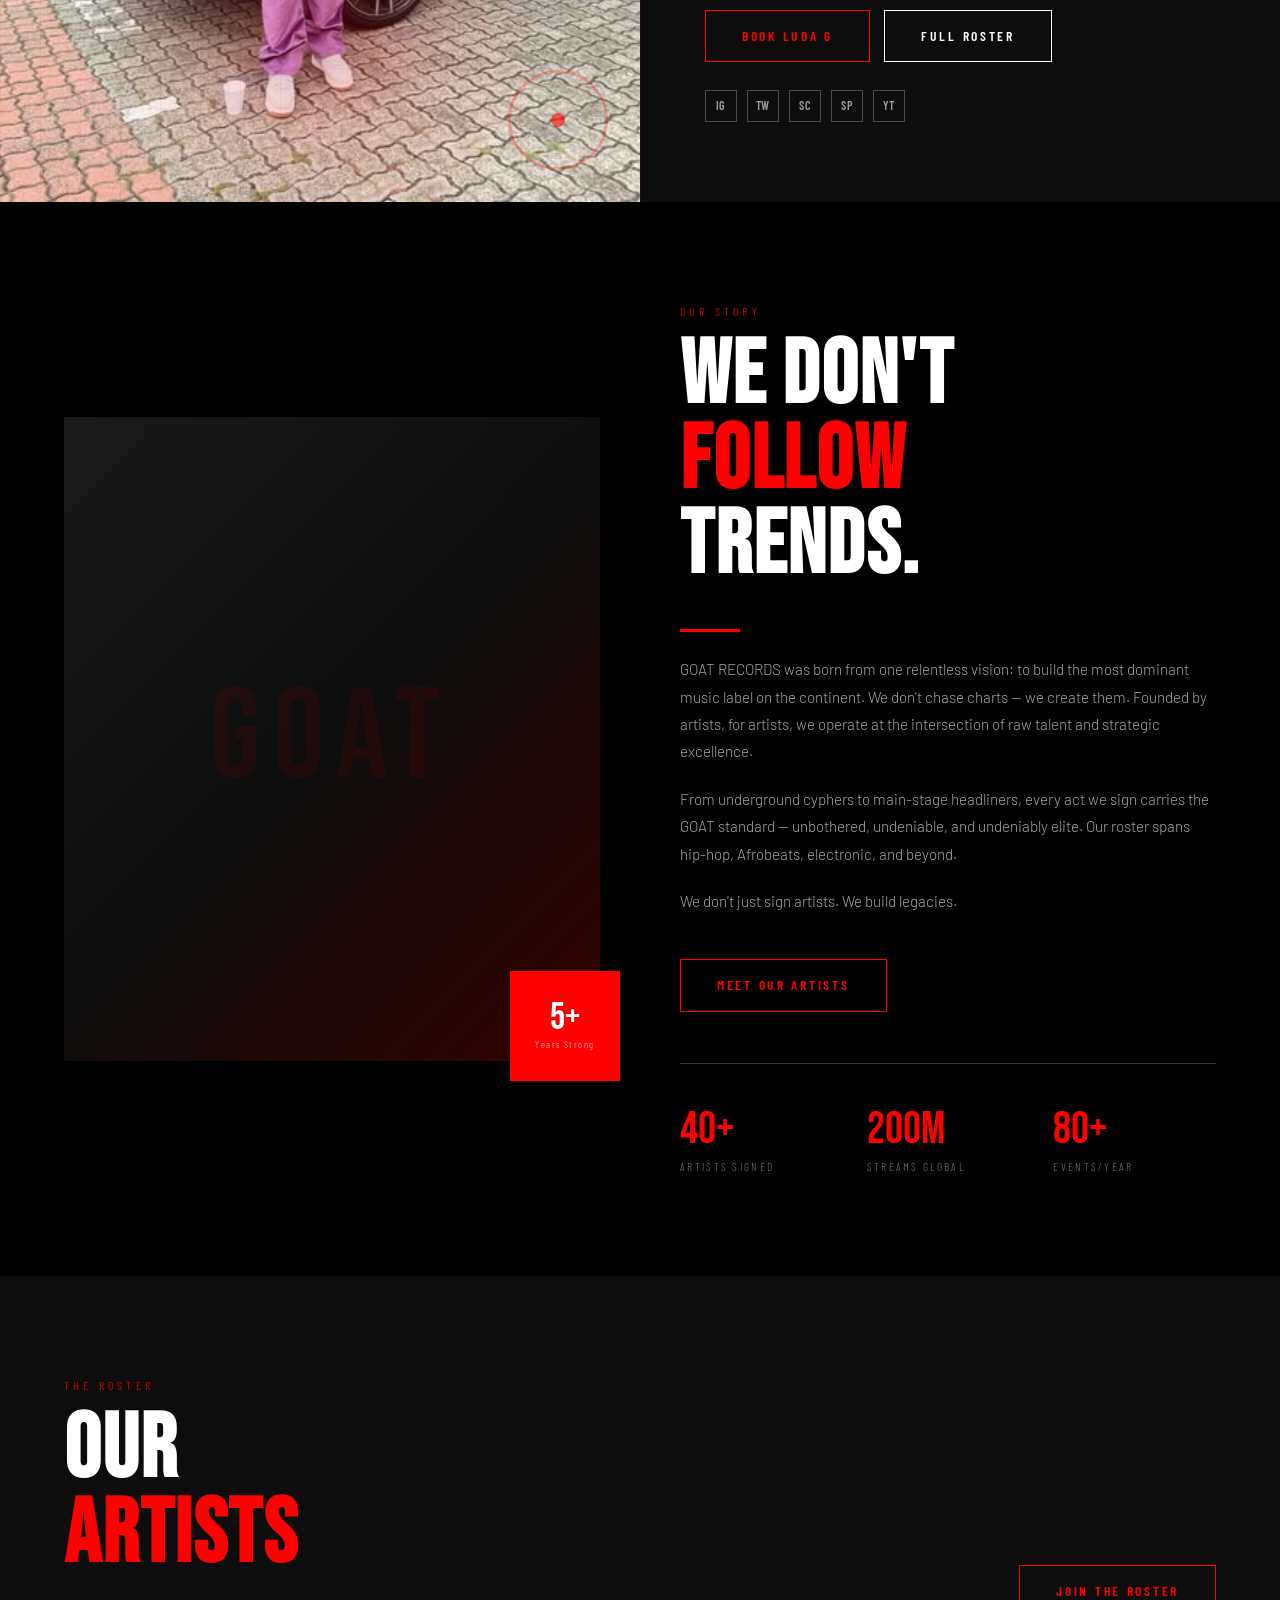
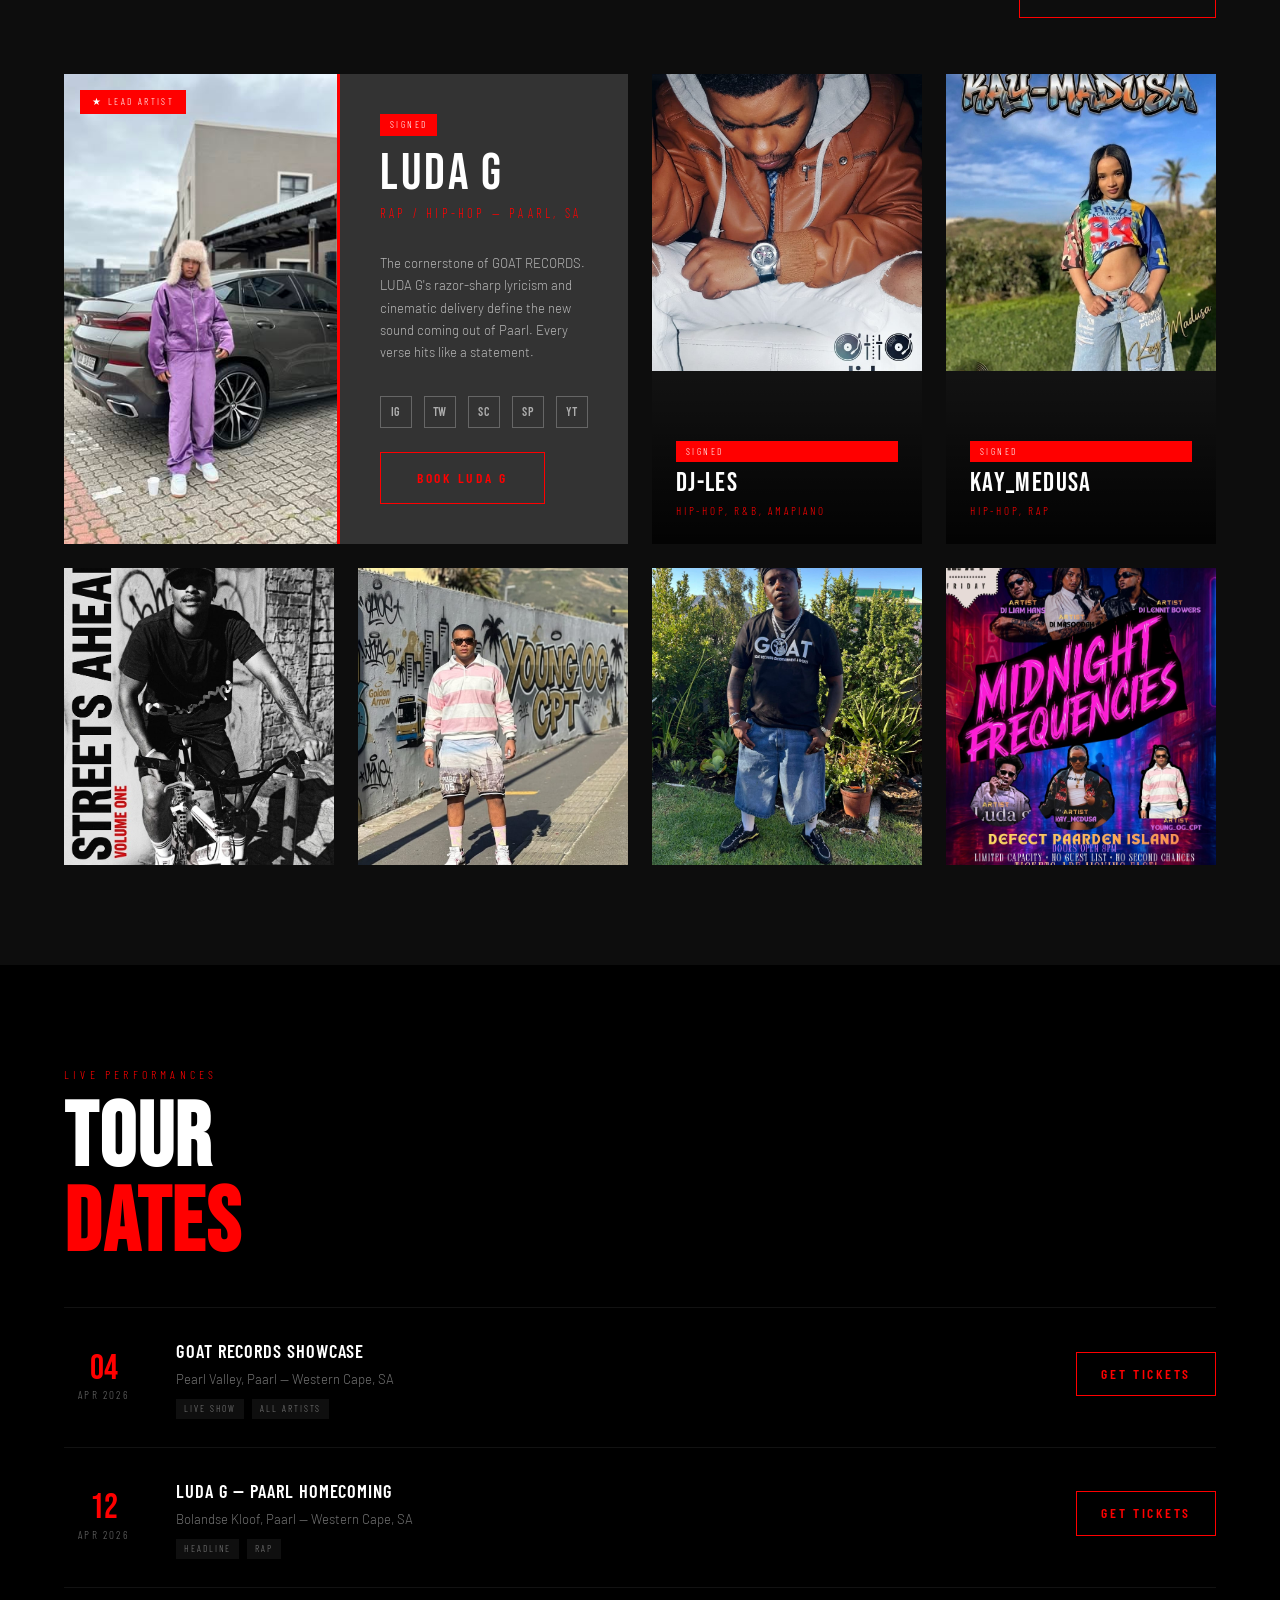
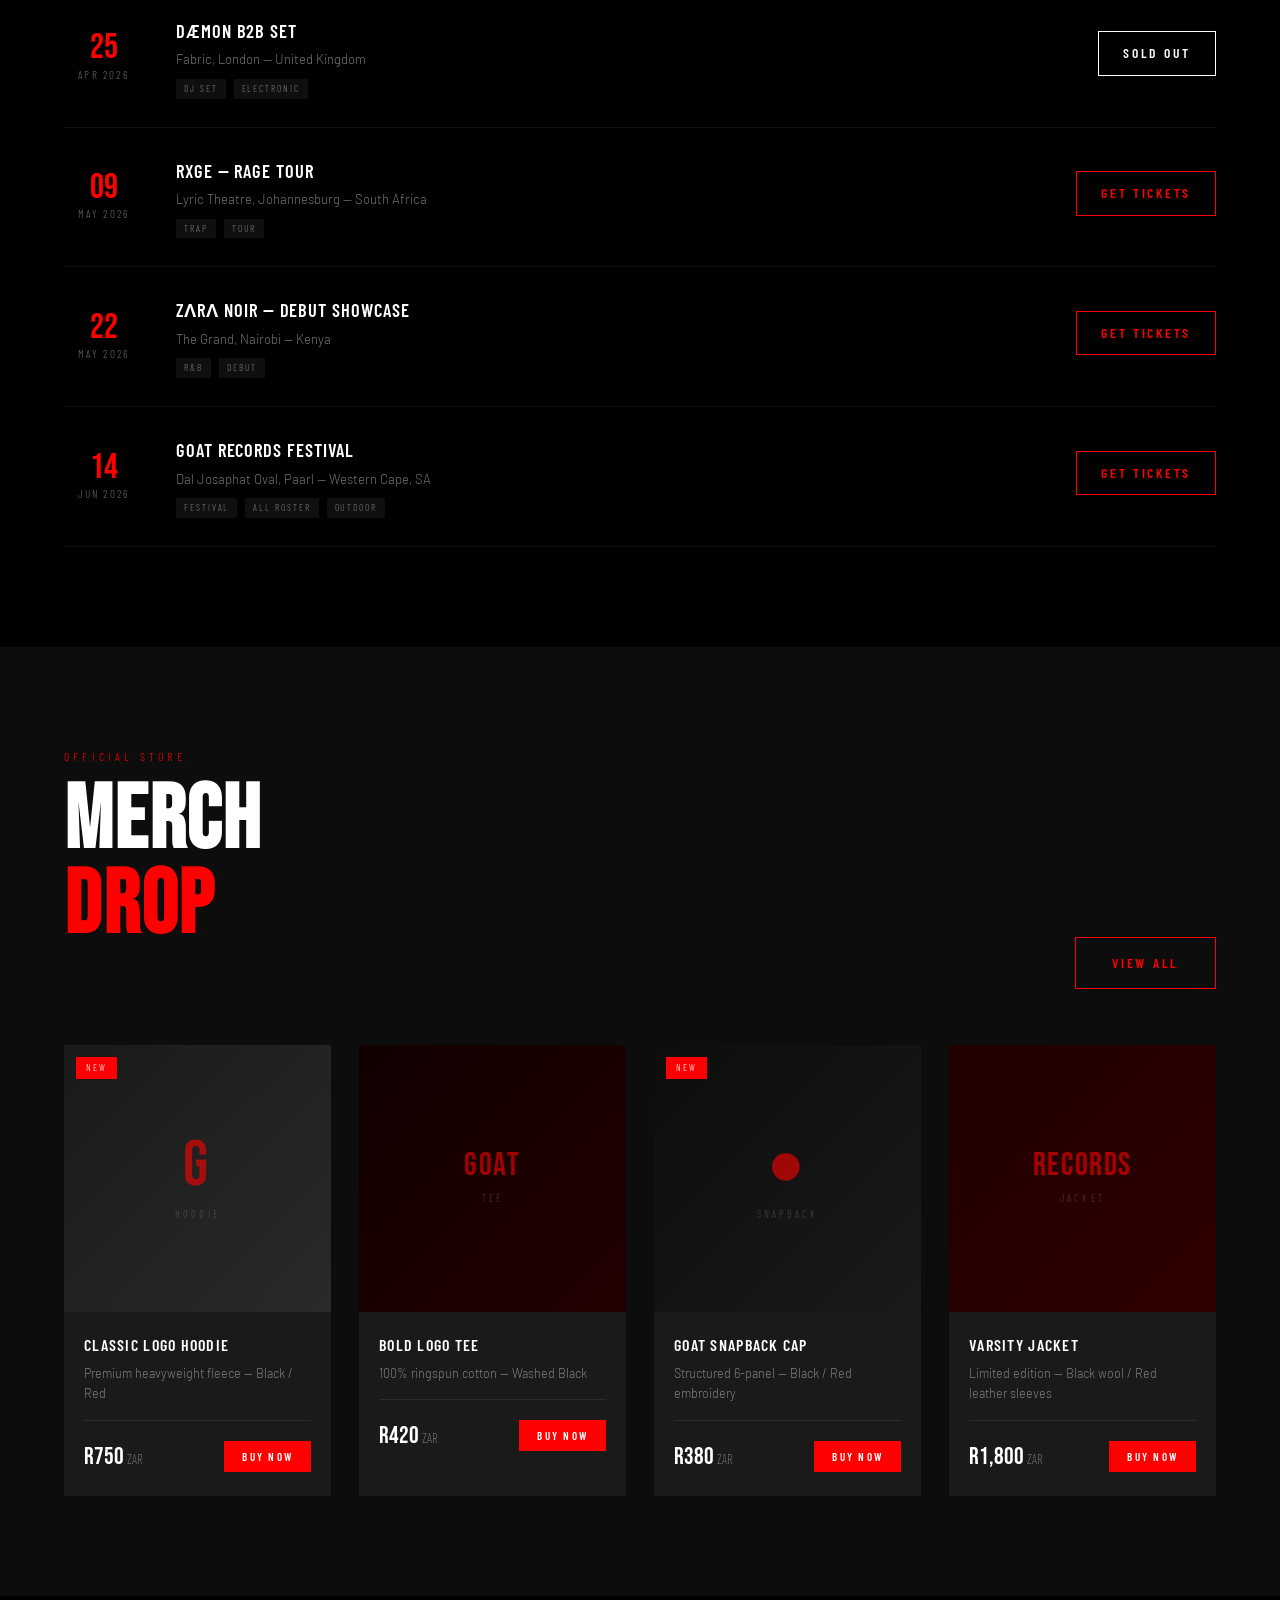
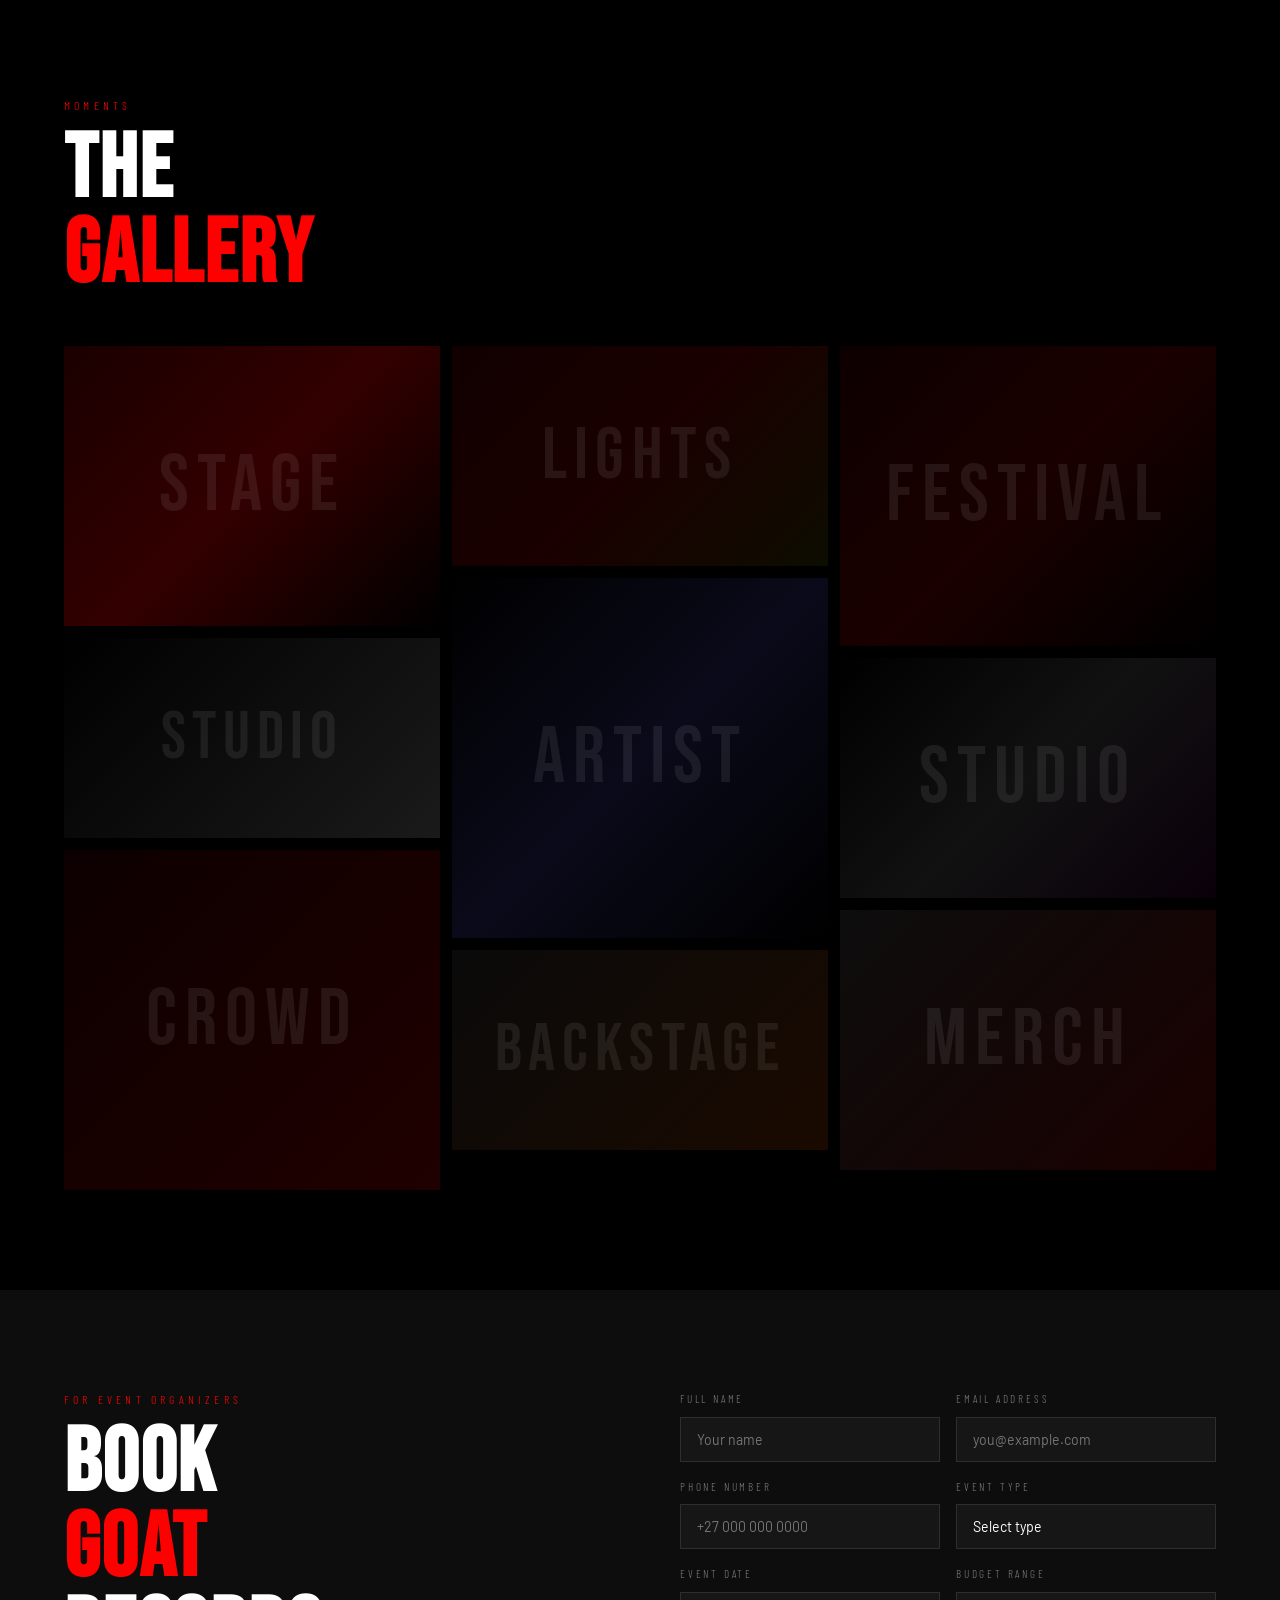
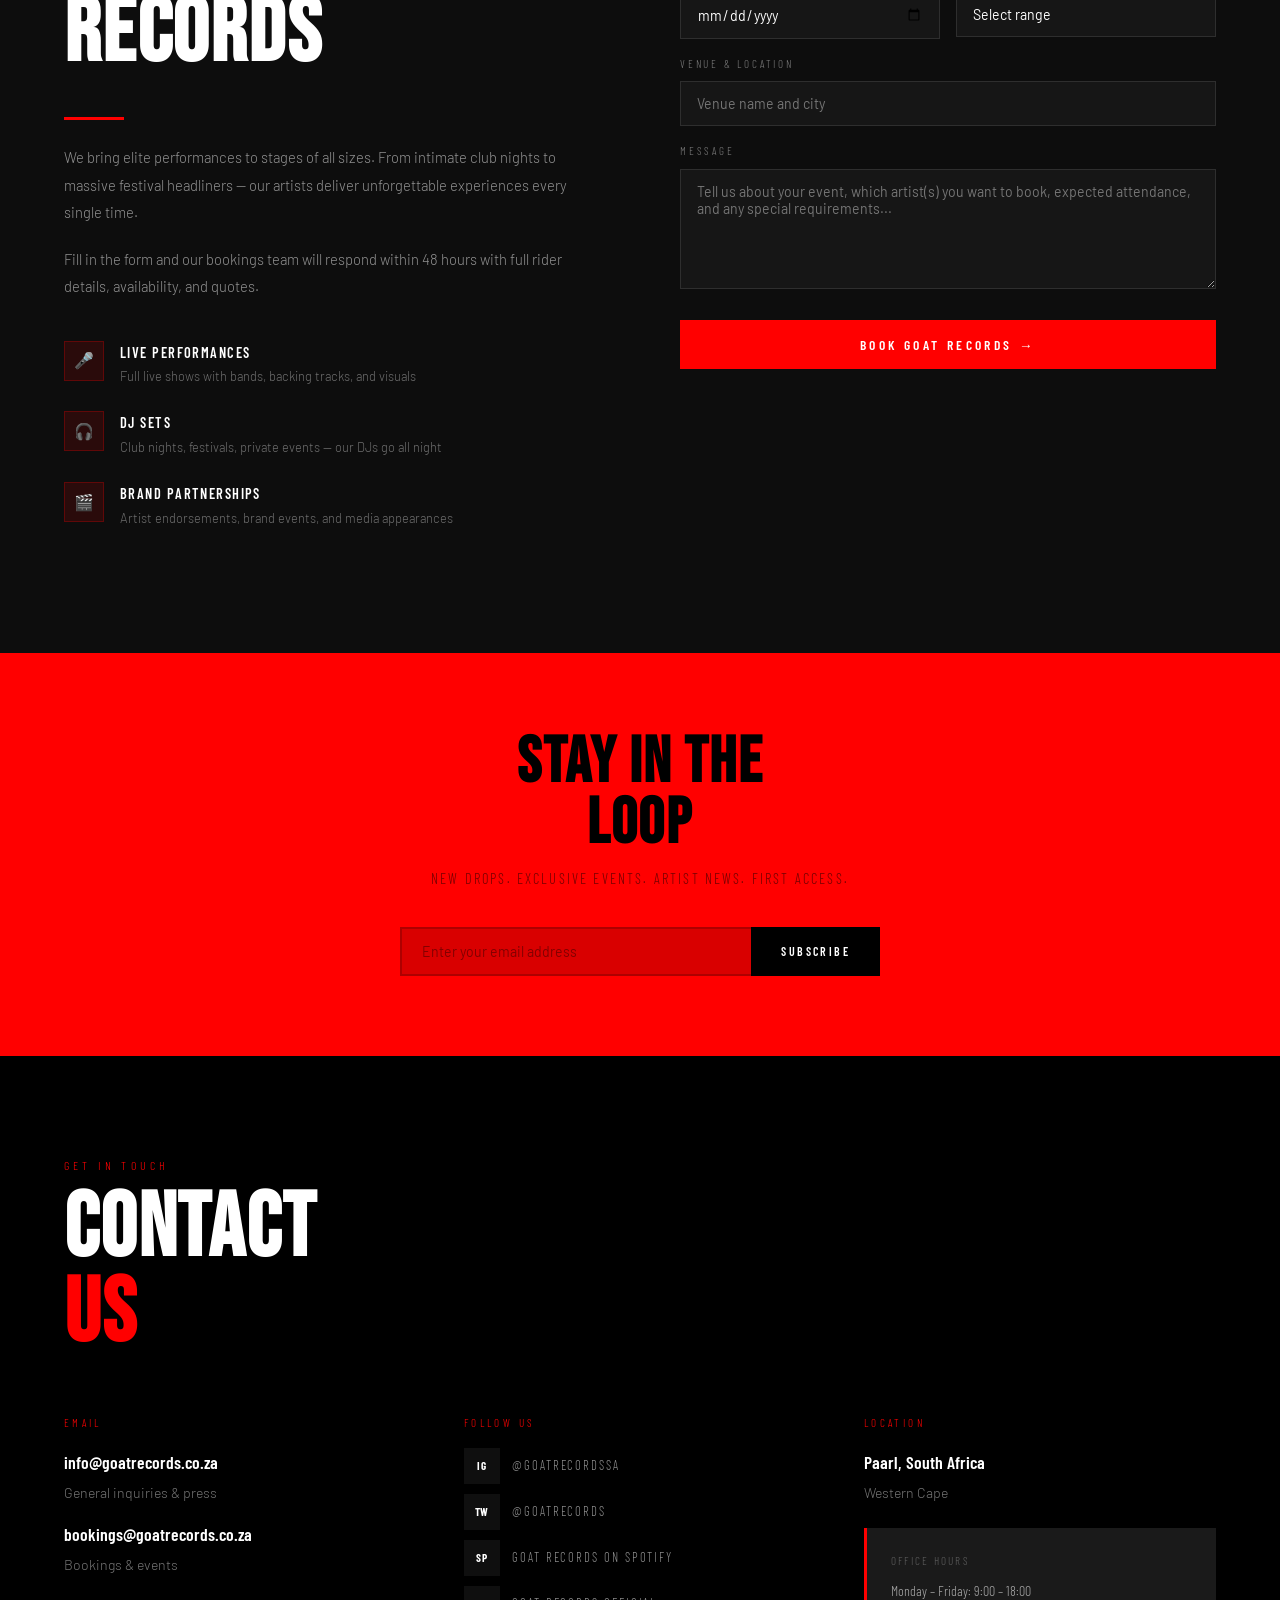
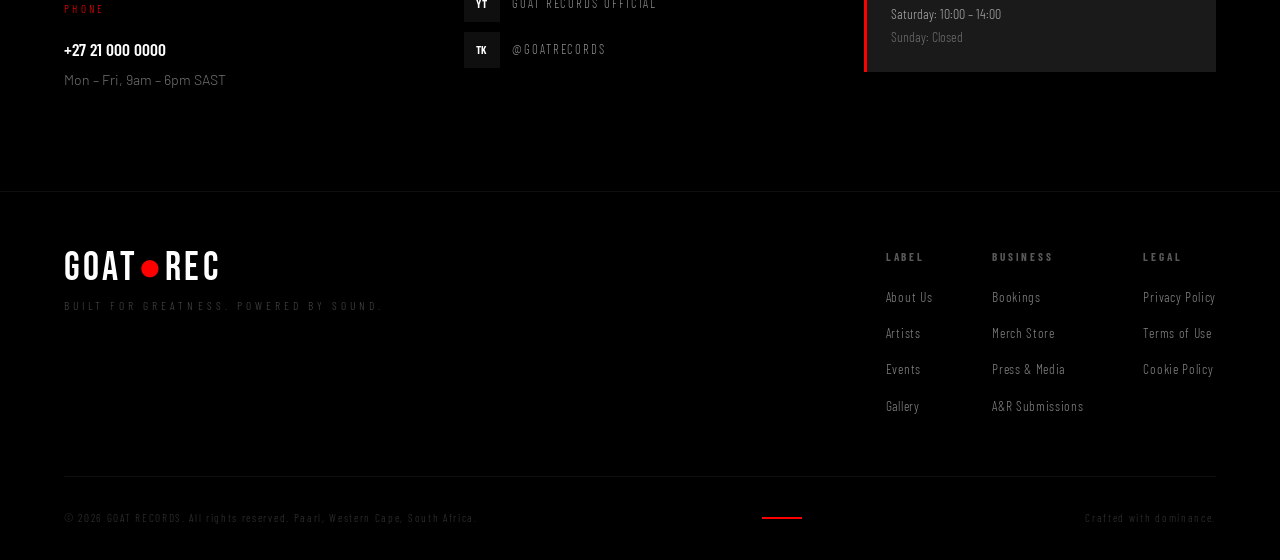
==== commit d1896a7b: "Refactor GOAT RECORDS into data-driven modules. Render roster, events, merch, and gallery from JSON " ====
--- a/index.html
+++ b/index.html
@@ -1,19 +1,14 @@
 <!DOCTYPE html>
 <html lang="en">
-
 <head>
   <meta charset="UTF-8" />
   <meta name="viewport" content="width=device-width, initial-scale=1.0" />
   <title>GOAT RECORDS — Built for Greatness. Powered by Sound.</title>
-  <meta name="description"
-    content="GOAT RECORDS — Premium record label discovering and building top-tier talent. Bookings, artists, events, and merch." />
+  <meta name="description" content="GOAT RECORDS — Premium record label discovering and building top-tier talent. Bookings, artists, events, and merch." />
+  <link rel="icon" href="favicon.svg" type="image/svg+xml" />
   <link rel="preconnect" href="https://fonts.googleapis.com" />
   <link rel="preconnect" href="https://fonts.gstatic.com" crossorigin />
-  <link
-    href="https://fonts.googleapis.com/css2?family=Bebas+Neue&family=Barlow+Condensed:wght@300;400;600;700&family=Barlow:wght@300;400;500&display=swap"
-    rel="stylesheet" />
-
-  <!-- CSS Stylesheets -->
+  <link href="https://fonts.googleapis.com/css2?family=Bebas+Neue&family=Barlow+Condensed:wght@300;400;600;700&family=Barlow:wght@300;400;500&display=swap" rel="stylesheet" />
   <link rel="stylesheet" href="css/variables.css" />
   <link rel="stylesheet" href="css/main.css" />
   <link rel="stylesheet" href="css/components/navigation.css" />
@@ -24,6 +19,7 @@
   <link rel="stylesheet" href="css/sections/about.css" />
   <link rel="stylesheet" href="css/sections/artists.css" />
   <link rel="stylesheet" href="css/sections/events.css" />
+  <link rel="stylesheet" href="css/sections/merch.css" />
   <link rel="stylesheet" href="css/sections/gallery.css" />
   <link rel="stylesheet" href="css/sections/bookings.css" />
   <link rel="stylesheet" href="css/sections/newsletter.css" />
@@ -32,13 +28,12 @@
   <link rel="stylesheet" href="css/sections/music-player.css" />
   <link rel="stylesheet" href="css/responsive.css" />
 </head>
-
 <body>
-
-  <!-- ─── NAVIGATION ─── -->
-  <nav id="nav">
-    <a href="#hero" class="nav-logo">GOAT<span>●</span>REC</a>
-    <ul class="nav-links">
+  <a class="skip-link" href="#main">Skip to content</a>
+
+  <nav id="nav" aria-label="Primary">
+    <a href="#hero" class="nav-logo" data-brand-logo>GOAT<span>●</span>REC</a>
+    <ul class="nav-links" data-render="nav-links">
       <li><a href="#about">About</a></li>
       <li><a href="#artists">Artists</a></li>
       <li><a href="#events">Events</a></li>
@@ -47,15 +42,13 @@
       <li><a href="#bookings">Bookings</a></li>
       <li><a href="#contact">Contact</a></li>
     </ul>
-    <a href="#bookings" class="nav-cta">Book Now</a>
-    <div class="hamburger" id="hamburger" aria-label="Toggle mobile menu">
+    <a href="#bookings" class="nav-cta" data-render="nav-cta">Book Now</a>
+    <button type="button" class="hamburger" id="hamburger" aria-label="Open menu" aria-expanded="false" aria-controls="mobile-menu">
       <span></span><span></span><span></span>
-    </div>
+    </button>
   </nav>
 
-  <!-- ─── MOBILE MENU ─── -->
-  <div class="mobile-menu" id="mobile-menu">
-
+  <div class="mobile-menu" id="mobile-menu" data-render="mobile-links" inert aria-hidden="true">
     <a href="#about" class="mobile-menu-link">About</a>
     <a href="#artists" class="mobile-menu-link">Artists</a>
     <a href="#events" class="mobile-menu-link">Events</a>
@@ -65,808 +58,251 @@
     <a href="#contact" class="mobile-menu-link">Contact</a>
   </div>
 
-  <!-- ─── HERO ─── -->
-  <section id="hero">
-    <canvas id="hero-canvas"></canvas>
-    <div class="hero-overlay"></div>
-    <div class="hero-content">
-      <div class="hero-pre">Est. 2020 — The Pinnacle of Sound</div>
-      <h1 class="hero-title">
-        <span class="glitch" data-text="GOAT">GOAT</span><br />
-        <span class="glitch" data-text="RECORDS">RECORDS</span>
-      </h1>
-      <p class="hero-sub">Built for Greatness. Powered by Sound.</p>
-      <div class="hero-ctas">
-        <a href="#bookings" class="btn btn-red"><span>Join the Label</span></a>
-        <a href="#bookings" class="btn btn-white"><span>Book Us</span></a>
-      </div>
-    </div>
-    <div class="hero-scroll">
-      <div class="hero-scroll-line"></div>
-
-    </div>
-  </section>
-
-  <!-- ─── TICKER ─── -->
-  <div class="ticker-wrap" aria-hidden="true">
-    <div class="ticker-inner">
-      <span>GOAT RECORDS</span><span>★</span>
-      <span>BUILT FOR GREATNESS</span><span>★</span>
-      <span>POWERED BY SOUND</span><span>★</span>
-      <span>TOP TIER TALENT</span><span>★</span>
-      <span>GOAT RECORDS</span><span>★</span>
-      <span>BUILT FOR GREATNESS</span><span>★</span>
-      <span>POWERED BY SOUND</span><span>★</span>
-      <span>TOP TIER TALENT</span><span>★</span>
-    </div>
-  </div>
-
-  <!-- ─── FEATURED ARTIST: LUDA G ─── -->
-  <section id="featured-artist">
-    <div class="featured-inner">
-      <!-- Visual side -->
-      <div class="featured-visual">
-        <div class="featured-visual-bg"></div>
-        <div class="featured-visual-grid"></div>
-        <div class="featured-visual-glow"></div>
-        <div class="featured-rank">
-          <div class="featured-rank-badge">★ #1</div>
-          <div class="featured-rank-label">Lead Artist</div>
-        </div>
-        <div class="featured-monogram">
-          <img src="images/luda g poster pic.jpg" alt="LUDA G - Lead Artist">
-          <div class="featured-monogram-img" style="background-image: url('images/luda g poster pic.jpg');"></div>
-        </div>
-        <div class="featured-vinyl">
-        </div>
-        <!-- Background -->
-        <div class="featured-bg" style="background-image: url('images/luda g poster pic.jpg');"></div>
-
-        <!-- Overlay -->
-        <div class="featured-overlay"></div>
-        <!-- Content side -->
-        <div class="featured-content fade-in">
-          <div class="featured-tag">Featured Artist</div>
-          <h2 class="featured-name">
-            LUDA
-            <span class="highlight">G</span>
+  <main id="main">
+    <section id="hero" aria-label="Introduction">
+      <canvas id="hero-canvas" aria-hidden="true"></canvas>
+      <div class="hero-overlay"></div>
+      <div class="hero-content">
+        <div class="hero-pre" data-text="hero.eyebrow">Est. 2020 — The Pinnacle of Sound</div>
+        <h1 class="hero-title">
+          <span class="glitch" data-glitch data-bind="hero.titleLine1" data-text="GOAT">GOAT</span><br />
+          <span class="glitch" data-glitch data-bind="hero.titleLine2" data-text="RECORDS">RECORDS</span>
+        </h1>
+        <p class="hero-sub" data-text="hero.subtitle">Built for Greatness. Powered by Sound.</p>
+        <div class="hero-ctas">
+          <a href="#bookings" class="btn btn-red" data-hero-cta="primary"><span>Join the Label</span></a>
+          <a href="#bookings" class="btn btn-white" data-hero-cta="secondary"><span>Book Us</span></a>
+        </div>
+      </div>
+      <div class="hero-scroll" aria-hidden="true">
+        <div class="hero-scroll-line"></div>
+      </div>
+    </section>
+
+    <div class="ticker-wrap" aria-hidden="true">
+      <div class="ticker-inner" data-render="ticker">
+        <span>GOAT RECORDS</span><span>★</span>
+        <span>BUILT FOR GREATNESS</span><span>★</span>
+        <span>POWERED BY SOUND</span><span>★</span>
+        <span>TOP TIER TALENT</span><span>★</span>
+        <span>GOAT RECORDS</span><span>★</span>
+        <span>BUILT FOR GREATNESS</span><span>★</span>
+        <span>POWERED BY SOUND</span><span>★</span>
+        <span>TOP TIER TALENT</span><span>★</span>
+      </div>
+    </div>
+
+    <section id="featured-artist" aria-labelledby="featured-heading">
+      <div class="featured-inner" data-render="featured-artist"></div>
+    </section>
+
+    <section class="section" id="about" aria-labelledby="about-heading">
+      <div class="about-visual fade-in">
+        <div class="about-img-frame">
+          <div class="about-img-inner" data-text="brand.logoLead">GOAT</div>
+        </div>
+        <div class="about-badge">
+          <div class="about-badge-num" data-years>5+</div>
+          <div class="about-badge-text" data-text="sections.about.yearsCaption">Years Strong</div>
+        </div>
+      </div>
+      <div class="about-text fade-in">
+        <div class="section-label" data-text="sections.about.label">Our Story</div>
+        <h2 class="section-title" id="about-heading">
+          <span data-text="sections.about.line1">We Don't</span><br />
+          <span class="red" data-text="sections.about.accent">Follow</span><br />
+          <span data-text="sections.about.line2">Trends.</span>
+        </h2>
+        <div class="divider"></div>
+        <div data-render="about-copy"></div>
+        <a href="#artists" class="btn btn-red about-cta"><span data-text="sections.about.cta">Meet Our Artists</span></a>
+        <div class="about-stats" data-render="about-stats"></div>
+      </div>
+    </section>
+
+    <section class="section" id="artists" aria-labelledby="artists-heading">
+      <div class="artists-header fade-in">
+        <div>
+          <div class="section-label" data-text="sections.artists.label">The Roster</div>
+          <h2 class="section-title" id="artists-heading">
+            <span data-text="sections.artists.line1">Our</span><br />
+            <span class="red" data-text="sections.artists.accent">Artists</span>
           </h2>
-          <div class="featured-genre-bar">
-            <span class="featured-genre-pill">Rap</span>
-            <div class="featured-genre-dot"></div>
-            <span class="featured-genre-pill">Hip-Hop</span>
-            <div class="featured-genre-dot"></div>
-            <span class="featured-genre-pill">Paarl , 7646</span>
+        </div>
+        <a href="#bookings" class="btn btn-red"><span data-text="sections.artists.cta">Join the Roster</span></a>
+      </div>
+      <div class="artists-grid" data-render="artists"></div>
+    </section>
+
+    <section class="section" id="events" aria-labelledby="events-heading">
+      <div class="fade-in">
+        <div class="section-label" data-text="sections.events.label">Live Performances</div>
+        <h2 class="section-title" id="events-heading">
+          <span data-text="sections.events.line1">Tour</span><br />
+          <span class="red" data-text="sections.events.accent">Dates</span>
+        </h2>
+      </div>
+      <div class="events-grid fade-in" data-render="events"></div>
+    </section>
+
+    <section class="section" id="merch" aria-labelledby="merch-heading">
+      <div class="section-heading section-heading--split fade-in">
+        <div>
+          <div class="section-label" data-text="sections.merch.label">Official Store</div>
+          <h2 class="section-title" id="merch-heading">
+            <span data-text="sections.merch.line1">Merch</span><br />
+            <span class="red" data-text="sections.merch.accent">Drop</span>
+          </h2>
+        </div>
+        <a href="#merch" class="btn btn-red" data-href="sections.merch.ctaHref"><span data-text="sections.merch.cta">View All</span></a>
+      </div>
+      <div class="merch-grid" data-render="merchandise"></div>
+    </section>
+
+    <section class="section" id="gallery" aria-labelledby="gallery-heading">
+      <div class="section-heading fade-in">
+        <div class="section-label" data-text="sections.gallery.label">Moments</div>
+        <h2 class="section-title" id="gallery-heading">
+          <span data-text="sections.gallery.line1">The</span><br />
+          <span class="red" data-text="sections.gallery.accent">Gallery</span>
+        </h2>
+      </div>
+      <div class="gallery-grid fade-in" id="gallery-grid" data-render="gallery"></div>
+    </section>
+
+    <div id="lightbox" role="dialog" aria-modal="true" aria-hidden="true" aria-label="Gallery viewer">
+      <button type="button" class="lightbox-close" id="lb-close" aria-label="Close gallery">✕</button>
+      <div class="lightbox-content" id="lb-content"></div>
+    </div>
+
+    <section class="section" id="bookings" aria-labelledby="bookings-heading">
+      <div class="bookings-inner">
+        <div class="bookings-info fade-in">
+          <div class="section-label" data-text="bookings.label">For Event Organizers</div>
+          <h2 class="section-title" id="bookings-heading">
+            <span data-text="bookings.line1">Book</span><br />
+            <span class="red" data-text="bookings.accent">GOAT</span><br />
+            <span data-text="bookings.line2">Records</span>
+          </h2>
+          <div class="divider"></div>
+          <div data-render="booking-intro"></div>
+          <div class="booking-features" data-render="booking-features"></div>
+        </div>
+        <div class="bookings-form fade-in">
+          <form id="booking-form">
+            <div class="form-row">
+              <div class="form-group">
+                <label for="booking-name">Full Name</label>
+                <input id="booking-name" name="name" type="text" placeholder="Your name" required autocomplete="name" />
+              </div>
+              <div class="form-group">
+                <label for="booking-email">Email Address</label>
+                <input id="booking-email" name="email" type="email" placeholder="you@example.com" required autocomplete="email" />
+              </div>
+            </div>
+            <div class="form-row">
+              <div class="form-group">
+                <label for="booking-phone">Phone Number</label>
+                <input id="booking-phone" name="phone" type="tel" placeholder="+27 000 000 0000" autocomplete="tel" />
+              </div>
+              <div class="form-group">
+                <label for="booking-type">Event Type</label>
+                <select id="booking-type" name="eventType" required>
+                  <option value="" disabled selected>Select type</option>
+                  <option>Club Night</option>
+                  <option>Festival</option>
+                  <option>Private Event</option>
+                  <option>Corporate Event</option>
+                  <option>Brand Partnership</option>
+                  <option>Other</option>
+                </select>
+              </div>
+            </div>
+            <div class="form-row">
+              <div class="form-group">
+                <label for="booking-date">Event Date</label>
+                <input id="booking-date" name="eventDate" type="date" required />
+              </div>
+              <div class="form-group">
+                <label for="booking-budget">Budget Range</label>
+                <select id="booking-budget" name="budget" required>
+                  <option value="" disabled selected>Select range</option>
+                  <option>R5,000 – R15,000</option>
+                  <option>R15,000 – R50,000</option>
+                  <option>R50,000 – R150,000</option>
+                  <option>R150,000+</option>
+                </select>
+              </div>
+            </div>
+            <div class="form-group">
+              <label for="booking-venue">Venue &amp; Location</label>
+              <input id="booking-venue" name="venue" type="text" placeholder="Venue name and city" />
+            </div>
+            <div class="form-group">
+              <label for="booking-message">Message</label>
+              <textarea id="booking-message" name="message" placeholder="Tell us about your event, which artist(s) you want to book, expected attendance, and any special requirements..."></textarea>
+            </div>
+            <button type="submit" class="form-submit">Book GOAT Records →</button>
+          </form>
+        </div>
+      </div>
+    </section>
+
+    <section id="newsletter" class="fade-in" aria-labelledby="newsletter-heading">
+      <h2 class="nl-title" id="newsletter-heading" data-render="newsletter-title">STAY IN THE<br />LOOP</h2>
+      <p class="nl-sub" data-text="newsletter.subtitle">New drops. Exclusive events. Artist news. First access.</p>
+      <form class="nl-form" id="newsletter-form">
+        <label class="visually-hidden" for="newsletter-email">Email address</label>
+        <input id="newsletter-email" class="nl-input" name="email" type="email" placeholder="Enter your email address" required autocomplete="email" />
+        <button class="nl-btn" type="submit">Subscribe</button>
+      </form>
+    </section>
+
+    <section class="section" id="contact" aria-labelledby="contact-heading">
+      <div class="section-heading section-heading--roomy fade-in">
+        <div class="section-label" data-text="sections.contact.label">Get In Touch</div>
+        <h2 class="section-title" id="contact-heading">
+          <span data-text="sections.contact.line1">Contact</span><br />
+          <span class="red" data-text="sections.contact.accent">Us</span>
+        </h2>
+      </div>
+      <div class="contact-grid">
+        <div class="fade-in">
+          <div class="contact-block-label">Email</div>
+          <a class="contact-value" data-text="label.contact.generalEmail" data-mail="label.contact.generalEmail" href="mailto:info@goatrecords.co.za">info@goatrecords.co.za</a>
+          <div class="contact-value-small">General inquiries &amp; press</div>
+          <a class="contact-value contact-value--spaced" data-text="label.contact.bookingsEmail" data-mail="label.contact.bookingsEmail" href="mailto:bookings@goatrecords.co.za">bookings@goatrecords.co.za</a>
+          <div class="contact-value-small">Bookings &amp; events</div>
+          <div class="contact-block-label contact-block-label--spaced">Phone</div>
+          <a class="contact-value" data-text="label.contact.phone" data-tel="label.contact.phone" href="tel:+27210000000">+27 21 000 0000</a>
+          <div class="contact-value-small" data-text="label.contact.hours">Mon – Fri, 9am – 6pm SAST</div>
+        </div>
+        <div class="fade-in">
+          <div class="contact-block-label">Follow Us</div>
+          <div class="social-links" data-render="social-links"></div>
+        </div>
+        <div class="fade-in">
+          <div class="contact-block-label">Location</div>
+          <div class="contact-value contact-value--static" data-text="label.contact.locationPrimary">Paarl, South Africa</div>
+          <div class="contact-value-small" data-text="label.contact.locationRegion">Western Cape</div>
+          <div class="office-card">
+            <div class="office-card-label">Office Hours</div>
+            <div class="office-card-line" data-hours="weekdays">Monday – Friday: 9:00 – 18:00</div>
+            <div class="office-card-line" data-hours="saturday">Saturday: 10:00 – 14:00</div>
+            <div class="office-card-line office-card-line--muted" data-hours="sunday">Sunday: Closed</div>
           </div>
-          <p class="featured-bio">
-            Born and raised in the streets of Paarl, LUDA G is the cornerstone of GOAT RECORDS. His razor-sharp
-            lyricism,
-            cinematic delivery, and relentless work ethic have made him the face of a new generation of South African
-            rap.
-            From local open mics to packed venues — every bar he drops is built to last.
-          </p>
-          <div class="featured-stats">
-            <div>
-              <div class="featured-stat-num">50+</div>
-              <div class="featured-stat-label">Tracks Released</div>
-            </div>
-            <div>
-              <div class="featured-stat-num">50K+</div>
-              <div class="featured-stat-label">Monthly Listeners</div>
-            </div>
-            <div>
-              <div class="featured-stat-num">3</div>
-              <div class="featured-stat-label">Years Active</div>
-            </div>
-          </div>
-          <div class="featured-ctas">
-            <a href="#bookings" class="btn btn-red"><span>Book LUDA G</span></a>
-            <a href="#artists" class="btn btn-white"><span>Full Roster</span></a>
-          </div>
-          <div class="featured-socials">
-            <a href="#" class="artist-social">IG</a>
-            <a href="#" class="artist-social">TW</a>
-            <a href="#" class="artist-social">SC</a>
-            <a href="#" class="artist-social">SP</a>
-            <a href="#" class="artist-social">YT</a>
-          </div>
-        </div>
-      </div>
-  </section>
-
-  <!-- ─── ABOUT ─── -->
-  <section class="section" id="about">
-    <div class="about-visual fade-in">
-      <div class="about-img-frame">
-        <div class="about-img-inner">GOAT</div>
-      </div>
-      <div class="about-badge">
-        <div class="about-badge-num">5+</div>
-        <div class="about-badge-text">Years Strong</div>
-      </div>
-    </div>
-    <div class="about-text fade-in">
-      <div class="section-label">Our Story</div>
-      <h2 class="section-title">We Don't<br /><span class="red">Follow</span><br />Trends.</h2>
-      <div class="divider"></div>
-      <p>GOAT RECORDS was born from one relentless vision: to build the most dominant music label on the continent. We
-        don't chase charts — we create them. Founded by artists, for artists, we operate at the intersection of raw
-        talent and strategic excellence.</p>
-      <p>From underground cyphers to main-stage headliners, every act we sign carries the GOAT standard — unbothered,
-        undeniable, and undeniably elite. Our roster spans hip-hop, Afrobeats, electronic, and beyond.</p>
-      <p>We don't just sign artists. We build legacies.</p>
-      <a href="#artists" class="btn btn-red" style="margin-top:24px"><span>Meet Our Artists</span></a>
-      <div class="about-stats">
-        <div>
-          <div class="stat-num">40+</div>
-          <div class="stat-label">Artists Signed</div>
-        </div>
-        <div>
-          <div class="stat-num">200M</div>
-          <div class="stat-label">Streams Global</div>
-        </div>
-        <div>
-          <div class="stat-num">80+</div>
-          <div class="stat-label">Events/Year</div>
-        </div>
-      </div>
-    </div>
-  </section>
-
-  <!-- ─── ARTISTS ─── -->
-  <section class="section" id="artists">
-    <div class="artists-header fade-in">
-      <div>
-        <div class="section-label">The Roster</div>
-        <h2 class="section-title">Our<br /><span class="red">Artists</span></h2>
-      </div>
-      <a href="#bookings" class="btn btn-red"><span>Join the Roster</span></a>
-    </div>
-    <div class="artists-grid">
-      <!-- LUDA G — FEATURED LEAD ARTIST -->
-      <div class="artist-card luda-wide fade-in"
-        style="grid-column: span 2; display:grid; grid-template-columns:1fr 1fr; min-height:320px;">
-        <div class="artist-card-img" style="padding-top:0; min-height:320px;">
-          <div class="artist-card-img-inner" style="position:relative; height:100%;">
-            <!-- ========================================== -->
-            <!-- 🖼️ ⬇️ ADD "LUDA G" (LG) IMAGE HERE ⬇️ 🖼️ -->
-            <!-- HOW TO DO IT: -->
-            <!-- 1. Delete the "LG" text inside the div below -->
-            <!-- 2. Replace the background style completely with: -->
-            <!--    style="height:100%; background-image: url('assets/img/YOUR_IMAGE.jpg'); background-size: cover; background-position: center; position:relative;" -->
-            <div class="artist-avatar"
-              style="height:100%; background-image: url('images/luda g poster pic.jpg'); background-size: cover; background-position: center; position:relative;">
-              <div
-                style="position:absolute;top:16px;left:16px;background:var(--red);font-family:var(--font-cond);font-size:0.6rem;letter-spacing:0.25em;text-transform:uppercase;padding:4px 12px;color:#fff;">
-                ★ Lead Artist</div>
-            </div>
-          </div>
-        </div>
-        <div
-          style="position:relative; background:var(--gray); display:flex; flex-direction:column; justify-content:center; padding:40px; border-left:3px solid var(--red);">
-          <span class="status-badge status-signed" style="align-self:flex-start;">Signed</span>
-          <div class="artist-name" style="font-size:3.2rem; margin-top:4px;">LUDA G</div>
-          <div class="artist-genre" style="font-size:0.8rem; margin-bottom:16px;">Rap / Hip-Hop — Paarl, SA</div>
-          <p class="artist-bio" style="max-width:400px; opacity:1; color:rgba(255,255,255,0.65);">The cornerstone of
-            GOAT RECORDS. LUDA G's razor-sharp lyricism and cinematic delivery define the new sound coming out of Paarl.
-            Every verse hits like a statement.</p>
-          <div class="artist-socials" style="justify-content:flex-start; margin-top:16px;">
-            <a href="#" class="artist-social">IG</a>
-            <a href="#" class="artist-social">TW</a>
-            <a href="#" class="artist-social">SC</a>
-            <a href="#" class="artist-social">SP</a>
-            <a href="#" class="artist-social">YT</a>
-          </div>
-          <a href="#bookings" class="btn btn-red" style="align-self:flex-start; margin-top:24px;"><span>Book LUDA
-              G</span></a>
-        </div>
-      </div>
-      <div class="artist-card fade-in">
-        <div class="artist-card-img">
-          <div class="artist-card-img-inner">
-            <!-- ========================================================== -->
-            <!-- 🖼️ ⬇️ ARTIST IMAGE: KINGSTON / DJ-LES ⬇️ 🖼️                 -->
-            <!-- HOW TO ADD IMAGE: Just put the image name inside src=""    -->
-            <!-- Example: src="images/dj_les.jpg"                           -->
-            <!-- ========================================================== -->
-            <img class="easy-image" src="images/DJ_LES.jpeg" alt="DJ-LES - Hip-Hop, R&B, Amapiano Artist">
-
-            <!-- FALLBACK TEXT (Shows automatically if NO image is added above) -->
-            <div class="artist-avatar" style="background: linear-gradient(135deg,#1a0000,#330000);">DJ-LES</div>
-          </div>
-        </div>
-        <div class="artist-overlay">
-          <span class="status-badge status-signed">Signed</span>
-          <div class="artist-name">DJ-LES</div>
-          <div class="artist-genre"> Hip-Hop, Rnb, Amapiano</div>
-        </div>
-        <div class="artist-overlay-detail">
-          <span class="status-badge status-signed">Signed</span>
-          <div class="artist-name" style="font-size:1.4rem;">DJ-LES</div>
-          <div class="artist-genre">Hip-Hop, Rnb, Amapiano</div>
-          <p class="artist-bio">Multi-platinum selling artist with a signature Afro-fusion sound. 3 albums, 40M+ streams
-            and counting.</p>
-          <div class="artist-socials">
-            <a href="#" class="artist-social">IG</a>
-            <a href="#" class="artist-social">TW</a>
-            <a href="#" class="artist-social">SC</a>
-          </div>
-        </div>
-      </div>
-
-      <div class="artist-card fade-in">
-        <div class="artist-card-img">
-          <div class="artist-card-img-inner">
-            <!-- ========================================================== -->
-            <!-- 🖼️ ⬇️ ARTIST IMAGE: KAY_MEDUSA ⬇️ 🖼️                       -->
-            <!-- HOW TO ADD IMAGE: Just put the image name inside src=""    -->
-            <!-- Example: src="images/kay_medusa.jpg"                       -->
-            <!-- ========================================================== -->
-            <img class="easy-image" src="images/KAY_MEDUSA.jpeg" alt="KAY_MEDUSA - Female Rapper">
-
-            <!-- FALLBACK TEXT (Shows automatically if NO image is added above) -->
-            <div class="artist-avatar" style="background: linear-gradient(135deg,#000011,#000033);">KAY</div>
-          </div>
-        </div>
-        <div class="artist-overlay">
-          <span class="status-badge status-signed">Signed</span>
-          <div class="artist-name">KAY_MEDUSA</div>
-          <div class="artist-genre">Female Rapper</div>
-        </div>
-        <div class="artist-overlay-detail">
-          <span class="status-badge status-signed">Signed</span>
-          <div class="artist-name" style="font-size:1.4rem;">KAY_MEDUSA</div>
-          <div class="artist-genre">Female Rapper</div>
-          <p class="artist-bio">Making history as the first female rapper in SA under the GOAT RECORDS banner.
-            Untouchable flow and groundbreaking energy.</p>
-          <div class="artist-socials">
-            <a href="#" class="artist-social">IG</a>
-            <a href="#" class="artist-social">TW</a>
-            <a href="#" class="artist-social">YT</a>
-          </div>
-        </div>
-      </div>
-
-      <div class="artist-card fade-in">
-        <div class="artist-card-img">
-          <div class="artist-card-img-inner">
-            <!-- ========================================================== -->
-            <!-- 🖼️ ⬇️ ARTIST IMAGE: GEO FLAME ⬇️ 🖼️                        -->
-            <!-- HOW TO ADD IMAGE: Just put the image name inside src=""    -->
-            <!-- Example: src="images/geo_flame.jpg"                        -->
-            <!-- ========================================================== -->
-            <img class="easy-image" src="images/Geo_flame.jpg" alt="GEO FLAME - R&B / Soul Artist">
-
-            <!-- FALLBACK TEXT (Shows automatically if NO image is added above) -->
-            <div class="artist-avatar" style="background: linear-gradient(135deg,#001100,#002200);">GEO</div>
-          </div>
-        </div>
-        <div class="artist-overlay">
-          <span class="status-badge status-signed">Signed</span>
-          <div class="artist-name">GEO FLAME</div>
-          <div class="artist-genre">R&B / Soul</div>
-        </div>
-        <div class="artist-overlay-detail">
-          <span class="status-badge status-signed">Signed</span>
-          <div class="artist-name" style="font-size:1.4rem;">GEO_FLAME</div>
-          <div class="artist-genre">R&B / Soul — Paarl</div>
-          <p class="artist-bio">Hailing from Paarl, Geo Flame brings the smoothest R&B and soul to the label. His vocal
-            depth and emotional delivery are unmatched.</p>
-          <div class="artist-socials">
-            <a href="#" class="artist-social">IG</a>
-            <a href="#" class="artist-social">SC</a>
-            <a href="#" class="artist-social">SP</a>
-          </div>
-        </div>
-      </div>
-
-      <div class="artist-card fade-in">
-        <div class="artist-card-img">
-          <div class="artist-card-img-inner">
-            <!-- ========================================================== -->
-            <!-- 🖼️ ⬇️ ARTIST IMAGE: YOUNG OG CPT⬇️ 🖼️                            -->
-            <!-- HOW TO ADD IMAGE: Just put the image name inside src=""    -->
-            <!-- Example: src="images/young.jpg"                            -->
-            <!-- ========================================================== -->
-            <img class="easy-image" src="images/YOUNG_OG_CPT.jpeg" alt="YOUNG OG CPT - Rap / Soul Artist">
-
-            <!-- FALLBACK TEXT (Shows automatically if NO image is added above) -->
-            <div class="artist-avatar" style="background: linear-gradient(135deg,#110011,#220022);">YNG</div>
-          </div>
-        </div>
-        <div class="artist-overlay">
-          <span class="status-badge status-signed">Signed</span>
-          <div class="artist-name">YOUNG OG CPT</div>
-          <div class="artist-genre">Rap / Soul</div>
-        </div>
-        <div class="artist-overlay-detail">
-          <span class="status-badge status-signed">Signed</span>
-          <div class="artist-name" style="font-size:1.4rem;">YOUNG OG CPT</div>
-          <div class="artist-genre">Rap / Soul</div>
-          <p class="artist-bio">The perfect blend of raw rap energy and smooth soul. young brings a unique and versatile
-            sound to the GOAT roster.</p>
-          <div class="artist-socials">
-            <a href="#" class="artist-social">IG</a>
-            <a href="#" class="artist-social">TW</a>
-            <a href="#" class="artist-social">YT</a>
-          </div>
-        </div>
-      </div>
-
-      <div class="artist-card fade-in">
-        <div class="artist-card-img">
-          <div class="artist-card-img-inner">
-            <!-- ========================================================== -->
-            <!-- 🖼️ ⬇️ ARTIST IMAGE: YOUNG OG ⬇️ 🖼️                         -->
-            <!-- HOW TO ADD IMAGE: Just put the image name inside src=""    -->
-            <!-- Example: src="images/young_og.jpg"                         -->
-            <!-- ========================================================== -->
-            <img class="easy-image" src="images/ENERGY.jpg" alt="YOUNG OG - Rap / Hip-Hop / R&B Artist">
-
-            <!-- FALLBACK TEXT (Shows automatically if NO image is added above) -->
-            <div class="artist-avatar" style="background: linear-gradient(135deg,#111100,#222200);">Y-OG</div>
-          </div>
-        </div>
-        <div class="artist-overlay">
-          <span class="status-badge status-signed">Signed</span>
-          <div class="artist-name">YOUNG OG</div>
-          <div class="artist-genre">Rap / Hip-Hop / R&B</div>
-        </div>
-        <div class="artist-overlay-detail">
-          <span class="status-badge status-signed">Signed</span>
-          <div class="artist-name" style="font-size:1.4rem;">YOUNG OG</div>
-          <div class="artist-genre">Rap / Hip-Hop / R&B</div>
-          <p class="artist-bio">A versatile powerhouse who effortlessly bridges the gap between hard-hitting rap verses
-            and melodic R&B hooks.</p>
-          <div class="artist-socials">
-            <a href="#" class="artist-social">IG</a>
-            <a href="#" class="artist-social">TW</a>
-          </div>
-        </div>
-      </div>
-
-      <div class="artist-card fade-in">
-        <div class="artist-card-img">
-          <div class="artist-card-img-inner">
-            <!-- ========================================================== -->
-            <!-- 🖼️ ⬇️ ARTIST IMAGE: BLXCKOUT ⬇️ 🖼️                         -->
-            <!-- HOW TO ADD IMAGE: Just put the image name inside src=""    -->
-            <!-- Example: src="images/blxckout.jpg"                         -->
-            <!-- ========================================================== -->
-            <img class="easy-image" src="images/MIDNIGHT FREQUENCIES.jpg" alt="BLXCKOUT - Gqom / Club Artist">
-
-            <!-- FALLBACK TEXT (Shows automatically if NO image is added above) -->
-            <div class="artist-avatar" style="background: linear-gradient(135deg,#0d0000,#1a0a00);">BLCK</div>
-          </div>
-        </div>
-        <div class="artist-overlay">
-          <span class="status-badge status-upcoming">Upcoming</span>
-          <div class="artist-name">BLXCKOUT</div>
-          <div class="artist-genre">Gqom / Club</div>
-        </div>
-        <div class="artist-overlay-detail">
-          <span class="status-badge status-upcoming">Upcoming</span>
-          <div class="artist-name" style="font-size:1.4rem;">BLXCKOUT</div>
-          <div class="artist-genre">Gqom / Club</div>
-          <p class="artist-bio">Pure Durban energy meeting next-level production. The clubs shut down when BLXCKOUT
-            drops a set.</p>
-          <div class="artist-socials">
-            <a href="#" class="artist-social">IG</a>
-            <a href="#" class="artist-social">SC</a>
-          </div>
-        </div>
-      </div>
-    </div>
-  </section>
-
-  <!-- ─── EVENTS ─── -->
-  <section class="section" id="events">
-    <div class="fade-in">
-      <div class="section-label">Live Performances</div>
-      <h2 class="section-title">Tour<br /><span class="red">Dates</span></h2>
-    </div>
-    <div class="events-grid fade-in">
-      <div class="event-row">
-        <div class="event-date">
-          <div class="event-day">04</div>
-          <div class="event-month">Apr 2026</div>
-        </div>
-        <div class="event-info">
-          <div class="event-title">GOAT RECORDS SHOWCASE</div>
-          <div class="event-venue">Pearl Valley, Paarl — Western Cape, SA</div>
-          <div class="event-tags">
-            <span class="event-tag">Live Show</span>
-            <span class="event-tag">All Artists</span>
-          </div>
-        </div>
-        <div class="event-action">
-          <a href="#bookings" class="btn btn-red" style="padding:10px 24px"><span>Get Tickets</span></a>
-        </div>
-      </div>
-
-      <div class="event-row">
-        <div class="event-date">
-          <div class="event-day">12</div>
-          <div class="event-month">Apr 2026</div>
-        </div>
-        <div class="event-info">
-          <div class="event-title">LUDA G — PAARL HOMECOMING</div>
-          <div class="event-venue">Bolandse Kloof, Paarl — Western Cape, SA</div>
-          <div class="event-tags">
-            <span class="event-tag">Headline</span>
-            <span class="event-tag">Rap</span>
-          </div>
-        </div>
-        <div class="event-action">
-          <a href="#bookings" class="btn btn-red" style="padding:10px 24px"><span>Get Tickets</span></a>
-        </div>
-      </div>
-
-      <div class="event-row">
-        <div class="event-date">
-          <div class="event-day">25</div>
-          <div class="event-month">Apr 2026</div>
-        </div>
-        <div class="event-info">
-          <div class="event-title">DÆMON B2B SET</div>
-          <div class="event-venue">Fabric, London — United Kingdom</div>
-          <div class="event-tags">
-            <span class="event-tag">DJ Set</span>
-            <span class="event-tag">Electronic</span>
-          </div>
-        </div>
-        <div class="event-action">
-          <a href="#bookings" class="btn btn-white" style="padding:10px 24px"><span>Sold Out</span></a>
-        </div>
-      </div>
-
-      <div class="event-row">
-        <div class="event-date">
-          <div class="event-day">09</div>
-          <div class="event-month">May 2026</div>
-        </div>
-        <div class="event-info">
-          <div class="event-title">RXGE — RAGE TOUR</div>
-          <div class="event-venue">Lyric Theatre, Johannesburg — South Africa</div>
-          <div class="event-tags">
-            <span class="event-tag">Trap</span>
-            <span class="event-tag">Tour</span>
-          </div>
-        </div>
-        <div class="event-action">
-          <a href="#bookings" class="btn btn-red" style="padding:10px 24px"><span>Get Tickets</span></a>
-        </div>
-      </div>
-
-      <div class="event-row">
-        <div class="event-date">
-          <div class="event-day">22</div>
-          <div class="event-month">May 2026</div>
-        </div>
-        <div class="event-info">
-          <div class="event-title">ZΛRΛ NOIR — DEBUT SHOWCASE</div>
-          <div class="event-venue">The Grand, Nairobi — Kenya</div>
-          <div class="event-tags">
-            <span class="event-tag">R&B</span>
-            <span class="event-tag">Debut</span>
-          </div>
-        </div>
-        <div class="event-action">
-          <a href="#bookings" class="btn btn-red" style="padding:10px 24px"><span>Get Tickets</span></a>
-        </div>
-      </div>
-
-      <div class="event-row">
-        <div class="event-date">
-          <div class="event-day">14</div>
-          <div class="event-month">Jun 2026</div>
-        </div>
-        <div class="event-info">
-          <div class="event-title">GOAT RECORDS FESTIVAL</div>
-          <div class="event-venue">Dal Josaphat Oval, Paarl — Western Cape, SA</div>
-          <div class="event-tags">
-            <span class="event-tag">Festival</span>
-            <span class="event-tag">All Roster</span>
-            <span class="event-tag">Outdoor</span>
-          </div>
-        </div>
-        <div class="event-action">
-          <a href="#bookings" class="btn btn-red" style="padding:10px 24px"><span>Get Tickets</span></a>
-        </div>
-      </div>
-    </div>
-  </section>
-
-  <!-- ─── MERCH ─── -->
-  <section class="section" id="merch">
-    <div class="fade-in"
-      style="display:flex;justify-content:space-between;align-items:flex-end;margin-bottom:56px;flex-wrap:wrap;gap:20px">
-      <div>
-        <div class="section-label">Official Store</div>
-        <h2 class="section-title">Merch<br /><span class="red">Drop</span></h2>
-      </div>
-      <a href="#" class="btn btn-red"><span>View All</span></a>
-    </div>
-    <div class="merch-grid">
-      <div class="merch-card fade-in">
-        <div class="merch-new">New</div>
-        <div class="merch-img">
-          <div class="merch-img-inner"
-            style="background:linear-gradient(135deg,#1a1a1a,#2a2a2a);flex-direction:column;gap:8px;">
-            <div style="font-family:var(--font-display);font-size:4rem;color:rgba(255,0,0,0.6);">G</div>
-            <div
-              style="font-family:var(--font-cond);font-size:0.65rem;letter-spacing:0.3em;color:rgba(255,255,255,0.2);">
-              HOODIE</div>
-          </div>
-        </div>
-        <div class="merch-body">
-          <div class="merch-name">Classic Logo Hoodie</div>
-          <div class="merch-desc">Premium heavyweight fleece — Black / Red</div>
-          <div class="merch-footer">
-            <div class="merch-price">R750<span> ZAR</span></div>
-            <button class="merch-buy">Buy Now</button>
-          </div>
-        </div>
-      </div>
-
-      <div class="merch-card fade-in">
-        <div class="merch-img">
-          <div class="merch-img-inner"
-            style="background:linear-gradient(135deg,#110000,#220000);flex-direction:column;gap:8px;">
-            <div
-              style="font-family:var(--font-display);font-size:2.5rem;color:rgba(255,0,0,0.55);letter-spacing:0.05em;">
-              GOAT</div>
-            <div
-              style="font-family:var(--font-cond);font-size:0.65rem;letter-spacing:0.3em;color:rgba(255,255,255,0.2);">
-              TEE</div>
-          </div>
-        </div>
-        <div class="merch-body">
-          <div class="merch-name">Bold Logo Tee</div>
-          <div class="merch-desc">100% ringspun cotton — Washed Black</div>
-          <div class="merch-footer">
-            <div class="merch-price">R420<span> ZAR</span></div>
-            <button class="merch-buy">Buy Now</button>
-          </div>
-        </div>
-      </div>
-
-      <div class="merch-card fade-in">
-        <div class="merch-new">New</div>
-        <div class="merch-img">
-          <div class="merch-img-inner"
-            style="background:linear-gradient(135deg,#0d0d0d,#1a1a1a);flex-direction:column;gap:8px;">
-            <div style="font-family:var(--font-display);font-size:3rem;color:rgba(255,0,0,0.5);">●</div>
-            <div
-              style="font-family:var(--font-cond);font-size:0.65rem;letter-spacing:0.3em;color:rgba(255,255,255,0.2);">
-              SNAPBACK</div>
-          </div>
-        </div>
-        <div class="merch-body">
-          <div class="merch-name">GOAT Snapback Cap</div>
-          <div class="merch-desc">Structured 6-panel — Black / Red embroidery</div>
-          <div class="merch-footer">
-            <div class="merch-price">R380<span> ZAR</span></div>
-            <button class="merch-buy">Buy Now</button>
-          </div>
-        </div>
-      </div>
-
-      <div class="merch-card fade-in">
-        <div class="merch-img">
-          <div class="merch-img-inner"
-            style="background:linear-gradient(135deg,#200000,#300000);flex-direction:column;gap:8px;">
-            <div style="font-family:var(--font-display);font-size:2.5rem;color:rgba(255,0,0,0.5);">RECORDS</div>
-            <div
-              style="font-family:var(--font-cond);font-size:0.65rem;letter-spacing:0.3em;color:rgba(255,255,255,0.2);">
-              JACKET</div>
-          </div>
-        </div>
-        <div class="merch-body">
-          <div class="merch-name">Varsity Jacket</div>
-          <div class="merch-desc">Limited edition — Black wool / Red leather sleeves</div>
-          <div class="merch-footer">
-            <div class="merch-price">R1,800<span> ZAR</span></div>
-            <button class="merch-buy">Buy Now</button>
-          </div>
-        </div>
-      </div>
-    </div>
-  </section>
-
-  <!-- ─── GALLERY ─── -->
-  <section class="section" id="gallery">
-    <div class="fade-in" style="margin-bottom:48px">
-      <div class="section-label">Moments</div>
-      <h2 class="section-title">The<br /><span class="red">Gallery</span></h2>
-    </div>
-    <div class="gallery-grid fade-in" id="gallery-grid">
-      <!-- Gallery items generated by JS -->
-    </div>
-  </section>
-
-  <!-- ─── LIGHTBOX ─── -->
-  <div id="lightbox">
-    <div class="lightbox-close" id="lb-close">✕</div>
-    <div class="lightbox-content" id="lb-content"></div>
-  </div>
-
-  <!-- ─── BOOKINGS ─── -->
-  <section class="section" id="bookings">
-    <div class="bookings-inner">
-      <div class="bookings-info fade-in">
-        <div class="section-label">For Event Organizers</div>
-        <h2 class="section-title">Book<br /><span class="red">GOAT</span><br />Records</h2>
-        <div class="divider"></div>
-        <p>We bring elite performances to stages of all sizes. From intimate club nights to massive festival headliners
-          — our artists deliver unforgettable experiences every single time.</p>
-        <p>Fill in the form and our bookings team will respond within 48 hours with full rider details, availability,
-          and quotes.</p>
-        <div class="booking-features">
-          <div class="booking-feature">
-            <div class="bf-icon">🎤</div>
-            <div>
-              <div class="bf-title">Live Performances</div>
-              <div class="bf-desc">Full live shows with bands, backing tracks, and visuals</div>
-            </div>
-          </div>
-          <div class="booking-feature">
-            <div class="bf-icon">🎧</div>
-            <div>
-              <div class="bf-title">DJ Sets</div>
-              <div class="bf-desc">Club nights, festivals, private events — our DJs go all night</div>
-            </div>
-          </div>
-          <div class="booking-feature">
-            <div class="bf-icon">🎬</div>
-            <div>
-              <div class="bf-title">Brand Partnerships</div>
-              <div class="bf-desc">Artist endorsements, brand events, and media appearances</div>
-            </div>
-          </div>
-        </div>
-      </div>
-      <div class="bookings-form fade-in">
-        <form onsubmit="handleBooking(event)">
-          <div class="form-row">
-            <div class="form-group">
-              <label>Full Name</label>
-              <input type="text" placeholder="Your name" required />
-            </div>
-            <div class="form-group">
-              <label>Email Address</label>
-              <input type="email" placeholder="you@example.com" required />
-            </div>
-          </div>
-          <div class="form-row">
-            <div class="form-group">
-              <label>Phone Number</label>
-              <input type="tel" placeholder="+27 000 000 0000" />
-            </div>
-            <div class="form-group">
-              <label>Event Type</label>
-              <select required>
-                <option value="" disabled selected>Select type</option>
-                <option>Club Night</option>
-                <option>Festival</option>
-                <option>Private Event</option>
-                <option>Corporate Event</option>
-                <option>Brand Partnership</option>
-                <option>Other</option>
-              </select>
-            </div>
-          </div>
-          <div class="form-row">
-            <div class="form-group">
-              <label>Event Date</label>
-              <input type="date" required />
-            </div>
-            <div class="form-group">
-              <label>Budget Range</label>
-              <select required>
-                <option value="" disabled selected>Select range</option>
-                <option>R5,000 – R15,000</option>
-                <option>R15,000 – R50,000</option>
-                <option>R50,000 – R150,000</option>
-                <option>R150,000+</option>
-              </select>
-            </div>
-          </div>
-          <div class="form-group">
-            <label>Venue & Location</label>
-            <input type="text" placeholder="Venue name and city" />
-          </div>
-          <div class="form-group">
-            <label>Message</label>
-            <textarea
-              placeholder="Tell us about your event, which artist(s) you want to book, expected attendance, and any special requirements..."></textarea>
-          </div>
-          <button type="submit" class="form-submit">Book GOAT Records →</button>
-        </form>
-      </div>
-    </div>
-  </section>
-
-  <!-- ─── NEWSLETTER ─── -->
-  <section id="newsletter" class="fade-in">
-    <div class="nl-title">STAY IN THE<br />LOOP</div>
-    <div class="nl-sub">New drops. Exclusive events. Artist news. First access.</div>
-    <div class="nl-form">
-      <input class="nl-input" type="email" placeholder="Enter your email address" />
-      <button class="nl-btn">Subscribe</button>
-    </div>
-  </section>
-
-  <!-- ─── CONTACT ─── -->
-  <section class="section" id="contact">
-    <div class="fade-in" style="margin-bottom:56px">
-      <div class="section-label">Get In Touch</div>
-      <h2 class="section-title">Contact<br /><span class="red">Us</span></h2>
-    </div>
-    <div class="contact-grid">
-      <div class="fade-in">
-        <div class="contact-block-label">Email</div>
-        <a href="mailto:info@goatrecords.co.za" class="contact-value">info@goatrecords.co.za</a>
-        <div class="contact-value-small">General inquiries & press</div>
-        <br />
-        <a href="mailto:bookings@goatrecords.co.za" class="contact-value">bookings@goatrecords.co.za</a>
-        <div class="contact-value-small">Bookings & events</div>
-        <br />
-        <div class="contact-block-label" style="margin-top:24px">Phone</div>
-        <a href="tel:+27210000000" class="contact-value">+27 21 000 0000</a>
-        <div class="contact-value-small">Mon – Fri, 9am – 6pm SAST</div>
-      </div>
-      <div class="fade-in">
-        <div class="contact-block-label">Follow Us</div>
-        <div class="social-links">
-          <a href="#" class="social-link">
-            <div class="social-link-icon">IG</div>
-            <div class="social-link-name">@goatrecordssa</div>
-          </a>
-          <a href="#" class="social-link">
-            <div class="social-link-icon">TW</div>
-            <div class="social-link-name">@goatrecords</div>
-          </a>
-          <a href="#" class="social-link">
-            <div class="social-link-icon">YT</div>
-            <div class="social-link-name">GOAT RECORDS Official</div>
-          </a>
-          <a href="#" class="social-link">
-            <div class="social-link-icon">TK</div>
-            <div class="social-link-name">@goatrecords</div>
-          </a>
-          <a href="#" class="social-link">
-            <div class="social-link-icon">SP</div>
-            <div class="social-link-name">GOAT Records on Spotify</div>
-          </a>
-        </div>
-      </div>
-      <div class="fade-in">
-        <div class="contact-block-label">Location</div>
-        <div class="contact-value" style="pointer-events:none;">Paarl, South Africa</div>
-        <div class="contact-value-small">Western Cape</div>
-        <div style="margin-top:24px;background:var(--gray-mid);padding:24px;border-left:3px solid var(--red);">
-          <div
-            style="font-family:var(--font-cond);font-size:0.7rem;letter-spacing:0.2em;text-transform:uppercase;color:rgba(255,255,255,0.3);margin-bottom:8px;">
-            Office Hours</div>
-          <div style="font-family:var(--font-cond);font-size:0.88rem;color:rgba(255,255,255,0.6);">Monday – Friday: 9:00
-            – 18:00</div>
-          <div style="font-family:var(--font-cond);font-size:0.88rem;color:rgba(255,255,255,0.6);">Saturday: 10:00 –
-            14:00</div>
-          <div style="font-family:var(--font-cond);font-size:0.88rem;color:rgba(255,255,255,0.35);">Sunday: Closed</div>
-        </div>
-      </div>
-    </div>
-  </section>
-
-  <!-- ─── FOOTER ─── -->
+        </div>
+      </div>
+    </section>
+  </main>
+
   <footer>
     <div class="footer-top">
       <div>
-        <a href="#hero" class="footer-logo">GOAT<span>●</span>REC</a>
-        <div class="footer-slogan">Built for Greatness. Powered by Sound.</div>
-      </div>
-      <div style="display:flex;gap:60px;flex-wrap:wrap;">
+        <a href="#hero" class="footer-logo" data-brand-logo>GOAT<span>●</span>REC</a>
+        <div class="footer-slogan" data-text="brand.tagline">Built for Greatness. Powered by Sound.</div>
+      </div>
+      <div class="footer-nav" data-render="footer-links">
         <div class="footer-links-col">
           <h4>Label</h4>
           <ul>
@@ -881,8 +317,8 @@
           <ul>
             <li><a href="#bookings">Bookings</a></li>
             <li><a href="#merch">Merch Store</a></li>
-            <li><a href="#contact">Press & Media</a></li>
-            <li><a href="#bookings">A&R Submissions</a></li>
+            <li><a href="#contact">Press &amp; Media</a></li>
+            <li><a href="#bookings">A&amp;R Submissions</a></li>
           </ul>
         </div>
         <div class="footer-links-col">
@@ -896,15 +332,14 @@
       </div>
     </div>
     <div class="footer-bottom">
-      <div class="footer-copy">© 2026 GOAT RECORDS. All rights reserved. Paarl, Western Cape, South Africa.</div>
+      <div class="footer-copy" data-render="footer-copy">© 2026 GOAT RECORDS. All rights reserved. Paarl, Western Cape, South Africa.</div>
       <div class="footer-red-line"></div>
-      <div class="footer-copy">Crafted with dominance.</div>
+      <div class="footer-copy" data-text="brand.signoff">Crafted with dominance.</div>
     </div>
   </footer>
 
-  <!-- ─── MUSIC TOGGLE ─── -->
-  <button id="music-toggle" title="Toggle ambient sound" aria-label="Toggle ambient background music">
-    <div class="music-bars">
+  <button id="music-toggle" type="button" title="Toggle ambient sound" aria-label="Toggle ambient background music" aria-pressed="false">
+    <div class="music-bars" aria-hidden="true">
       <div class="music-bar"></div>
       <div class="music-bar"></div>
       <div class="music-bar"></div>
@@ -913,18 +348,10 @@
     <div class="pause-icon">♫</div>
   </button>
 
-  <!-- ─── JAVASCRIPT MODULES ─── -->
-  <script src="js/content-loader.js" defer></script>
-  <script src="js/renderer.js" defer></script>
-  <script src="js/canvas/hero-canvas.js" defer></script>
-  <script src="js/ui/navigation.js" defer></script>
-  <script src="js/ui/scroll-animations.js" defer></script>
-  <script src="js/ui/gallery.js" defer></script>
-  <script src="js/ui/lightbox.js" defer></script>
-  <script src="js/ui/music-player.js" defer></script>
-  <script src="js/forms/booking-form.js" defer></script>
-  <script src="js/forms/newsletter.js" defer></script>
-  <script src="js/main.js" defer></script>
+  <noscript>
+    <p class="noscript-note">Enable JavaScript to load the roster, dates, merch, and gallery from the site data files.</p>
+  </noscript>
+
+  <script type="module" src="js/app.js"></script>
 </body>
-
-</html>+</html>
--- a/css/variables.css
+++ b/css/variables.css
@@ -1,35 +1,42 @@
 /**
- * variables.css
- * 
- * @description CSS custom properties for GOAT RECORDS
- * Centralizes all color, typography, and spacing variables
- * Enables consistent theming across the entire application
- * 
- * @variables
- * - Colors: Primary (red), neutrals (black, grays, white)
- * - Fonts: Display (Bebas Neue), body (Barlow), condensed (Barlow Condensed)
- * - Spacing: Uses standard rem-based scaling
- * 
- * @usage Import first in all stylesheets to access variables globally
+ * Design tokens. Existing component CSS still reads --red, --black, and the
+ * gray scale. Those names point at the tokens so site-config.json can recolor
+ * the site without editing stylesheets.
  */
 
 :root {
-  /* ─── COLORS ─── */
-  --red:    #FF0000;
-  --red-dim: #cc0000;
-  --black:  #000000;
-  --gray-dark: #0d0d0d;
-  --gray-mid:  #1a1a1a;
-  --gray:      #333333;
-  --gray-light:#888888;
-  --white:  #ffffff;
+  --color-primary: #FF0000;
+  --color-primary-dim: #cc0000;
+  --color-bg: #000000;
+  --color-surface: #0d0d0d;
+  --color-surface-raised: #1a1a1a;
+  --color-muted: #333333;
+  --color-text-muted: #888888;
+  --color-text: #ffffff;
 
-  /* ─── TYPOGRAPHY ─── */
+  --space-xs: 0.5rem;
+  --space-sm: 1rem;
+  --space-md: 1.5rem;
+  --space-lg: 2rem;
+  --space-xl: 4rem;
+
+  --radius-sm: 4px;
+  --radius-md: 8px;
+  --container-width: 1400px;
+
+  --red: var(--color-primary);
+  --red-dim: var(--color-primary-dim);
+  --black: var(--color-bg);
+  --gray-dark: var(--color-surface);
+  --gray-mid: var(--color-surface-raised);
+  --gray: var(--color-muted);
+  --gray-light: var(--color-text-muted);
+  --white: var(--color-text);
+
   --font-display: 'Bebas Neue', sans-serif;
-  --font-body:    'Barlow', sans-serif;
-  --font-cond:    'Barlow Condensed', sans-serif;
+  --font-body: 'Barlow', sans-serif;
+  --font-cond: 'Barlow Condensed', sans-serif;
 
-  /* ─── TRANSITIONS ─── */
   --transition-fast: 0.2s ease;
   --transition-smooth: 0.3s ease;
   --transition-slow: 0.6s ease;
--- a/css/main.css
+++ b/css/main.css
@@ -197,3 +197,100 @@
   0%   { transform: translateX(0); }
   100% { transform: translateX(-50%); }
 }
+
+/* ─── SECTION HEADINGS ─── */
+.section-heading {
+  margin-bottom: 48px;
+}
+
+.section-heading--roomy {
+  margin-bottom: 56px;
+}
+
+.section-heading--split {
+  display: flex;
+  justify-content: space-between;
+  align-items: flex-end;
+  margin-bottom: 56px;
+  flex-wrap: wrap;
+  gap: 20px;
+}
+
+.btn-compact {
+  padding: 10px 24px;
+}
+
+.about-cta {
+  margin-top: 24px;
+}
+
+.empty-state {
+  font-family: var(--font-cond);
+  font-size: 0.9rem;
+  letter-spacing: 0.14em;
+  text-transform: uppercase;
+  color: rgba(255, 255, 255, 0.4);
+  padding: 12px 0 28px;
+}
+
+.visually-hidden {
+  position: absolute;
+  width: 1px;
+  height: 1px;
+  padding: 0;
+  margin: -1px;
+  overflow: hidden;
+  clip: rect(0, 0, 0, 0);
+  white-space: nowrap;
+  border: 0;
+}
+
+.skip-link {
+  position: absolute;
+  left: 16px;
+  top: -48px;
+  z-index: 10000;
+  background: var(--red);
+  color: var(--white);
+  padding: 10px 16px;
+  font-family: var(--font-cond);
+  letter-spacing: 0.12em;
+  text-transform: uppercase;
+  text-decoration: none;
+}
+
+.skip-link:focus {
+  top: 16px;
+}
+
+.noscript-note {
+  padding: 24px 5vw;
+  color: var(--white);
+  font-family: var(--font-cond);
+  letter-spacing: 0.08em;
+}
+
+:focus-visible {
+  outline: 2px solid var(--red);
+  outline-offset: 3px;
+}
+
+@media (prefers-reduced-motion: reduce) {
+  html {
+    scroll-behavior: auto;
+  }
+
+  *,
+  *::before,
+  *::after {
+    animation-duration: 0.01ms !important;
+    animation-iteration-count: 1 !important;
+    transition-duration: 0.01ms !important;
+    scroll-behavior: auto !important;
+  }
+
+  .fade-in {
+    opacity: 1;
+    transform: none;
+  }
+}
--- a/css/components/navigation.css
+++ b/css/components/navigation.css
@@ -96,6 +96,10 @@
   gap: 5px;
   cursor: pointer;
   padding: 8px;
+  background: transparent;
+  border: none;
+  color: inherit;
+  line-height: 0;
 }
 
 .hamburger span {
--- a/css/components/cards.css
+++ b/css/components/cards.css
@@ -277,6 +277,7 @@
   position: absolute;
   top: 12px;
   left: 12px;
+  z-index: 2;
   background: var(--red);
   font-family: var(--font-cond);
   font-size: 0.6rem;
@@ -337,3 +338,128 @@
   letter-spacing: 0.1em;
   user-select: none;
 }
+
+/* ─── FEATURED ROSTER CARD ─── */
+.artist-card--featured {
+  grid-column: span 2;
+  display: grid;
+  grid-template-columns: 1fr 1fr;
+  min-height: 320px;
+}
+
+.artist-card--featured .artist-card-img {
+  padding-top: 0;
+  min-height: 320px;
+  height: 100%;
+}
+
+.artist-card--featured .artist-card-img-inner {
+  position: relative;
+  height: 100%;
+}
+
+.lead-badge {
+  position: absolute;
+  top: 16px;
+  left: 16px;
+  z-index: 12;
+  background: var(--red);
+  font-family: var(--font-cond);
+  font-size: 0.6rem;
+  letter-spacing: 0.25em;
+  text-transform: uppercase;
+  padding: 4px 12px;
+  color: var(--white);
+}
+
+.artist-card-panel {
+  position: relative;
+  background: var(--gray);
+  display: flex;
+  flex-direction: column;
+  justify-content: center;
+  padding: 40px;
+  border-left: 3px solid var(--red);
+}
+
+.status-badge--start {
+  align-self: flex-start;
+}
+
+.artist-name--lead {
+  font-size: 3.2rem;
+  margin-top: 4px;
+}
+
+.artist-name--detail {
+  font-size: 1.4rem;
+}
+
+.artist-genre--lead {
+  font-size: 0.8rem;
+  margin-bottom: 16px;
+}
+
+.artist-bio--lead {
+  max-width: 400px;
+  color: rgba(255, 255, 255, 0.65);
+}
+
+.artist-socials--start {
+  justify-content: flex-start;
+  margin-top: 16px;
+}
+
+.artist-card-panel .btn {
+  align-self: flex-start;
+  margin-top: 24px;
+}
+
+.artist-card.expanded .artist-overlay-detail {
+  opacity: 1;
+}
+
+.artist-card.expanded .artist-overlay {
+  opacity: 0;
+}
+
+.artist-fallback-0 { background: linear-gradient(135deg, #1a0000, #330000); }
+.artist-fallback-1 { background: linear-gradient(135deg, #000011, #000033); }
+.artist-fallback-2 { background: linear-gradient(135deg, #001100, #002200); }
+.artist-fallback-3 { background: linear-gradient(135deg, #110011, #220022); }
+.artist-fallback-4 { background: linear-gradient(135deg, #111100, #222200); }
+.artist-fallback-5 { background: linear-gradient(135deg, #0d0000, #1a0a00); }
+.artist-fallback-6 { background: linear-gradient(135deg, #000, #111); }
+
+/* ─── MERCH MARKS ─── */
+.merch-img-inner--mark {
+  flex-direction: column;
+  gap: 8px;
+}
+
+.merch-symbol {
+  font-family: var(--font-display);
+  font-size: 4rem;
+  color: rgba(255, 0, 0, 0.6);
+  letter-spacing: 0.05em;
+  line-height: 1;
+}
+
+.merch-symbol--compact {
+  font-size: 2rem;
+}
+
+.merch-type {
+  font-family: var(--font-cond);
+  font-size: 0.65rem;
+  letter-spacing: 0.3em;
+  color: rgba(255, 255, 255, 0.2);
+}
+
+.merch-photo {
+  position: absolute;
+  inset: 0;
+  width: 100%;
+  height: 100%;
+  object-fit: cover;
+}
--- a/css/components/forms.css
+++ b/css/components/forms.css
@@ -92,6 +92,12 @@
   background: var(--red-dim);
 }
 
+.form-submit.is-sent,
+.form-submit:disabled {
+  background: #111;
+  cursor: default;
+}
+
 /* ─── NEWSLETTER FORM ─── */
 .nl-form {
   display: flex;
--- a/css/sections/featured-artist.css
+++ b/css/sections/featured-artist.css
@@ -101,6 +101,27 @@
   display: flex;
   align-items: center;
   justify-content: center;
+  z-index: 1;
+}
+
+.featured-monogram img {
+  width: 100%;
+  height: 100%;
+  object-fit: cover;
+  object-position: center top;
+}
+
+.featured-rank,
+.featured-vinyl,
+.featured-visual-glow,
+.featured-visual-grid {
+  z-index: 2;
+}
+
+.featured-inner:empty,
+.featured-inner:has(.empty-state) {
+  display: block;
+  min-height: 0;
 }
 
 .featured-monogram-text {
--- a/css/sections/merch.css
+++ b/css/sections/merch.css
@@ -0,0 +1,22 @@
+/**
+ * merch.css
+ * 
+ * @description Merchandise section styling
+ * Grid layout for merch card display
+ * 
+ * @components
+ * - #merch: Section container with dark background
+ * - .merch-grid: Responsive grid for product cards
+ * 
+ * @requires main.css, variables.css, cards.css
+ */
+
+#merch {
+  background: var(--gray-dark);
+}
+
+.merch-grid {
+  display: grid;
+  grid-template-columns: repeat(auto-fill, minmax(240px, 1fr));
+  gap: 28px;
+}
--- a/css/sections/gallery.css
+++ b/css/sections/gallery.css
@@ -51,6 +51,10 @@
   position: relative;
   max-width: 85vw;
   max-height: 85vh;
+  display: flex;
+  flex-direction: column;
+  align-items: center;
+  gap: 12px;
 }
 
 .lightbox-close {
@@ -63,6 +67,9 @@
   cursor: pointer;
   line-height: 1;
   transition: color 0.2s;
+  background: transparent;
+  border: none;
+  padding: 0;
 }
 
 .lightbox-close:hover {
--- a/css/sections/contact.css
+++ b/css/sections/contact.css
@@ -53,6 +53,44 @@
   margin-top: 4px;
 }
 
+.contact-value--spaced {
+  margin-top: 16px;
+}
+
+.contact-block-label--spaced {
+  margin-top: 24px;
+}
+
+.contact-value--static {
+  pointer-events: none;
+}
+
+.office-card {
+  margin-top: 24px;
+  background: var(--gray-mid);
+  padding: 24px;
+  border-left: 3px solid var(--red);
+}
+
+.office-card-label {
+  font-family: var(--font-cond);
+  font-size: 0.7rem;
+  letter-spacing: 0.2em;
+  text-transform: uppercase;
+  color: rgba(255, 255, 255, 0.3);
+  margin-bottom: 8px;
+}
+
+.office-card-line {
+  font-family: var(--font-cond);
+  font-size: 0.88rem;
+  color: rgba(255, 255, 255, 0.6);
+}
+
+.office-card-line--muted {
+  color: rgba(255, 255, 255, 0.35);
+}
+
 /* ─── SOCIAL LINKS ─── */
 .social-links {
   display: flex;
--- a/css/sections/footer.css
+++ b/css/sections/footer.css
@@ -49,6 +49,12 @@
   text-transform: uppercase;
   color: rgba(255, 255, 255, 0.28);
   margin-top: 8px;
+}
+
+.footer-nav {
+  display: flex;
+  gap: 60px;
+  flex-wrap: wrap;
 }
 
 /* ─── LINK COLUMNS ─── */
--- a/css/responsive.css
+++ b/css/responsive.css
@@ -73,15 +73,22 @@
     grid-template-columns: 1fr;
   }
 
-  .luda-wide {
-    grid-column: span 1 !important;
-    grid-template-columns: 1fr !important;
+  .luda-wide,
+  .artist-card--featured {
+    grid-column: span 1;
+    grid-template-columns: 1fr;
     flex-direction: column;
   }
 
-  .luda-wide .artist-card-img {
-    min-height: 200px !important;
-    padding-top: 0 !important;
+  .luda-wide .artist-card-img,
+  .artist-card--featured .artist-card-img {
+    min-height: 200px;
+    padding-top: 0;
+  }
+
+  .section-heading--split {
+    flex-direction: column;
+    align-items: flex-start;
   }
 }
 
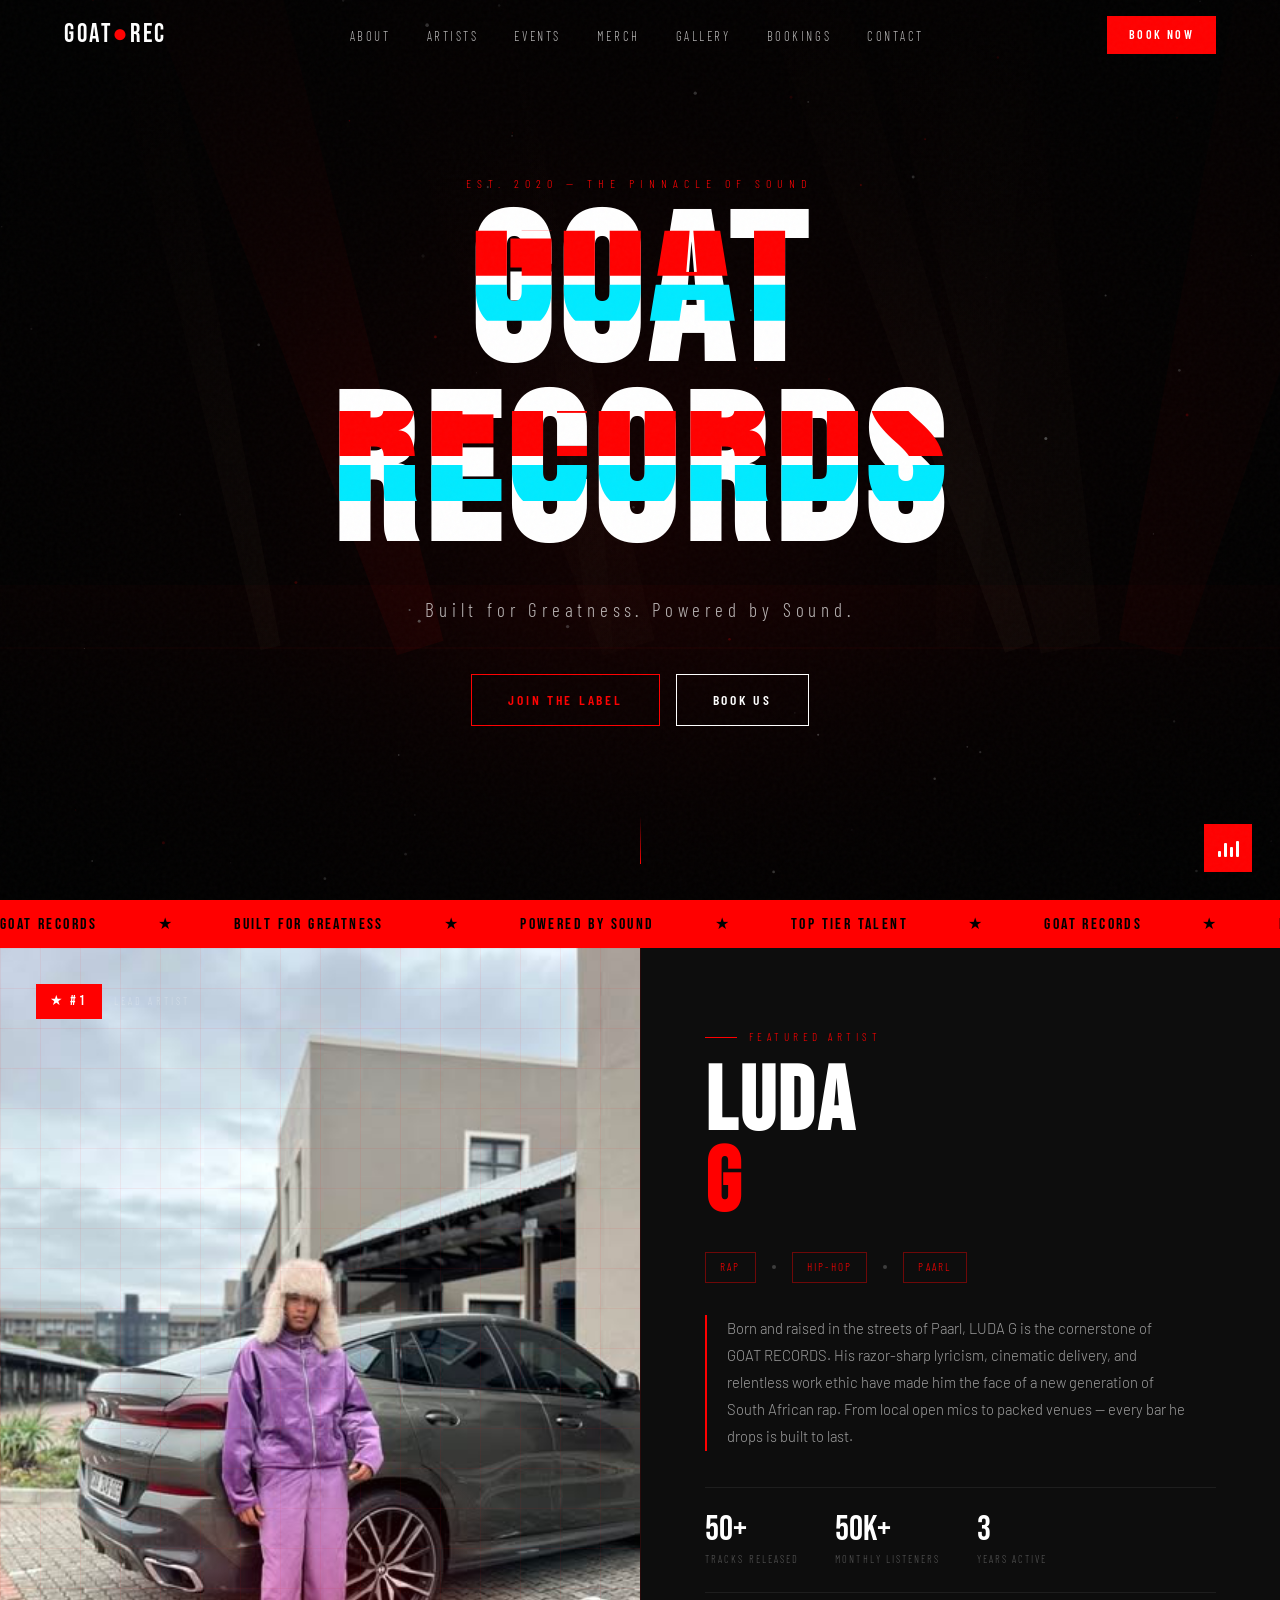
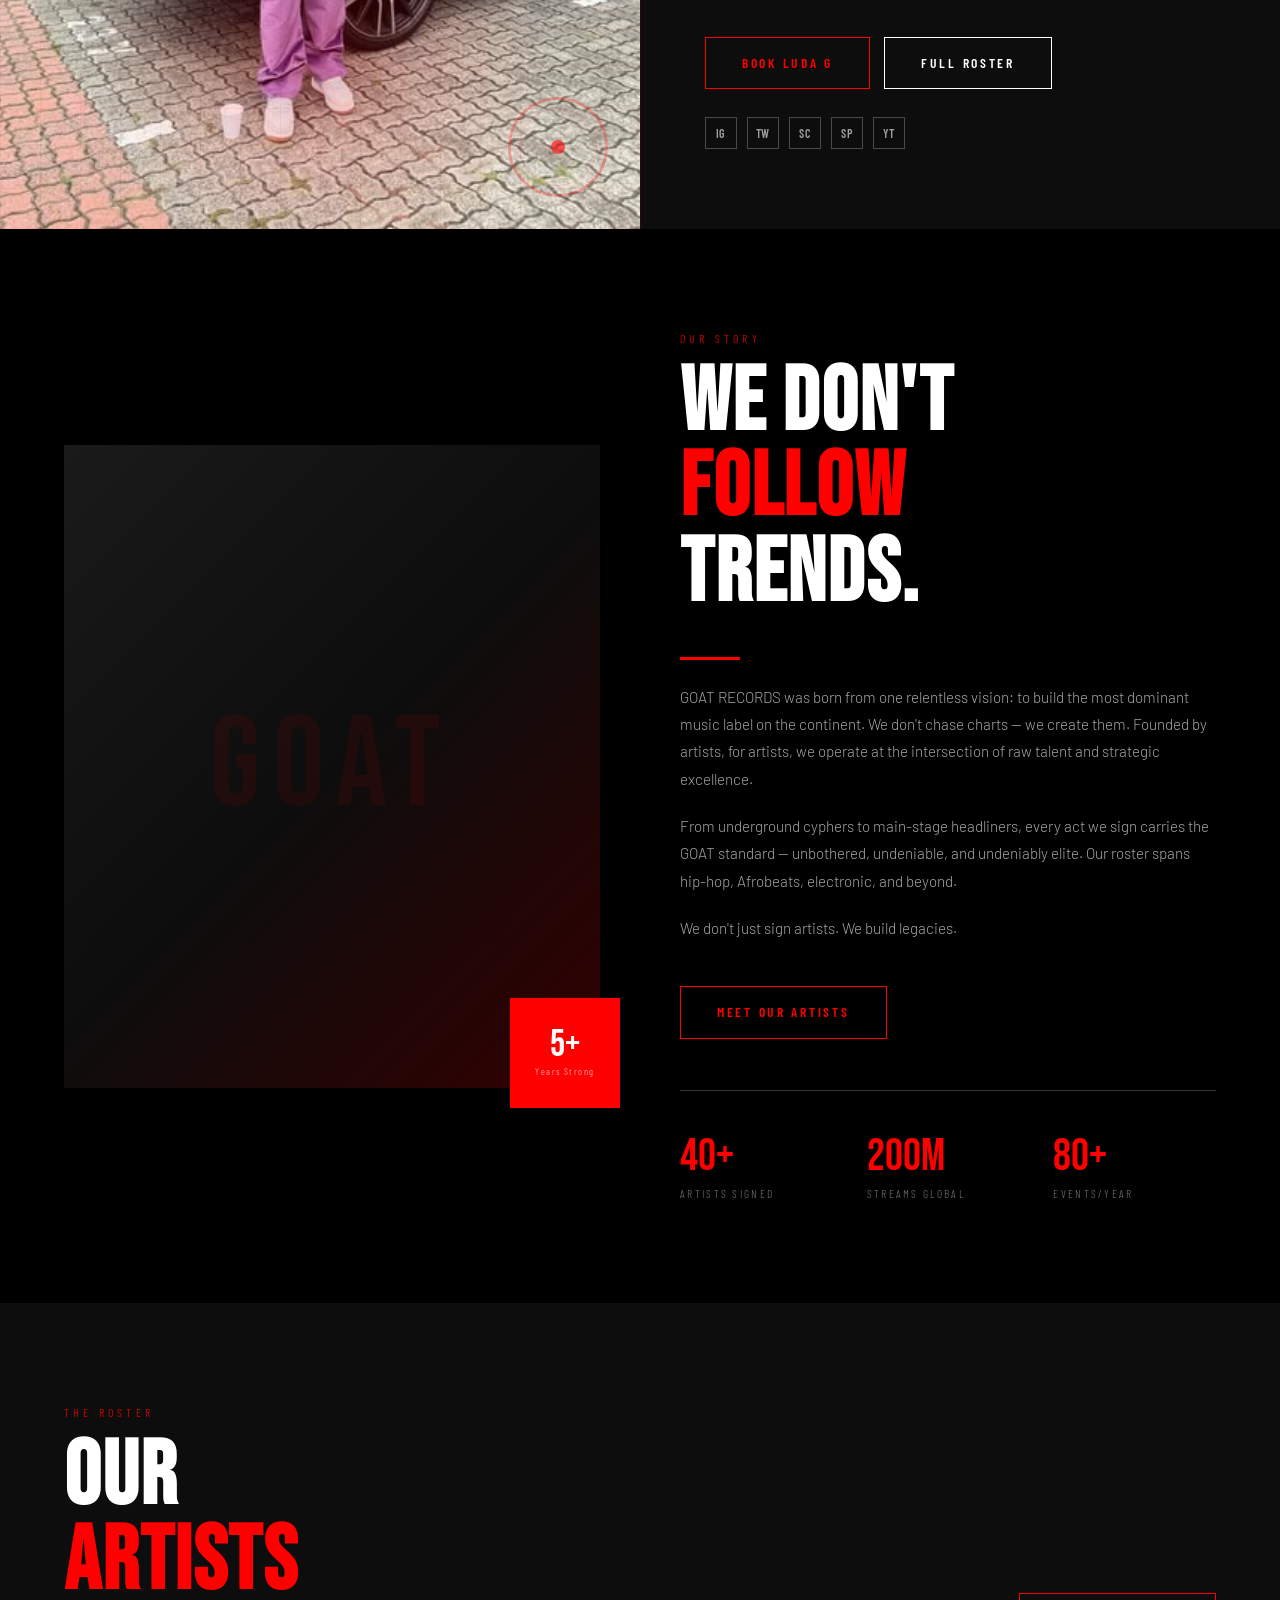
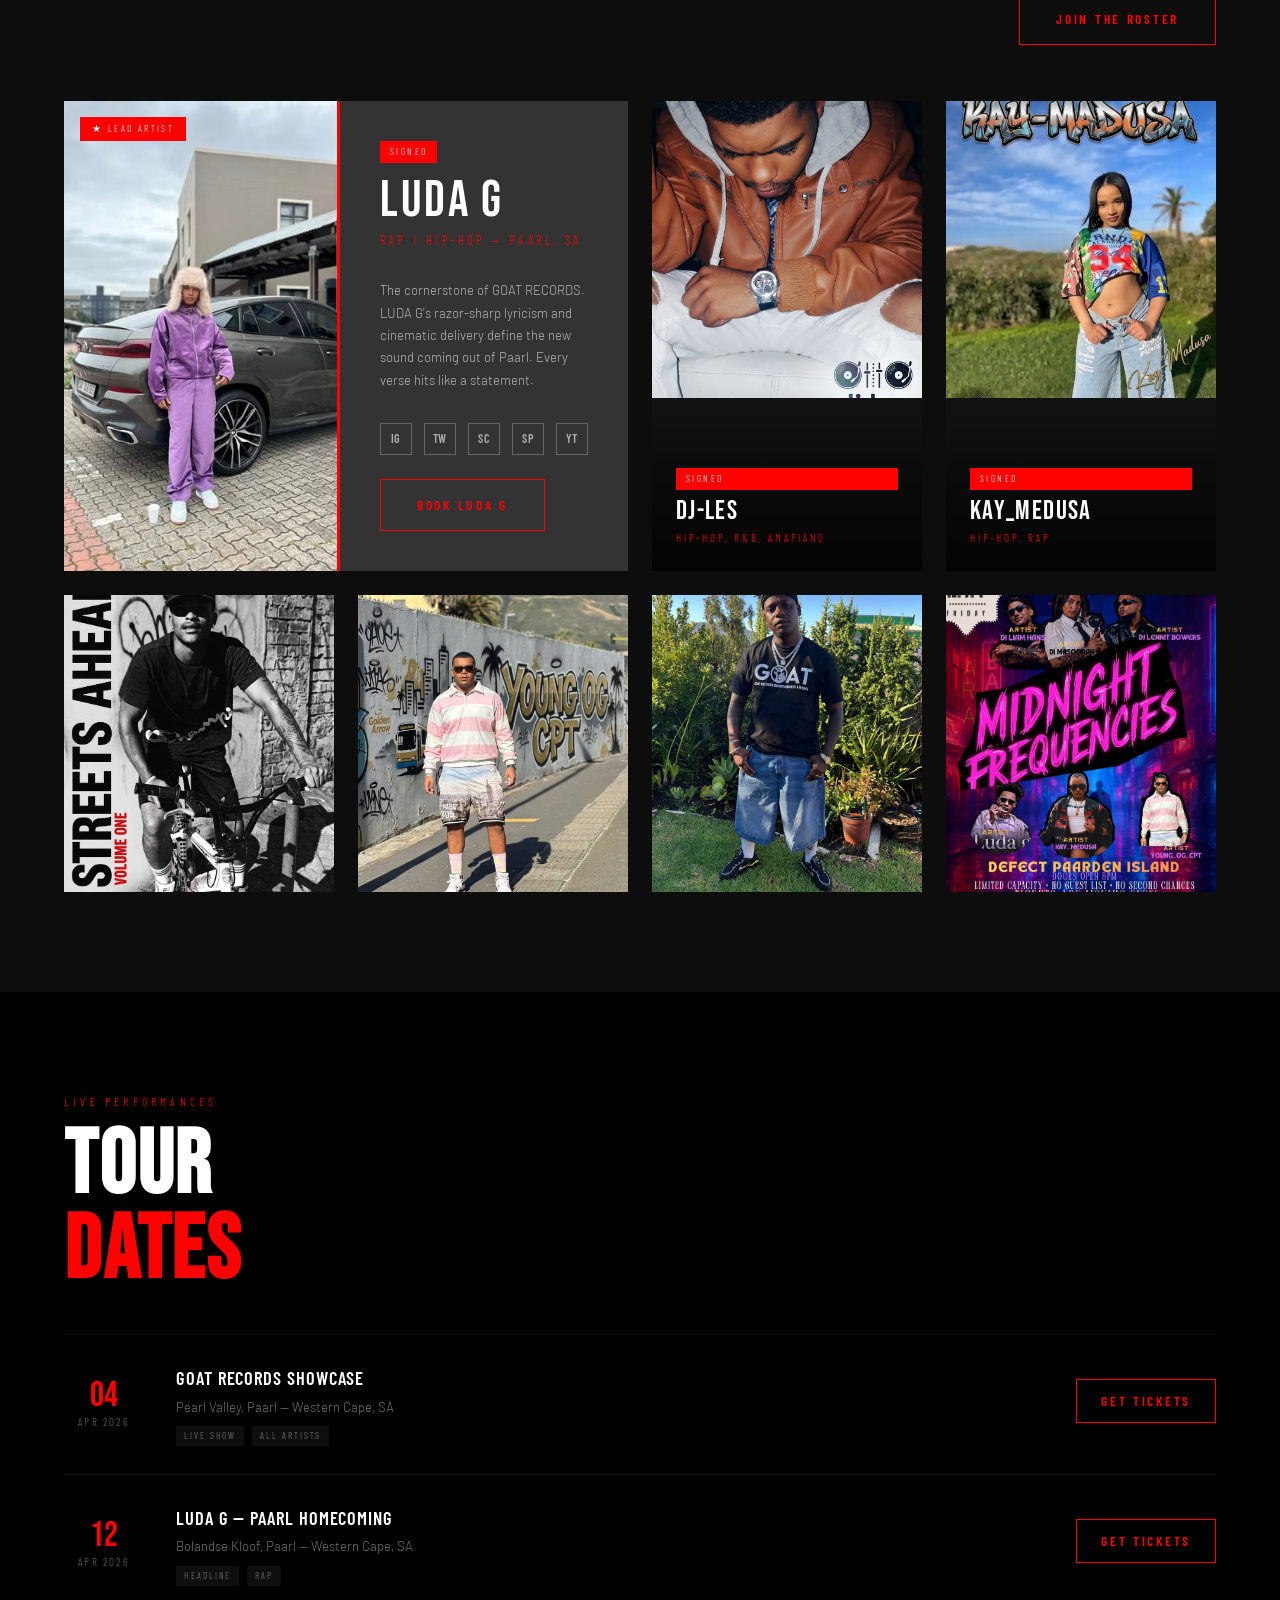
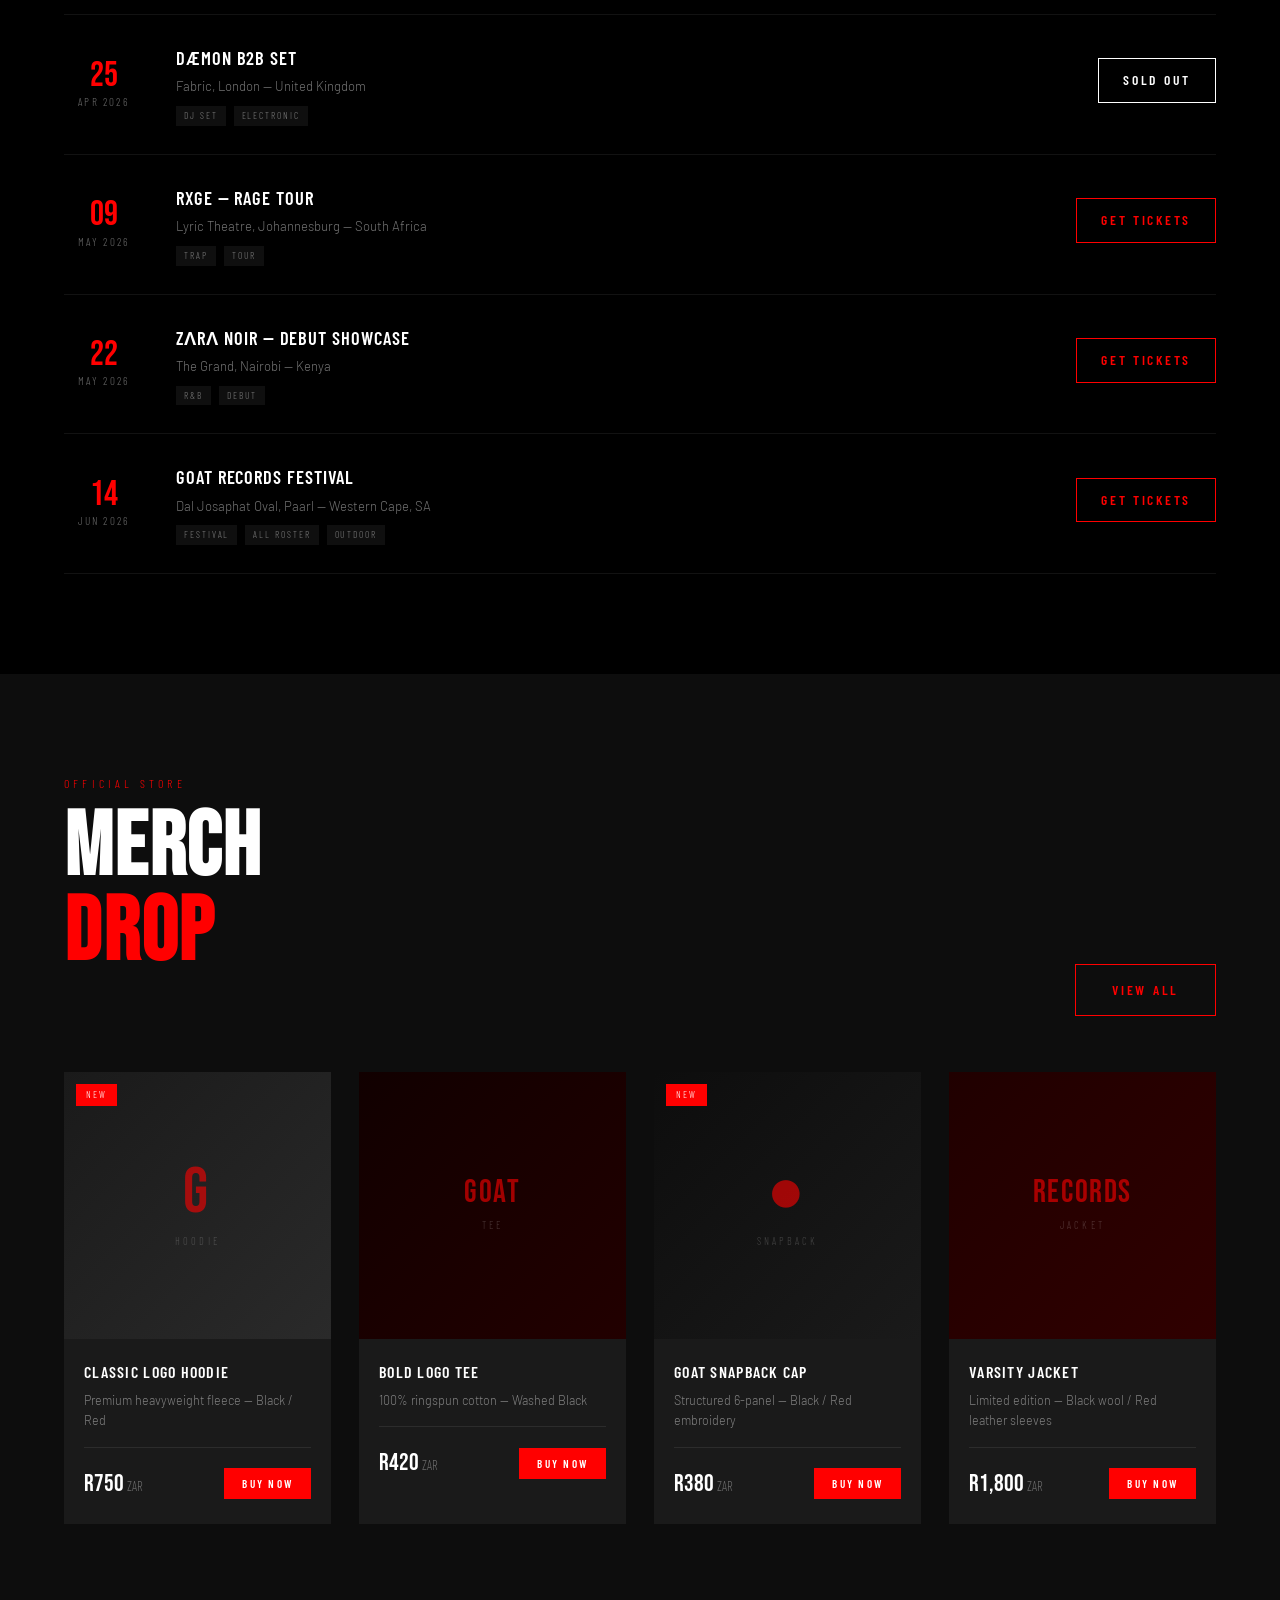
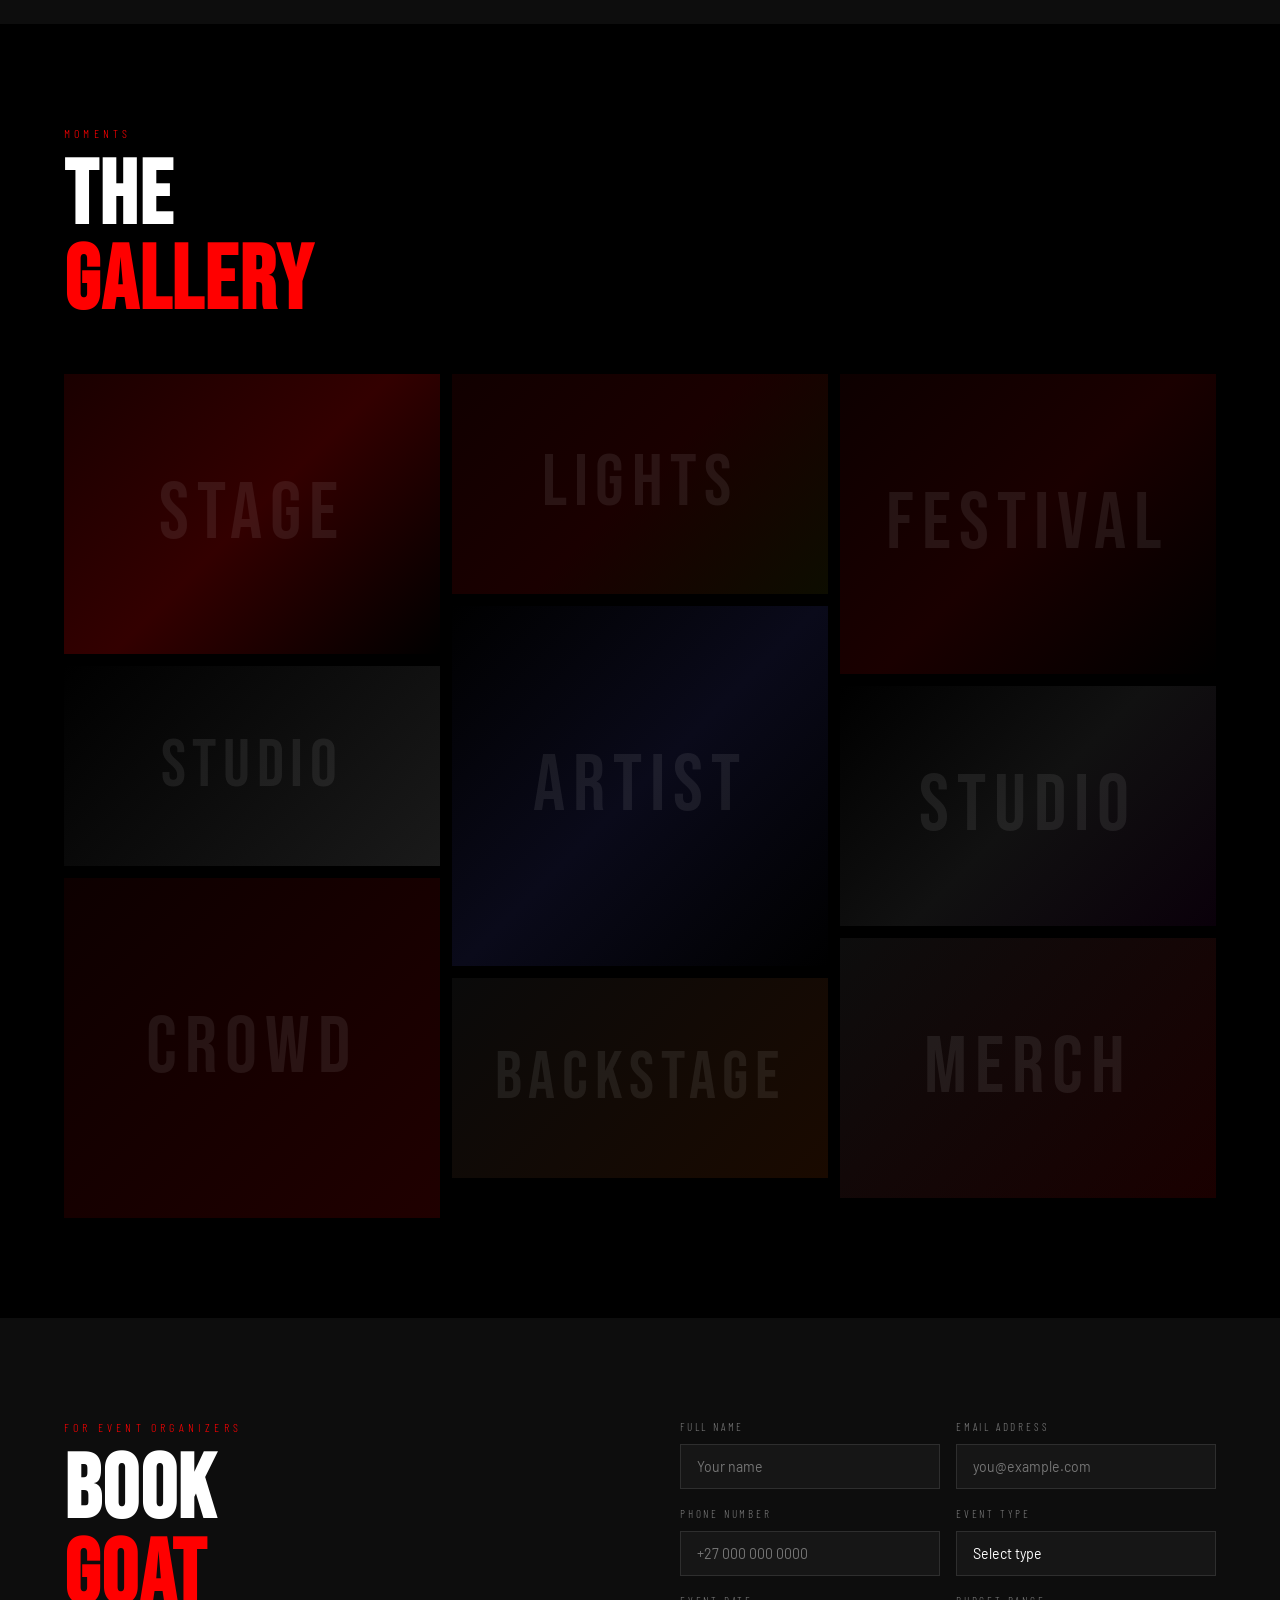
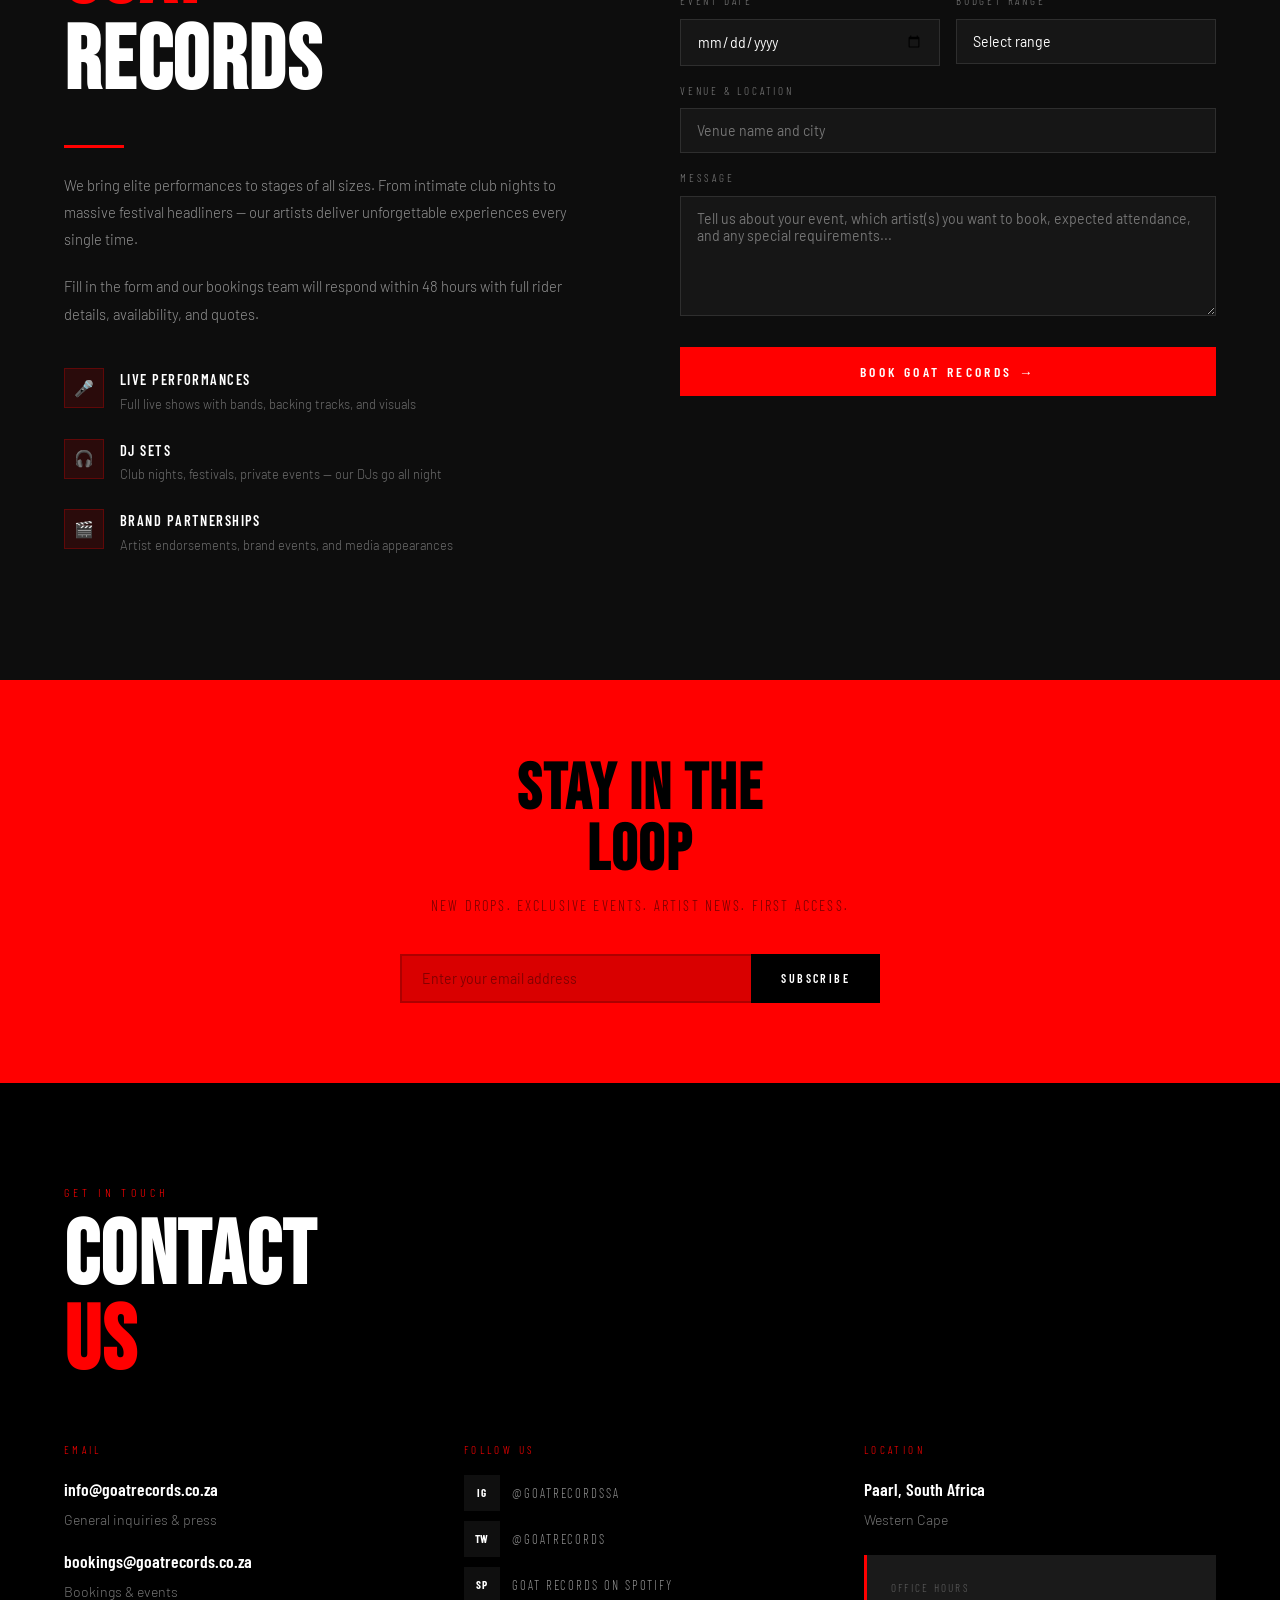
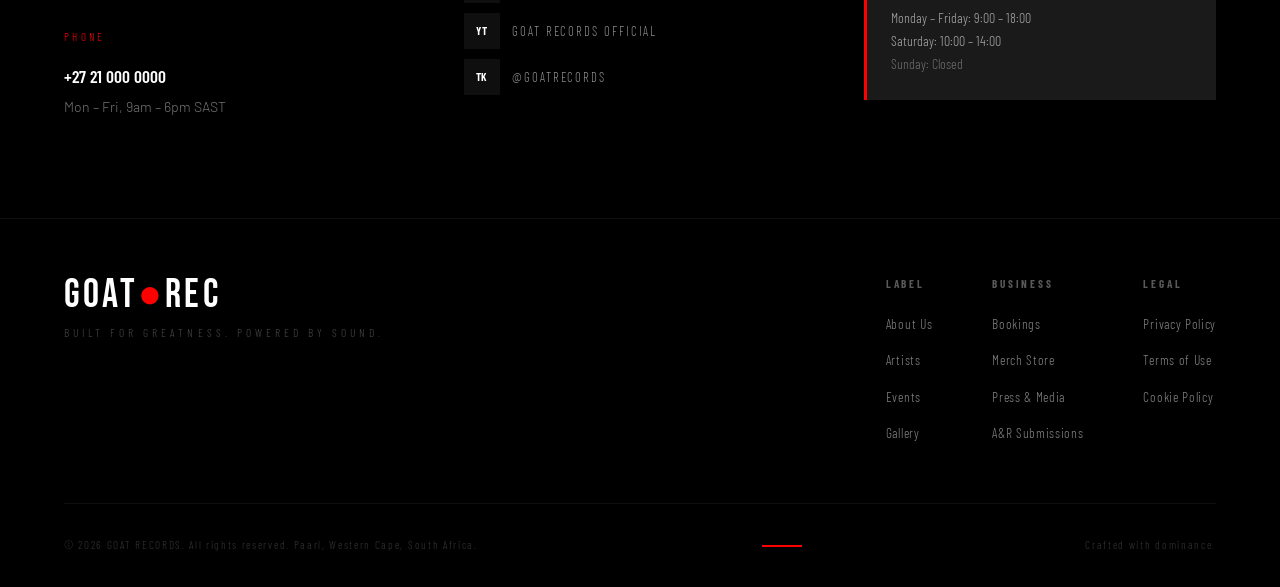
==== commit 9e22f322: "Harden GOAT RECORDS data sources and narrow layouts. Store each event date once, select the featured" ====
--- a/index.html
+++ b/index.html
@@ -283,8 +283,8 @@
         </div>
         <div class="fade-in">
           <div class="contact-block-label">Location</div>
-          <div class="contact-value contact-value--static" data-text="label.contact.locationPrimary">Paarl, South Africa</div>
-          <div class="contact-value-small" data-text="label.contact.locationRegion">Western Cape</div>
+          <div class="contact-value contact-value--static" data-location="primary">Paarl, South Africa</div>
+          <div class="contact-value-small" data-location="region">Western Cape</div>
           <div class="office-card">
             <div class="office-card-label">Office Hours</div>
             <div class="office-card-line" data-hours="weekdays">Monday – Friday: 9:00 – 18:00</div>
--- a/css/main.css
+++ b/css/main.css
@@ -23,6 +23,7 @@
 
 html {
   scroll-behavior: smooth;
+  overflow-x: hidden;
 }
 
 body {
--- a/css/sections/featured-artist.css
+++ b/css/sections/featured-artist.css
@@ -39,6 +39,7 @@
   position: relative;
   overflow: hidden;
   min-height: 500px;
+  min-width: 0;
 }
 
 .featured-visual-bg {
@@ -184,6 +185,7 @@
   flex-direction: column;
   justify-content: center;
   position: relative;
+  min-width: 0;
   background: var(--gray-dark);
   border-left: 1px solid rgba(255, 0, 0, 0.12);
 }
@@ -214,6 +216,7 @@
   letter-spacing: 0.03em;
   color: var(--white);
   margin-bottom: 8px;
+  overflow-wrap: anywhere;
 }
 
 .featured-name .highlight {
@@ -225,6 +228,7 @@
 .featured-genre-bar {
   display: flex;
   align-items: center;
+  flex-wrap: wrap;
   gap: 16px;
   margin: 20px 0 32px;
 }
--- a/css/responsive.css
+++ b/css/responsive.css
@@ -73,14 +73,12 @@
     grid-template-columns: 1fr;
   }
 
-  .luda-wide,
   .artist-card--featured {
     grid-column: span 1;
     grid-template-columns: 1fr;
     flex-direction: column;
   }
 
-  .luda-wide .artist-card-img,
   .artist-card--featured .artist-card-img {
     min-height: 200px;
     padding-top: 0;
@@ -89,6 +87,17 @@
   .section-heading--split {
     flex-direction: column;
     align-items: flex-start;
+  }
+
+  footer {
+    padding-bottom: 96px;
+  }
+
+  .footer-bottom {
+    flex-wrap: wrap;
+    align-items: flex-start;
+    gap: 12px 20px;
+    padding-right: 72px;
   }
 }
 
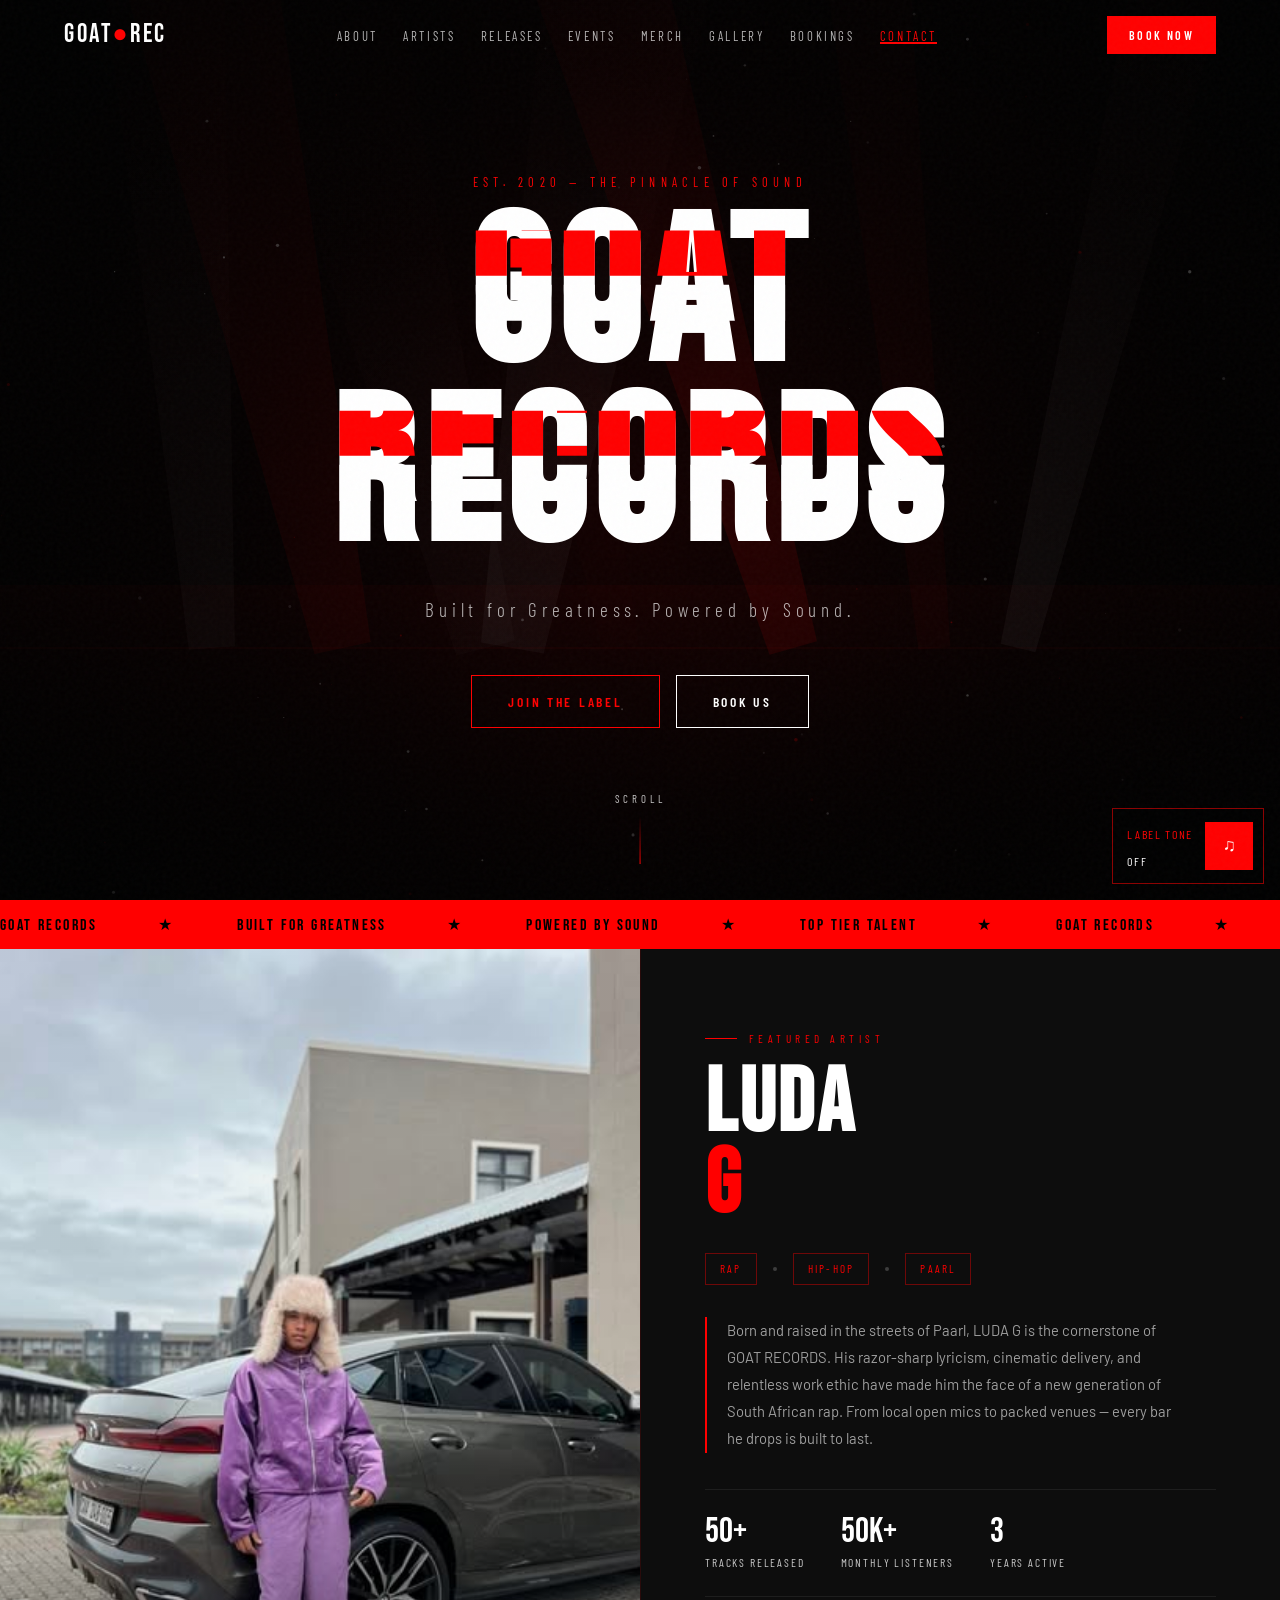
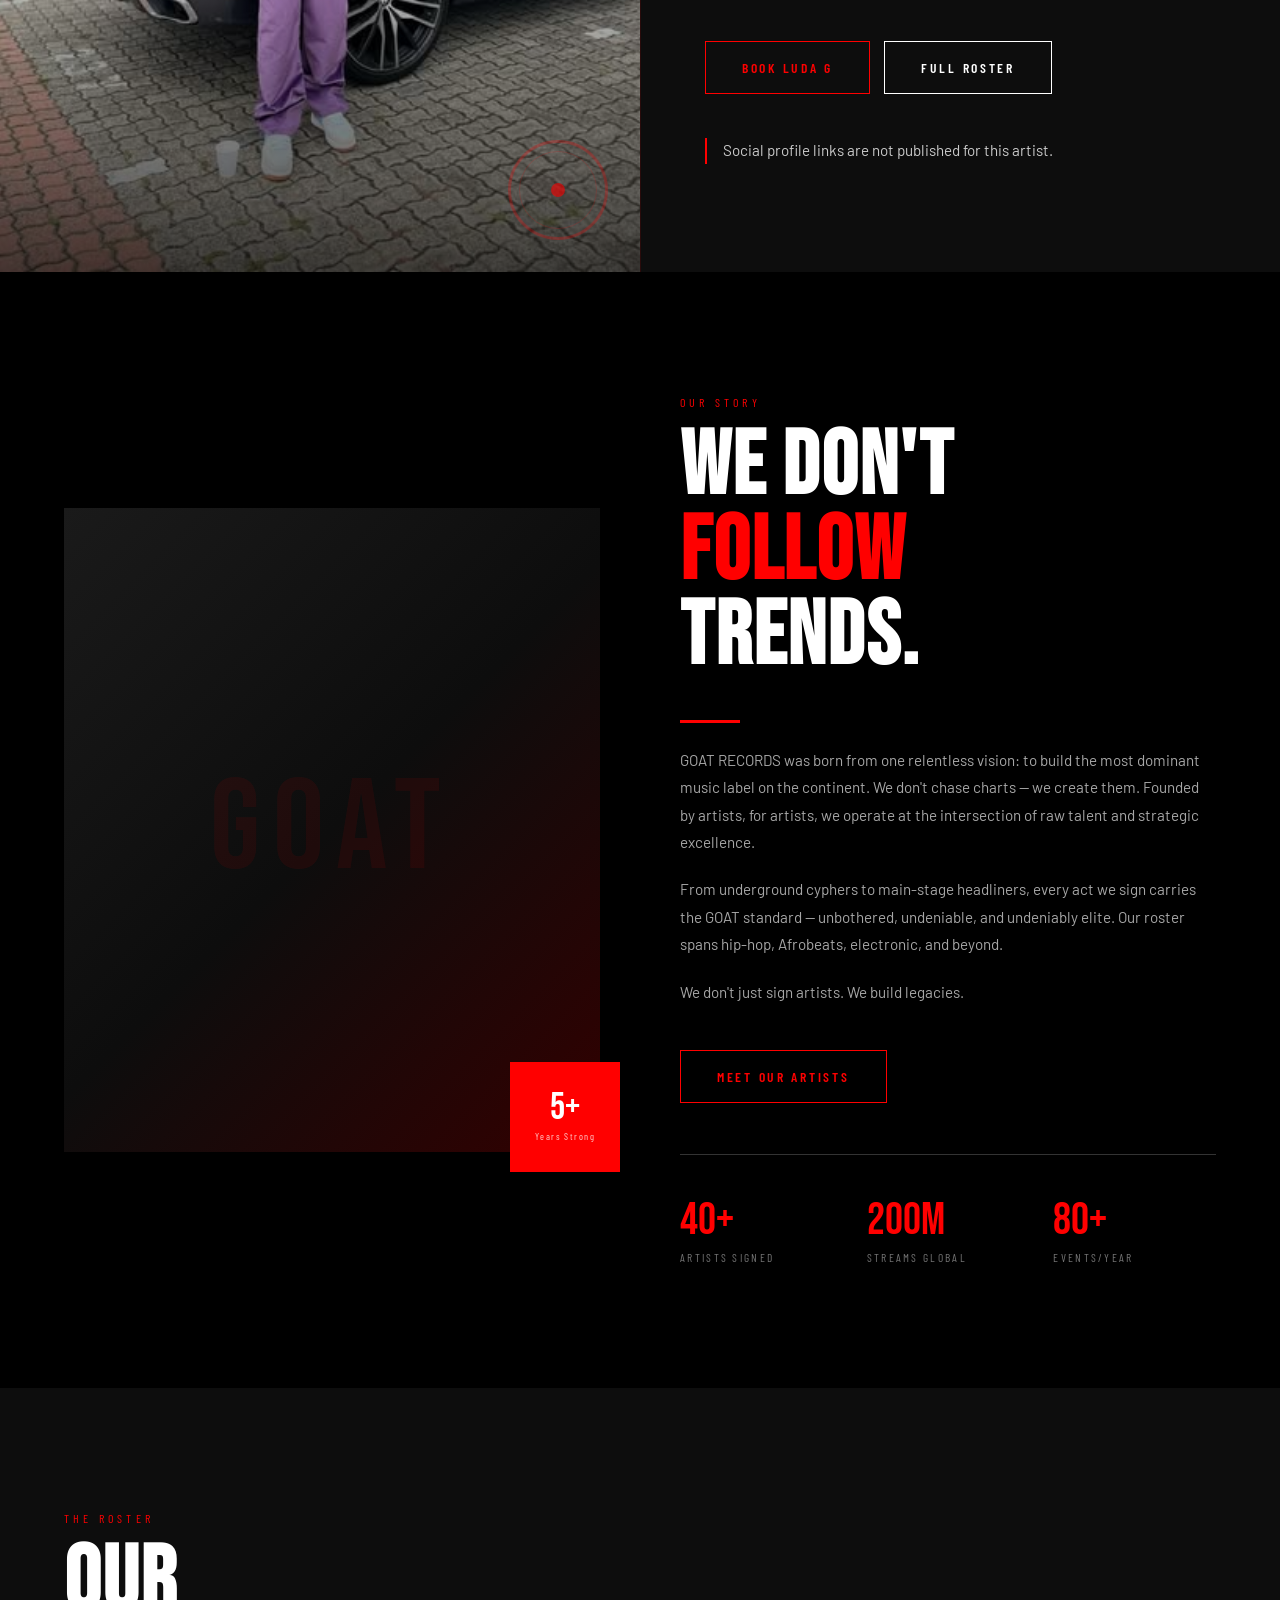
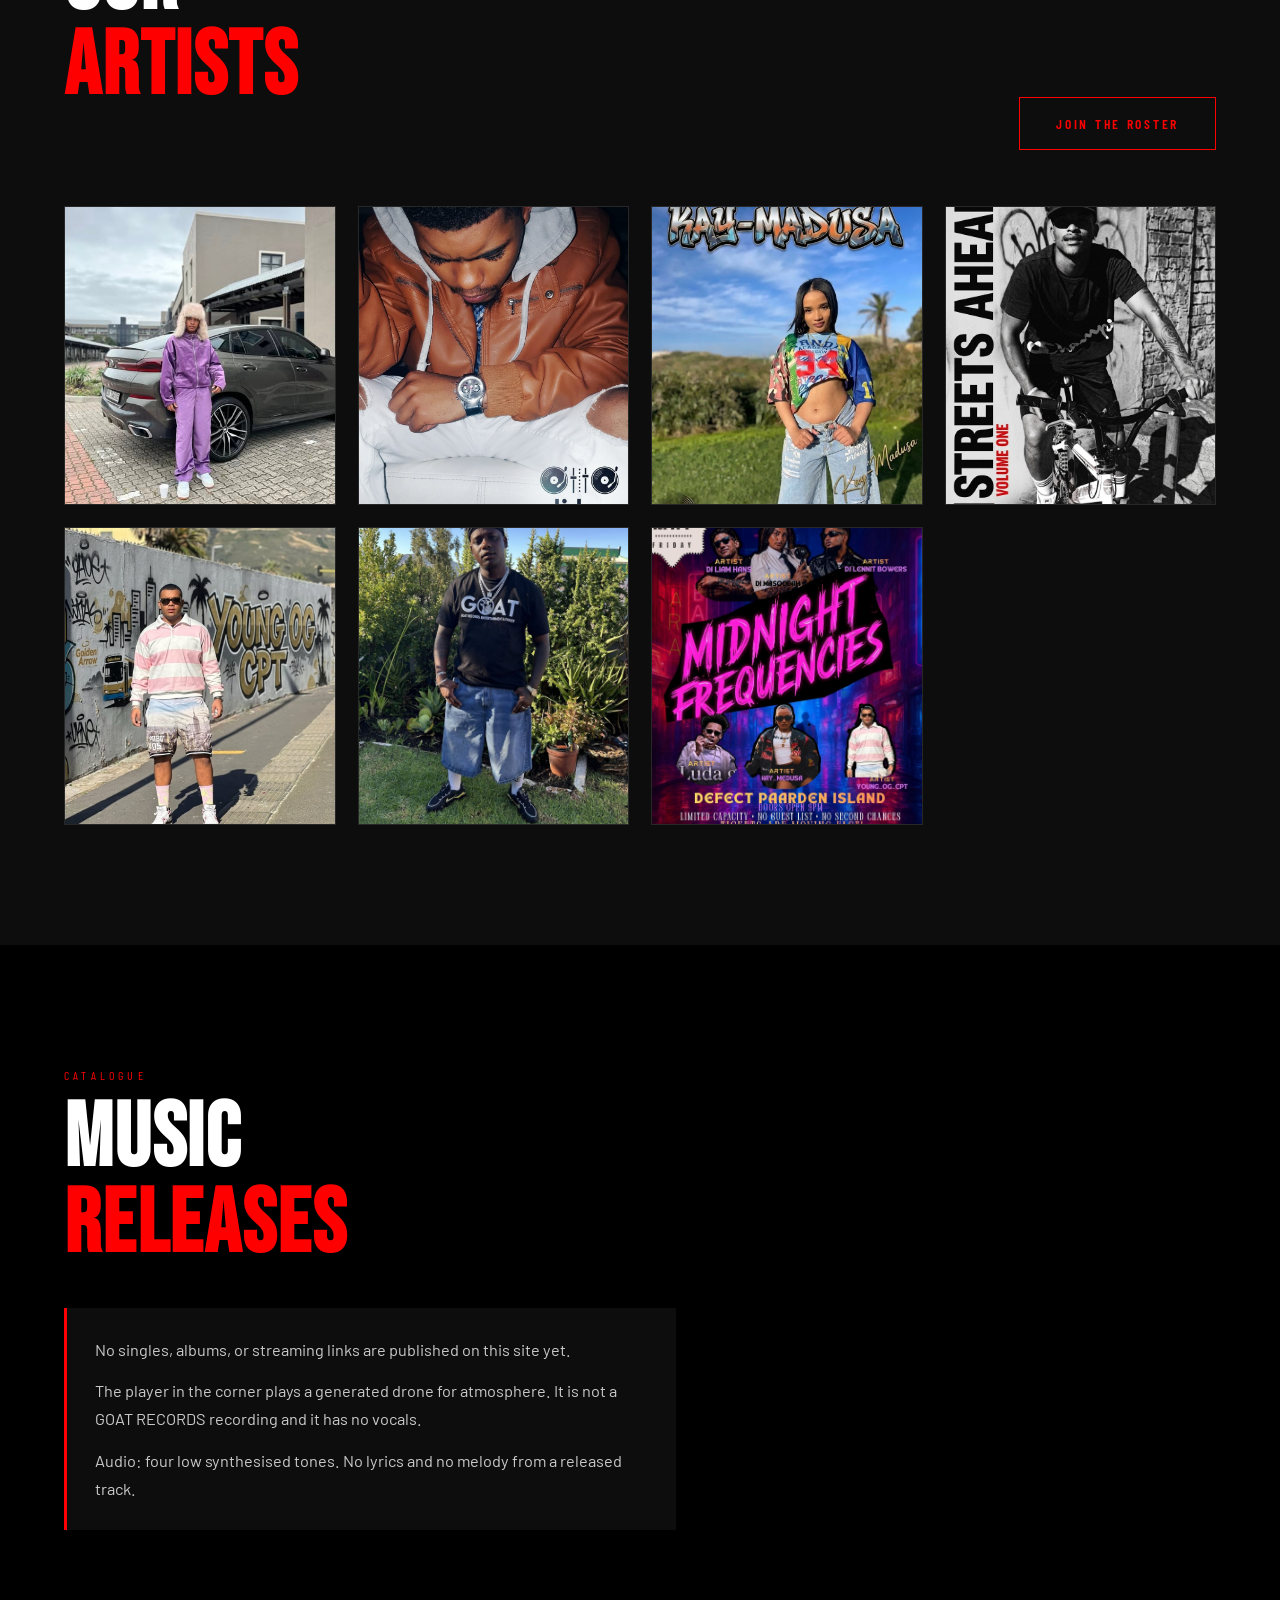
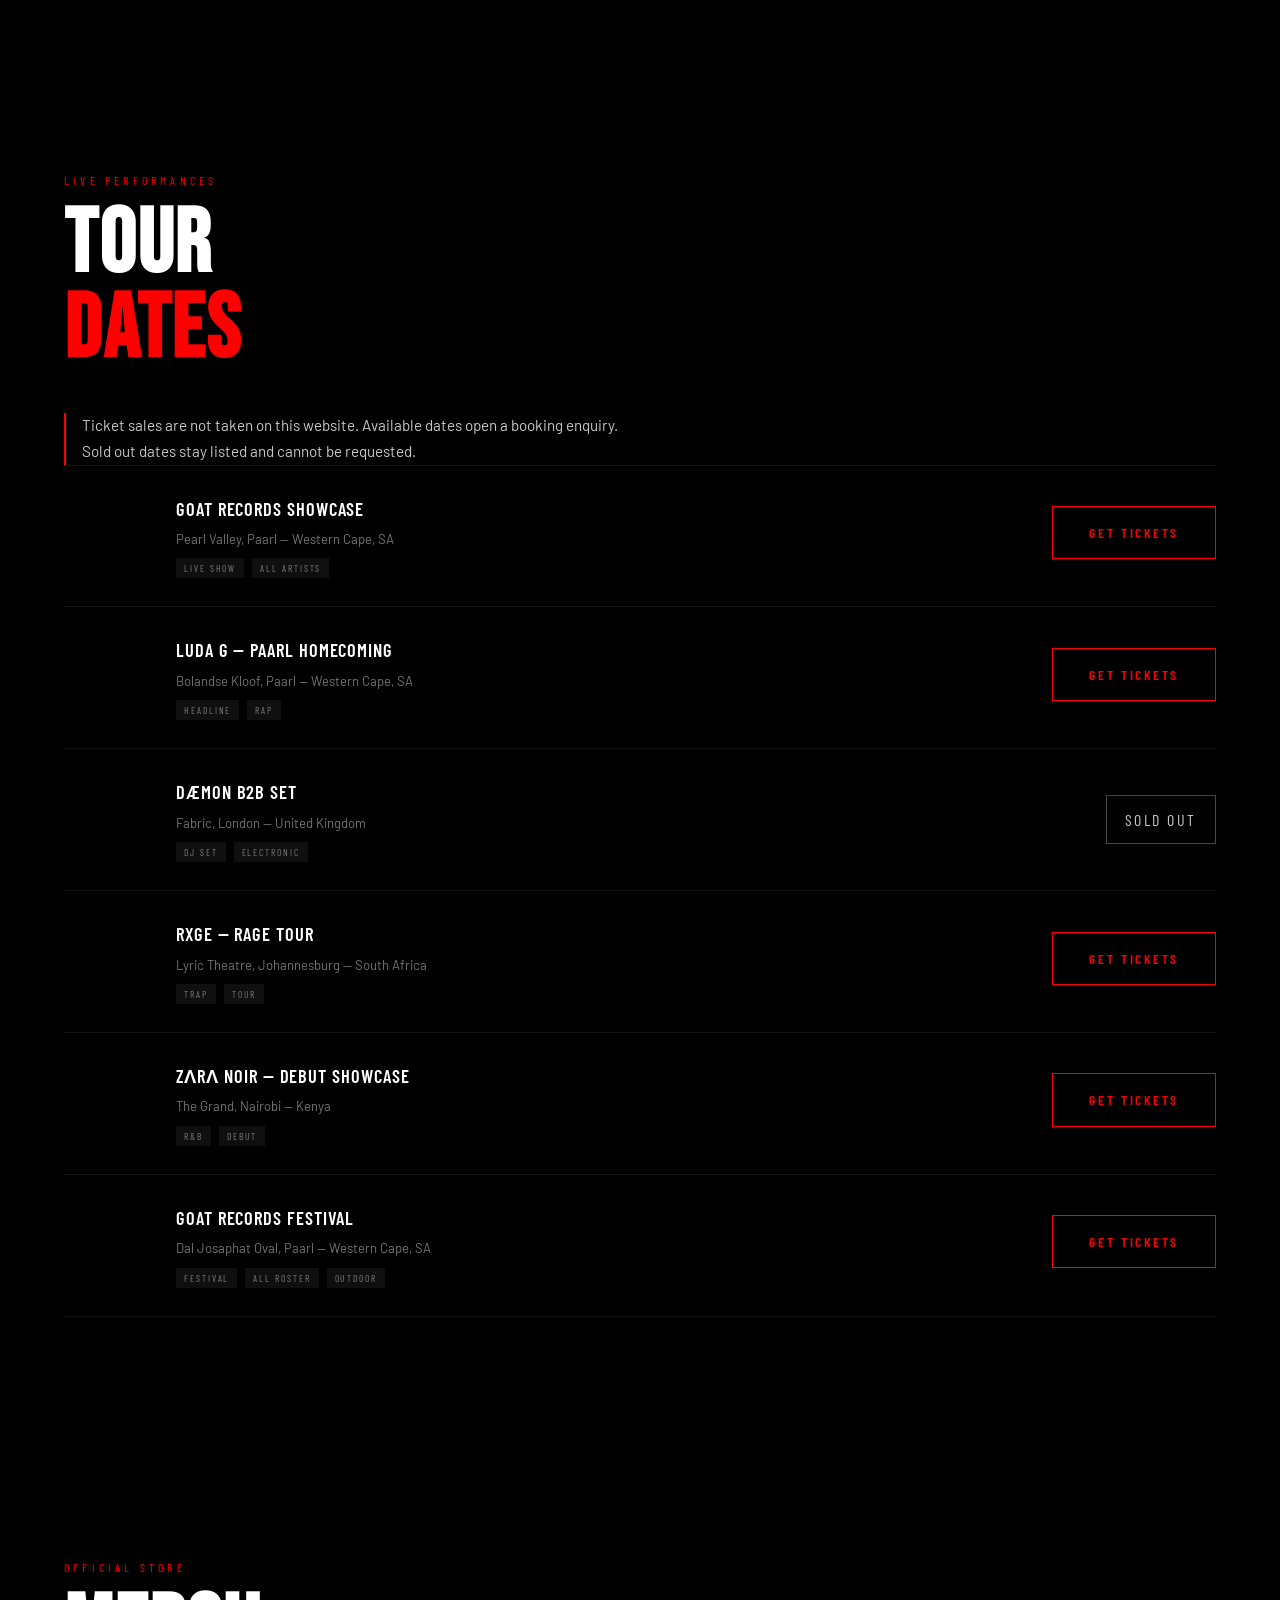
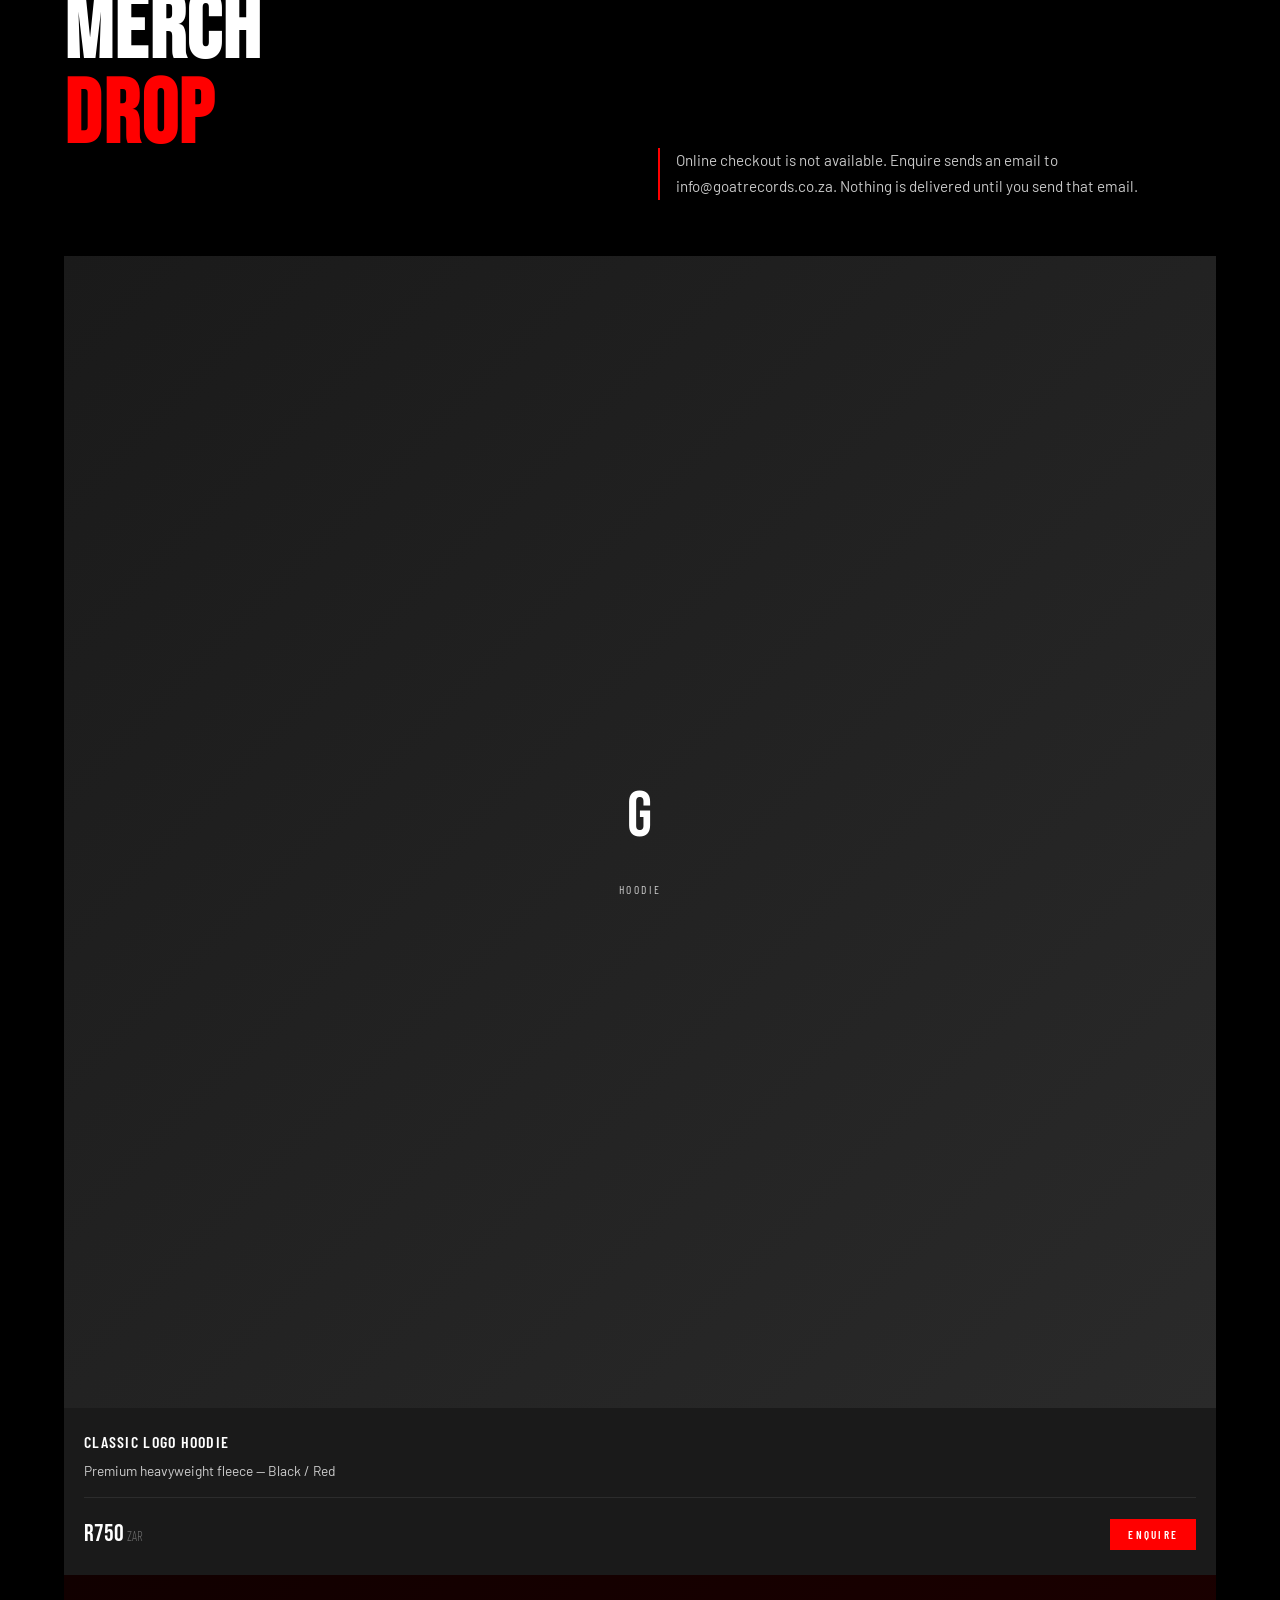
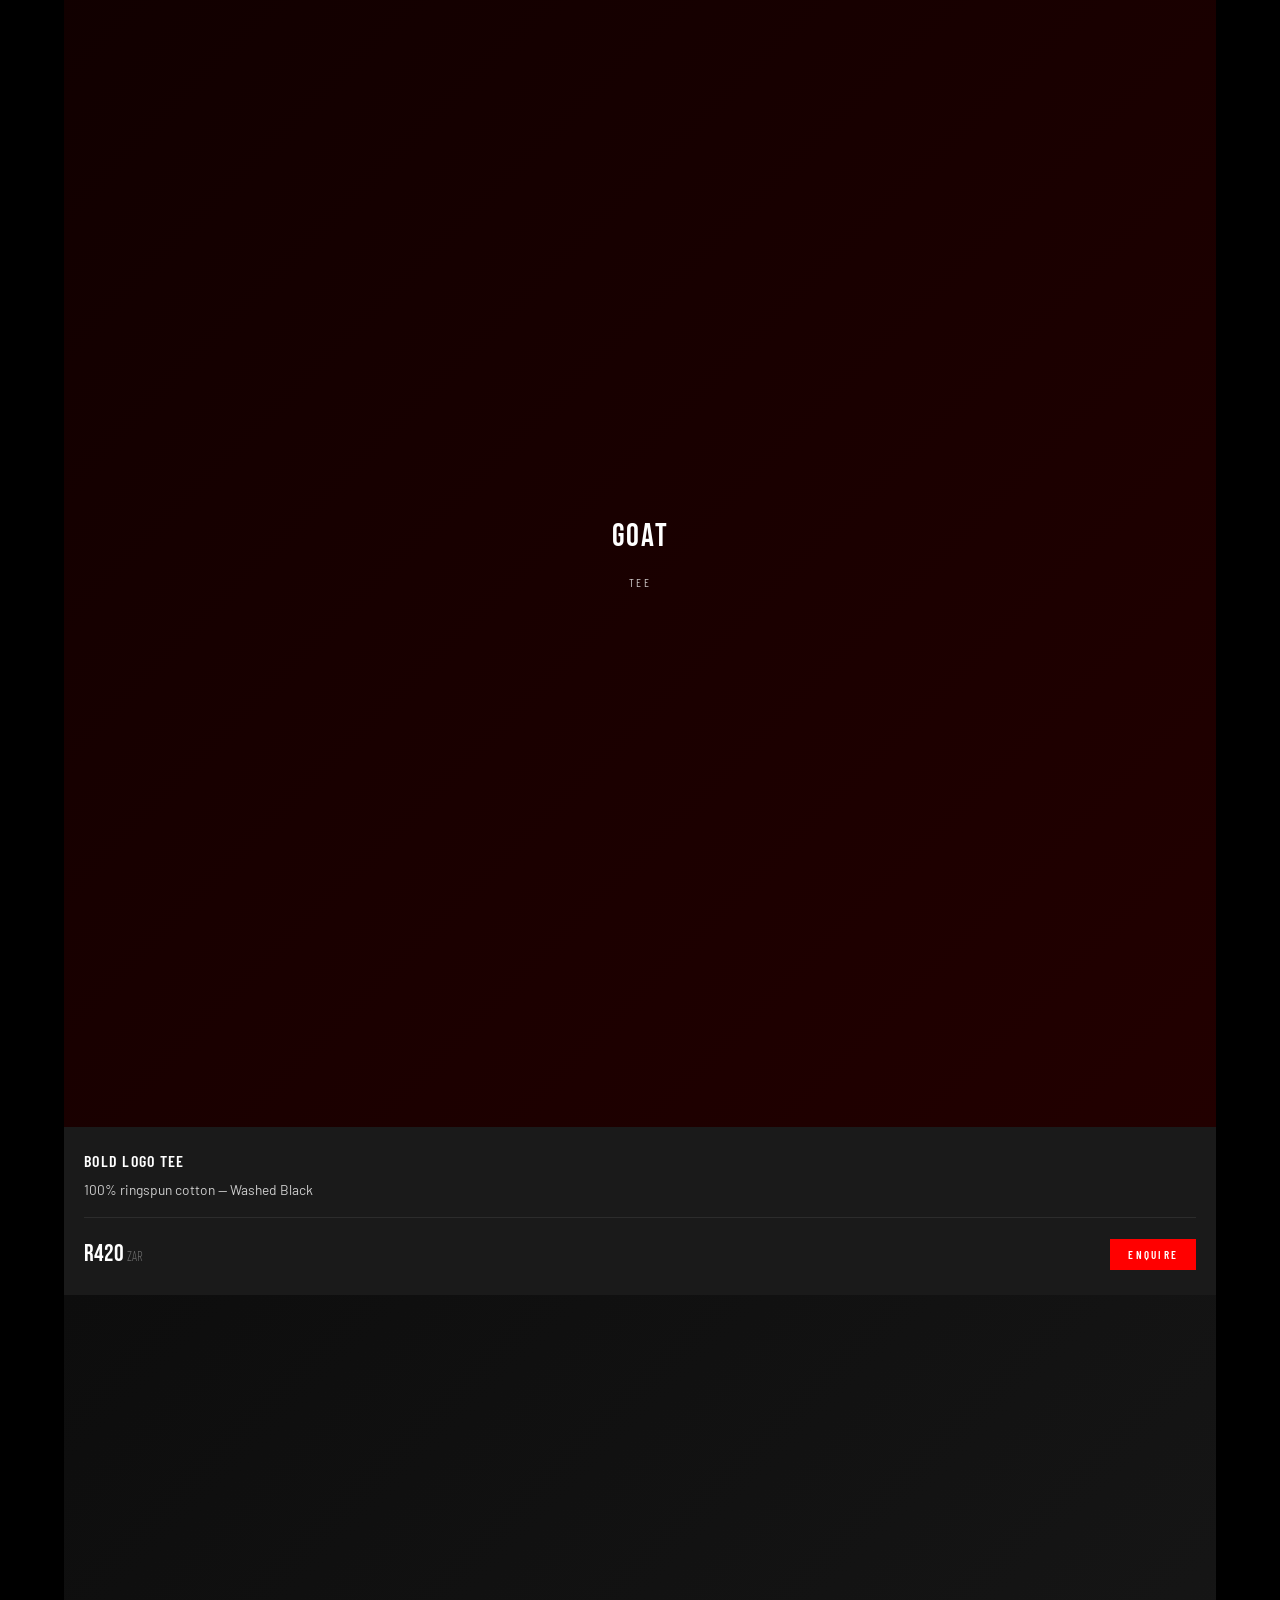
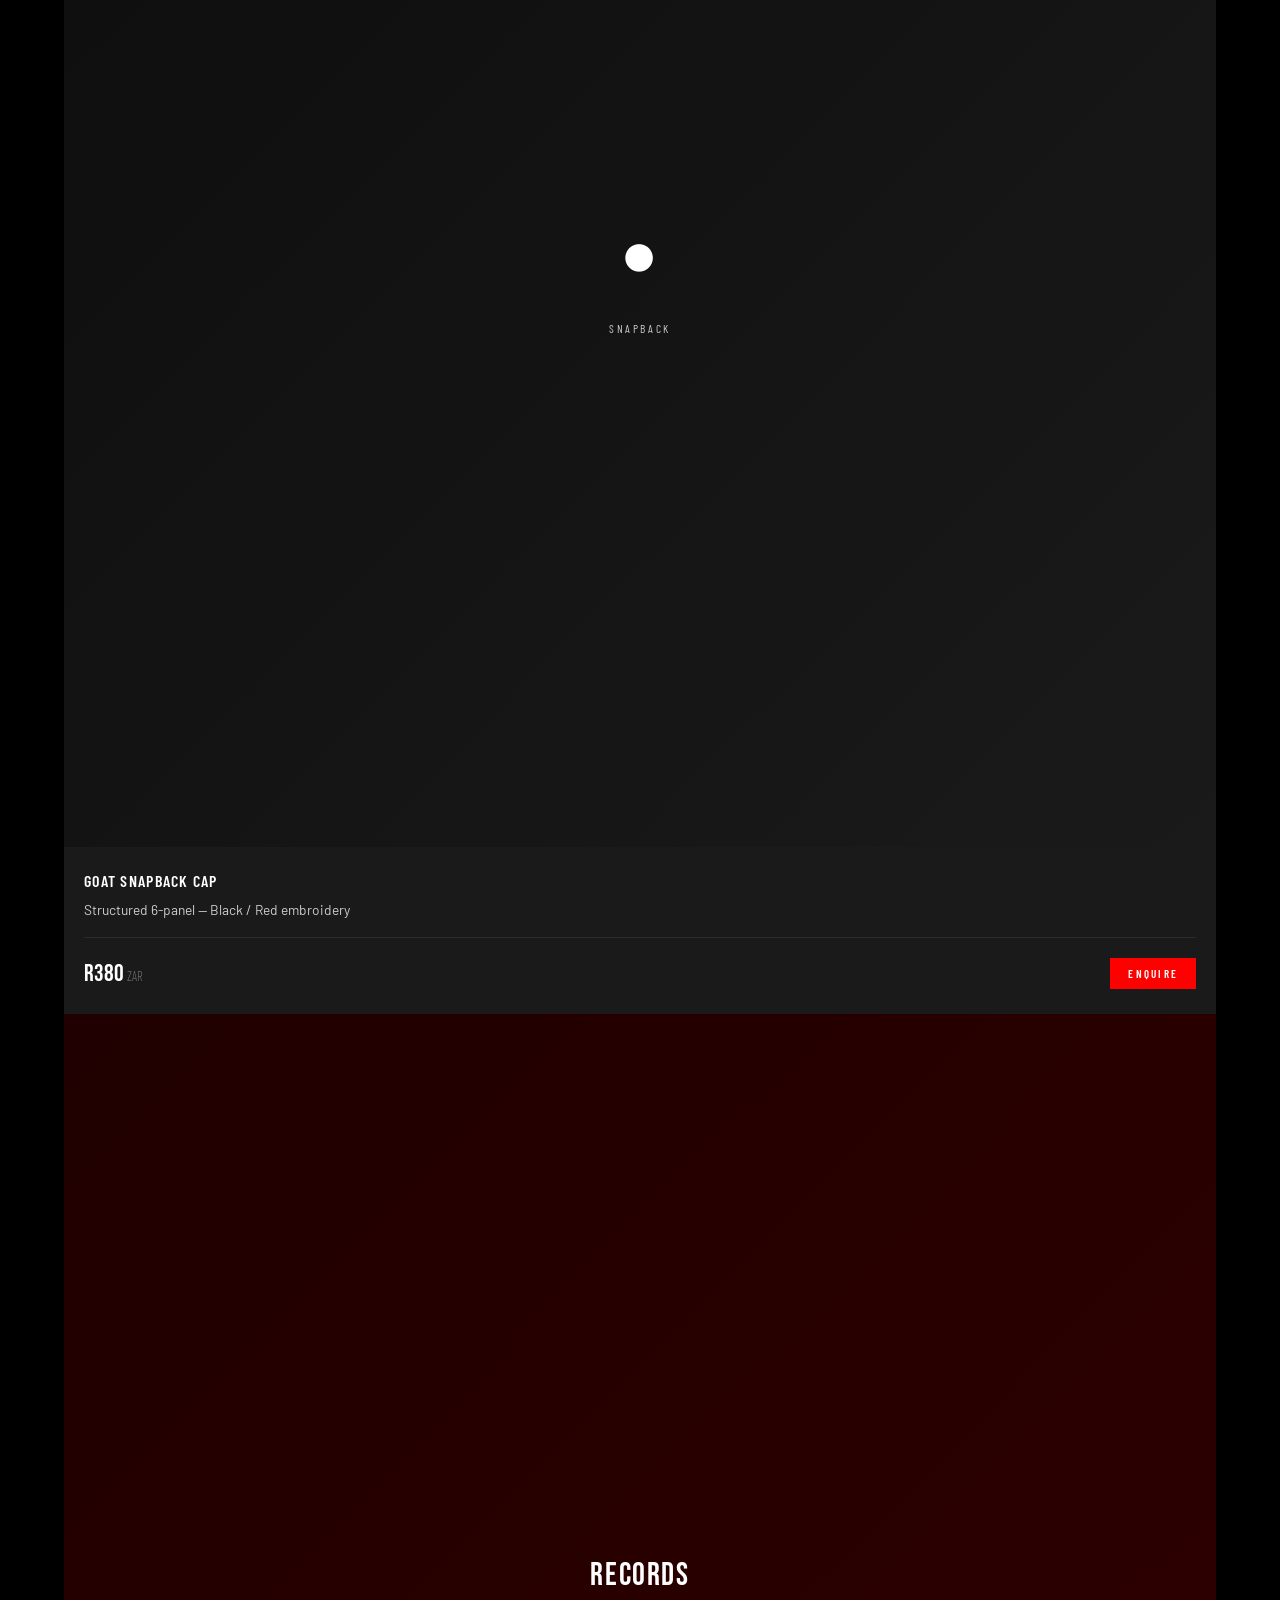
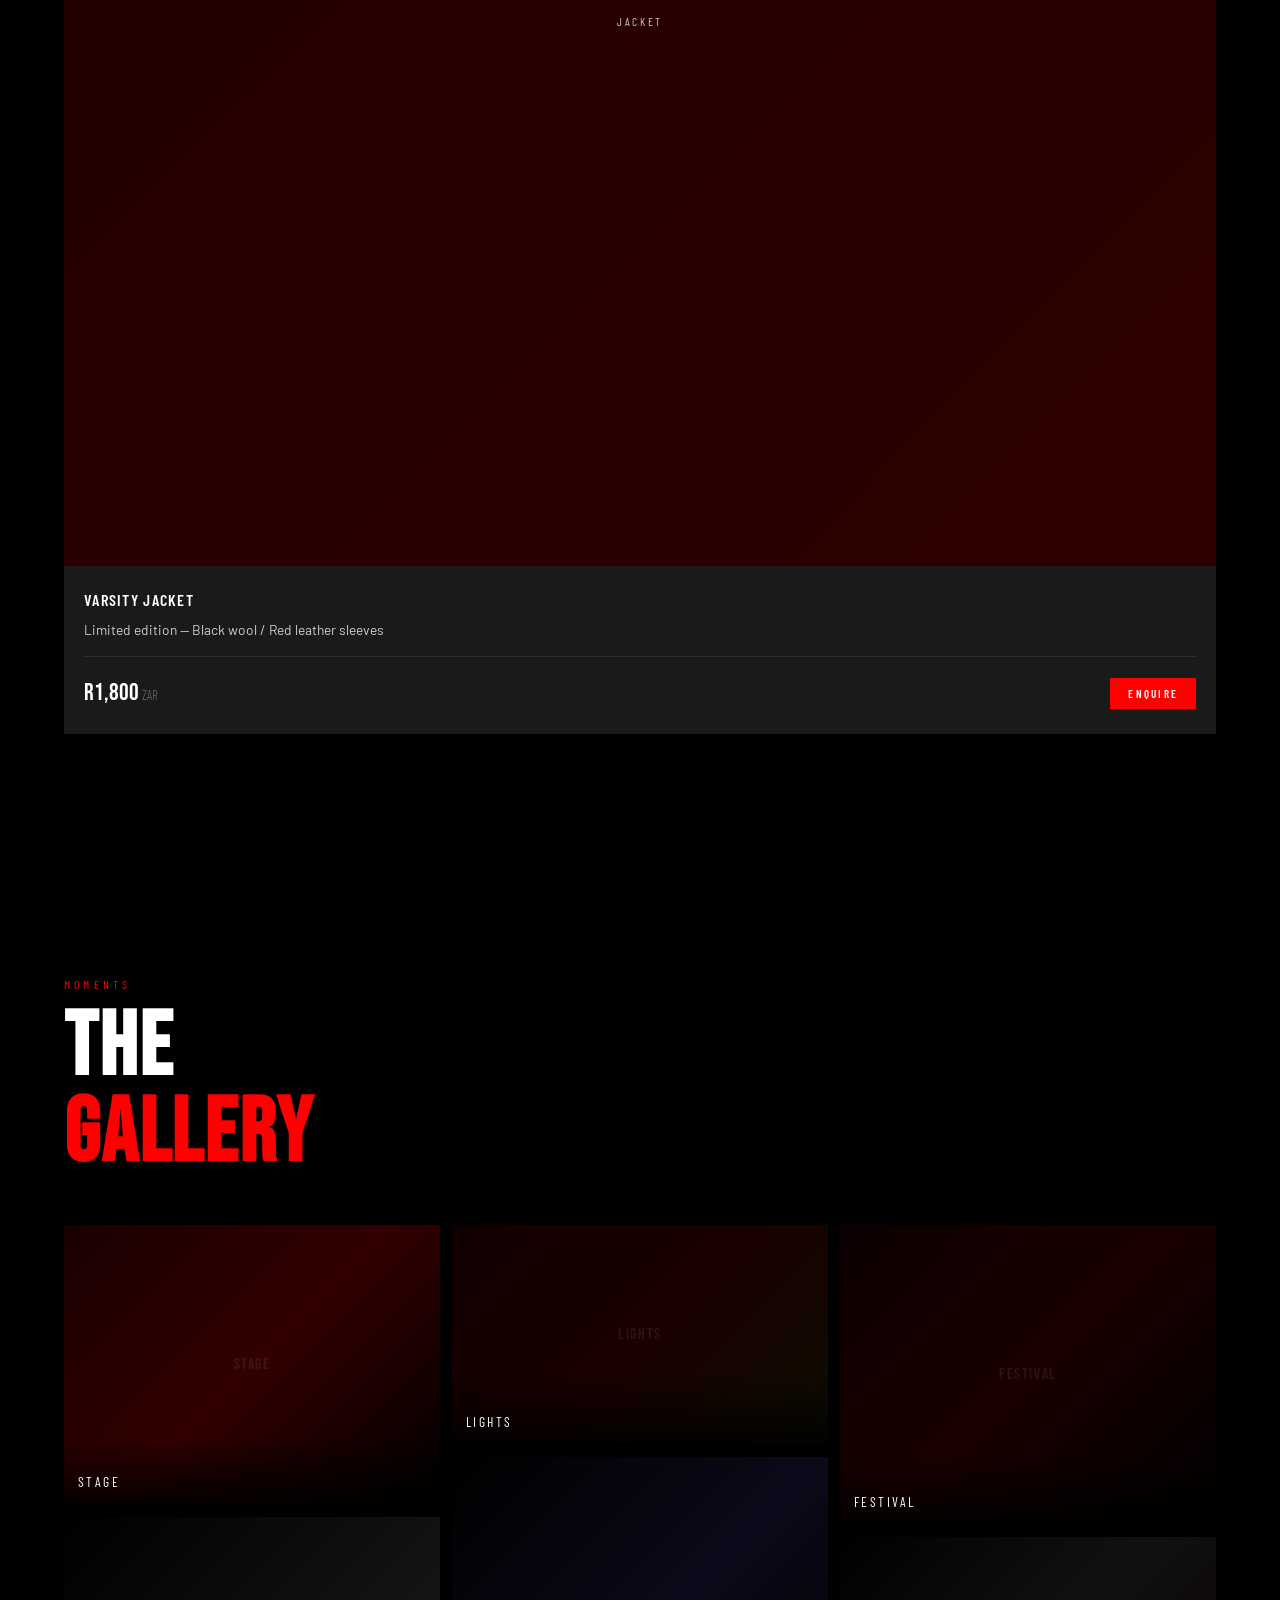
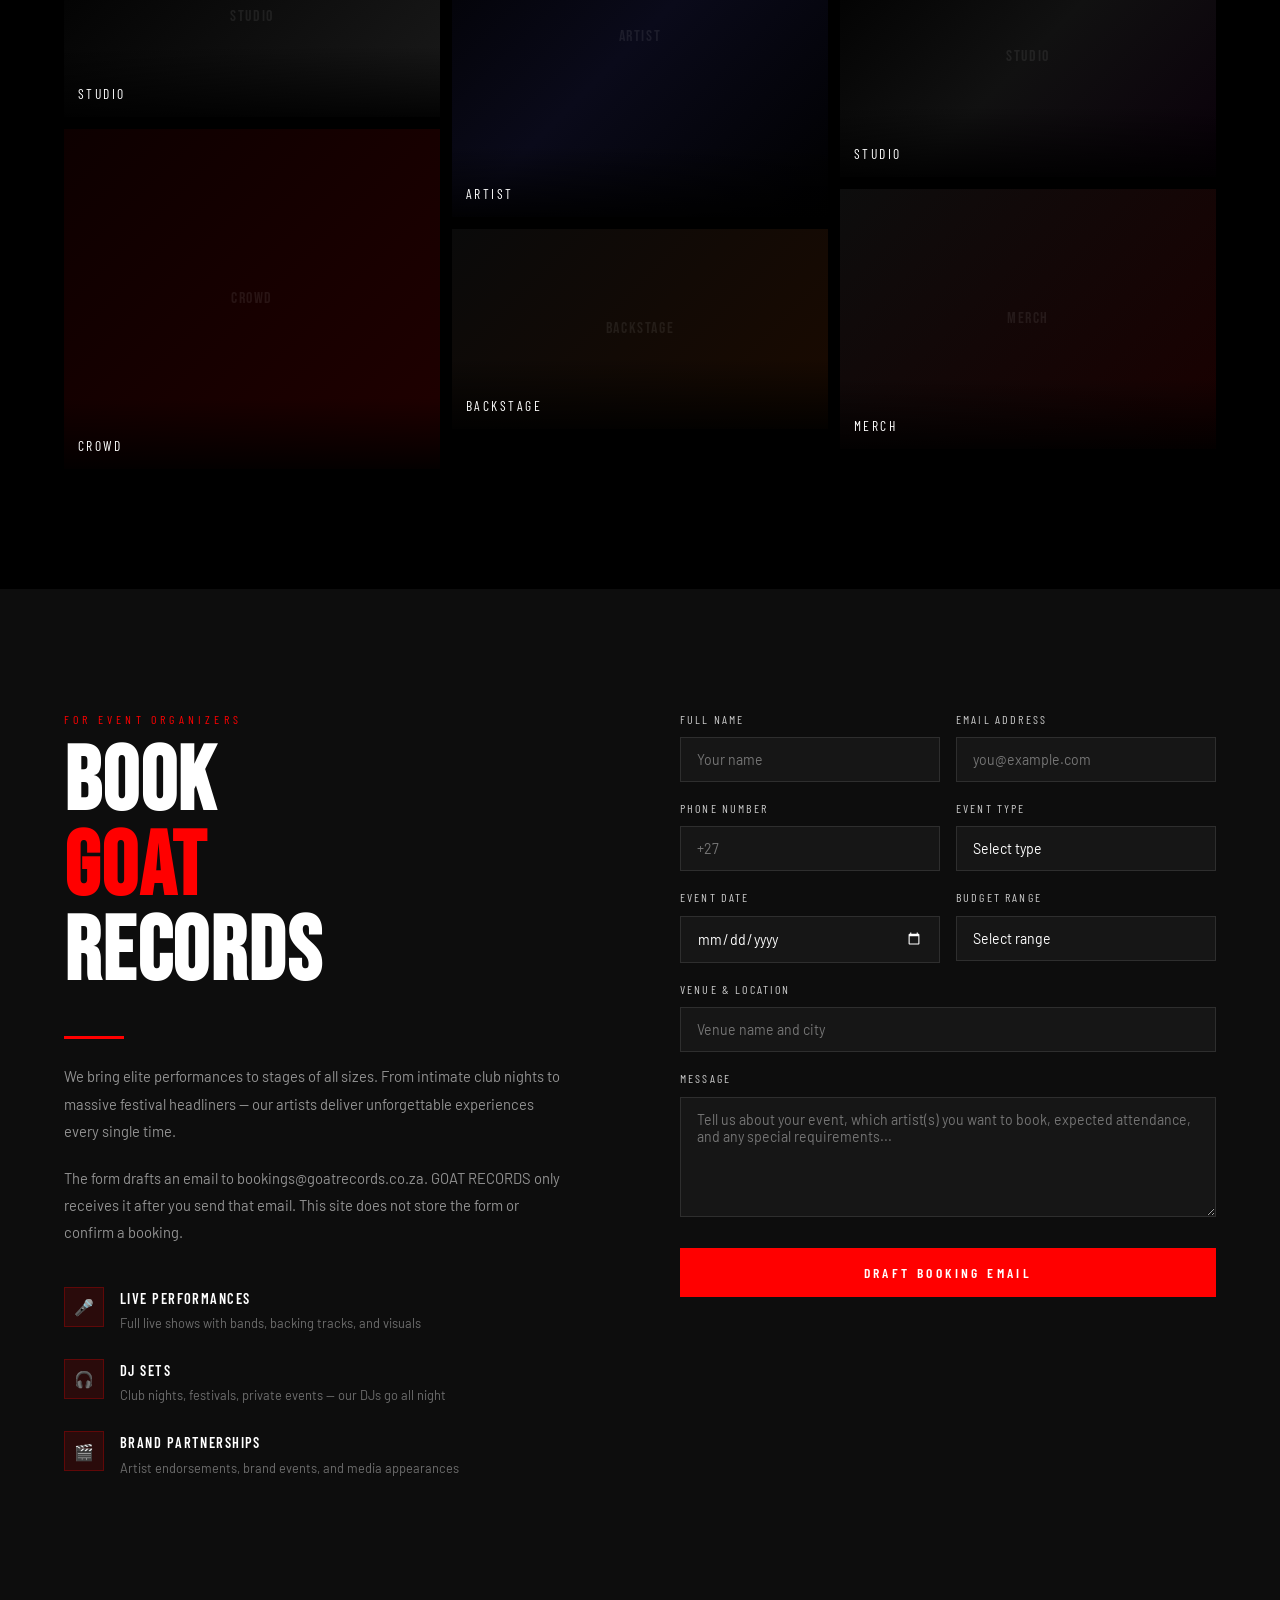
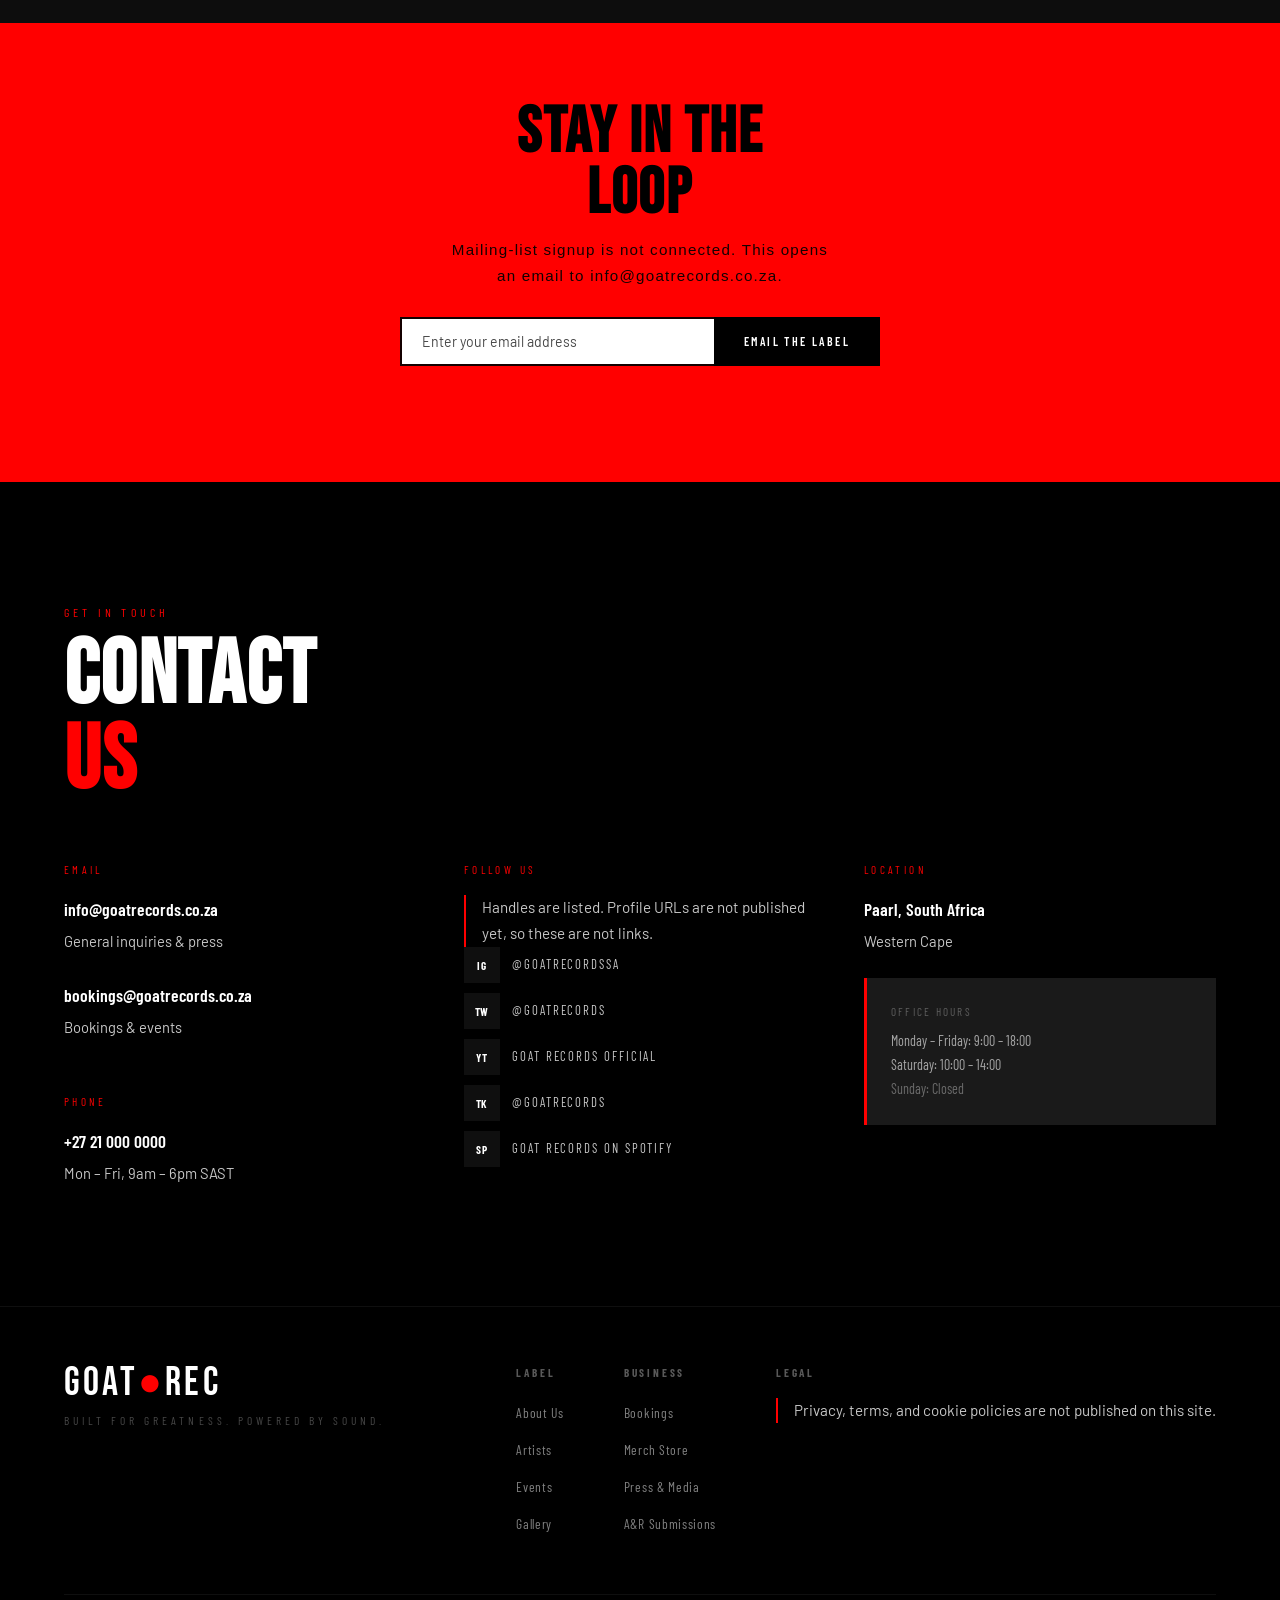
==== commit 109fcc66: "Modernise the GOAT RECORDS site without changing the roster. Keep the red, black, and dark identity," ====
--- a/index.html
+++ b/index.html
@@ -1,14 +1,41 @@
 <!DOCTYPE html>
 <html lang="en">
+
 <head>
   <meta charset="UTF-8" />
   <meta name="viewport" content="width=device-width, initial-scale=1.0" />
   <title>GOAT RECORDS — Built for Greatness. Powered by Sound.</title>
-  <meta name="description" content="GOAT RECORDS — Premium record label discovering and building top-tier talent. Bookings, artists, events, and merch." />
+  <meta name="description"
+    content="GOAT RECORDS is a Paarl record label. Meet the roster, read listed tour dates, and send a booking enquiry." />
+  <meta name="theme-color" content="#000000" />
+  <link rel="canonical" href="https://lesleysacks.github.io/GOAT-RECORDS-main/" />
+  <meta property="og:type" content="website" />
+  <meta property="og:title" content="GOAT RECORDS — Built for Greatness. Powered by Sound." />
+  <meta property="og:description"
+    content="GOAT RECORDS is a Paarl record label. Meet the roster, read listed tour dates, and send a booking enquiry." />
+  <meta property="og:url" content="https://lesleysacks.github.io/GOAT-RECORDS-main/" />
+  <meta property="og:image" content="https://lesleysacks.github.io/GOAT-RECORDS-main/images/luda%20g%20poster%20pic.jpg" />
+  <meta name="twitter:card" content="summary_large_image" />
   <link rel="icon" href="favicon.svg" type="image/svg+xml" />
   <link rel="preconnect" href="https://fonts.googleapis.com" />
   <link rel="preconnect" href="https://fonts.gstatic.com" crossorigin />
-  <link href="https://fonts.googleapis.com/css2?family=Bebas+Neue&family=Barlow+Condensed:wght@300;400;600;700&family=Barlow:wght@300;400;500&display=swap" rel="stylesheet" />
+  <link
+    href="https://fonts.googleapis.com/css2?family=Bebas+Neue&family=Barlow+Condensed:wght@300;400;600;700&family=Barlow:wght@300;400;500&display=swap"
+    rel="stylesheet" />
+  <script type="application/ld+json">
+    {
+      "@context": "https://schema.org",
+      "@type": "MusicGroup",
+      "name": "GOAT RECORDS",
+      "url": "https://lesleysacks.github.io/GOAT-RECORDS-main/",
+      "foundingDate": "2020",
+      "foundingLocation": "Paarl, Western Cape, South Africa",
+      "email": "info@goatrecords.co.za",
+      "genre": ["Hip-Hop", "Rap", "R&B", "Amapiano", "Gqom"]
+    }
+  </script>
+
+  <!-- CSS Stylesheets -->
   <link rel="stylesheet" href="css/variables.css" />
   <link rel="stylesheet" href="css/main.css" />
   <link rel="stylesheet" href="css/components/navigation.css" />
@@ -19,7 +46,6 @@
   <link rel="stylesheet" href="css/sections/about.css" />
   <link rel="stylesheet" href="css/sections/artists.css" />
   <link rel="stylesheet" href="css/sections/events.css" />
-  <link rel="stylesheet" href="css/sections/merch.css" />
   <link rel="stylesheet" href="css/sections/gallery.css" />
   <link rel="stylesheet" href="css/sections/bookings.css" />
   <link rel="stylesheet" href="css/sections/newsletter.css" />
@@ -28,281 +54,842 @@
   <link rel="stylesheet" href="css/sections/music-player.css" />
   <link rel="stylesheet" href="css/responsive.css" />
 </head>
+
 <body>
+
   <a class="skip-link" href="#main">Skip to content</a>
 
-  <nav id="nav" aria-label="Primary">
-    <a href="#hero" class="nav-logo" data-brand-logo>GOAT<span>●</span>REC</a>
-    <ul class="nav-links" data-render="nav-links">
-      <li><a href="#about">About</a></li>
-      <li><a href="#artists">Artists</a></li>
-      <li><a href="#events">Events</a></li>
-      <li><a href="#merch">Merch</a></li>
-      <li><a href="#gallery">Gallery</a></li>
-      <li><a href="#bookings">Bookings</a></li>
-      <li><a href="#contact">Contact</a></li>
-    </ul>
-    <a href="#bookings" class="nav-cta" data-render="nav-cta">Book Now</a>
-    <button type="button" class="hamburger" id="hamburger" aria-label="Open menu" aria-expanded="false" aria-controls="mobile-menu">
-      <span></span><span></span><span></span>
-    </button>
-  </nav>
-
-  <div class="mobile-menu" id="mobile-menu" data-render="mobile-links" inert aria-hidden="true">
+  <!-- ─── NAVIGATION ─── -->
+  <header>
+    <nav id="nav" aria-label="Primary">
+      <a href="#hero" class="nav-logo">GOAT<span aria-hidden="true">●</span>REC</a>
+      <ul class="nav-links">
+        <li><a href="#about">About</a></li>
+        <li><a href="#artists">Artists</a></li>
+        <li><a href="#releases">Releases</a></li>
+        <li><a href="#events">Events</a></li>
+        <li><a href="#merch">Merch</a></li>
+        <li><a href="#gallery">Gallery</a></li>
+        <li><a href="#bookings">Bookings</a></li>
+        <li><a href="#contact">Contact</a></li>
+      </ul>
+      <a href="#bookings" class="nav-cta">Book Now</a>
+      <button type="button" class="hamburger" id="hamburger" aria-expanded="false" aria-controls="mobile-menu" aria-label="Open menu">
+        <span></span><span></span><span></span>
+      </button>
+    </nav>
+  </header>
+
+  <dialog id="mobile-menu" aria-label="Menu">
+    <button type="button" class="menu-close" id="menu-close" autofocus>Close</button>
     <a href="#about" class="mobile-menu-link">About</a>
     <a href="#artists" class="mobile-menu-link">Artists</a>
+    <a href="#releases" class="mobile-menu-link">Releases</a>
     <a href="#events" class="mobile-menu-link">Events</a>
     <a href="#merch" class="mobile-menu-link">Merch</a>
     <a href="#gallery" class="mobile-menu-link">Gallery</a>
     <a href="#bookings" class="mobile-menu-link">Bookings</a>
     <a href="#contact" class="mobile-menu-link">Contact</a>
+  </dialog>
+
+  <main id="main">
+
+  <!-- ─── HERO ─── -->
+  <section id="hero">
+    <canvas id="hero-canvas"></canvas>
+    <div class="hero-overlay"></div>
+    <div class="hero-content">
+      <div class="hero-pre">Est. 2020 — The Pinnacle of Sound</div>
+      <h1 class="hero-title">
+        <span class="glitch" data-text="GOAT">GOAT</span><br />
+        <span class="glitch" data-text="RECORDS">RECORDS</span>
+      </h1>
+      <p class="hero-sub">Built for Greatness. Powered by Sound.</p>
+      <div class="hero-ctas">
+        <a href="#bookings" class="btn btn-red"><span>Join the Label</span></a>
+        <a href="#bookings" class="btn btn-white"><span>Book Us</span></a>
+      </div>
+    </div>
+    <a class="hero-scroll" href="#featured-artist">
+      <span class="hero-scroll-text">Scroll</span>
+      <span class="hero-scroll-line" aria-hidden="true"></span>
+    </a>
+  </section>
+
+  <!-- ─── TICKER ─── -->
+  <div class="ticker-wrap" aria-hidden="true">
+    <div class="ticker-inner">
+      <span>GOAT RECORDS</span><span>★</span>
+      <span>BUILT FOR GREATNESS</span><span>★</span>
+      <span>POWERED BY SOUND</span><span>★</span>
+      <span>TOP TIER TALENT</span><span>★</span>
+      <span>GOAT RECORDS</span><span>★</span>
+      <span>BUILT FOR GREATNESS</span><span>★</span>
+      <span>POWERED BY SOUND</span><span>★</span>
+      <span>TOP TIER TALENT</span><span>★</span>
+    </div>
   </div>
 
-  <main id="main">
-    <section id="hero" aria-label="Introduction">
-      <canvas id="hero-canvas" aria-hidden="true"></canvas>
-      <div class="hero-overlay"></div>
-      <div class="hero-content">
-        <div class="hero-pre" data-text="hero.eyebrow">Est. 2020 — The Pinnacle of Sound</div>
-        <h1 class="hero-title">
-          <span class="glitch" data-glitch data-bind="hero.titleLine1" data-text="GOAT">GOAT</span><br />
-          <span class="glitch" data-glitch data-bind="hero.titleLine2" data-text="RECORDS">RECORDS</span>
-        </h1>
-        <p class="hero-sub" data-text="hero.subtitle">Built for Greatness. Powered by Sound.</p>
-        <div class="hero-ctas">
-          <a href="#bookings" class="btn btn-red" data-hero-cta="primary"><span>Join the Label</span></a>
-          <a href="#bookings" class="btn btn-white" data-hero-cta="secondary"><span>Book Us</span></a>
-        </div>
-      </div>
-      <div class="hero-scroll" aria-hidden="true">
-        <div class="hero-scroll-line"></div>
-      </div>
-    </section>
-
-    <div class="ticker-wrap" aria-hidden="true">
-      <div class="ticker-inner" data-render="ticker">
-        <span>GOAT RECORDS</span><span>★</span>
-        <span>BUILT FOR GREATNESS</span><span>★</span>
-        <span>POWERED BY SOUND</span><span>★</span>
-        <span>TOP TIER TALENT</span><span>★</span>
-        <span>GOAT RECORDS</span><span>★</span>
-        <span>BUILT FOR GREATNESS</span><span>★</span>
-        <span>POWERED BY SOUND</span><span>★</span>
-        <span>TOP TIER TALENT</span><span>★</span>
-      </div>
-    </div>
-
-    <section id="featured-artist" aria-labelledby="featured-heading">
-      <div class="featured-inner" data-render="featured-artist"></div>
-    </section>
-
-    <section class="section" id="about" aria-labelledby="about-heading">
-      <div class="about-visual fade-in">
-        <div class="about-img-frame">
-          <div class="about-img-inner" data-text="brand.logoLead">GOAT</div>
-        </div>
-        <div class="about-badge">
-          <div class="about-badge-num" data-years>5+</div>
-          <div class="about-badge-text" data-text="sections.about.yearsCaption">Years Strong</div>
-        </div>
-      </div>
-      <div class="about-text fade-in">
-        <div class="section-label" data-text="sections.about.label">Our Story</div>
-        <h2 class="section-title" id="about-heading">
-          <span data-text="sections.about.line1">We Don't</span><br />
-          <span class="red" data-text="sections.about.accent">Follow</span><br />
-          <span data-text="sections.about.line2">Trends.</span>
-        </h2>
+  <!-- ─── FEATURED ARTIST: LUDA G ─── -->
+  <section id="featured-artist" aria-labelledby="featured-name">
+    <div class="featured-inner">
+      <div class="featured-visual">
+        <div class="featured-visual-bg"></div>
+        <div class="featured-visual-grid" aria-hidden="true"></div>
+        <div class="featured-visual-glow" aria-hidden="true"></div>
+        <div class="featured-rank">
+          <div class="featured-rank-badge">★ #1</div>
+          <div class="featured-rank-label">Lead Artist</div>
+        </div>
+        <img class="featured-portrait" src="images/luda%20g%20poster%20pic.jpg" alt="LUDA G, lead artist" width="443" height="590" decoding="async">
+        <div class="featured-shade" aria-hidden="true"></div>
+        <div class="featured-vinyl" aria-hidden="true"></div>
+      </div>
+      <div class="featured-content fade-in">
+        <div class="featured-tag">Featured Artist</div>
+        <h2 class="featured-name" id="featured-name">LUDA <span class="highlight">G</span></h2>
+        <div class="featured-genre-bar">
+          <span class="featured-genre-pill">Rap</span>
+          <span class="featured-genre-dot" aria-hidden="true"></span>
+          <span class="featured-genre-pill">Hip-Hop</span>
+          <span class="featured-genre-dot" aria-hidden="true"></span>
+          <span class="featured-genre-pill">Paarl</span>
+        </div>
+        <p class="featured-bio">
+          Born and raised in the streets of Paarl, LUDA G is the cornerstone of GOAT RECORDS. His razor-sharp
+          lyricism, cinematic delivery, and relentless work ethic have made him the face of a new generation of South African
+          rap. From local open mics to packed venues — every bar he drops is built to last.
+        </p>
+        <div class="featured-stats">
+          <div>
+            <div class="featured-stat-num">50+</div>
+            <div class="featured-stat-label">Tracks Released</div>
+          </div>
+          <div>
+            <div class="featured-stat-num">50K+</div>
+            <div class="featured-stat-label">Monthly Listeners</div>
+          </div>
+          <div>
+            <div class="featured-stat-num">3</div>
+            <div class="featured-stat-label">Years Active</div>
+          </div>
+        </div>
+        <div class="featured-ctas">
+          <a href="#bookings" class="btn btn-red featured-book"><span>Book LUDA G</span></a>
+          <a href="#artists" class="btn btn-white"><span>Full Roster</span></a>
+        </div>
+        <div class="featured-socials">
+          <p class="notice">Social profile links are not published for this artist.</p>
+        </div>
+      </div>
+    </div>
+  </section>
+
+  <!-- ─── ABOUT ─── -->
+  <section class="section" id="about">
+    <div class="about-visual fade-in">
+      <div class="about-img-frame">
+        <div class="about-img-inner">GOAT</div>
+      </div>
+      <div class="about-badge">
+        <div class="about-badge-num">5+</div>
+        <div class="about-badge-text">Years Strong</div>
+      </div>
+    </div>
+    <div class="about-text fade-in">
+      <div class="section-label">Our Story</div>
+      <h2 class="section-title">We Don't<br /><span class="red">Follow</span><br />Trends.</h2>
+      <div class="divider"></div>
+      <p>GOAT RECORDS was born from one relentless vision: to build the most dominant music label on the continent. We
+        don't chase charts — we create them. Founded by artists, for artists, we operate at the intersection of raw
+        talent and strategic excellence.</p>
+      <p>From underground cyphers to main-stage headliners, every act we sign carries the GOAT standard — unbothered,
+        undeniable, and undeniably elite. Our roster spans hip-hop, Afrobeats, electronic, and beyond.</p>
+      <p>We don't just sign artists. We build legacies.</p>
+      <a href="#artists" class="btn btn-red" style="margin-top:24px"><span>Meet Our Artists</span></a>
+      <div class="about-stats">
+        <div>
+          <div class="stat-num">40+</div>
+          <div class="stat-label">Artists Signed</div>
+        </div>
+        <div>
+          <div class="stat-num">200M</div>
+          <div class="stat-label">Streams Global</div>
+        </div>
+        <div>
+          <div class="stat-num">80+</div>
+          <div class="stat-label">Events/Year</div>
+        </div>
+      </div>
+    </div>
+  </section>
+
+  <!-- ─── ARTISTS ─── -->
+  <section class="section" id="artists">
+    <div class="artists-header fade-in">
+      <div>
+        <div class="section-label">The Roster</div>
+        <h2 class="section-title">Our<br /><span class="red">Artists</span></h2>
+      </div>
+      <a href="#bookings" class="btn btn-red"><span>Join the Roster</span></a>
+    </div>
+    <div class="artists-grid">
+      <!-- LUDA G — FEATURED LEAD ARTIST -->
+      <div class="artist-card luda-wide fade-in"
+        style="grid-column: span 2; display:grid; grid-template-columns:1fr 1fr; min-height:320px;">
+        <div class="artist-card-img" style="padding-top:0; min-height:320px;">
+          <div class="artist-card-img-inner" style="position:relative; height:100%;">
+            <!-- ========================================== -->
+            <!-- 🖼️ ⬇️ ADD "LUDA G" (LG) IMAGE HERE ⬇️ 🖼️ -->
+            <!-- HOW TO DO IT: -->
+            <!-- 1. Delete the "LG" text inside the div below -->
+            <!-- 2. Replace the background style completely with: -->
+            <!--    style="height:100%; background-image: url('assets/img/YOUR_IMAGE.jpg'); background-size: cover; background-position: center; position:relative;" -->
+            <div class="artist-avatar"
+              style="height:100%; background-image: url('images/luda g poster pic.jpg'); background-size: cover; background-position: center; position:relative;">
+              <div
+                style="position:absolute;top:16px;left:16px;background:var(--red);font-family:var(--font-cond);font-size:0.6rem;letter-spacing:0.25em;text-transform:uppercase;padding:4px 12px;color:#fff;">
+                ★ Lead Artist</div>
+            </div>
+          </div>
+        </div>
+        <div
+          style="position:relative; background:var(--gray); display:flex; flex-direction:column; justify-content:center; padding:40px; border-left:3px solid var(--red);">
+          <span class="status-badge status-signed" style="align-self:flex-start;">Signed</span>
+          <div class="artist-name" style="font-size:3.2rem; margin-top:4px;">LUDA G</div>
+          <div class="artist-genre" style="font-size:0.8rem; margin-bottom:16px;">Rap / Hip-Hop — Paarl, SA</div>
+          <p class="artist-bio" style="max-width:400px; opacity:1; color:rgba(255,255,255,0.65);">The cornerstone of
+            GOAT RECORDS. LUDA G's razor-sharp lyricism and cinematic delivery define the new sound coming out of Paarl.
+            Every verse hits like a statement.</p>
+          <div class="artist-socials" style="justify-content:flex-start; margin-top:16px;">
+            <span class="artist-social">IG</span>
+            <span class="artist-social">TW</span>
+            <span class="artist-social">SC</span>
+            <span class="artist-social">SP</span>
+            <span class="artist-social">YT</span>
+          </div>
+          <a href="#bookings" class="btn btn-red" style="align-self:flex-start; margin-top:24px;"><span>Book LUDA
+              G</span></a>
+        </div>
+      </div>
+      <div class="artist-card fade-in">
+        <div class="artist-card-img">
+          <div class="artist-card-img-inner">
+            <!-- ========================================================== -->
+            <!-- 🖼️ ⬇️ ARTIST IMAGE: KINGSTON / DJ-LES ⬇️ 🖼️                 -->
+            <!-- HOW TO ADD IMAGE: Just put the image name inside src=""    -->
+            <!-- Example: src="images/dj_les.jpg"                           -->
+            <!-- ========================================================== -->
+            <img class="easy-image" src="images/DJ_LES.jpeg" alt="DJ-LES - Hip-Hop, R&B, Amapiano Artist">
+
+            <!-- FALLBACK TEXT (Shows automatically if NO image is added above) -->
+            <div class="artist-avatar" style="background: linear-gradient(135deg,#1a0000,#330000);">DJ-LES</div>
+          </div>
+        </div>
+        <div class="artist-overlay">
+          <span class="status-badge status-signed">Signed</span>
+          <div class="artist-name">DJ-LES</div>
+          <div class="artist-genre"> Hip-Hop, Rnb, Amapiano</div>
+        </div>
+        <div class="artist-overlay-detail">
+          <span class="status-badge status-signed">Signed</span>
+          <div class="artist-name" style="font-size:1.4rem;">DJ-LES</div>
+          <div class="artist-genre">Hip-Hop, Rnb, Amapiano</div>
+          <p class="artist-bio">Multi-platinum selling artist with a signature Afro-fusion sound. 3 albums, 40M+ streams
+            and counting.</p>
+          <div class="artist-socials">
+            <span class="artist-social">IG</span>
+            <span class="artist-social">TW</span>
+            <span class="artist-social">SC</span>
+          </div>
+        </div>
+      </div>
+
+      <div class="artist-card fade-in">
+        <div class="artist-card-img">
+          <div class="artist-card-img-inner">
+            <!-- ========================================================== -->
+            <!-- 🖼️ ⬇️ ARTIST IMAGE: KAY_MEDUSA ⬇️ 🖼️                       -->
+            <!-- HOW TO ADD IMAGE: Just put the image name inside src=""    -->
+            <!-- Example: src="images/kay_medusa.jpg"                       -->
+            <!-- ========================================================== -->
+            <img class="easy-image" src="images/KAY_MEDUSA.jpeg" alt="KAY_MEDUSA - Female Rapper">
+
+            <!-- FALLBACK TEXT (Shows automatically if NO image is added above) -->
+            <div class="artist-avatar" style="background: linear-gradient(135deg,#000011,#000033);">KAY</div>
+          </div>
+        </div>
+        <div class="artist-overlay">
+          <span class="status-badge status-signed">Signed</span>
+          <div class="artist-name">KAY_MEDUSA</div>
+          <div class="artist-genre">Female Rapper</div>
+        </div>
+        <div class="artist-overlay-detail">
+          <span class="status-badge status-signed">Signed</span>
+          <div class="artist-name" style="font-size:1.4rem;">KAY_MEDUSA</div>
+          <div class="artist-genre">Female Rapper</div>
+          <p class="artist-bio">Making history as the first female rapper in SA under the GOAT RECORDS banner.
+            Untouchable flow and groundbreaking energy.</p>
+          <div class="artist-socials">
+            <span class="artist-social">IG</span>
+            <span class="artist-social">TW</span>
+            <span class="artist-social">YT</span>
+          </div>
+        </div>
+      </div>
+
+      <div class="artist-card fade-in">
+        <div class="artist-card-img">
+          <div class="artist-card-img-inner">
+            <!-- ========================================================== -->
+            <!-- 🖼️ ⬇️ ARTIST IMAGE: GEO FLAME ⬇️ 🖼️                        -->
+            <!-- HOW TO ADD IMAGE: Just put the image name inside src=""    -->
+            <!-- Example: src="images/geo_flame.jpg"                        -->
+            <!-- ========================================================== -->
+            <img class="easy-image" src="images/Geo_flame.jpg" alt="GEO FLAME - R&B / Soul Artist">
+
+            <!-- FALLBACK TEXT (Shows automatically if NO image is added above) -->
+            <div class="artist-avatar" style="background: linear-gradient(135deg,#001100,#002200);">GEO</div>
+          </div>
+        </div>
+        <div class="artist-overlay">
+          <span class="status-badge status-signed">Signed</span>
+          <div class="artist-name">GEO FLAME</div>
+          <div class="artist-genre">R&B / Soul</div>
+        </div>
+        <div class="artist-overlay-detail">
+          <span class="status-badge status-signed">Signed</span>
+          <div class="artist-name" style="font-size:1.4rem;">GEO_FLAME</div>
+          <div class="artist-genre">R&B / Soul — Paarl</div>
+          <p class="artist-bio">Hailing from Paarl, Geo Flame brings the smoothest R&B and soul to the label. His vocal
+            depth and emotional delivery are unmatched.</p>
+          <div class="artist-socials">
+            <span class="artist-social">IG</span>
+            <span class="artist-social">SC</span>
+            <span class="artist-social">SP</span>
+          </div>
+        </div>
+      </div>
+
+      <div class="artist-card fade-in">
+        <div class="artist-card-img">
+          <div class="artist-card-img-inner">
+            <!-- ========================================================== -->
+            <!-- 🖼️ ⬇️ ARTIST IMAGE: YOUNG OG CPT⬇️ 🖼️                            -->
+            <!-- HOW TO ADD IMAGE: Just put the image name inside src=""    -->
+            <!-- Example: src="images/young.jpg"                            -->
+            <!-- ========================================================== -->
+            <img class="easy-image" src="images/YOUNG_OG_CPT.jpeg" alt="YOUNG OG CPT - Rap / Soul Artist">
+
+            <!-- FALLBACK TEXT (Shows automatically if NO image is added above) -->
+            <div class="artist-avatar" style="background: linear-gradient(135deg,#110011,#220022);">YNG</div>
+          </div>
+        </div>
+        <div class="artist-overlay">
+          <span class="status-badge status-signed">Signed</span>
+          <div class="artist-name">YOUNG OG CPT</div>
+          <div class="artist-genre">Rap / Soul</div>
+        </div>
+        <div class="artist-overlay-detail">
+          <span class="status-badge status-signed">Signed</span>
+          <div class="artist-name" style="font-size:1.4rem;">YOUNG OG CPT</div>
+          <div class="artist-genre">Rap / Soul</div>
+          <p class="artist-bio">The perfect blend of raw rap energy and smooth soul. young brings a unique and versatile
+            sound to the GOAT roster.</p>
+          <div class="artist-socials">
+            <span class="artist-social">IG</span>
+            <span class="artist-social">TW</span>
+            <span class="artist-social">YT</span>
+          </div>
+        </div>
+      </div>
+
+      <div class="artist-card fade-in">
+        <div class="artist-card-img">
+          <div class="artist-card-img-inner">
+            <!-- ========================================================== -->
+            <!-- 🖼️ ⬇️ ARTIST IMAGE: YOUNG OG ⬇️ 🖼️                         -->
+            <!-- HOW TO ADD IMAGE: Just put the image name inside src=""    -->
+            <!-- Example: src="images/young_og.jpg"                         -->
+            <!-- ========================================================== -->
+            <img class="easy-image" src="images/ENERGY.jpg" alt="YOUNG OG - Rap / Hip-Hop / R&B Artist">
+
+            <!-- FALLBACK TEXT (Shows automatically if NO image is added above) -->
+            <div class="artist-avatar" style="background: linear-gradient(135deg,#111100,#222200);">Y-OG</div>
+          </div>
+        </div>
+        <div class="artist-overlay">
+          <span class="status-badge status-signed">Signed</span>
+          <div class="artist-name">YOUNG OG</div>
+          <div class="artist-genre">Rap / Hip-Hop / R&B</div>
+        </div>
+        <div class="artist-overlay-detail">
+          <span class="status-badge status-signed">Signed</span>
+          <div class="artist-name" style="font-size:1.4rem;">YOUNG OG</div>
+          <div class="artist-genre">Rap / Hip-Hop / R&B</div>
+          <p class="artist-bio">A versatile powerhouse who effortlessly bridges the gap between hard-hitting rap verses
+            and melodic R&B hooks.</p>
+          <div class="artist-socials">
+            <span class="artist-social">IG</span>
+            <span class="artist-social">TW</span>
+          </div>
+        </div>
+      </div>
+
+      <div class="artist-card fade-in">
+        <div class="artist-card-img">
+          <div class="artist-card-img-inner">
+            <!-- ========================================================== -->
+            <!-- 🖼️ ⬇️ ARTIST IMAGE: BLXCKOUT ⬇️ 🖼️                         -->
+            <!-- HOW TO ADD IMAGE: Just put the image name inside src=""    -->
+            <!-- Example: src="images/blxckout.jpg"                         -->
+            <!-- ========================================================== -->
+            <img class="easy-image" src="images/MIDNIGHT FREQUENCIES.jpg" alt="BLXCKOUT - Gqom / Club Artist">
+
+            <!-- FALLBACK TEXT (Shows automatically if NO image is added above) -->
+            <div class="artist-avatar" style="background: linear-gradient(135deg,#0d0000,#1a0a00);">BLCK</div>
+          </div>
+        </div>
+        <div class="artist-overlay">
+          <span class="status-badge status-upcoming">Upcoming</span>
+          <div class="artist-name">BLXCKOUT</div>
+          <div class="artist-genre">Gqom / Club</div>
+        </div>
+        <div class="artist-overlay-detail">
+          <span class="status-badge status-upcoming">Upcoming</span>
+          <div class="artist-name" style="font-size:1.4rem;">BLXCKOUT</div>
+          <div class="artist-genre">Gqom / Club</div>
+          <p class="artist-bio">Pure Durban energy meeting next-level production. The clubs shut down when BLXCKOUT
+            drops a set.</p>
+          <div class="artist-socials">
+            <span class="artist-social">IG</span>
+            <span class="artist-social">SC</span>
+          </div>
+        </div>
+      </div>
+    </div>
+  </section>
+
+  <!-- ─── RELEASES ─── -->
+  <section class="section" id="releases">
+    <div class="fade-in">
+      <div class="section-label">Catalogue</div>
+      <h2 class="section-title">Music<br /><span class="red">Releases</span></h2>
+    </div>
+    <div class="release-panel fade-in">
+      <p>No singles, albums, or streaming links are published on this site yet.</p>
+      <p>The player in the corner plays a generated drone for atmosphere. It is not a GOAT RECORDS recording and it has no vocals.</p>
+      <p id="tone-transcript">Audio: four low synthesised tones. No lyrics and no melody from a released track.</p>
+    </div>
+  </section>
+
+  <!-- ─── EVENTS ─── -->
+  <section class="section" id="events">
+    <div class="fade-in">
+      <div class="section-label">Live Performances</div>
+      <h2 class="section-title">Tour<br /><span class="red">Dates</span></h2>
+      <p class="notice">Ticket sales are not taken on this website. Available dates open a booking enquiry. Sold out dates stay listed and cannot be requested.</p>
+    </div>
+    <div class="events-grid fade-in">
+      <div class="event-row">
+        <div class="event-date">
+          <div class="event-day">04</div>
+          <div class="event-month">Apr 2026</div>
+        </div>
+        <div class="event-info">
+          <div class="event-title">GOAT RECORDS SHOWCASE</div>
+          <div class="event-venue">Pearl Valley, Paarl — Western Cape, SA</div>
+          <div class="event-tags">
+            <span class="event-tag">Live Show</span>
+            <span class="event-tag">All Artists</span>
+          </div>
+        </div>
+        <div class="event-action">
+          <a href="#bookings" class="btn btn-red" style="padding:10px 24px"><span>Get Tickets</span></a>
+        </div>
+      </div>
+
+      <div class="event-row">
+        <div class="event-date">
+          <div class="event-day">12</div>
+          <div class="event-month">Apr 2026</div>
+        </div>
+        <div class="event-info">
+          <div class="event-title">LUDA G — PAARL HOMECOMING</div>
+          <div class="event-venue">Bolandse Kloof, Paarl — Western Cape, SA</div>
+          <div class="event-tags">
+            <span class="event-tag">Headline</span>
+            <span class="event-tag">Rap</span>
+          </div>
+        </div>
+        <div class="event-action">
+          <a href="#bookings" class="btn btn-red" style="padding:10px 24px"><span>Get Tickets</span></a>
+        </div>
+      </div>
+
+      <div class="event-row">
+        <div class="event-date">
+          <div class="event-day">25</div>
+          <div class="event-month">Apr 2026</div>
+        </div>
+        <div class="event-info">
+          <div class="event-title">DÆMON B2B SET</div>
+          <div class="event-venue">Fabric, London — United Kingdom</div>
+          <div class="event-tags">
+            <span class="event-tag">DJ Set</span>
+            <span class="event-tag">Electronic</span>
+          </div>
+        </div>
+        <div class="event-action">
+          <a href="#bookings" class="btn btn-white" style="padding:10px 24px"><span>Sold Out</span></a>
+        </div>
+      </div>
+
+      <div class="event-row">
+        <div class="event-date">
+          <div class="event-day">09</div>
+          <div class="event-month">May 2026</div>
+        </div>
+        <div class="event-info">
+          <div class="event-title">RXGE — RAGE TOUR</div>
+          <div class="event-venue">Lyric Theatre, Johannesburg — South Africa</div>
+          <div class="event-tags">
+            <span class="event-tag">Trap</span>
+            <span class="event-tag">Tour</span>
+          </div>
+        </div>
+        <div class="event-action">
+          <a href="#bookings" class="btn btn-red" style="padding:10px 24px"><span>Get Tickets</span></a>
+        </div>
+      </div>
+
+      <div class="event-row">
+        <div class="event-date">
+          <div class="event-day">22</div>
+          <div class="event-month">May 2026</div>
+        </div>
+        <div class="event-info">
+          <div class="event-title">ZΛRΛ NOIR — DEBUT SHOWCASE</div>
+          <div class="event-venue">The Grand, Nairobi — Kenya</div>
+          <div class="event-tags">
+            <span class="event-tag">R&B</span>
+            <span class="event-tag">Debut</span>
+          </div>
+        </div>
+        <div class="event-action">
+          <a href="#bookings" class="btn btn-red" style="padding:10px 24px"><span>Get Tickets</span></a>
+        </div>
+      </div>
+
+      <div class="event-row">
+        <div class="event-date">
+          <div class="event-day">14</div>
+          <div class="event-month">Jun 2026</div>
+        </div>
+        <div class="event-info">
+          <div class="event-title">GOAT RECORDS FESTIVAL</div>
+          <div class="event-venue">Dal Josaphat Oval, Paarl — Western Cape, SA</div>
+          <div class="event-tags">
+            <span class="event-tag">Festival</span>
+            <span class="event-tag">All Roster</span>
+            <span class="event-tag">Outdoor</span>
+          </div>
+        </div>
+        <div class="event-action">
+          <a href="#bookings" class="btn btn-red" style="padding:10px 24px"><span>Get Tickets</span></a>
+        </div>
+      </div>
+    </div>
+  </section>
+
+  <!-- ─── MERCH ─── -->
+  <section class="section" id="merch">
+    <div class="fade-in"
+      style="display:flex;justify-content:space-between;align-items:flex-end;margin-bottom:56px;flex-wrap:wrap;gap:20px">
+      <div>
+        <div class="section-label">Official Store</div>
+        <h2 class="section-title">Merch<br /><span class="red">Drop</span></h2>
+      </div>
+      <p class="notice">Online checkout is not available. Enquire sends an email to info@goatrecords.co.za. Nothing is delivered until you send that email.</p>
+    </div>
+    <div class="merch-grid">
+      <div class="merch-card fade-in">
+        <div class="merch-new">New</div>
+        <div class="merch-img">
+          <div class="merch-img-inner"
+            style="background:linear-gradient(135deg,#1a1a1a,#2a2a2a);flex-direction:column;gap:8px;">
+            <div style="font-family:var(--font-display);font-size:4rem;color:rgba(255,0,0,0.6);">G</div>
+            <div
+              style="font-family:var(--font-cond);font-size:0.65rem;letter-spacing:0.3em;color:rgba(255,255,255,0.2);">
+              HOODIE</div>
+          </div>
+        </div>
+        <div class="merch-body">
+          <div class="merch-name">Classic Logo Hoodie</div>
+          <div class="merch-desc">Premium heavyweight fleece — Black / Red</div>
+          <div class="merch-footer">
+            <div class="merch-price">R750<span> ZAR</span></div>
+            <button type="button" class="merch-buy" data-name="Classic Logo Hoodie" data-price="R750 ZAR">Enquire</button>
+          </div>
+        </div>
+      </div>
+
+      <div class="merch-card fade-in">
+        <div class="merch-img">
+          <div class="merch-img-inner"
+            style="background:linear-gradient(135deg,#110000,#220000);flex-direction:column;gap:8px;">
+            <div
+              style="font-family:var(--font-display);font-size:2.5rem;color:rgba(255,0,0,0.55);letter-spacing:0.05em;">
+              GOAT</div>
+            <div
+              style="font-family:var(--font-cond);font-size:0.65rem;letter-spacing:0.3em;color:rgba(255,255,255,0.2);">
+              TEE</div>
+          </div>
+        </div>
+        <div class="merch-body">
+          <div class="merch-name">Bold Logo Tee</div>
+          <div class="merch-desc">100% ringspun cotton — Washed Black</div>
+          <div class="merch-footer">
+            <div class="merch-price">R420<span> ZAR</span></div>
+            <button type="button" class="merch-buy" data-name="Bold Logo Tee" data-price="R420 ZAR">Enquire</button>
+          </div>
+        </div>
+      </div>
+
+      <div class="merch-card fade-in">
+        <div class="merch-new">New</div>
+        <div class="merch-img">
+          <div class="merch-img-inner"
+            style="background:linear-gradient(135deg,#0d0d0d,#1a1a1a);flex-direction:column;gap:8px;">
+            <div style="font-family:var(--font-display);font-size:3rem;color:rgba(255,0,0,0.5);">●</div>
+            <div
+              style="font-family:var(--font-cond);font-size:0.65rem;letter-spacing:0.3em;color:rgba(255,255,255,0.2);">
+              SNAPBACK</div>
+          </div>
+        </div>
+        <div class="merch-body">
+          <div class="merch-name">GOAT Snapback Cap</div>
+          <div class="merch-desc">Structured 6-panel — Black / Red embroidery</div>
+          <div class="merch-footer">
+            <div class="merch-price">R380<span> ZAR</span></div>
+            <button type="button" class="merch-buy" data-name="GOAT Snapback Cap" data-price="R380 ZAR">Enquire</button>
+          </div>
+        </div>
+      </div>
+
+      <div class="merch-card fade-in">
+        <div class="merch-img">
+          <div class="merch-img-inner"
+            style="background:linear-gradient(135deg,#200000,#300000);flex-direction:column;gap:8px;">
+            <div style="font-family:var(--font-display);font-size:2.5rem;color:rgba(255,0,0,0.5);">RECORDS</div>
+            <div
+              style="font-family:var(--font-cond);font-size:0.65rem;letter-spacing:0.3em;color:rgba(255,255,255,0.2);">
+              JACKET</div>
+          </div>
+        </div>
+        <div class="merch-body">
+          <div class="merch-name">Varsity Jacket</div>
+          <div class="merch-desc">Limited edition — Black wool / Red leather sleeves</div>
+          <div class="merch-footer">
+            <div class="merch-price">R1,800<span> ZAR</span></div>
+            <button type="button" class="merch-buy" data-name="Varsity Jacket" data-price="R1,800 ZAR">Enquire</button>
+          </div>
+        </div>
+      </div>
+    </div>
+  </section>
+
+  <!-- ─── GALLERY ─── -->
+  <section class="section" id="gallery">
+    <div class="fade-in" style="margin-bottom:48px">
+      <div class="section-label">Moments</div>
+      <h2 class="section-title">The<br /><span class="red">Gallery</span></h2>
+    </div>
+    <div class="gallery-grid fade-in" id="gallery-grid">
+      <!-- Gallery items generated by JS -->
+    </div>
+  </section>
+
+  <!-- ─── BOOKINGS ─── -->
+  <section class="section" id="bookings">
+    <div class="bookings-inner">
+      <div class="bookings-info fade-in">
+        <div class="section-label">For Event Organizers</div>
+        <h2 class="section-title">Book<br /><span class="red">GOAT</span><br />Records</h2>
         <div class="divider"></div>
-        <div data-render="about-copy"></div>
-        <a href="#artists" class="btn btn-red about-cta"><span data-text="sections.about.cta">Meet Our Artists</span></a>
-        <div class="about-stats" data-render="about-stats"></div>
-      </div>
-    </section>
-
-    <section class="section" id="artists" aria-labelledby="artists-heading">
-      <div class="artists-header fade-in">
-        <div>
-          <div class="section-label" data-text="sections.artists.label">The Roster</div>
-          <h2 class="section-title" id="artists-heading">
-            <span data-text="sections.artists.line1">Our</span><br />
-            <span class="red" data-text="sections.artists.accent">Artists</span>
-          </h2>
-        </div>
-        <a href="#bookings" class="btn btn-red"><span data-text="sections.artists.cta">Join the Roster</span></a>
-      </div>
-      <div class="artists-grid" data-render="artists"></div>
-    </section>
-
-    <section class="section" id="events" aria-labelledby="events-heading">
-      <div class="fade-in">
-        <div class="section-label" data-text="sections.events.label">Live Performances</div>
-        <h2 class="section-title" id="events-heading">
-          <span data-text="sections.events.line1">Tour</span><br />
-          <span class="red" data-text="sections.events.accent">Dates</span>
-        </h2>
-      </div>
-      <div class="events-grid fade-in" data-render="events"></div>
-    </section>
-
-    <section class="section" id="merch" aria-labelledby="merch-heading">
-      <div class="section-heading section-heading--split fade-in">
-        <div>
-          <div class="section-label" data-text="sections.merch.label">Official Store</div>
-          <h2 class="section-title" id="merch-heading">
-            <span data-text="sections.merch.line1">Merch</span><br />
-            <span class="red" data-text="sections.merch.accent">Drop</span>
-          </h2>
-        </div>
-        <a href="#merch" class="btn btn-red" data-href="sections.merch.ctaHref"><span data-text="sections.merch.cta">View All</span></a>
-      </div>
-      <div class="merch-grid" data-render="merchandise"></div>
-    </section>
-
-    <section class="section" id="gallery" aria-labelledby="gallery-heading">
-      <div class="section-heading fade-in">
-        <div class="section-label" data-text="sections.gallery.label">Moments</div>
-        <h2 class="section-title" id="gallery-heading">
-          <span data-text="sections.gallery.line1">The</span><br />
-          <span class="red" data-text="sections.gallery.accent">Gallery</span>
-        </h2>
-      </div>
-      <div class="gallery-grid fade-in" id="gallery-grid" data-render="gallery"></div>
-    </section>
-
-    <div id="lightbox" role="dialog" aria-modal="true" aria-hidden="true" aria-label="Gallery viewer">
-      <button type="button" class="lightbox-close" id="lb-close" aria-label="Close gallery">✕</button>
-      <div class="lightbox-content" id="lb-content"></div>
-    </div>
-
-    <section class="section" id="bookings" aria-labelledby="bookings-heading">
-      <div class="bookings-inner">
-        <div class="bookings-info fade-in">
-          <div class="section-label" data-text="bookings.label">For Event Organizers</div>
-          <h2 class="section-title" id="bookings-heading">
-            <span data-text="bookings.line1">Book</span><br />
-            <span class="red" data-text="bookings.accent">GOAT</span><br />
-            <span data-text="bookings.line2">Records</span>
-          </h2>
-          <div class="divider"></div>
-          <div data-render="booking-intro"></div>
-          <div class="booking-features" data-render="booking-features"></div>
-        </div>
-        <div class="bookings-form fade-in">
-          <form id="booking-form">
-            <div class="form-row">
-              <div class="form-group">
-                <label for="booking-name">Full Name</label>
-                <input id="booking-name" name="name" type="text" placeholder="Your name" required autocomplete="name" />
-              </div>
-              <div class="form-group">
-                <label for="booking-email">Email Address</label>
-                <input id="booking-email" name="email" type="email" placeholder="you@example.com" required autocomplete="email" />
-              </div>
+        <p>We bring elite performances to stages of all sizes. From intimate club nights to massive festival headliners
+          — our artists deliver unforgettable experiences every single time.</p>
+        <p>The form drafts an email to bookings@goatrecords.co.za. GOAT RECORDS only receives it after you send that email. This site does not store the form or confirm a booking.</p>
+        <div class="booking-features">
+          <div class="booking-feature">
+            <div class="bf-icon">🎤</div>
+            <div>
+              <div class="bf-title">Live Performances</div>
+              <div class="bf-desc">Full live shows with bands, backing tracks, and visuals</div>
             </div>
-            <div class="form-row">
-              <div class="form-group">
-                <label for="booking-phone">Phone Number</label>
-                <input id="booking-phone" name="phone" type="tel" placeholder="+27 000 000 0000" autocomplete="tel" />
-              </div>
-              <div class="form-group">
-                <label for="booking-type">Event Type</label>
-                <select id="booking-type" name="eventType" required>
-                  <option value="" disabled selected>Select type</option>
-                  <option>Club Night</option>
-                  <option>Festival</option>
-                  <option>Private Event</option>
-                  <option>Corporate Event</option>
-                  <option>Brand Partnership</option>
-                  <option>Other</option>
-                </select>
-              </div>
+          </div>
+          <div class="booking-feature">
+            <div class="bf-icon">🎧</div>
+            <div>
+              <div class="bf-title">DJ Sets</div>
+              <div class="bf-desc">Club nights, festivals, private events — our DJs go all night</div>
             </div>
-            <div class="form-row">
-              <div class="form-group">
-                <label for="booking-date">Event Date</label>
-                <input id="booking-date" name="eventDate" type="date" required />
-              </div>
-              <div class="form-group">
-                <label for="booking-budget">Budget Range</label>
-                <select id="booking-budget" name="budget" required>
-                  <option value="" disabled selected>Select range</option>
-                  <option>R5,000 – R15,000</option>
-                  <option>R15,000 – R50,000</option>
-                  <option>R50,000 – R150,000</option>
-                  <option>R150,000+</option>
-                </select>
-              </div>
+          </div>
+          <div class="booking-feature">
+            <div class="bf-icon">🎬</div>
+            <div>
+              <div class="bf-title">Brand Partnerships</div>
+              <div class="bf-desc">Artist endorsements, brand events, and media appearances</div>
+            </div>
+          </div>
+        </div>
+      </div>
+      <div class="bookings-form fade-in">
+        <form onsubmit="handleBooking(event)">
+          <div class="form-row">
+            <div class="form-group">
+              <label for="booking-name">Full Name</label>
+              <input id="booking-name" name="name" type="text" autocomplete="name" placeholder="Your name" required />
             </div>
             <div class="form-group">
-              <label for="booking-venue">Venue &amp; Location</label>
-              <input id="booking-venue" name="venue" type="text" placeholder="Venue name and city" />
+              <label for="booking-email">Email Address</label>
+              <input id="booking-email" name="email" type="email" autocomplete="email" placeholder="you@example.com" required />
+            </div>
+          </div>
+          <div class="form-row">
+            <div class="form-group">
+              <label for="booking-phone">Phone Number</label>
+              <input id="booking-phone" name="phone" type="tel" autocomplete="tel" placeholder="+27" />
             </div>
             <div class="form-group">
-              <label for="booking-message">Message</label>
-              <textarea id="booking-message" name="message" placeholder="Tell us about your event, which artist(s) you want to book, expected attendance, and any special requirements..."></textarea>
+              <label for="booking-type">Event Type</label>
+              <select id="booking-type" name="type" required>
+                <option value="" disabled selected>Select type</option>
+                <option>Club Night</option>
+                <option>Festival</option>
+                <option>Private Event</option>
+                <option>Corporate Event</option>
+                <option>Brand Partnership</option>
+                <option>Other</option>
+              </select>
             </div>
-            <button type="submit" class="form-submit">Book GOAT Records →</button>
-          </form>
-        </div>
-      </div>
-    </section>
-
-    <section id="newsletter" class="fade-in" aria-labelledby="newsletter-heading">
-      <h2 class="nl-title" id="newsletter-heading" data-render="newsletter-title">STAY IN THE<br />LOOP</h2>
-      <p class="nl-sub" data-text="newsletter.subtitle">New drops. Exclusive events. Artist news. First access.</p>
-      <form class="nl-form" id="newsletter-form">
-        <label class="visually-hidden" for="newsletter-email">Email address</label>
-        <input id="newsletter-email" class="nl-input" name="email" type="email" placeholder="Enter your email address" required autocomplete="email" />
-        <button class="nl-btn" type="submit">Subscribe</button>
-      </form>
-    </section>
-
-    <section class="section" id="contact" aria-labelledby="contact-heading">
-      <div class="section-heading section-heading--roomy fade-in">
-        <div class="section-label" data-text="sections.contact.label">Get In Touch</div>
-        <h2 class="section-title" id="contact-heading">
-          <span data-text="sections.contact.line1">Contact</span><br />
-          <span class="red" data-text="sections.contact.accent">Us</span>
-        </h2>
-      </div>
-      <div class="contact-grid">
-        <div class="fade-in">
-          <div class="contact-block-label">Email</div>
-          <a class="contact-value" data-text="label.contact.generalEmail" data-mail="label.contact.generalEmail" href="mailto:info@goatrecords.co.za">info@goatrecords.co.za</a>
-          <div class="contact-value-small">General inquiries &amp; press</div>
-          <a class="contact-value contact-value--spaced" data-text="label.contact.bookingsEmail" data-mail="label.contact.bookingsEmail" href="mailto:bookings@goatrecords.co.za">bookings@goatrecords.co.za</a>
-          <div class="contact-value-small">Bookings &amp; events</div>
-          <div class="contact-block-label contact-block-label--spaced">Phone</div>
-          <a class="contact-value" data-text="label.contact.phone" data-tel="label.contact.phone" href="tel:+27210000000">+27 21 000 0000</a>
-          <div class="contact-value-small" data-text="label.contact.hours">Mon – Fri, 9am – 6pm SAST</div>
-        </div>
-        <div class="fade-in">
-          <div class="contact-block-label">Follow Us</div>
-          <div class="social-links" data-render="social-links"></div>
-        </div>
-        <div class="fade-in">
-          <div class="contact-block-label">Location</div>
-          <div class="contact-value contact-value--static" data-location="primary">Paarl, South Africa</div>
-          <div class="contact-value-small" data-location="region">Western Cape</div>
-          <div class="office-card">
-            <div class="office-card-label">Office Hours</div>
-            <div class="office-card-line" data-hours="weekdays">Monday – Friday: 9:00 – 18:00</div>
-            <div class="office-card-line" data-hours="saturday">Saturday: 10:00 – 14:00</div>
-            <div class="office-card-line office-card-line--muted" data-hours="sunday">Sunday: Closed</div>
-          </div>
-        </div>
-      </div>
-    </section>
+          </div>
+          <div class="form-row">
+            <div class="form-group">
+              <label for="booking-date">Event Date</label>
+              <input id="booking-date" name="date" type="date" autocomplete="off" required />
+            </div>
+            <div class="form-group">
+              <label for="booking-budget">Budget Range</label>
+              <select id="booking-budget" name="budget" required>
+                <option value="" disabled selected>Select range</option>
+                <option>R5,000 – R15,000</option>
+                <option>R15,000 – R50,000</option>
+                <option>R50,000 – R150,000</option>
+                <option>R150,000+</option>
+              </select>
+            </div>
+          </div>
+          <div class="form-group">
+            <label for="booking-venue">Venue & Location</label>
+            <input id="booking-venue" name="venue" type="text" autocomplete="address-level2" placeholder="Venue name and city" />
+          </div>
+          <div class="form-group">
+            <label for="booking-message">Message</label>
+            <textarea id="booking-message" name="message"
+              placeholder="Tell us about your event, which artist(s) you want to book, expected attendance, and any special requirements..."></textarea>
+          </div>
+          <button type="submit" class="form-submit">Draft booking email</button>
+          <p id="booking-status" class="status-live" role="status"></p>
+        </form>
+      </div>
+    </div>
+  </section>
+
+  <!-- ─── NEWSLETTER ─── -->
+  <section id="newsletter" class="fade-in">
+    <h2 class="nl-title">STAY IN THE<br />LOOP</h2>
+    <p class="nl-sub">Mailing-list signup is not connected. This opens an email to info@goatrecords.co.za.</p>
+    <form class="nl-form" id="newsletter-form">
+      <label class="visually-hidden" for="newsletter-email">Email address</label>
+      <input id="newsletter-email" class="nl-input" name="email" type="email" autocomplete="email" placeholder="Enter your email address" required />
+      <button class="nl-btn" type="submit">Email the label</button>
+    </form>
+    <p id="newsletter-status" class="status-live" role="status"></p>
+  </section>
+
+  <!-- ─── CONTACT ─── -->
+  <section class="section" id="contact">
+    <div class="fade-in" style="margin-bottom:56px">
+      <div class="section-label">Get In Touch</div>
+      <h2 class="section-title">Contact<br /><span class="red">Us</span></h2>
+    </div>
+    <div class="contact-grid">
+      <div class="fade-in">
+        <div class="contact-block-label">Email</div>
+        <a href="mailto:info@goatrecords.co.za" class="contact-value">info@goatrecords.co.za</a>
+        <div class="contact-value-small">General inquiries & press</div>
+        <br />
+        <a href="mailto:bookings@goatrecords.co.za" class="contact-value">bookings@goatrecords.co.za</a>
+        <div class="contact-value-small">Bookings & events</div>
+        <br />
+        <div class="contact-block-label" style="margin-top:24px">Phone</div>
+        <p class="contact-value">+27 21 000 0000</p>
+        <div class="contact-value-small">Mon – Fri, 9am – 6pm SAST</div>
+      </div>
+      <div class="fade-in">
+        <div class="contact-block-label">Follow Us</div>
+        <p class="notice">Handles are listed. Profile URLs are not published yet, so these are not links.</p>
+        <div class="social-links">
+          <div class="social-link">
+            <div class="social-link-icon">IG</div>
+            <div class="social-link-name">@goatrecordssa</div>
+          </div>
+          <div class="social-link">
+            <div class="social-link-icon">TW</div>
+            <div class="social-link-name">@goatrecords</div>
+          </div>
+          <div class="social-link">
+            <div class="social-link-icon">YT</div>
+            <div class="social-link-name">GOAT RECORDS Official</div>
+          </div>
+          <div class="social-link">
+            <div class="social-link-icon">TK</div>
+            <div class="social-link-name">@goatrecords</div>
+          </div>
+          <div class="social-link">
+            <div class="social-link-icon">SP</div>
+            <div class="social-link-name">GOAT Records on Spotify</div>
+          </div>
+        </div>
+      </div>
+      <div class="fade-in">
+        <div class="contact-block-label">Location</div>
+        <div class="contact-value" style="pointer-events:none;">Paarl, South Africa</div>
+        <div class="contact-value-small">Western Cape</div>
+        <div style="margin-top:24px;background:var(--gray-mid);padding:24px;border-left:3px solid var(--red);">
+          <div
+            style="font-family:var(--font-cond);font-size:0.7rem;letter-spacing:0.2em;text-transform:uppercase;color:rgba(255,255,255,0.3);margin-bottom:8px;">
+            Office Hours</div>
+          <div style="font-family:var(--font-cond);font-size:0.88rem;color:rgba(255,255,255,0.6);">Monday – Friday: 9:00
+            – 18:00</div>
+          <div style="font-family:var(--font-cond);font-size:0.88rem;color:rgba(255,255,255,0.6);">Saturday: 10:00 –
+            14:00</div>
+          <div style="font-family:var(--font-cond);font-size:0.88rem;color:rgba(255,255,255,0.35);">Sunday: Closed</div>
+        </div>
+      </div>
+    </div>
+  </section>
   </main>
 
+  <!-- ─── FOOTER ─── -->
   <footer>
     <div class="footer-top">
       <div>
-        <a href="#hero" class="footer-logo" data-brand-logo>GOAT<span>●</span>REC</a>
-        <div class="footer-slogan" data-text="brand.tagline">Built for Greatness. Powered by Sound.</div>
-      </div>
-      <div class="footer-nav" data-render="footer-links">
+        <a href="#hero" class="footer-logo">GOAT<span>●</span>REC</a>
+        <div class="footer-slogan">Built for Greatness. Powered by Sound.</div>
+      </div>
+      <div style="display:flex;gap:60px;flex-wrap:wrap;">
         <div class="footer-links-col">
           <h4>Label</h4>
           <ul>
@@ -317,41 +904,71 @@
           <ul>
             <li><a href="#bookings">Bookings</a></li>
             <li><a href="#merch">Merch Store</a></li>
-            <li><a href="#contact">Press &amp; Media</a></li>
-            <li><a href="#bookings">A&amp;R Submissions</a></li>
+            <li><a href="#contact">Press & Media</a></li>
+            <li><a href="#bookings">A&R Submissions</a></li>
           </ul>
         </div>
         <div class="footer-links-col">
           <h4>Legal</h4>
-          <ul>
-            <li><a href="#">Privacy Policy</a></li>
-            <li><a href="#">Terms of Use</a></li>
-            <li><a href="#">Cookie Policy</a></li>
-          </ul>
+          <p class="notice">Privacy, terms, and cookie policies are not published on this site.</p>
         </div>
       </div>
     </div>
     <div class="footer-bottom">
-      <div class="footer-copy" data-render="footer-copy">© 2026 GOAT RECORDS. All rights reserved. Paarl, Western Cape, South Africa.</div>
+      <div class="footer-copy">© 2026 GOAT RECORDS. All rights reserved. Paarl, Western Cape, South Africa.</div>
       <div class="footer-red-line"></div>
-      <div class="footer-copy" data-text="brand.signoff">Crafted with dominance.</div>
+      <div class="footer-copy">Crafted with dominance.</div>
     </div>
   </footer>
 
-  <button id="music-toggle" type="button" title="Toggle ambient sound" aria-label="Toggle ambient background music" aria-pressed="false">
-    <div class="music-bars" aria-hidden="true">
-      <div class="music-bar"></div>
-      <div class="music-bar"></div>
-      <div class="music-bar"></div>
-      <div class="music-bar"></div>
-    </div>
-    <div class="pause-icon">♫</div>
-  </button>
-
-  <noscript>
-    <p class="noscript-note">Enable JavaScript to load the roster, dates, merch, and gallery from the site data files.</p>
-  </noscript>
-
-  <script type="module" src="js/app.js"></script>
+  <div class="player-dock">
+    <p>
+      <span class="player-kicker">Label tone</span><br />
+      <span id="player-state">Off</span>
+    </p>
+    <button id="music-toggle" class="paused" type="button" aria-pressed="false" aria-describedby="tone-transcript" aria-label="Label tone">
+      <div class="music-bars" aria-hidden="true">
+        <div class="music-bar"></div>
+        <div class="music-bar"></div>
+        <div class="music-bar"></div>
+        <div class="music-bar"></div>
+      </div>
+      <div class="pause-icon" aria-hidden="true">♫</div>
+    </button>
+  </div>
+
+  <dialog id="artist-dialog" aria-labelledby="artist-dialog-name">
+    <button type="button" class="dialog-close" id="artist-dialog-close" autofocus>Close</button>
+    <div class="artist-dialog-layout">
+      <div id="artist-dialog-media"></div>
+      <div class="artist-dialog-copy">
+        <p class="section-label" id="artist-dialog-status"></p>
+        <h2 id="artist-dialog-name"></h2>
+        <p id="artist-dialog-meta"></p>
+        <p id="artist-dialog-bio"></p>
+        <div id="artist-dialog-links"></div>
+        <p style="margin-top:18px"><a id="artist-dialog-book" class="btn btn-red" href="#bookings"><span>Booking enquiry</span></a></p>
+      </div>
+    </div>
+  </dialog>
+
+  <dialog id="lightbox" aria-label="Gallery item">
+    <button type="button" class="lightbox-close" id="lb-close">Close</button>
+    <div class="lightbox-content" id="lb-content"></div>
+  </dialog>
+
+  <!-- ─── JAVASCRIPT MODULES ─── -->
+  <script src="js/content-loader.js" defer></script>
+  <script src="js/renderer.js" defer></script>
+  <script src="js/canvas/hero-canvas.js" defer></script>
+  <script src="js/ui/navigation.js" defer></script>
+  <script src="js/ui/scroll-animations.js" defer></script>
+  <script src="js/ui/gallery.js" defer></script>
+  <script src="js/ui/lightbox.js" defer></script>
+  <script src="js/ui/music-player.js" defer></script>
+  <script src="js/forms/booking-form.js" defer></script>
+  <script src="js/forms/newsletter.js" defer></script>
+  <script src="js/main.js" defer></script>
 </body>
-</html>
+
+</html>
--- a/css/variables.css
+++ b/css/variables.css
@@ -1,43 +1,42 @@
 /**
- * Design tokens. Existing component CSS still reads --red, --black, and the
- * gray scale. Those names point at the tokens so site-config.json can recolor
- * the site without editing stylesheets.
+ * variables.css
+ * 
+ * @description CSS custom properties for GOAT RECORDS
+ * Centralizes all color, typography, and spacing variables
+ * Enables consistent theming across the entire application
+ * 
+ * @variables
+ * - Colors: Primary (red), neutrals (black, grays, white)
+ * - Fonts: Display (Bebas Neue), body (Barlow), condensed (Barlow Condensed)
+ * - Spacing: Uses standard rem-based scaling
+ * 
+ * @usage Import first in all stylesheets to access variables globally
  */
 
 :root {
-  --color-primary: #FF0000;
-  --color-primary-dim: #cc0000;
-  --color-bg: #000000;
-  --color-surface: #0d0d0d;
-  --color-surface-raised: #1a1a1a;
-  --color-muted: #333333;
-  --color-text-muted: #888888;
-  --color-text: #ffffff;
+  /* ─── COLORS ─── */
+  --red:    #FF0000;
+  --red-dim: #cc0000;
+  --black:  #000000;
+  --gray-dark: #0d0d0d;
+  --gray-mid:  #1a1a1a;
+  --gray:      #333333;
+  --gray-light:#888888;
+  --white:  #ffffff;
 
-  --space-xs: 0.5rem;
-  --space-sm: 1rem;
-  --space-md: 1.5rem;
-  --space-lg: 2rem;
-  --space-xl: 4rem;
+  /* ─── TYPOGRAPHY ─── */
+  --font-display: 'Bebas Neue', sans-serif;
+  --font-body:    'Barlow', sans-serif;
+  --font-cond:    'Barlow Condensed', sans-serif;
 
-  --radius-sm: 4px;
-  --radius-md: 8px;
-  --container-width: 1400px;
-
-  --red: var(--color-primary);
-  --red-dim: var(--color-primary-dim);
-  --black: var(--color-bg);
-  --gray-dark: var(--color-surface);
-  --gray-mid: var(--color-surface-raised);
-  --gray: var(--color-muted);
-  --gray-light: var(--color-text-muted);
-  --white: var(--color-text);
-
-  --font-display: 'Bebas Neue', sans-serif;
-  --font-body: 'Barlow', sans-serif;
-  --font-cond: 'Barlow Condensed', sans-serif;
-
+  /* ─── TRANSITIONS ─── */
   --transition-fast: 0.2s ease;
   --transition-smooth: 0.3s ease;
   --transition-slow: 0.6s ease;
+
+  /* ─── TYPE & SPACE ─── */
+  --text-muted: rgba(255, 255, 255, 0.78);
+  --line-red: rgba(255, 0, 0, 0.35);
+  --space-section: clamp(72px, 10vw, 120px);
+  --measure: 62ch;
 }
--- a/css/main.css
+++ b/css/main.css
@@ -23,15 +23,15 @@
 
 html {
   scroll-behavior: smooth;
-  overflow-x: hidden;
+  color-scheme: dark;
 }
 
 body {
   background: var(--black);
   color: var(--white);
   font-family: var(--font-body);
-  font-weight: 300;
-  line-height: 1.65;
+  font-weight: 400;
+  line-height: 1.7;
   overflow-x: hidden;
   cursor: default;
 }
@@ -62,7 +62,68 @@
 
 /* ─── UTILITY CLASSES ─── */
 .section {
-  padding: 100px 5vw;
+  padding: var(--space-section) clamp(20px, 5vw, 80px);
+}
+
+section[id],
+#newsletter {
+  scroll-margin-top: 84px;
+}
+
+.section p {
+  max-width: var(--measure);
+}
+
+.skip-link {
+  position: absolute;
+  left: 16px;
+  top: 0;
+  transform: translateY(-120%);
+  z-index: 10000;
+  background: var(--red);
+  color: var(--white);
+  font-family: var(--font-cond);
+  letter-spacing: 0.16em;
+  text-transform: uppercase;
+  text-decoration: none;
+  padding: 12px 16px;
+}
+
+.skip-link:focus {
+  transform: none;
+}
+
+.visually-hidden {
+  position: absolute;
+  width: 1px;
+  height: 1px;
+  padding: 0;
+  margin: -1px;
+  overflow: hidden;
+  clip: rect(0, 0, 0, 0);
+  white-space: nowrap;
+  border: 0;
+}
+
+:where(a, button, input, select, textarea, summary):focus-visible {
+  outline: 2px solid var(--red);
+  outline-offset: 3px;
+}
+
+.notice {
+  margin-top: 16px;
+  max-width: var(--measure);
+  color: var(--text-muted);
+  font-size: 0.95rem;
+  border-left: 2px solid var(--red);
+  padding-left: 16px;
+}
+
+.status-live {
+  min-height: 1.5em;
+  margin-top: 14px;
+  color: var(--text-muted);
+  font-size: 0.92rem;
 }
 
 .section-label {
@@ -199,91 +260,10 @@
   100% { transform: translateX(-50%); }
 }
 
-/* ─── SECTION HEADINGS ─── */
-.section-heading {
-  margin-bottom: 48px;
-}
-
-.section-heading--roomy {
-  margin-bottom: 56px;
-}
-
-.section-heading--split {
-  display: flex;
-  justify-content: space-between;
-  align-items: flex-end;
-  margin-bottom: 56px;
-  flex-wrap: wrap;
-  gap: 20px;
-}
-
-.btn-compact {
-  padding: 10px 24px;
-}
-
-.about-cta {
-  margin-top: 24px;
-}
-
-.empty-state {
-  font-family: var(--font-cond);
-  font-size: 0.9rem;
-  letter-spacing: 0.14em;
-  text-transform: uppercase;
-  color: rgba(255, 255, 255, 0.4);
-  padding: 12px 0 28px;
-}
-
-.visually-hidden {
-  position: absolute;
-  width: 1px;
-  height: 1px;
-  padding: 0;
-  margin: -1px;
-  overflow: hidden;
-  clip: rect(0, 0, 0, 0);
-  white-space: nowrap;
-  border: 0;
-}
-
-.skip-link {
-  position: absolute;
-  left: 16px;
-  top: -48px;
-  z-index: 10000;
-  background: var(--red);
-  color: var(--white);
-  padding: 10px 16px;
-  font-family: var(--font-cond);
-  letter-spacing: 0.12em;
-  text-transform: uppercase;
-  text-decoration: none;
-}
-
-.skip-link:focus {
-  top: 16px;
-}
-
-.noscript-note {
-  padding: 24px 5vw;
-  color: var(--white);
-  font-family: var(--font-cond);
-  letter-spacing: 0.08em;
-}
-
-:focus-visible {
-  outline: 2px solid var(--red);
-  outline-offset: 3px;
-}
-
 @media (prefers-reduced-motion: reduce) {
-  html {
-    scroll-behavior: auto;
-  }
-
-  *,
-  *::before,
-  *::after {
+  html { scroll-behavior: auto; }
+
+  *, *::before, *::after {
     animation-duration: 0.01ms !important;
     animation-iteration-count: 1 !important;
     transition-duration: 0.01ms !important;
@@ -291,7 +271,7 @@
   }
 
   .fade-in {
-    opacity: 1;
-    transform: none;
+    opacity: 1 !important;
+    transform: none !important;
   }
 }
--- a/css/components/navigation.css
+++ b/css/components/navigation.css
@@ -53,7 +53,7 @@
 /* ─── DESKTOP NAVIGATION LINKS ─── */
 .nav-links {
   display: flex;
-  gap: 36px;
+  gap: clamp(14px, 2vw, 28px);
   list-style: none;
 }
 
@@ -67,8 +67,13 @@
   transition: color 0.2s;
 }
 
-.nav-links a:hover {
+.nav-links a:hover,
+.nav-links a.is-active {
   color: var(--red);
+}
+
+.nav-links a.is-active {
+  box-shadow: inset 0 -2px 0 var(--red);
 }
 
 /* ─── CTA BUTTON ─── */
@@ -97,9 +102,8 @@
   cursor: pointer;
   padding: 8px;
   background: transparent;
-  border: none;
-  color: inherit;
-  line-height: 0;
+  border: 0;
+  color: var(--white);
 }
 
 .hamburger span {
@@ -123,38 +127,68 @@
 }
 
 /* ─── MOBILE MENU ─── */
-.mobile-menu {
-  display: none;
-  position: fixed;
-  top: 70px;
-  left: 0;
-  right: 0;
-  background: rgba(0, 0, 0, 0.97);
-  padding: 40px 5vw;
-  flex-direction: column;
-  gap: 28px;
-  z-index: 999;
-  transform: translateY(-20px);
-  opacity: 0;
-  transition: all 0.3s ease;
-  pointer-events: none;
+#mobile-menu {
+  border: 0;
+  margin: 0;
+  padding: 28px clamp(20px, 6vw, 64px) 48px;
+  width: 100%;
+  max-width: none;
+  height: 100%;
+  max-height: none;
+  background: #000;
+  color: var(--white);
 }
 
-.mobile-menu.open {
-  pointer-events: all;
-  transform: translateY(0);
-  opacity: 1;
+#mobile-menu::backdrop {
+  background: rgba(0, 0, 0, 0.72);
 }
 
-.mobile-menu a {
+#mobile-menu[open] {
+  display: flex;
+  flex-direction: column;
+  gap: 8px;
+}
+
+.menu-close {
+  align-self: flex-end;
+  margin-bottom: 12px;
+  background: transparent;
+  color: var(--white);
+  border: 1px solid rgba(255, 255, 255, 0.35);
+  font-family: var(--font-cond);
+  letter-spacing: 0.18em;
+  text-transform: uppercase;
+  padding: 10px 16px;
+  cursor: pointer;
+}
+
+.menu-close:hover {
+  border-color: var(--red);
+  color: var(--red);
+}
+
+#mobile-menu a {
   font-family: var(--font-display);
-  font-size: 2rem;
-  letter-spacing: 0.05em;
+  font-size: clamp(2rem, 8vw, 3.2rem);
+  letter-spacing: 0.04em;
   color: var(--white);
   text-decoration: none;
-  transition: color 0.2s;
+  padding: 6px 0;
+  border-bottom: 1px solid rgba(255, 255, 255, 0.08);
 }
 
-.mobile-menu a:hover {
+#mobile-menu a:hover,
+#mobile-menu a.is-active {
   color: var(--red);
 }
+
+@media (max-width: 980px) {
+  .nav-links,
+  .nav-cta {
+    display: none;
+  }
+
+  .hamburger {
+    display: flex;
+  }
+}
--- a/css/components/hero.css
+++ b/css/components/hero.css
@@ -60,12 +60,12 @@
 
 .hero-pre {
   font-family: var(--font-cond);
-  font-size: 0.75rem;
-  letter-spacing: 0.5em;
+  font-size: 0.78rem;
+  letter-spacing: 0.42em;
   text-transform: uppercase;
   color: var(--red);
   margin-bottom: 16px;
-  animation: fadeDown 1s ease 0.3s both;
+  animation: rise 0.8s ease both;
 }
 
 /* ─── HERO TITLE WITH GLITCH ─── */
@@ -75,7 +75,7 @@
   line-height: 0.88;
   letter-spacing: 0.04em;
   color: var(--white);
-  animation: fadeDown 1s ease 0.5s both;
+  animation: rise 0.9s ease both;
   position: relative;
 }
 
@@ -99,7 +99,7 @@
 }
 
 .hero-title .glitch::after {
-  color: #00eaff;
+  color: var(--white);
   clip-path: polygon(0 60%, 100% 60%, 100% 80%, 0 80%);
   animation: glitch2 4s infinite;
 }
@@ -127,7 +127,7 @@
   color: rgba(255, 255, 255, 0.7);
   margin-top: 24px;
   margin-bottom: 48px;
-  animation: fadeDown 1s ease 0.7s both;
+  animation: rise 1s ease both;
 }
 
 /* ─── HERO CTAs ─── */
@@ -136,7 +136,7 @@
   gap: 16px;
   flex-wrap: wrap;
   justify-content: center;
-  animation: fadeDown 1s ease 0.9s both;
+  animation: rise 1.05s ease both;
 }
 
 /* ─── SCROLL INDICATOR ─── */
@@ -150,7 +150,7 @@
   flex-direction: column;
   align-items: center;
   gap: 8px;
-  animation: fadeIn 1s ease 1.4s both;
+  text-decoration: none;
 }
 
 .hero-scroll-line {
@@ -162,9 +162,10 @@
 
 .hero-scroll-text {
   font-family: var(--font-cond);
-  font-size: 0.65rem;
+  font-size: 0.68rem;
   letter-spacing: 0.35em;
-  color: rgba(255, 255, 255, 0.4);
+  text-transform: uppercase;
+  color: var(--text-muted);
 }
 
 /* ─── HERO ANIMATIONS ─── */
@@ -173,9 +174,9 @@
   50% { opacity: 1; transform: scaleY(1.15); }
 }
 
-@keyframes fadeDown {
-  from { opacity: 0; transform: translateY(-30px); }
-  to   { opacity: 1; transform: translateY(0); }
+@keyframes rise {
+  from { transform: translateY(14px); }
+  to   { transform: translateY(0); }
 }
 
 @keyframes fadeIn {
--- a/css/components/cards.css
+++ b/css/components/cards.css
@@ -20,8 +20,9 @@
   position: relative;
   background: var(--gray-mid);
   overflow: hidden;
-  cursor: pointer;
+  cursor: default;
   transition: transform 0.35s cubic-bezier(.22, 1, .36, 1);
+  border: 1px solid rgba(255, 255, 255, 0.06);
 }
 
 .artist-card:hover {
@@ -100,7 +101,7 @@
   opacity: 1;
 }
 
-.artist-card:hover .artist-overlay {
+.artist-card:has(.artist-overlay-detail):hover .artist-overlay {
   opacity: 0;
 }
 
@@ -115,11 +116,16 @@
 
 .artist-genre {
   font-family: var(--font-cond);
-  font-size: 0.7rem;
-  letter-spacing: 0.25em;
+  font-size: 0.75rem;
+  letter-spacing: 0.18em;
   text-transform: uppercase;
   color: var(--red);
   margin-top: 4px;
+}
+
+.artist-overlay .btn {
+  margin-top: 12px;
+  align-self: flex-start;
 }
 
 .artist-bio {
@@ -228,9 +234,10 @@
 }
 
 .merch-desc {
-  font-size: 0.78rem;
-  color: rgba(255, 255, 255, 0.45);
-  margin-top: 4px;
+  font-size: 0.86rem;
+  color: var(--text-muted);
+  margin-top: 6px;
+  line-height: 1.5;
 }
 
 .merch-footer {
@@ -277,7 +284,6 @@
   position: absolute;
   top: 12px;
   left: 12px;
-  z-index: 2;
   background: var(--red);
   font-family: var(--font-cond);
   font-size: 0.6rem;
@@ -295,6 +301,13 @@
   overflow: hidden;
   cursor: pointer;
   background: var(--gray-mid);
+  display: block;
+  width: 100%;
+  border: 0;
+  padding: 0;
+  color: inherit;
+  font: inherit;
+  text-align: left;
 }
 
 .gallery-item-inner {
@@ -314,18 +327,19 @@
 
 .gallery-item-overlay {
   position: absolute;
-  inset: 0;
-  background: rgba(255, 0, 0, 0.7);
-  display: flex;
-  align-items: center;
-  justify-content: center;
-  opacity: 0;
-  transition: opacity 0.3s;
-  font-size: 2rem;
-}
-
-.gallery-item:hover .gallery-item-overlay {
-  opacity: 1;
+  left: 0;
+  right: 0;
+  bottom: 0;
+  display: flex;
+  align-items: flex-end;
+  padding: 36px 14px 12px;
+  background: linear-gradient(to top, rgba(0, 0, 0, 0.88), transparent);
+  color: var(--white);
+  font-family: var(--font-cond);
+  font-size: 0.85rem;
+  letter-spacing: 0.18em;
+  text-transform: uppercase;
+  pointer-events: none;
 }
 
 .gallery-placeholder {
@@ -338,128 +352,3 @@
   letter-spacing: 0.1em;
   user-select: none;
 }
-
-/* ─── FEATURED ROSTER CARD ─── */
-.artist-card--featured {
-  grid-column: span 2;
-  display: grid;
-  grid-template-columns: 1fr 1fr;
-  min-height: 320px;
-}
-
-.artist-card--featured .artist-card-img {
-  padding-top: 0;
-  min-height: 320px;
-  height: 100%;
-}
-
-.artist-card--featured .artist-card-img-inner {
-  position: relative;
-  height: 100%;
-}
-
-.lead-badge {
-  position: absolute;
-  top: 16px;
-  left: 16px;
-  z-index: 12;
-  background: var(--red);
-  font-family: var(--font-cond);
-  font-size: 0.6rem;
-  letter-spacing: 0.25em;
-  text-transform: uppercase;
-  padding: 4px 12px;
-  color: var(--white);
-}
-
-.artist-card-panel {
-  position: relative;
-  background: var(--gray);
-  display: flex;
-  flex-direction: column;
-  justify-content: center;
-  padding: 40px;
-  border-left: 3px solid var(--red);
-}
-
-.status-badge--start {
-  align-self: flex-start;
-}
-
-.artist-name--lead {
-  font-size: 3.2rem;
-  margin-top: 4px;
-}
-
-.artist-name--detail {
-  font-size: 1.4rem;
-}
-
-.artist-genre--lead {
-  font-size: 0.8rem;
-  margin-bottom: 16px;
-}
-
-.artist-bio--lead {
-  max-width: 400px;
-  color: rgba(255, 255, 255, 0.65);
-}
-
-.artist-socials--start {
-  justify-content: flex-start;
-  margin-top: 16px;
-}
-
-.artist-card-panel .btn {
-  align-self: flex-start;
-  margin-top: 24px;
-}
-
-.artist-card.expanded .artist-overlay-detail {
-  opacity: 1;
-}
-
-.artist-card.expanded .artist-overlay {
-  opacity: 0;
-}
-
-.artist-fallback-0 { background: linear-gradient(135deg, #1a0000, #330000); }
-.artist-fallback-1 { background: linear-gradient(135deg, #000011, #000033); }
-.artist-fallback-2 { background: linear-gradient(135deg, #001100, #002200); }
-.artist-fallback-3 { background: linear-gradient(135deg, #110011, #220022); }
-.artist-fallback-4 { background: linear-gradient(135deg, #111100, #222200); }
-.artist-fallback-5 { background: linear-gradient(135deg, #0d0000, #1a0a00); }
-.artist-fallback-6 { background: linear-gradient(135deg, #000, #111); }
-
-/* ─── MERCH MARKS ─── */
-.merch-img-inner--mark {
-  flex-direction: column;
-  gap: 8px;
-}
-
-.merch-symbol {
-  font-family: var(--font-display);
-  font-size: 4rem;
-  color: rgba(255, 0, 0, 0.6);
-  letter-spacing: 0.05em;
-  line-height: 1;
-}
-
-.merch-symbol--compact {
-  font-size: 2rem;
-}
-
-.merch-type {
-  font-family: var(--font-cond);
-  font-size: 0.65rem;
-  letter-spacing: 0.3em;
-  color: rgba(255, 255, 255, 0.2);
-}
-
-.merch-photo {
-  position: absolute;
-  inset: 0;
-  width: 100%;
-  height: 100%;
-  object-fit: cover;
-}
--- a/css/components/forms.css
+++ b/css/components/forms.css
@@ -29,10 +29,10 @@
 .form-group label {
   display: block;
   font-family: var(--font-cond);
-  font-size: 0.7rem;
-  letter-spacing: 0.25em;
+  font-size: 0.75rem;
+  letter-spacing: 0.18em;
   text-transform: uppercase;
-  color: rgba(255, 255, 255, 0.45);
+  color: var(--text-muted);
   margin-bottom: 8px;
 }
 
@@ -62,7 +62,10 @@
 
 .form-group input:focus,
 .form-group select:focus,
-.form-group textarea:focus {
+.form-group textarea:focus,
+.form-group input:user-invalid,
+.form-group select:user-invalid,
+.form-group textarea:user-invalid {
   border-color: var(--red);
 }
 
@@ -92,12 +95,6 @@
   background: var(--red-dim);
 }
 
-.form-submit.is-sent,
-.form-submit:disabled {
-  background: #111;
-  cursor: default;
-}
-
 /* ─── NEWSLETTER FORM ─── */
 .nl-form {
   display: flex;
@@ -109,17 +106,17 @@
 .nl-input {
   flex: 1;
   padding: 14px 20px;
-  background: rgba(0, 0, 0, 0.15);
-  border: 2px solid rgba(0, 0, 0, 0.2);
+  background: #fff;
+  border: 2px solid #140000;
   border-right: none;
-  color: var(--black);
+  color: #140000;
   font-family: var(--font-body);
   font-size: 0.88rem;
   outline: none;
 }
 
 .nl-input::placeholder {
-  color: rgba(0, 0, 0, 0.4);
+  color: rgba(0, 0, 0, 0.72);
 }
 
 .nl-btn {
--- a/css/sections/featured-artist.css
+++ b/css/sections/featured-artist.css
@@ -39,7 +39,6 @@
   position: relative;
   overflow: hidden;
   min-height: 500px;
-  min-width: 0;
 }
 
 .featured-visual-bg {
@@ -89,40 +88,35 @@
 
 .featured-rank-label {
   font-family: var(--font-cond);
-  font-size: 0.65rem;
-  letter-spacing: 0.3em;
+  font-size: 0.72rem;
+  letter-spacing: 0.22em;
   text-transform: uppercase;
-  color: rgba(255, 255, 255, 0.3);
-}
-
-/* ─── MONOGRAM ─── */
-.featured-monogram {
-  position: absolute;
-  inset: 0;
-  display: flex;
-  align-items: center;
-  justify-content: center;
-  z-index: 1;
-}
-
-.featured-monogram img {
+  color: var(--text-muted);
+}
+
+.featured-portrait {
+  position: absolute;
+  inset: 0;
   width: 100%;
   height: 100%;
   object-fit: cover;
-  object-position: center top;
-}
-
-.featured-rank,
-.featured-vinyl,
-.featured-visual-glow,
-.featured-visual-grid {
-  z-index: 2;
-}
-
-.featured-inner:empty,
-.featured-inner:has(.empty-state) {
-  display: block;
-  min-height: 0;
+  object-position: center 18%;
+}
+
+.featured-shade {
+  position: absolute;
+  inset: 0;
+  background: linear-gradient(to top, rgba(0, 0, 0, 0.72), rgba(0, 0, 0, 0.05) 46%);
+  pointer-events: none;
+}
+
+/* ─── MONOGRAM ─── */
+.featured-monogram {
+  position: absolute;
+  inset: 0;
+  display: flex;
+  align-items: center;
+  justify-content: center;
 }
 
 .featured-monogram-text {
@@ -180,12 +174,11 @@
 
 /* ─── CONTENT SIDE ─── */
 .featured-content {
-  padding: 80px 64px;
+  padding: 80px 64px 108px;
   display: flex;
   flex-direction: column;
   justify-content: center;
   position: relative;
-  min-width: 0;
   background: var(--gray-dark);
   border-left: 1px solid rgba(255, 0, 0, 0.12);
 }
@@ -216,7 +209,6 @@
   letter-spacing: 0.03em;
   color: var(--white);
   margin-bottom: 8px;
-  overflow-wrap: anywhere;
 }
 
 .featured-name .highlight {
@@ -229,7 +221,7 @@
   display: flex;
   align-items: center;
   flex-wrap: wrap;
-  gap: 16px;
+  gap: 10px 16px;
   margin: 20px 0 32px;
 }
 
@@ -280,10 +272,10 @@
 
 .featured-stat-label {
   font-family: var(--font-cond);
-  font-size: 0.65rem;
-  letter-spacing: 0.2em;
+  font-size: 0.72rem;
+  letter-spacing: 0.16em;
   text-transform: uppercase;
-  color: rgba(255, 255, 255, 0.3);
+  color: var(--text-muted);
   margin-top: 4px;
 }
 
--- a/css/sections/artists.css
+++ b/css/sections/artists.css
@@ -25,6 +25,80 @@
 
 .artists-grid {
   display: grid;
-  grid-template-columns: repeat(auto-fill, minmax(260px, 1fr));
-  gap: 24px;
+  grid-template-columns: repeat(auto-fill, minmax(240px, 1fr));
+  gap: 22px;
 }
+
+.artist-card-lead {
+  grid-column: span 2;
+  display: grid;
+  grid-template-columns: 1.05fr 0.95fr;
+  min-height: 420px;
+  cursor: default;
+  background: var(--gray);
+}
+
+.artist-card-lead:hover {
+  transform: none;
+}
+
+.artist-card-lead .artist-card-img {
+  padding-top: 0;
+  min-height: 420px;
+}
+
+.artist-card-copy {
+  position: relative;
+  display: flex;
+  flex-direction: column;
+  justify-content: center;
+  gap: 8px;
+  padding: clamp(24px, 4vw, 40px);
+  border-left: 3px solid var(--red);
+}
+
+.artist-card-copy .artist-name {
+  font-size: clamp(2.4rem, 4vw, 3.4rem);
+}
+
+.artist-card-copy .artist-bio {
+  max-width: 42ch;
+  color: var(--text-muted);
+}
+
+.artist-card-actions {
+  display: flex;
+  flex-wrap: wrap;
+  gap: 12px;
+  margin-top: 16px;
+}
+
+.lead-flag {
+  position: absolute;
+  top: 16px;
+  left: 16px;
+  z-index: 12;
+  background: var(--red);
+  color: var(--white);
+  font-family: var(--font-cond);
+  font-size: 0.68rem;
+  letter-spacing: 0.22em;
+  text-transform: uppercase;
+  padding: 4px 12px;
+}
+
+@media (max-width: 768px) {
+  .artist-card-lead {
+    grid-column: span 1;
+    grid-template-columns: 1fr;
+  }
+
+  .artist-card-lead .artist-card-img {
+    min-height: 280px;
+  }
+
+  .artist-card-copy {
+    border-left: 0;
+    border-top: 3px solid var(--red);
+  }
+}
--- a/css/sections/events.css
+++ b/css/sections/events.css
@@ -41,7 +41,16 @@
 }
 
 .event-row:hover {
-  background: rgba(255, 0, 0, 0.03);
+  background: rgba(255, 0, 0, 0.05);
+}
+
+.event-status {
+  font-family: var(--font-cond);
+  letter-spacing: 0.16em;
+  text-transform: uppercase;
+  color: var(--text-muted);
+  border: 1px solid rgba(255, 255, 255, 0.28);
+  padding: 10px 18px;
 }
 
 /* ─── DATE DISPLAY ─── */
@@ -58,10 +67,10 @@
 
 .event-month {
   font-family: var(--font-cond);
-  font-size: 0.7rem;
-  letter-spacing: 0.2em;
+  font-size: 0.75rem;
+  letter-spacing: 0.16em;
   text-transform: uppercase;
-  color: rgba(255, 255, 255, 0.4);
+  color: var(--text-muted);
 }
 
 /* ─── EVENT INFO ─── */
--- a/css/sections/gallery.css
+++ b/css/sections/gallery.css
@@ -33,43 +33,92 @@
 }
 
 /* ─── LIGHTBOX ─── */
-#lightbox {
-  position: fixed;
-  inset: 0;
-  background: rgba(0, 0, 0, 0.96);
-  z-index: 9000;
-  display: none;
-  align-items: center;
-  justify-content: center;
+#lightbox,
+#artist-dialog {
+  border: 0;
+  color: var(--white);
+  outline: none;
 }
 
-#lightbox.open {
-  display: flex;
+#lightbox {
+  padding: 56px 20px 24px;
+  margin: auto;
+  background: #000;
+  max-width: none;
+  width: min(960px, calc(100vw - 32px));
+}
+
+#artist-dialog {
+  padding: 0;
+  margin: auto;
+  background: #0d0d0d;
+  width: min(880px, calc(100vw - 24px));
+  max-height: calc(100vh - 32px);
+  overflow: auto;
+}
+
+#lightbox::backdrop,
+#artist-dialog::backdrop {
+  background: rgba(0, 0, 0, 0.94);
+}
+
+.artist-dialog-layout {
+  display: grid;
+  grid-template-columns: minmax(180px, 0.85fr) 1.15fr;
+  min-height: 420px;
+}
+
+.artist-dialog-layout img {
+  width: 100%;
+  height: 100%;
+  object-fit: cover;
+  min-height: 260px;
+  background: #000;
+}
+
+.artist-dialog-copy {
+  padding: 64px 28px 28px;
+}
+
+.artist-dialog-copy h2 {
+  font-family: var(--font-display);
+  font-size: clamp(2.6rem, 6vw, 4.4rem);
+  line-height: 0.9;
+  letter-spacing: 0.03em;
+  margin: 8px 0 12px;
+}
+
+.artist-dialog-copy p {
+  color: var(--text-muted);
+  margin-bottom: 12px;
+}
+
+@media (max-width: 700px) {
+  .artist-dialog-layout {
+    grid-template-columns: 1fr;
+  }
 }
 
 .lightbox-content {
   position: relative;
   max-width: 85vw;
   max-height: 85vh;
-  display: flex;
-  flex-direction: column;
-  align-items: center;
-  gap: 12px;
 }
 
-.lightbox-close {
-  position: fixed;
-  top: 24px;
-  right: 32px;
-  font-family: var(--font-display);
-  font-size: 2.5rem;
+.lightbox-close,
+.dialog-close {
+  position: absolute;
+  top: 12px;
+  right: 12px;
+  font-family: var(--font-cond);
+  font-size: 0.8rem;
+  letter-spacing: 0.16em;
+  text-transform: uppercase;
   color: var(--white);
+  background: #000;
+  border: 1px solid rgba(255, 255, 255, 0.35);
   cursor: pointer;
-  line-height: 1;
-  transition: color 0.2s;
-  background: transparent;
-  border: none;
-  padding: 0;
+  padding: 8px 12px;
 }
 
 .lightbox-close:hover {
@@ -98,14 +147,18 @@
 
 .lb-placeholder-title {
   font-family: var(--font-display);
-  font-size: 3rem;
-  color: rgba(255, 0, 0, 0.3);
+  font-size: clamp(2.4rem, 6vw, 4rem);
+  color: var(--white);
+  text-align: center;
+  padding: 0 16px;
 }
 
 .lb-placeholder-sub {
   font-family: var(--font-cond);
-  font-size: 0.75rem;
-  letter-spacing: 0.3em;
+  font-size: 0.85rem;
+  letter-spacing: 0.16em;
   text-transform: uppercase;
-  color: rgba(255, 255, 255, 0.2);
+  color: var(--text-muted);
+  text-align: center;
+  padding: 0 16px;
 }
--- a/css/sections/newsletter.css
+++ b/css/sections/newsletter.css
@@ -33,9 +33,16 @@
 
 .nl-sub {
   font-family: var(--font-cond);
-  font-size: 0.9rem;
-  letter-spacing: 0.15em;
-  text-transform: uppercase;
-  color: rgba(0, 0, 0, 0.55);
-  margin-bottom: 36px;
+  font-size: 0.95rem;
+  letter-spacing: 0.08em;
+  text-transform: none;
+  color: #140000;
+  font-weight: 500;
+  margin-bottom: 28px;
+  max-width: 46ch;
 }
+
+#newsletter .status-live {
+  color: #000;
+  max-width: 46ch;
+}
--- a/css/sections/contact.css
+++ b/css/sections/contact.css
@@ -48,47 +48,9 @@
 }
 
 .contact-value-small {
-  font-size: 0.88rem;
-  color: rgba(255, 255, 255, 0.45);
+  font-size: 0.92rem;
+  color: var(--text-muted);
   margin-top: 4px;
-}
-
-.contact-value--spaced {
-  margin-top: 16px;
-}
-
-.contact-block-label--spaced {
-  margin-top: 24px;
-}
-
-.contact-value--static {
-  pointer-events: none;
-}
-
-.office-card {
-  margin-top: 24px;
-  background: var(--gray-mid);
-  padding: 24px;
-  border-left: 3px solid var(--red);
-}
-
-.office-card-label {
-  font-family: var(--font-cond);
-  font-size: 0.7rem;
-  letter-spacing: 0.2em;
-  text-transform: uppercase;
-  color: rgba(255, 255, 255, 0.3);
-  margin-bottom: 8px;
-}
-
-.office-card-line {
-  font-family: var(--font-cond);
-  font-size: 0.88rem;
-  color: rgba(255, 255, 255, 0.6);
-}
-
-.office-card-line--muted {
-  color: rgba(255, 255, 255, 0.35);
 }
 
 /* ─── SOCIAL LINKS ─── */
@@ -135,5 +97,5 @@
   font-size: 0.8rem;
   letter-spacing: 0.15em;
   text-transform: uppercase;
-  color: rgba(255, 255, 255, 0.55);
+  color: var(--text-muted);
 }
--- a/css/sections/footer.css
+++ b/css/sections/footer.css
@@ -18,7 +18,7 @@
 footer {
   background: var(--black);
   border-top: 1px solid rgba(255, 255, 255, 0.06);
-  padding: 56px 5vw 32px;
+  padding: 56px 5vw 128px;
 }
 
 /* ─── TOP SECTION ─── */
@@ -49,12 +49,6 @@
   text-transform: uppercase;
   color: rgba(255, 255, 255, 0.28);
   margin-top: 8px;
-}
-
-.footer-nav {
-  display: flex;
-  gap: 60px;
-  flex-wrap: wrap;
 }
 
 /* ─── LINK COLUMNS ─── */
--- a/css/sections/music-player.css
+++ b/css/sections/music-player.css
@@ -16,11 +16,54 @@
  * @requires main.css, variables.css
  */
 
+.player-dock {
+  position: fixed;
+  right: 16px;
+  bottom: 16px;
+  z-index: 500;
+  display: flex;
+  align-items: center;
+  gap: 12px;
+  max-width: min(280px, calc(100vw - 24px));
+  background: rgba(0, 0, 0, 0.94);
+  border: 1px solid rgba(255, 0, 0, 0.55);
+  padding: 10px 10px 10px 14px;
+}
+
+.player-kicker,
+#player-state {
+  font-family: var(--font-cond);
+  letter-spacing: 0.14em;
+  text-transform: uppercase;
+  font-size: 0.75rem;
+  line-height: 1.3;
+}
+
+.player-kicker {
+  color: var(--red);
+}
+
+#player-state {
+  color: var(--white);
+}
+
+.release-panel {
+  max-width: 68ch;
+  display: grid;
+  gap: 14px;
+  padding: 28px;
+  background: var(--gray-dark);
+  border-left: 3px solid var(--red);
+}
+
+.release-panel p {
+  color: var(--text-muted);
+  font-size: 1.02rem;
+}
+
 #music-toggle {
-  position: fixed;
-  bottom: 28px;
-  right: 28px;
-  z-index: 500;
+  position: static;
+  flex: 0 0 auto;
   width: 48px;
   height: 48px;
   background: var(--red);
@@ -94,3 +137,24 @@
 #music-toggle.paused .pause-icon {
   display: block;
 }
+
+@media (max-width: 640px) {
+  .player-dock {
+    padding: 0;
+    border: 0;
+    background: transparent;
+    max-width: none;
+  }
+
+  .player-dock p {
+    position: absolute;
+    width: 1px;
+    height: 1px;
+    padding: 0;
+    margin: -1px;
+    overflow: hidden;
+    clip: rect(0, 0, 0, 0);
+    white-space: nowrap;
+    border: 0;
+  }
+}
--- a/css/responsive.css
+++ b/css/responsive.css
@@ -41,19 +41,6 @@
 
 /* ─── SMALL TABLET (768px) ─── */
 @media (max-width: 768px) {
-  .nav-links,
-  .nav-cta {
-    display: none;
-  }
-
-  .hamburger {
-    display: flex;
-  }
-
-  .mobile-menu {
-    display: flex;
-  }
-
   .artists-header {
     flex-direction: column;
     align-items: flex-start;
@@ -61,43 +48,28 @@
   }
 
   .event-row {
-    grid-template-columns: 60px 1fr;
-    gap: 16px;
+    grid-template-columns: 64px 1fr;
+    gap: 12px 16px;
   }
 
   .event-action {
-    display: none;
+    grid-column: 2;
+    justify-self: start;
   }
 
   .form-row {
     grid-template-columns: 1fr;
   }
 
-  .artist-card--featured {
-    grid-column: span 1;
-    grid-template-columns: 1fr;
+  .luda-wide {
+    grid-column: span 1 !important;
+    grid-template-columns: 1fr !important;
     flex-direction: column;
   }
 
-  .artist-card--featured .artist-card-img {
-    min-height: 200px;
-    padding-top: 0;
-  }
-
-  .section-heading--split {
-    flex-direction: column;
-    align-items: flex-start;
-  }
-
-  footer {
-    padding-bottom: 96px;
-  }
-
-  .footer-bottom {
-    flex-wrap: wrap;
-    align-items: flex-start;
-    gap: 12px 20px;
-    padding-right: 72px;
+  .luda-wide .artist-card-img {
+    min-height: 200px !important;
+    padding-top: 0 !important;
   }
 }
 
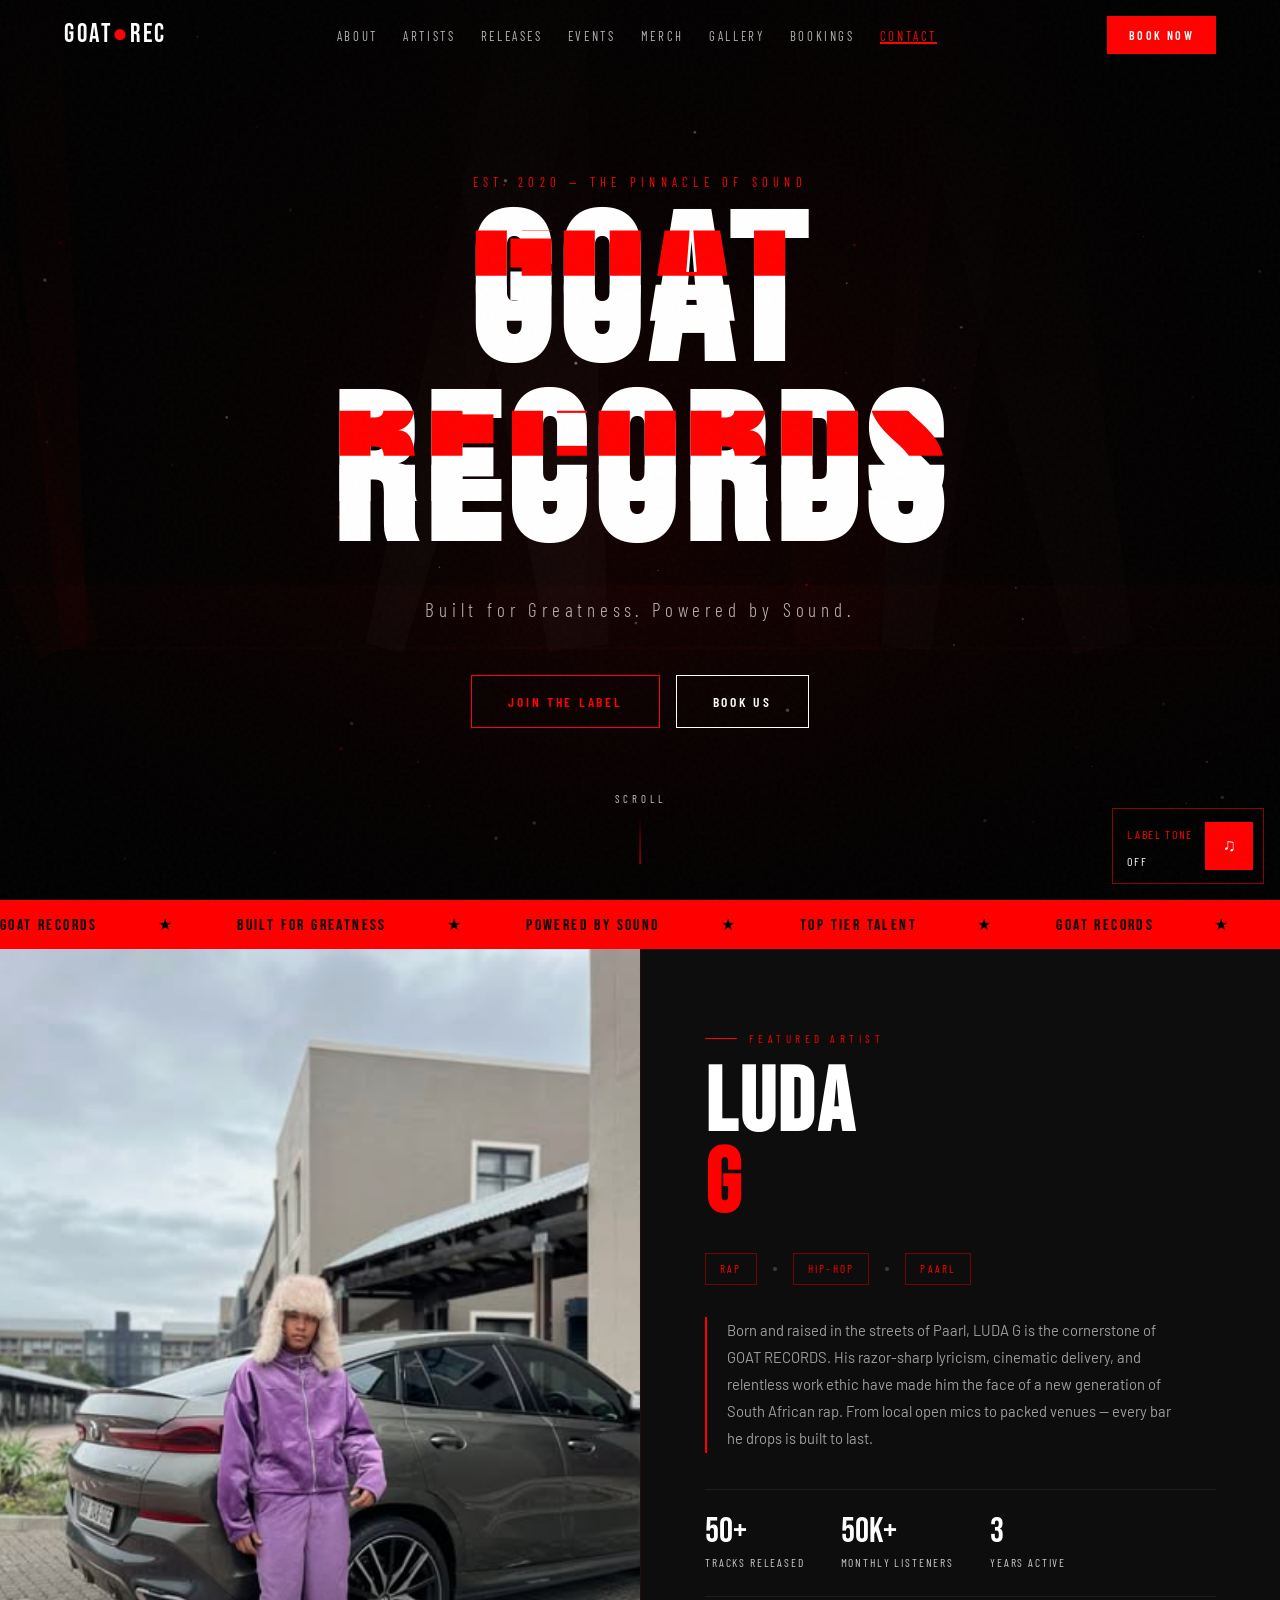
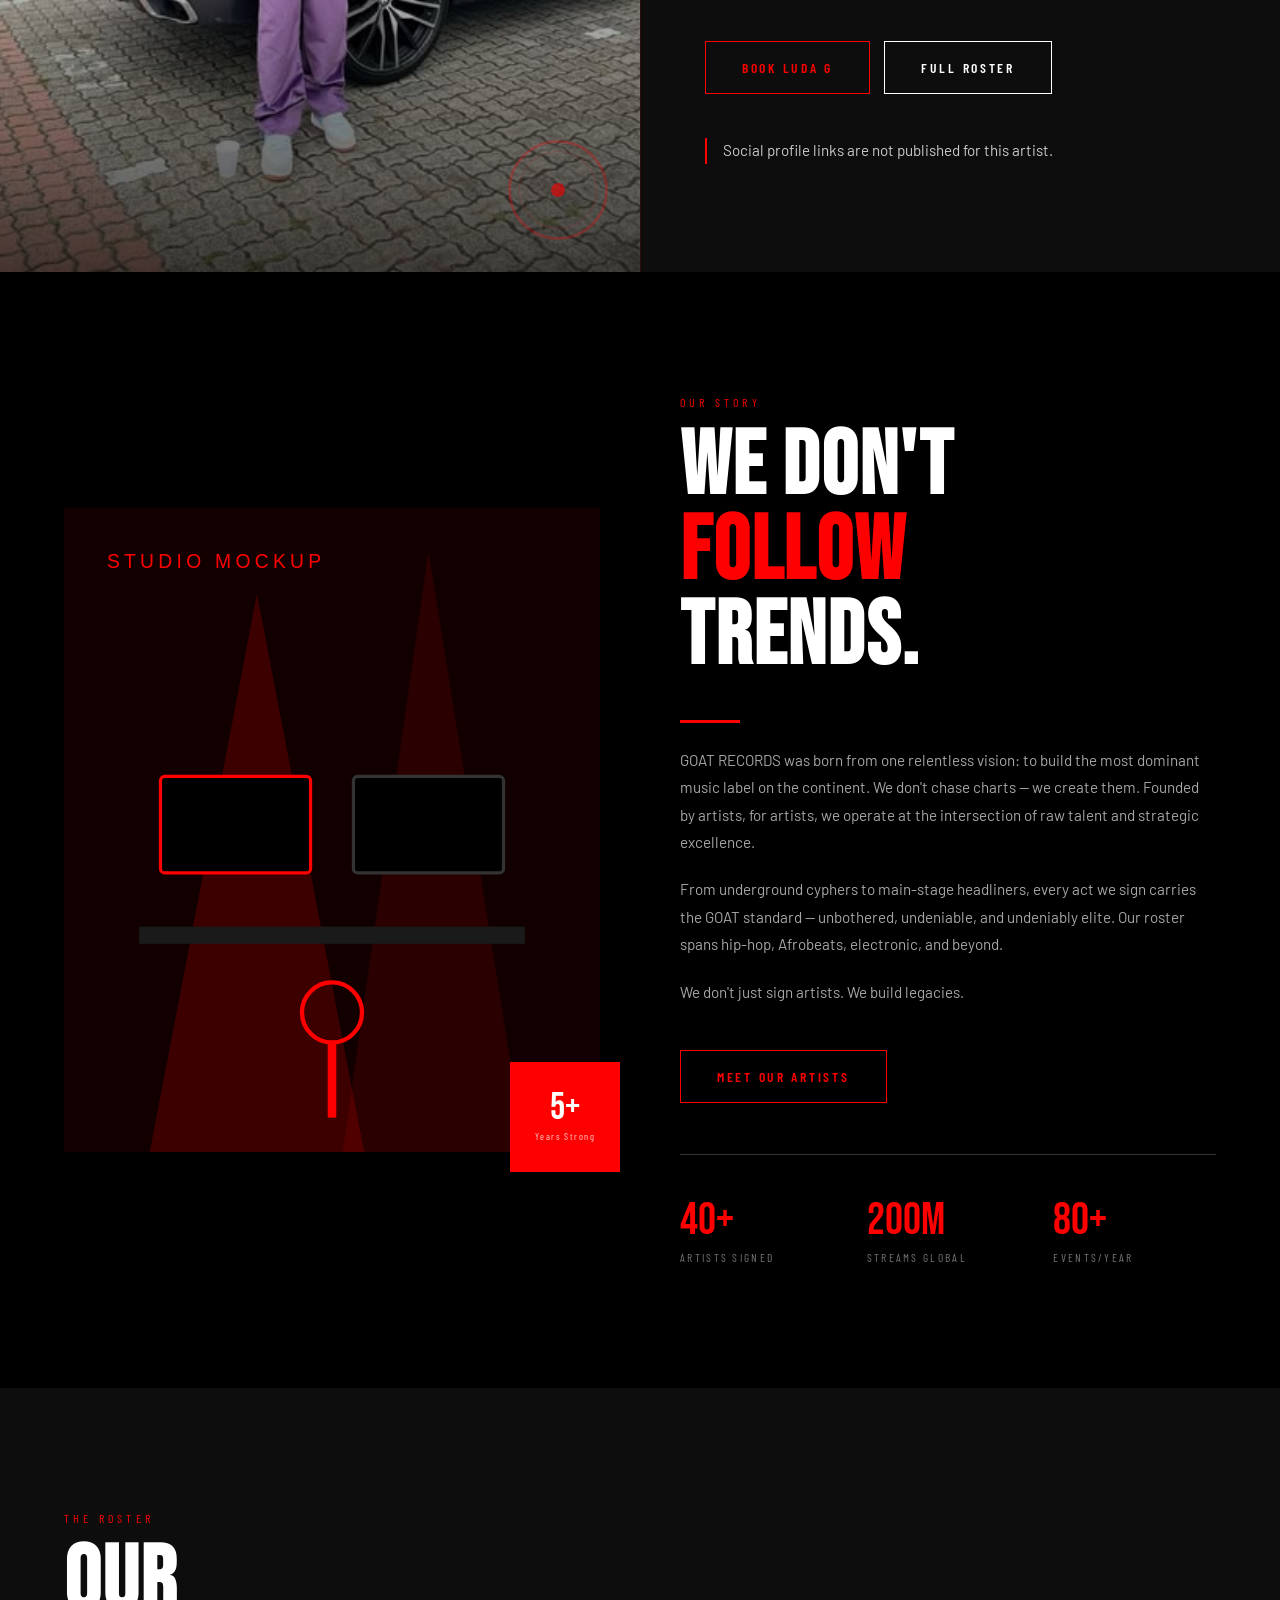
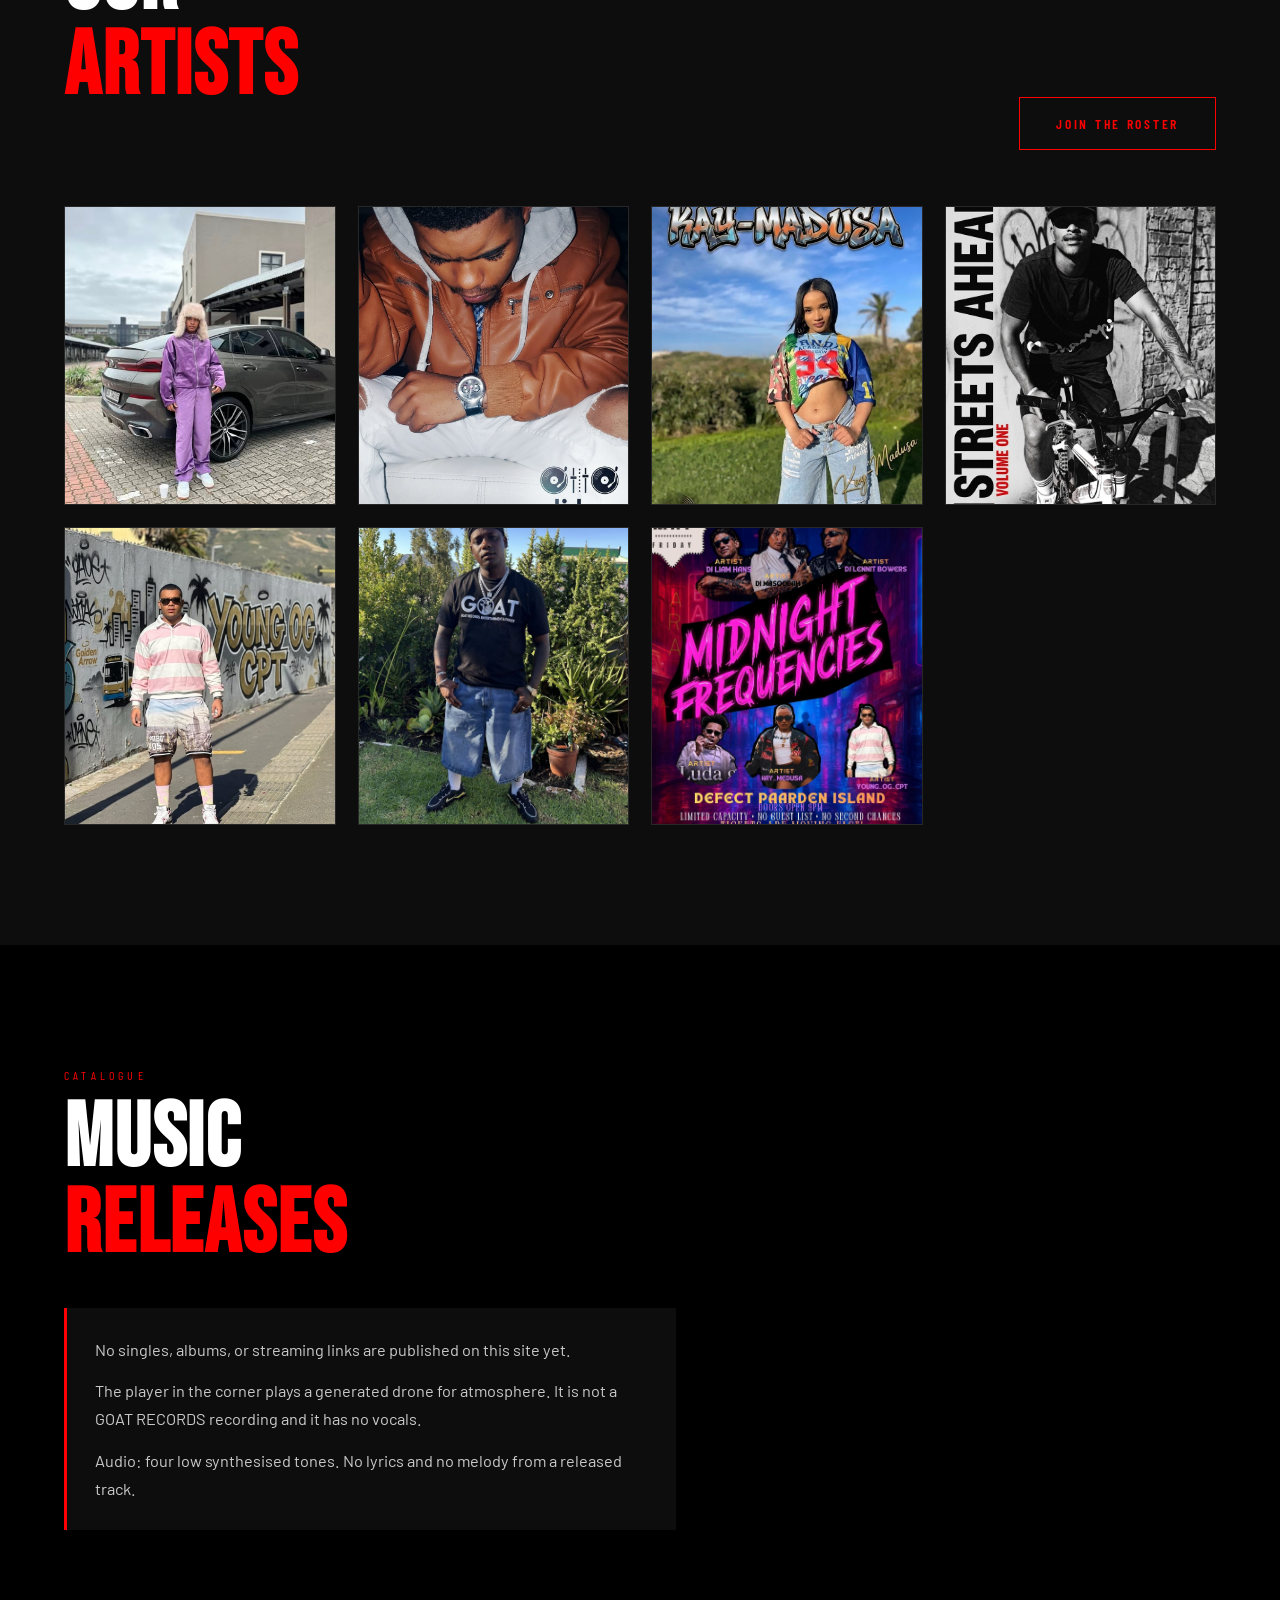
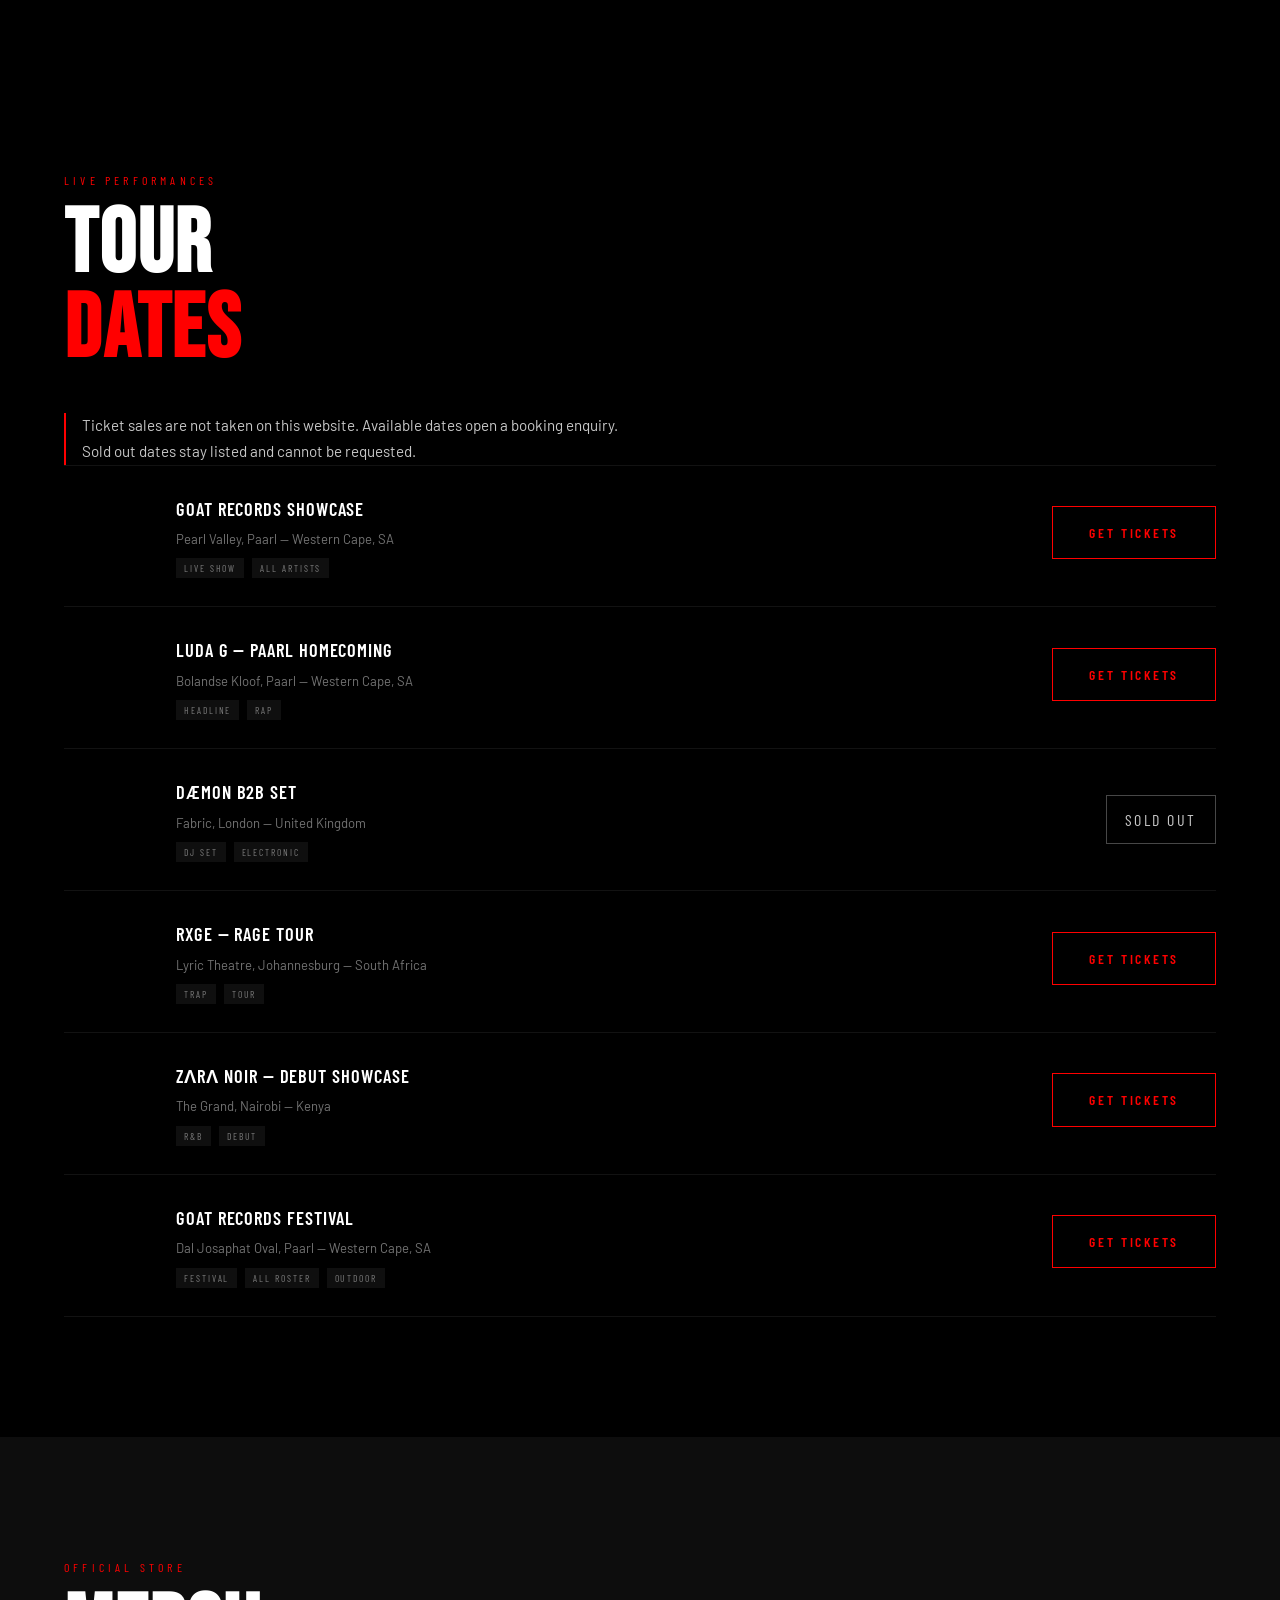
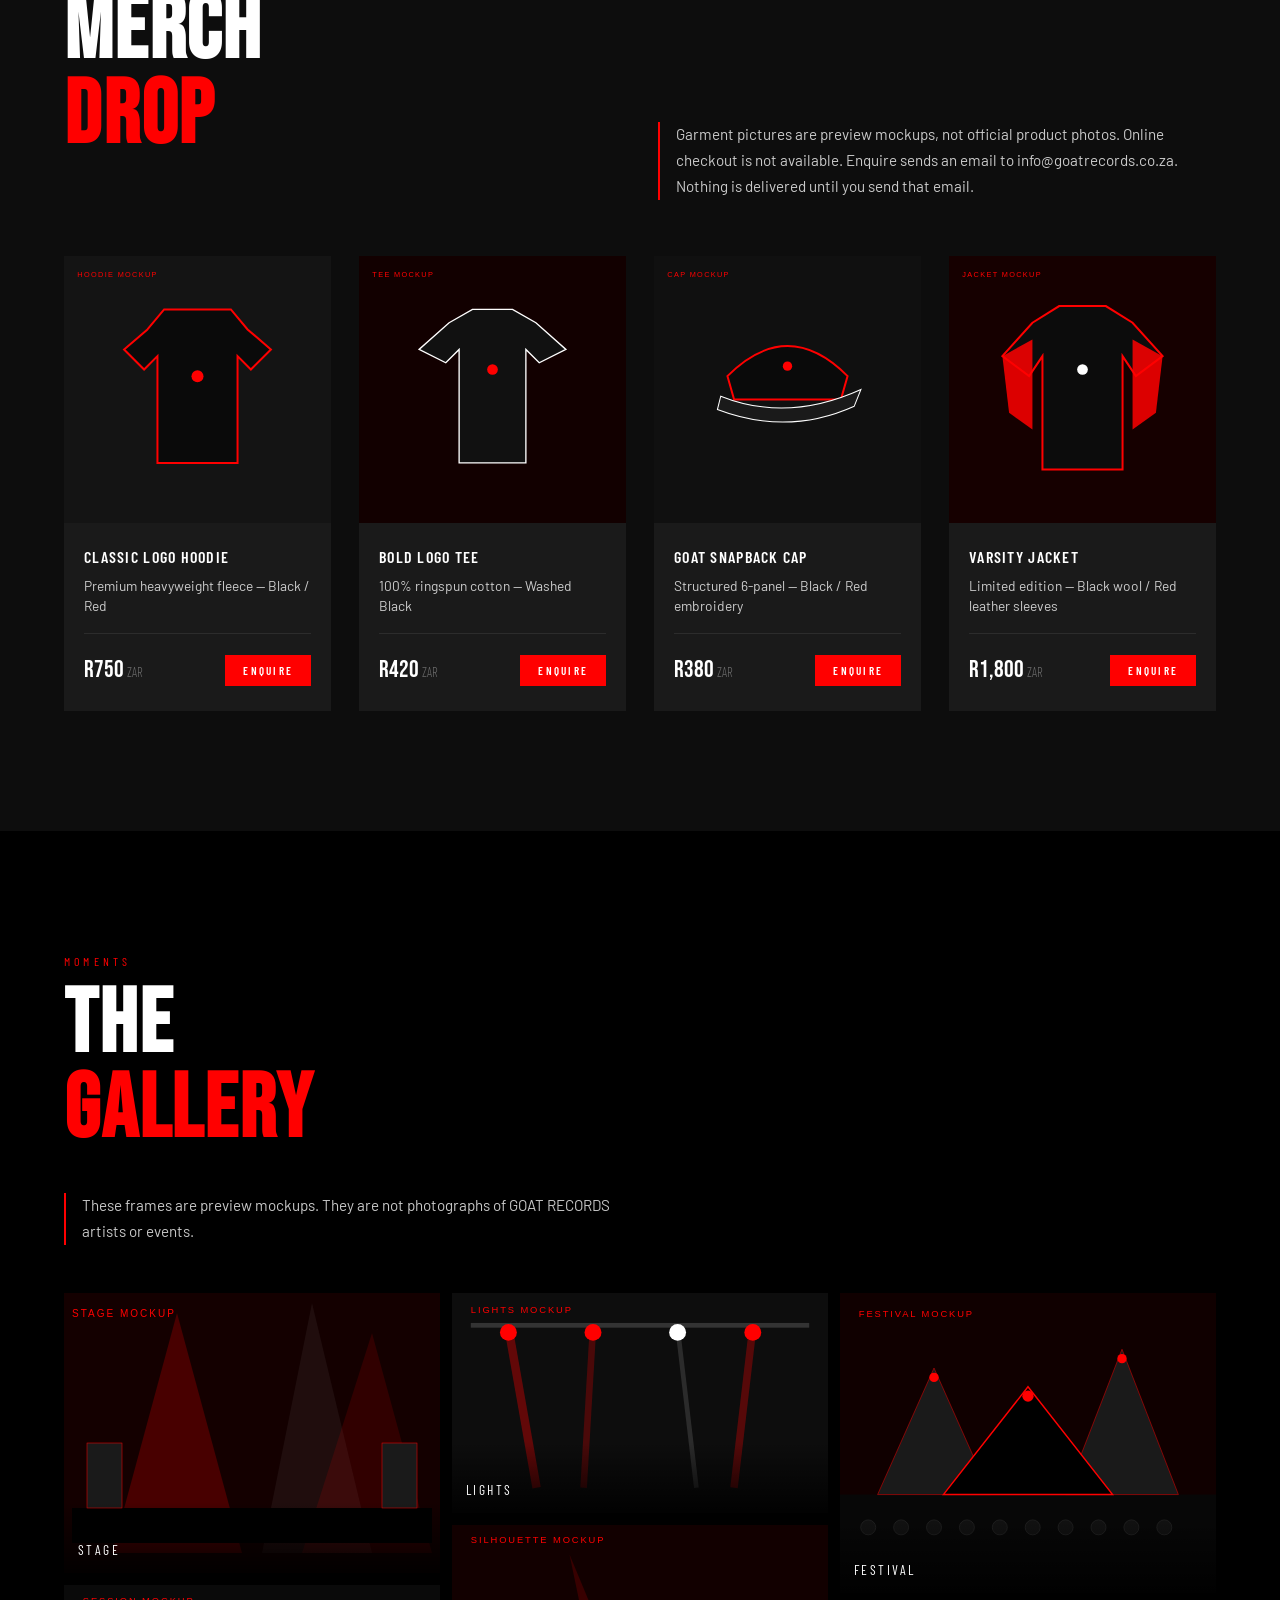
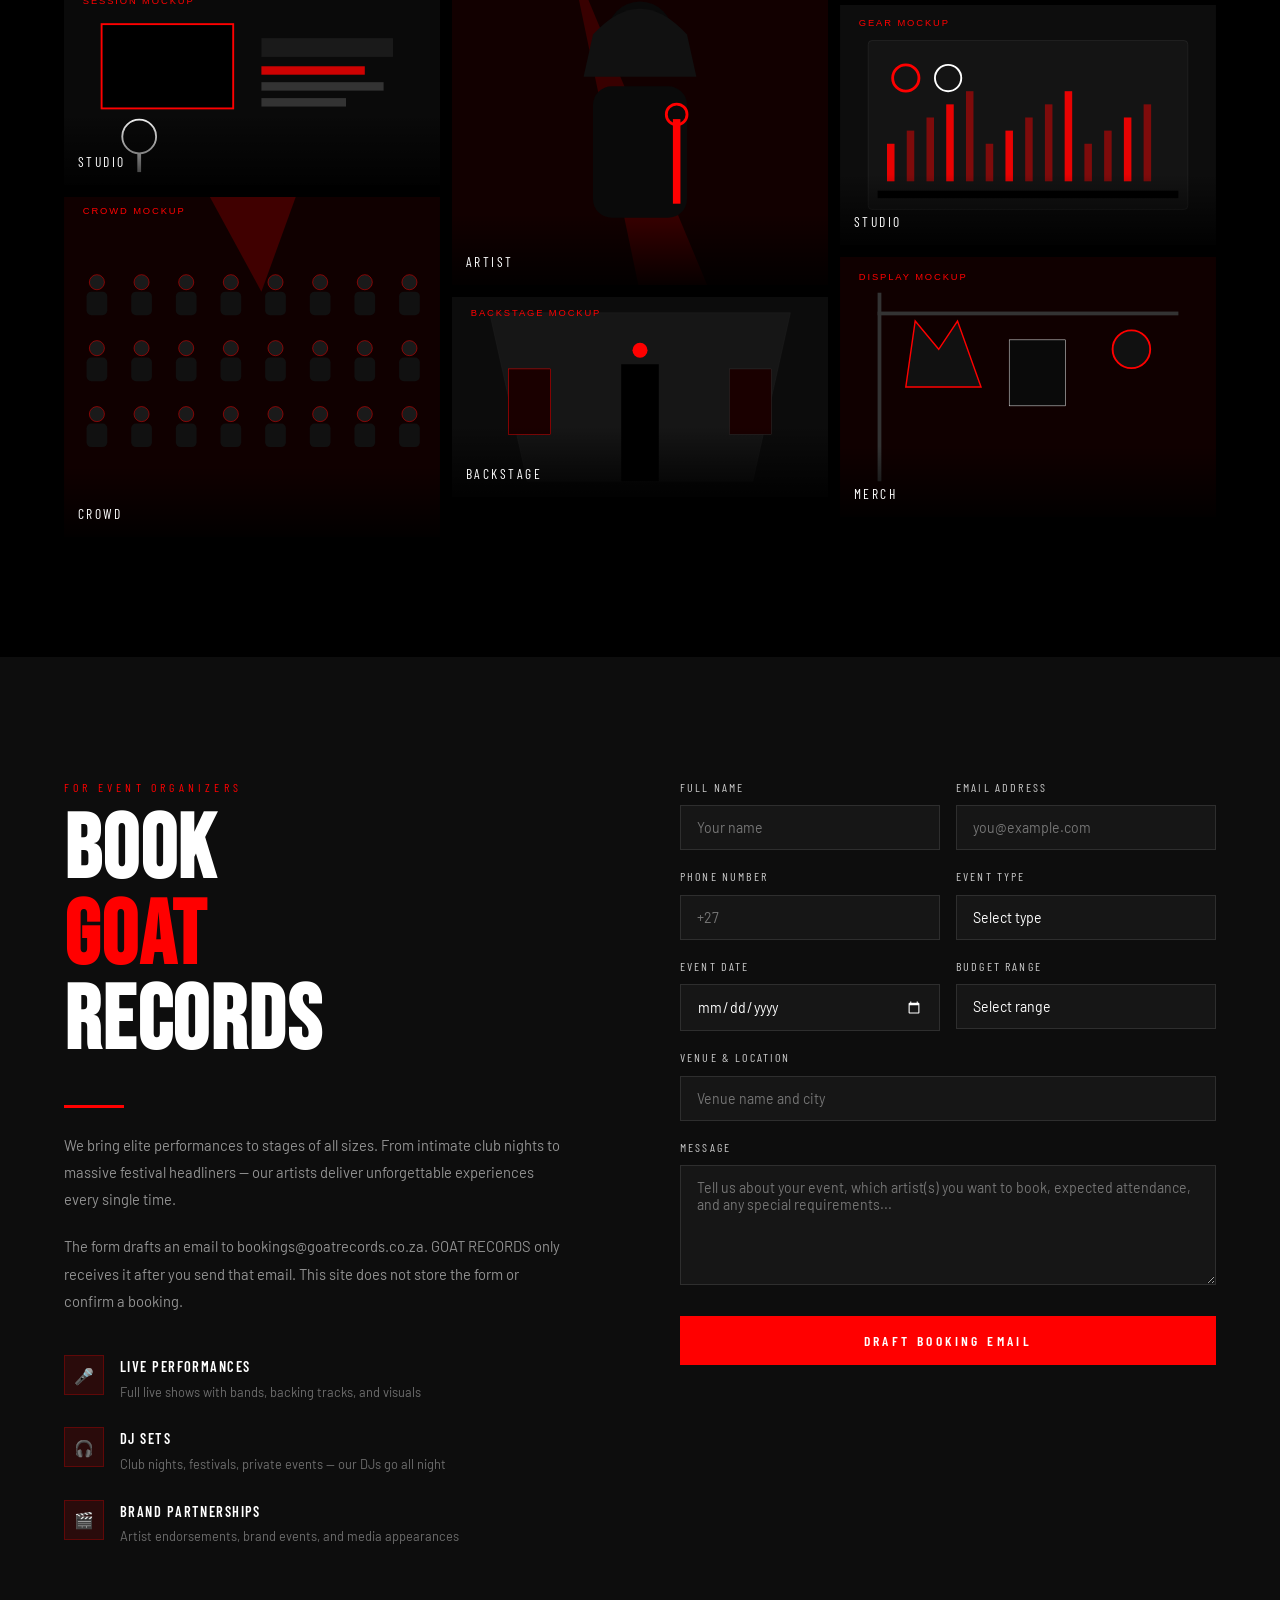
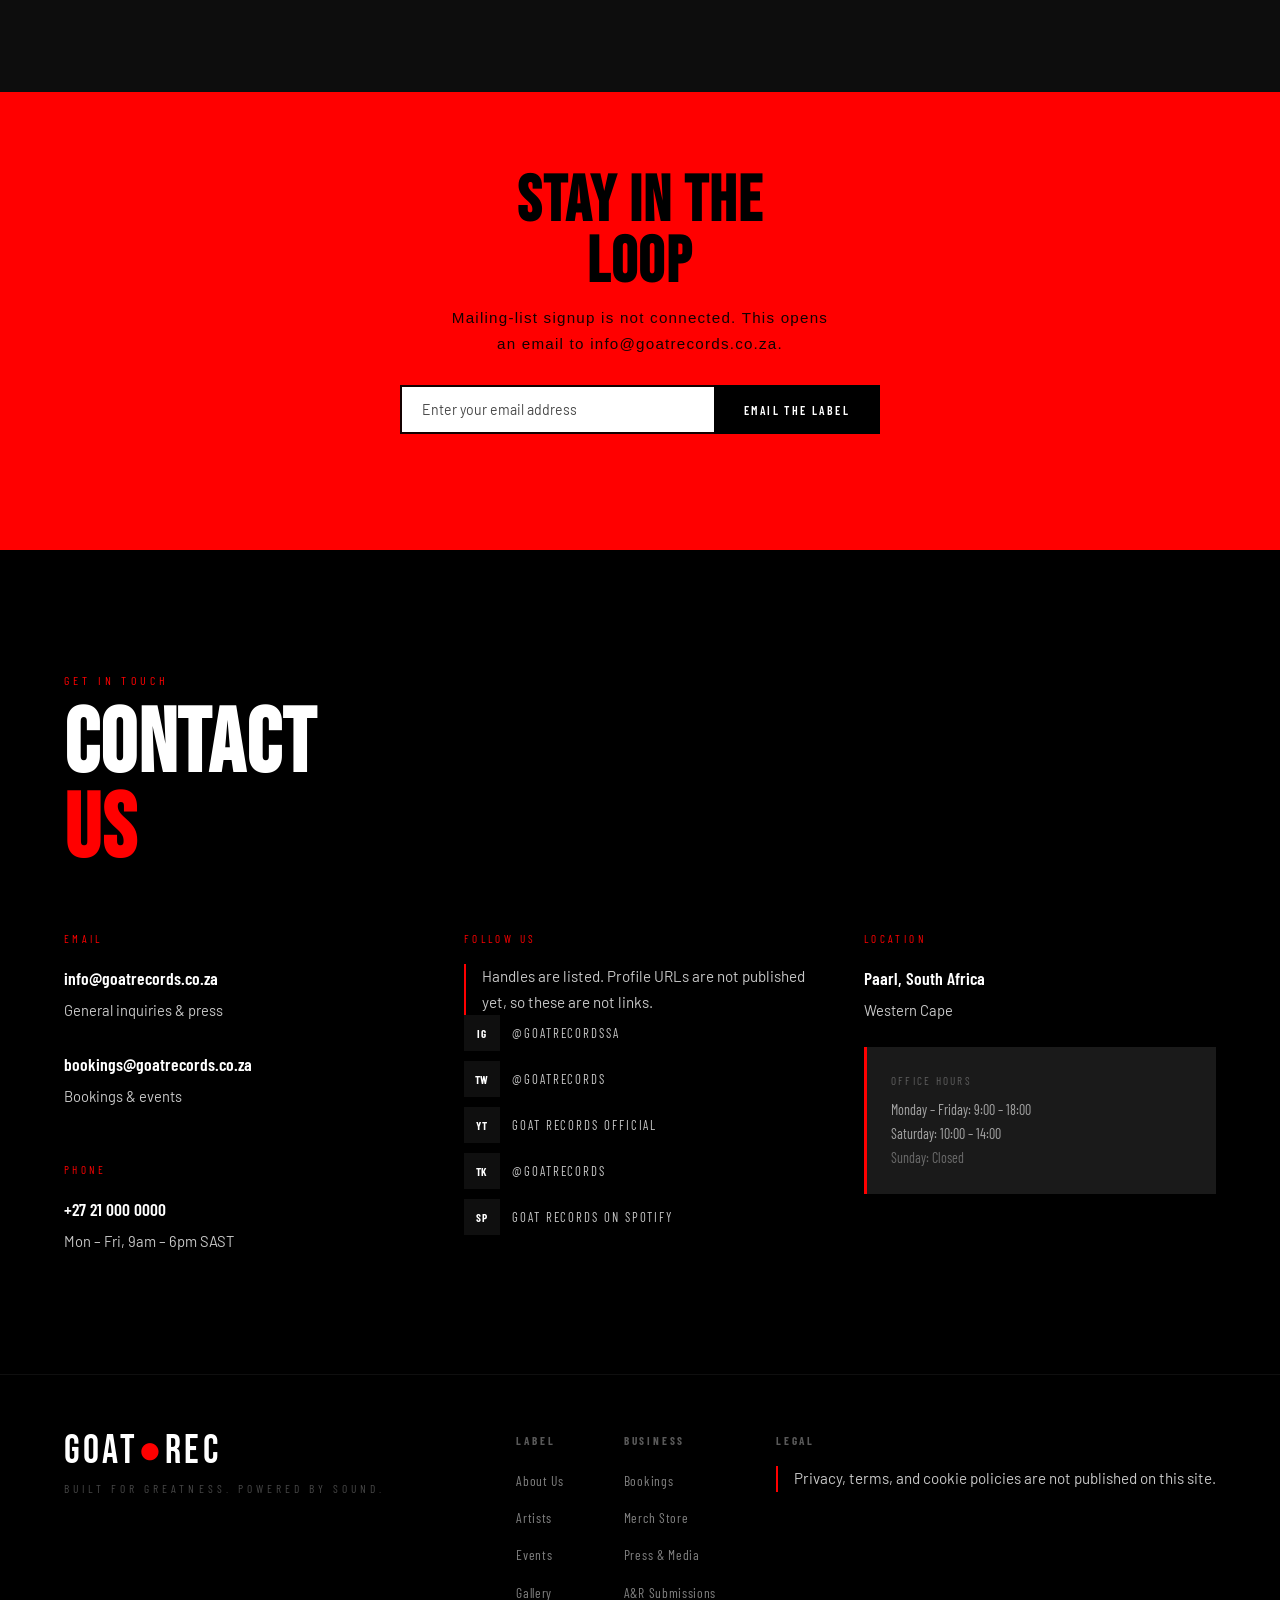
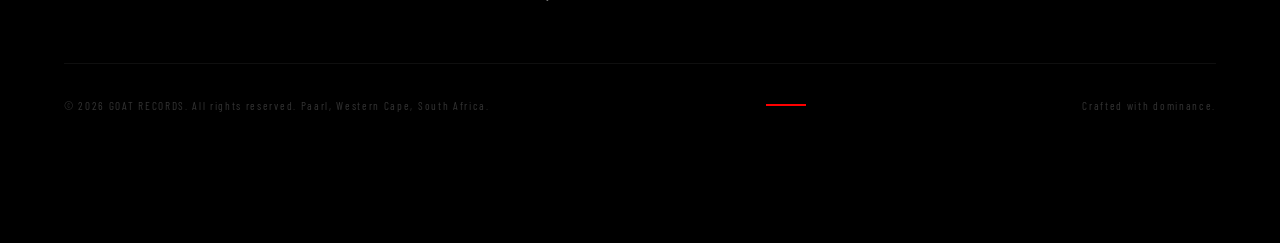
==== commit d5f2ac51: "Replace empty preview frames with local red-and-black mockups. Gallery, merch, and the about portrai" ====
--- a/index.html
+++ b/index.html
@@ -46,6 +46,7 @@
   <link rel="stylesheet" href="css/sections/about.css" />
   <link rel="stylesheet" href="css/sections/artists.css" />
   <link rel="stylesheet" href="css/sections/events.css" />
+  <link rel="stylesheet" href="css/sections/merch.css" />
   <link rel="stylesheet" href="css/sections/gallery.css" />
   <link rel="stylesheet" href="css/sections/bookings.css" />
   <link rel="stylesheet" href="css/sections/newsletter.css" />
@@ -189,7 +190,7 @@
   <section class="section" id="about">
     <div class="about-visual fade-in">
       <div class="about-img-frame">
-        <div class="about-img-inner">GOAT</div>
+        <img class="about-mockup" src="images/mockups/about-studio.svg" width="500" height="600" alt="Preview mockup of a dark recording studio. Not a photograph of GOAT RECORDS.">
       </div>
       <div class="about-badge">
         <div class="about-badge-num">5+</div>
@@ -610,18 +611,14 @@
         <div class="section-label">Official Store</div>
         <h2 class="section-title">Merch<br /><span class="red">Drop</span></h2>
       </div>
-      <p class="notice">Online checkout is not available. Enquire sends an email to info@goatrecords.co.za. Nothing is delivered until you send that email.</p>
+      <p class="notice">Garment pictures are preview mockups, not official product photos. Online checkout is not available. Enquire sends an email to info@goatrecords.co.za. Nothing is delivered until you send that email.</p>
     </div>
     <div class="merch-grid">
       <div class="merch-card fade-in">
         <div class="merch-new">New</div>
         <div class="merch-img">
-          <div class="merch-img-inner"
-            style="background:linear-gradient(135deg,#1a1a1a,#2a2a2a);flex-direction:column;gap:8px;">
-            <div style="font-family:var(--font-display);font-size:4rem;color:rgba(255,0,0,0.6);">G</div>
-            <div
-              style="font-family:var(--font-cond);font-size:0.65rem;letter-spacing:0.3em;color:rgba(255,255,255,0.2);">
-              HOODIE</div>
+          <div class="merch-img-inner">
+            <img class="merch-photo" src="images/mockups/merch-hoodie.svg" width="800" height="800" alt="Preview mockup of Classic Logo Hoodie. Not an official product photograph.">
           </div>
         </div>
         <div class="merch-body">
@@ -636,14 +633,8 @@
 
       <div class="merch-card fade-in">
         <div class="merch-img">
-          <div class="merch-img-inner"
-            style="background:linear-gradient(135deg,#110000,#220000);flex-direction:column;gap:8px;">
-            <div
-              style="font-family:var(--font-display);font-size:2.5rem;color:rgba(255,0,0,0.55);letter-spacing:0.05em;">
-              GOAT</div>
-            <div
-              style="font-family:var(--font-cond);font-size:0.65rem;letter-spacing:0.3em;color:rgba(255,255,255,0.2);">
-              TEE</div>
+          <div class="merch-img-inner">
+            <img class="merch-photo" src="images/mockups/merch-tee.svg" width="800" height="800" alt="Preview mockup of Bold Logo Tee. Not an official product photograph.">
           </div>
         </div>
         <div class="merch-body">
@@ -659,12 +650,8 @@
       <div class="merch-card fade-in">
         <div class="merch-new">New</div>
         <div class="merch-img">
-          <div class="merch-img-inner"
-            style="background:linear-gradient(135deg,#0d0d0d,#1a1a1a);flex-direction:column;gap:8px;">
-            <div style="font-family:var(--font-display);font-size:3rem;color:rgba(255,0,0,0.5);">●</div>
-            <div
-              style="font-family:var(--font-cond);font-size:0.65rem;letter-spacing:0.3em;color:rgba(255,255,255,0.2);">
-              SNAPBACK</div>
+          <div class="merch-img-inner">
+            <img class="merch-photo" src="images/mockups/merch-cap.svg" width="800" height="800" alt="Preview mockup of GOAT Snapback Cap. Not an official product photograph.">
           </div>
         </div>
         <div class="merch-body">
@@ -679,12 +666,8 @@
 
       <div class="merch-card fade-in">
         <div class="merch-img">
-          <div class="merch-img-inner"
-            style="background:linear-gradient(135deg,#200000,#300000);flex-direction:column;gap:8px;">
-            <div style="font-family:var(--font-display);font-size:2.5rem;color:rgba(255,0,0,0.5);">RECORDS</div>
-            <div
-              style="font-family:var(--font-cond);font-size:0.65rem;letter-spacing:0.3em;color:rgba(255,255,255,0.2);">
-              JACKET</div>
+          <div class="merch-img-inner">
+            <img class="merch-photo" src="images/mockups/merch-jacket.svg" width="800" height="800" alt="Preview mockup of Varsity Jacket. Not an official product photograph.">
           </div>
         </div>
         <div class="merch-body">
@@ -704,6 +687,7 @@
     <div class="fade-in" style="margin-bottom:48px">
       <div class="section-label">Moments</div>
       <h2 class="section-title">The<br /><span class="red">Gallery</span></h2>
+      <p class="notice">These frames are preview mockups. They are not photographs of GOAT RECORDS artists or events.</p>
     </div>
     <div class="gallery-grid fade-in" id="gallery-grid">
       <!-- Gallery items generated by JS -->
--- a/css/components/cards.css
+++ b/css/components/cards.css
@@ -190,6 +190,7 @@
   position: relative;
   background: var(--gray-mid);
   overflow: hidden;
+  min-width: 0;
   transition: transform 0.3s ease;
 }
 
@@ -203,6 +204,7 @@
   position: relative;
   overflow: hidden;
   background: var(--gray);
+  min-width: 0;
 }
 
 .merch-img-inner {
@@ -322,6 +324,17 @@
 
 .gallery-item-img {
   width: 100%;
+  object-fit: cover;
+  display: block;
+  background: #0d0d0d;
+}
+
+.merch-photo {
+  position: absolute;
+  inset: 0;
+  width: 100%;
+  height: 100%;
+  object-fit: cover;
   display: block;
 }
 
--- a/css/sections/about.css
+++ b/css/sections/about.css
@@ -51,6 +51,14 @@
   font-size: 8rem;
   color: rgba(255, 0, 0, 0.08);
   letter-spacing: 0.1em;
+}
+
+.about-mockup {
+  position: absolute;
+  inset: 0;
+  width: 100%;
+  height: 100%;
+  object-fit: cover;
 }
 
 /* ─── BADGE ─── */
--- a/css/sections/merch.css
+++ b/css/sections/merch.css
@@ -0,0 +1,22 @@
+/**
+ * merch.css
+ * 
+ * @description Merchandise section styling
+ * Grid layout for merch card display
+ * 
+ * @components
+ * - #merch: Section container with dark background
+ * - .merch-grid: Responsive grid for product cards
+ * 
+ * @requires main.css, variables.css, cards.css
+ */
+
+#merch {
+  background: var(--gray-dark);
+}
+
+.merch-grid {
+  display: grid;
+  grid-template-columns: repeat(auto-fill, minmax(240px, 1fr));
+  gap: 28px;
+}
--- a/css/sections/gallery.css
+++ b/css/sections/gallery.css
@@ -131,6 +131,33 @@
   display: block;
 }
 
+.lb-placeholder.has-photo {
+  position: relative;
+  overflow: hidden;
+  justify-content: flex-end;
+  padding: 0;
+}
+
+.lb-placeholder.has-photo .lightbox-img-display {
+  position: absolute;
+  inset: 0;
+  width: 100%;
+  height: 100%;
+  max-height: none;
+  object-fit: contain;
+  background: #0d0d0d;
+}
+
+.lb-placeholder.has-photo .lb-placeholder-title,
+.lb-placeholder.has-photo .lb-placeholder-sub {
+  position: relative;
+  z-index: 1;
+  width: 100%;
+  margin: 0;
+  padding: 8px 16px;
+  background: linear-gradient(to top, rgba(0, 0, 0, 0.92), transparent);
+}
+
 /* ─── LIGHTBOX PLACEHOLDER ─── */
 .lb-placeholder {
   width: 800px;
